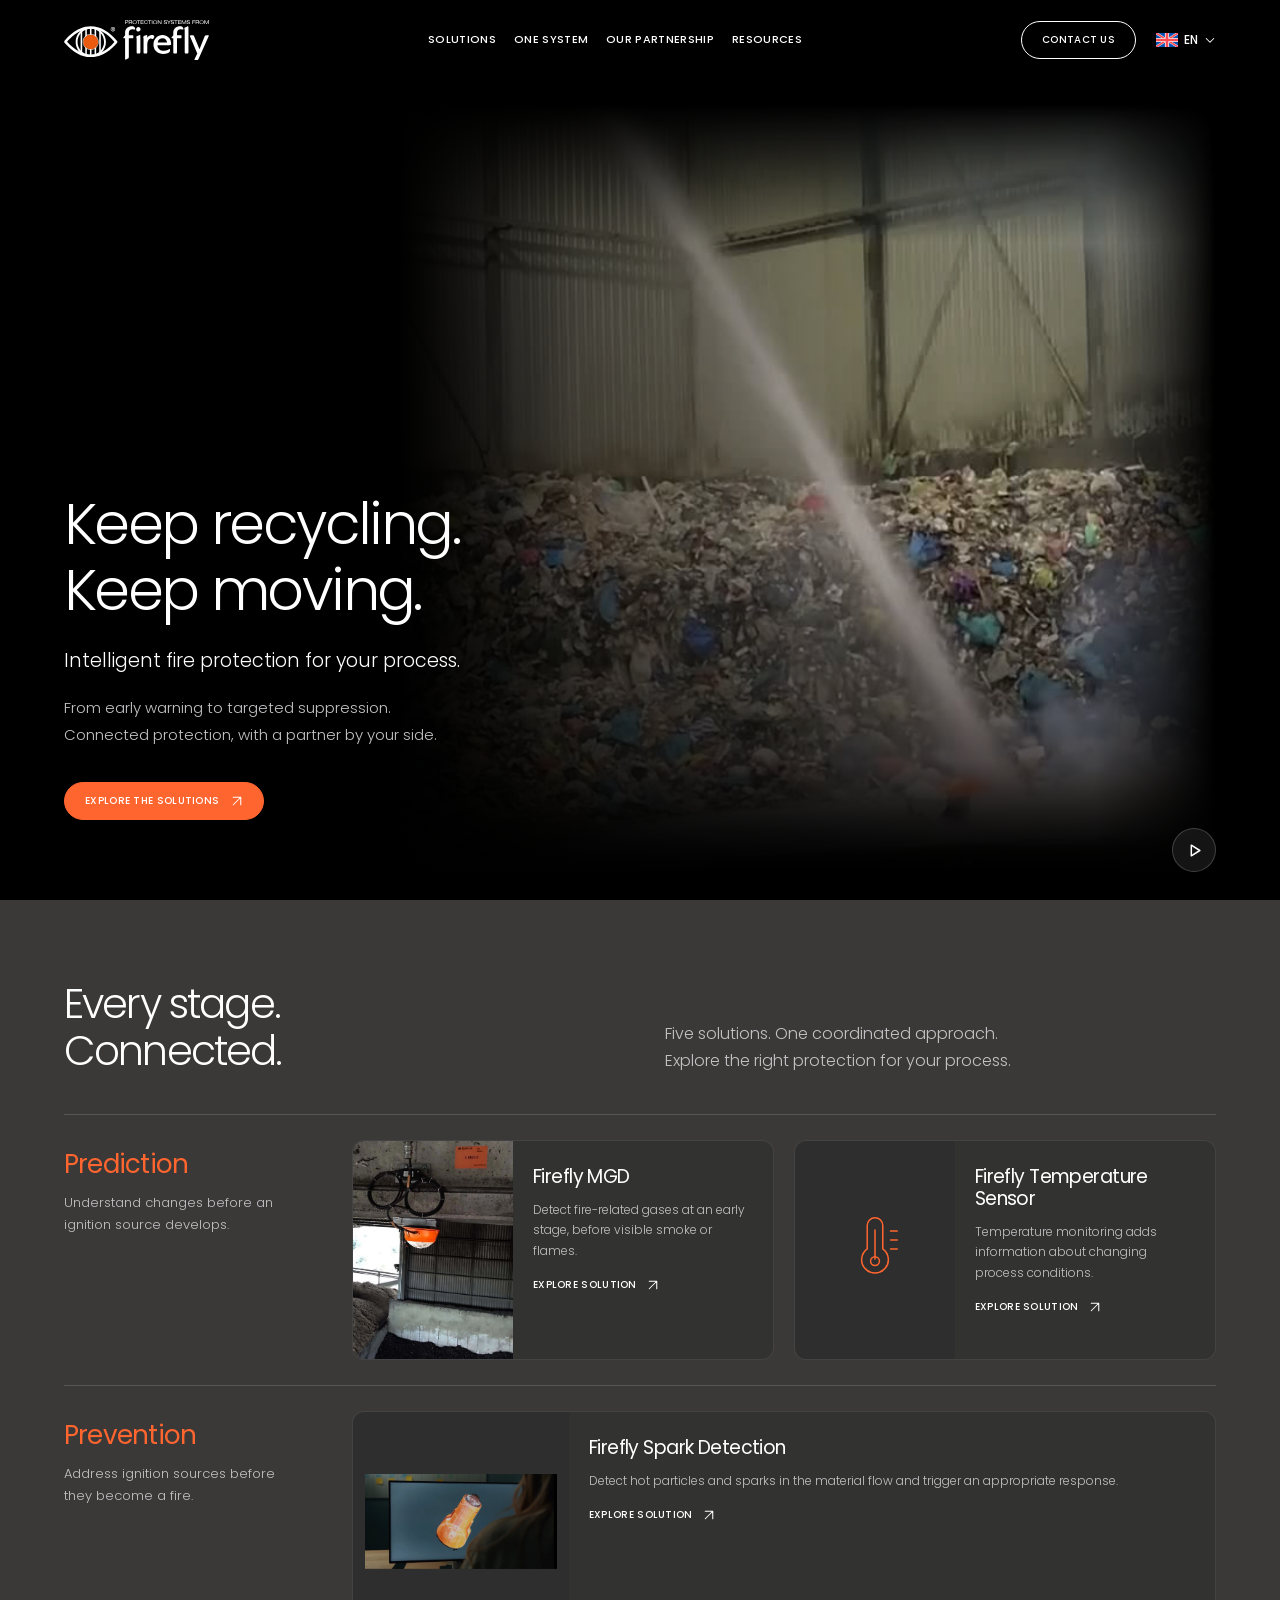
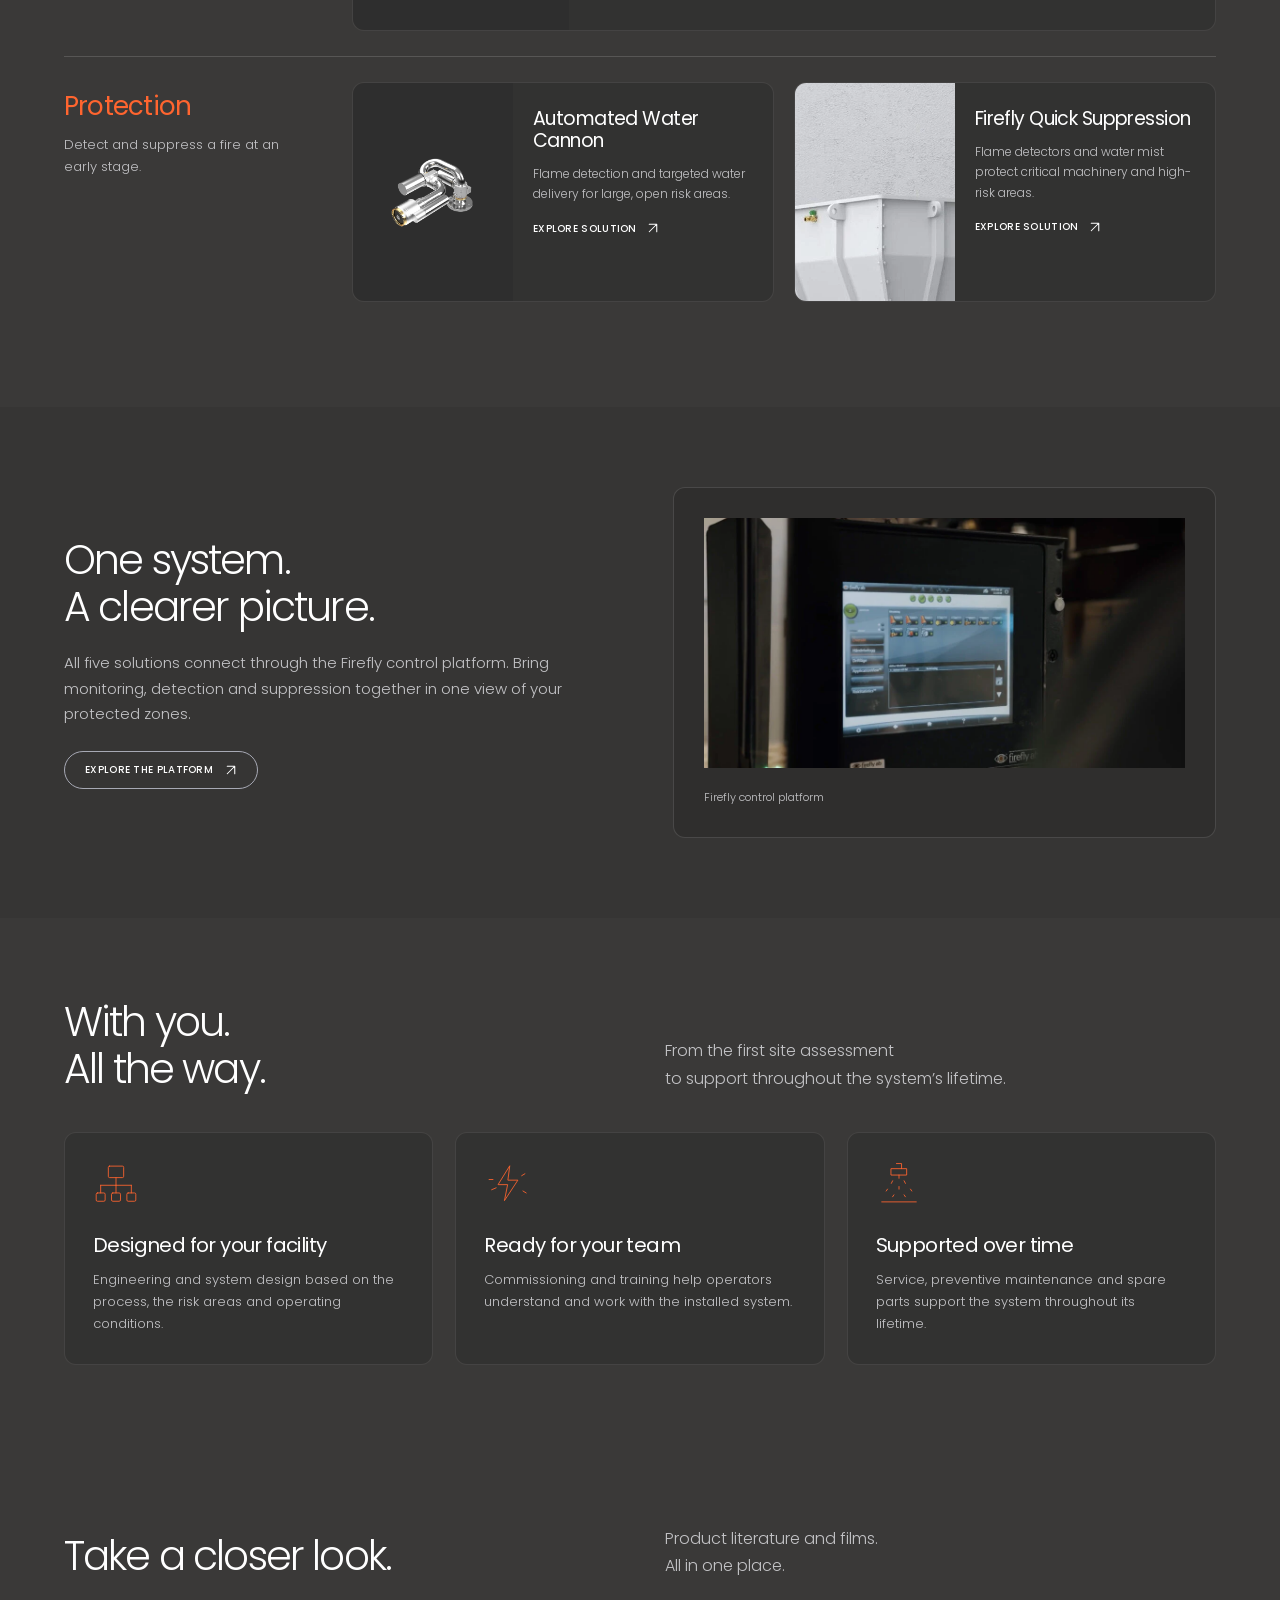
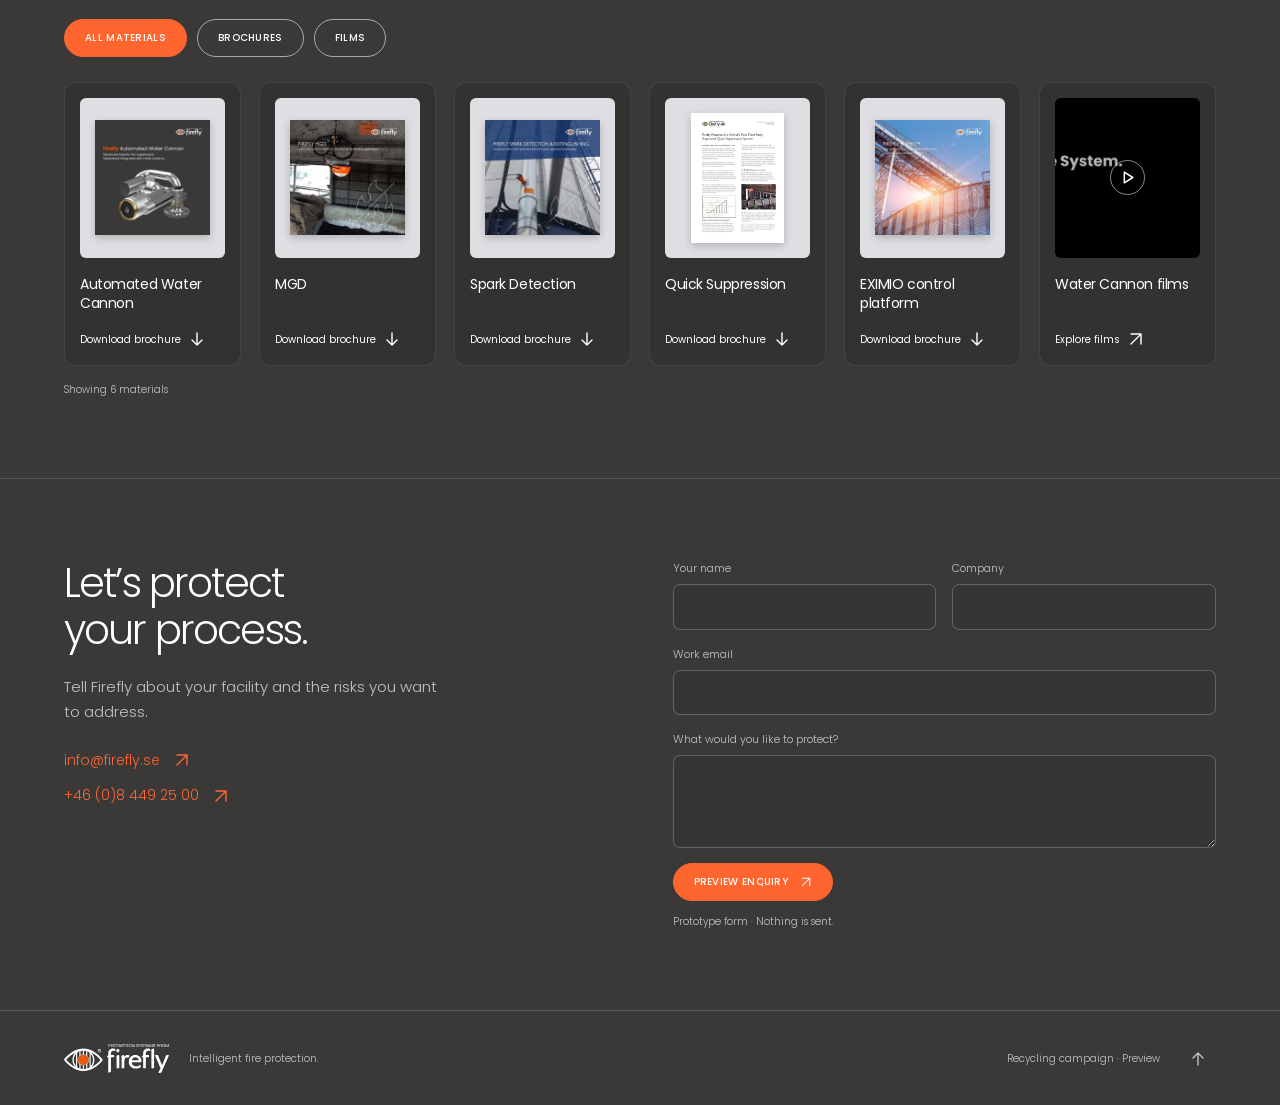
==== recycling/index.html @ 724b4b2e "Add 3D model exploration and recycling footage in campaign hero" ====
<!doctype html><html lang="en"><head><meta charset="utf-8"><meta name="viewport" content="width=device-width,initial-scale=1"><meta name="theme-color" content="#000000"><meta name="robots" content="noindex,nofollow"><meta name="description" content="Explore Firefly solutions for the recycling industry. Prediction, prevention, protection and support."><title>Fire protection for recycling — Firefly Recycling Preview</title><link rel="stylesheet" href="campaign.css?v=motion-3d-20261013"><script src="campaign.js?v=motion-3d-20261013" defer></script></head><body data-page="overview"><a class="skip-link" href="#main">Skip to content</a><header class="site-header"><a class="brand" href="index.html" aria-label="Firefly Recycling home"><img src="assets/logo.svg" alt="Firefly" width="145" height="40"></a><button class="menu-toggle" aria-label="Open menu" aria-expanded="false" aria-controls="navigation"><svg viewBox="0 0 24 24" aria-hidden="true"><path d="M3 8h18M3 16h18"/></svg></button><nav id="navigation" aria-label="Campaign navigation"><button class="menu-close" aria-label="Close menu"><svg viewBox="0 0 24 24" aria-hidden="true"><path d="m5 5 14 14M19 5 5 19"/></svg></button><div class="campaign-links"><a class="campaign-link" href="#solutions">Solutions</a><a class="campaign-link" href="#system">One system</a><a class="campaign-link" href="#partnership">Our partnership</a><a class="campaign-link" href="#resources">Resources</a></div><a class="nav-contact button secondary" href="#contact">Contact us</a></nav><details class="site-language"><summary aria-label="Language: English — prototype"><img src="assets/flag-en.svg" width="22" height="15" alt=""><span>EN</span><svg class="ui-icon" viewBox="0 0 16 16" aria-hidden="true"><path d="m3 6 5 5 5-5"/></svg></summary><div class="language-options" aria-label="Language options"><button type="button" data-language="en"><img src="assets/flag-en.svg" width="22" height="15" alt="">EN<span class="sr-only"> — English</span></button><button type="button" data-language="sv"><img src="assets/flag-sv.svg" width="22" height="15" alt="">SV<span class="sr-only"> — Svenska</span></button><button type="button" data-language="it"><img src="assets/flag-it.svg" width="22" height="15" alt="">IT<span class="sr-only"> — Italiano</span></button><button type="button" data-language="pt-br"><img src="assets/flag-pt-br.svg" width="22" height="15" alt="">PT-BR<span class="sr-only"> — Português</span></button><button type="button" data-language="es"><img src="assets/flag-es.svg" width="22" height="15" alt="">ES<span class="sr-only"> — Español</span></button><button type="button" data-language="pl"><img src="assets/flag-pl.png" width="22" height="15" alt="">PL<span class="sr-only"> — Polski</span></button><button type="button" data-language="us"><img src="assets/flag-us.png" width="22" height="15" alt="">EN-US<span class="sr-only"> — English (US)</span></button></div></details></header><main id="main"><section class="recycling-hero" id="top"><div class="hero-frame wrap"><video class="hero-industry" id="recycling-hero-video" src="assets/recycling-hero-loop.mp4" poster="assets/recycling-hero-loop-poster.jpg" muted playsinline loop autoplay preload="auto" aria-label="Water Cannon operating above indoor recycling material storage"></video><button id="recycling-hero-play" class="hero-film-control" aria-label="Pause hero film"><svg class="ui-icon" viewBox="0 0 16 16" aria-hidden="true"><path d="M5 3v10M11 3v10"/></svg></button><div class="hero-copy"><h1>Keep recycling.<br>Keep moving.</h1><p class="hero-byline">Intelligent fire protection for your process.</p><p class="hero-description">From early warning to targeted suppression.<br>Connected protection, with a partner by your side.</p><a href="#solutions" class="button primary">Explore the solutions <svg class="ui-icon" viewBox="0 0 16 16" aria-hidden="true"><path d="M3 13 13 3M3 3h10v10"/></svg></a></div></div></section><section id="solutions" class="wrap section-space"><div class="section-head"><h2>Every stage.<br>Connected.</h2><p>Five solutions. One coordinated approach.<br>Explore the right protection for your process.</p></div><section class="solution-group" id="prediction" aria-labelledby="heading-prediction"><div class="group-intro"><h3 id="heading-prediction">Prediction</h3><p>Understand changes before an ignition source develops.</p></div><div class="solution-track " tabindex="0" aria-label="Prediction solutions"><a class="solution-card " href="mgd.html"><div class="solution-visual "><img src="assets/mgd-installation.webp" alt="Firefly MGD installation from the official product brochure" loading="lazy"></div><div class="solution-copy"><h3>Firefly MGD</h3><p>Detect fire-related gases at an early stage, before visible smoke or flames.</p><span class="card-link">Explore solution <svg class="ui-icon" viewBox="0 0 16 16" aria-hidden="true"><path d="M3 13 13 3M3 3h10v10"/></svg></span></div></a><a class="solution-card " href="temperature-sensor.html"><div class="solution-visual concept-visual"><svg class="line-icon" viewBox="0 0 72 72" aria-hidden="true"><path d="M29 35V14a7 7 0 0 1 14 0v21a12 12 0 1 1-14 0Z"/><path d="M36 18v26m14-25h6m-6 8h6m-6 8h6"/><circle cx="36" cy="46" r="4"/></svg></div><div class="solution-copy"><h3>Firefly Temperature Sensor</h3><p>Temperature monitoring adds information about changing process conditions.</p><span class="card-link">Explore solution <svg class="ui-icon" viewBox="0 0 16 16" aria-hidden="true"><path d="M3 13 13 3M3 3h10v10"/></svg></span></div></a></div></section><section class="solution-group" id="prevention" aria-labelledby="heading-prevention"><div class="group-intro"><h3 id="heading-prevention">Prevention</h3><p>Address ignition sources before they become a fire.</p></div><div class="solution-track single-card" tabindex="0" aria-label="Prevention solutions"><a class="solution-card product-cutout" href="spark-detection.html"><div class="solution-visual "><img src="assets/spark-detector.webp" alt="Firefly infrared detection illustration" loading="lazy"></div><div class="solution-copy"><h3>Firefly Spark Detection</h3><p>Detect hot particles and sparks in the material flow and trigger an appropriate response.</p><span class="card-link">Explore solution <svg class="ui-icon" viewBox="0 0 16 16" aria-hidden="true"><path d="M3 13 13 3M3 3h10v10"/></svg></span></div></a></div></section><section class="solution-group" id="protection" aria-labelledby="heading-protection"><div class="group-intro"><h3 id="heading-protection">Protection</h3><p>Detect and suppress a fire at an early stage.</p></div><div class="solution-track " tabindex="0" aria-label="Protection solutions"><a class="solution-card product-cutout" href="water-cannon.html"><div class="solution-visual "><img src="assets/dn50.webp" alt="Firefly Automated Water Cannon DN50" loading="lazy"></div><div class="solution-copy"><h3>Automated Water Cannon</h3><p>Flame detection and targeted water delivery for large, open risk areas.</p><span class="card-link">Explore solution <svg class="ui-icon" viewBox="0 0 16 16" aria-hidden="true"><path d="M3 13 13 3M3 3h10v10"/></svg></span></div></a><a class="solution-card " href="quick-suppression.html"><div class="solution-visual "><img src="assets/quick-application.webp" alt="Firefly ShredderGuard application illustrating Quick Suppression" loading="lazy"></div><div class="solution-copy"><h3>Firefly Quick Suppression</h3><p>Flame detectors and water mist protect critical machinery and high-risk areas.</p><span class="card-link">Explore solution <svg class="ui-icon" viewBox="0 0 16 16" aria-hidden="true"><path d="M3 13 13 3M3 3h10v10"/></svg></span></div></a></div></section></section><section id="system" class="system-section section-space"><div class="wrap system-grid"><div><h2>One system.<br>A clearer picture.</h2><p>All five solutions connect through the Firefly control platform. Bring monitoring, detection and suppression together in one view of your protected zones.</p><a class="button secondary" href="assets/eximio-brochure.pdf" target="_blank" rel="noopener">Explore the platform <svg class="ui-icon" viewBox="0 0 16 16" aria-hidden="true"><path d="M3 13 13 3M3 3h10v10"/></svg></a></div><figure class="system-visual"><img src="assets/control-unit.webp" alt="Firefly control unit with screen showing protected zones" loading="lazy"><figcaption>Firefly control platform</figcaption></figure></div></section><section id="partnership" class="wrap section-space"><div class="section-head"><h2>With you.<br>All the way.</h2><p>From the first site assessment<br>to support throughout the system’s lifetime.</p></div><div class="partner-grid"><article><svg class="line-icon" viewBox="0 0 72 72" aria-hidden="true"><rect x="24" y="8" width="24" height="18" rx="2"/><path d="M36 26v12M12 38h48M12 38v12m24-12v12m24-12v12"/><rect x="5" y="50" width="14" height="13" rx="2"/><rect x="29" y="50" width="14" height="13" rx="2"/><rect x="53" y="50" width="14" height="13" rx="2"/></svg><h3>Designed for your facility</h3><p>Engineering and system design based on the process, the risk areas and operating conditions.</p></article><article><svg class="line-icon" viewBox="0 0 72 72" aria-hidden="true"><path d="m40 8-18 29h15l-5 25 21-32H38Z"/><path d="M8 29h6m-2 16 7-3m40-19 5-3m-3 27 5 3"/></svg><h3>Ready for your team</h3><p>Commissioning and training help operators understand and work with the installed system.</p></article><article><svg class="line-icon" viewBox="0 0 72 72" aria-hidden="true"><path d="M24 12h24v10H24Zm8-8h8v8m-4 10v5M16 47l2-3m8 12 2-3m8-9v-4m10 16-2-3m12-6-2-3M24 35l2-4m20 4-2-4"/><path d="M9 64h54"/></svg><h3>Supported over time</h3><p>Service, preventive maintenance and spare parts support the system throughout its lifetime.</p></article></div></section><section id="resources" class="wrap section-space"><div class="section-head"><h2>Take a closer look.</h2><p>Product literature and films.<br>All in one place.</p></div><div class="material-filters" role="group" aria-label="Filter materials"><button class="button secondary" data-resource-filter="all" aria-pressed="true">All materials</button><button class="button secondary" data-resource-filter="document" aria-pressed="false">Brochures</button><button class="button secondary" data-resource-filter="video" aria-pressed="false">Films</button></div><div class="material-grid"><article class="material-card" data-kind="document"><a class="material-document" href="assets/water-cannon-brochure.pdf" target="_blank" rel="noopener" aria-label="Open Automated Water Cannon brochure"><img src="assets/water-cannon-brochure-cover.webp" alt="Automated Water Cannon brochure cover" loading="lazy"></a><h3>Automated Water Cannon</h3><a href="assets/water-cannon-brochure.pdf" download class="text-link">Download brochure <svg class="ui-icon" viewBox="0 0 16 16" aria-hidden="true"><path d="M8 2v12m-5-5 5 5 5-5"/></svg></a></article><article class="material-card" data-kind="document"><a class="material-document" href="assets/mgd-brochure.pdf" target="_blank" rel="noopener" aria-label="Open MGD brochure"><img src="assets/mgd-brochure-cover.webp" alt="MGD brochure cover" loading="lazy"></a><h3>MGD</h3><a href="assets/mgd-brochure.pdf" download class="text-link">Download brochure <svg class="ui-icon" viewBox="0 0 16 16" aria-hidden="true"><path d="M8 2v12m-5-5 5 5 5-5"/></svg></a></article><article class="material-card" data-kind="document"><a class="material-document" href="assets/spark-detection-brochure.pdf" target="_blank" rel="noopener" aria-label="Open Spark Detection brochure"><img src="assets/spark-detection-brochure-cover.webp" alt="Spark Detection brochure cover" loading="lazy"></a><h3>Spark Detection</h3><a href="assets/spark-detection-brochure.pdf" download class="text-link">Download brochure <svg class="ui-icon" viewBox="0 0 16 16" aria-hidden="true"><path d="M8 2v12m-5-5 5 5 5-5"/></svg></a></article><article class="material-card" data-kind="document"><a class="material-document" href="assets/quick-suppression-brochure.pdf" target="_blank" rel="noopener" aria-label="Open Quick Suppression brochure"><img src="assets/quick-suppression-brochure-cover.webp" alt="Quick Suppression brochure cover" loading="lazy"></a><h3>Quick Suppression</h3><a href="assets/quick-suppression-brochure.pdf" download class="text-link">Download brochure <svg class="ui-icon" viewBox="0 0 16 16" aria-hidden="true"><path d="M8 2v12m-5-5 5 5 5-5"/></svg></a></article><article class="material-card" data-kind="document"><a class="material-document" href="assets/eximio-brochure.pdf" target="_blank" rel="noopener" aria-label="Open EXIMIO control platform brochure"><img src="assets/eximio-brochure-cover.webp" alt="EXIMIO control platform brochure cover" loading="lazy"></a><h3>EXIMIO control platform</h3><a href="assets/eximio-brochure.pdf" download class="text-link">Download brochure <svg class="ui-icon" viewBox="0 0 16 16" aria-hidden="true"><path d="M8 2v12m-5-5 5 5 5-5"/></svg></a></article><article class="material-card" data-kind="video"><a class="material-film" href="water-cannon.html#resources"><img src="assets/product-poster.jpg" alt="Water Cannon product film" loading="lazy"><span class="film-symbol"><svg class="ui-icon" viewBox="0 0 16 16" aria-hidden="true"><path d="m5 3 8 5-8 5Z"/></svg></span></a><h3>Water Cannon films</h3><a class="text-link" href="water-cannon.html#resources">Explore films <svg class="ui-icon" viewBox="0 0 16 16" aria-hidden="true"><path d="M3 13 13 3M3 3h10v10"/></svg></a></article></div><p class="resource-count" role="status">Showing 6 materials</p></section><section id="contact" class="contact wrap section-space"><div><h2>Let’s protect<br>your process.</h2><p>Tell Firefly about your facility and the risks you want to address.</p><a href="mailto:info@firefly.se" class="contact-link">info@firefly.se <svg class="ui-icon" viewBox="0 0 16 16" aria-hidden="true"><path d="M3 13 13 3M3 3h10v10"/></svg></a><a href="tel:+4684492500" class="contact-link">+46 (0)8 449 25 00 <svg class="ui-icon" viewBox="0 0 16 16" aria-hidden="true"><path d="M3 13 13 3M3 3h10v10"/></svg></a></div><form id="campaign-contact"><div class="form-pair"><label>Your name<input name="name" autocomplete="name" required></label><label>Company<input name="company" autocomplete="organization" required></label></div><label>Work email<input name="email" type="email" autocomplete="email" required></label><label>What would you like to protect?<textarea name="message" rows="3" required></textarea></label><button class="button primary" type="submit">Preview enquiry <svg class="ui-icon" viewBox="0 0 16 16" aria-hidden="true"><path d="M3 13 13 3M3 3h10v10"/></svg></button><small>Prototype form · Nothing is sent.</small><p id="enquiry-result" role="status" hidden></p></form></section></main><footer class="wrap"><a href="index.html" aria-label="Firefly Recycling home"><img src="assets/logo.svg" alt="Firefly" width="105" height="30"></a><p>Intelligent fire protection.</p><span>Recycling campaign · Preview</span><a href="#top" aria-label="Back to top"><svg class="ui-icon" viewBox="0 0 16 16" aria-hidden="true"><path d="M8 14V2m-5 5 5-5 5 5"/></svg></a></footer><div id="prototype-message" class="toast" role="status" hidden></div></body></html>
---- recycling/campaign.css ----
@font-face{font-family:Poppins;src:url(assets/poppins-light.woff2) format('woff2');font-weight:300;font-display:swap}@font-face{font-family:Poppins;src:url(assets/poppins.woff2) format('woff2');font-weight:400;font-display:swap}@font-face{font-family:Poppins;src:url(assets/poppins-medium.woff2) format('woff2');font-weight:500;font-display:swap}
:root{--bg:#3a3938;--ink:#fff;--muted:#c3c3c6;--orange:#ff652f;--line:#ffffff25;--pad:clamp(24px,5vw,96px);--header-height:80px;color-scheme:dark}*{box-sizing:border-box}html{scroll-behavior:smooth;scroll-padding-top:calc(var(--header-height) + 20px)}body{margin:0;background:var(--bg);color:var(--ink);font:300 15px/1.7 Poppins,Arial,sans-serif}img{display:block;max-width:100%;height:auto}button,input,textarea{font:inherit}button,a{-webkit-tap-highlight-color:transparent}button{cursor:pointer}a{color:inherit;text-decoration:none}button{color:inherit}h1,h2,h3,p{margin-top:0}h1,h2,h3{font-weight:300;letter-spacing:-.045em;line-height:1.15}h1{font-size:clamp(38px,4.5vw,74px);margin-bottom:24px}h2{font-size:clamp(30px,3.2vw,49px);margin-bottom:20px}h3{font-size:21px;font-weight:400;letter-spacing:-.03em}p{color:var(--muted);margin-bottom:24px}.wrap{max-width:1920px;padding-inline:var(--pad);margin-inline:auto}.section-space{padding-block:80px}.section-head{display:grid;grid-template-columns:1fr 1fr;gap:50px;align-items:end;margin-bottom:40px}.section-head h2{margin:0}.section-head>p{max-width:520px;margin:0;font-size:16px}.ui-icon{width:16px;height:16px;flex:none;fill:none;stroke:currentColor;stroke-width:1.4;stroke-linecap:round;stroke-linejoin:round;vertical-align:middle}.line-icon{width:46px;height:46px;fill:none;stroke:var(--orange);stroke-width:1.35;stroke-linecap:round;stroke-linejoin:round}.button{display:inline-flex;align-items:center;justify-content:center;gap:12px;height:38px;padding:12px 20px;border:1px solid #a7a9b4;border-radius:30px;font:500 10px/1 Poppins,sans-serif;letter-spacing:.03em;text-transform:uppercase;white-space:nowrap;background:transparent;transition:background .2s,border-color .2s}.primary{background:var(--orange);border-color:var(--orange);color:#fff}.button:hover,.button[aria-pressed=true]{background:var(--orange);border-color:var(--orange);color:white}.secondary:hover{background:#ffffff12;border-color:#fff}.button .ui-icon{width:12px;height:12px}.text-link{display:inline-flex;align-items:center;gap:12px;font-size:12px;font-weight:400}.text-link:hover,.back-link:hover{color:var(--orange)}a:focus-visible,button:focus-visible,input:focus-visible,textarea:focus-visible,summary:focus-visible,[tabindex]:focus-visible{outline:2px solid var(--orange);outline-offset:5px}.sr-only{position:absolute;width:1px;height:1px;overflow:hidden;clip-path:inset(50%)}[hidden]{display:none!important}.skip-link{position:fixed;top:-100px;left:20px;z-index:100;padding:12px;background:var(--orange);color:#000}.skip-link:focus{top:10px}
.site-header{position:sticky;top:0;z-index:50;display:flex;align-items:center;gap:20px;padding:20px var(--pad);min-height:80px;background:#000}.brand{flex:none}.brand img{width:145px;height:auto}.site-header nav{flex:1;display:grid;grid-template-columns:minmax(0,1fr) auto;align-items:center;gap:20px;min-width:0}.campaign-links{display:flex;align-items:center;justify-content:center;gap:clamp(16px,1.4vw,26px);min-width:0}.campaign-link{font:500 11px/1.4 Poppins,sans-serif;text-transform:uppercase;letter-spacing:.03em;white-space:nowrap}.campaign-link:hover,.campaign-link[aria-current]{color:var(--orange)}.nav-contact{border-color:white}.menu-toggle,.menu-close{display:none;width:44px;height:44px;padding:10px;border:0;background:transparent}.menu-toggle svg,.menu-close svg{width:24px;height:24px;fill:none;stroke:white;stroke-width:1.5}.menu-toggle{order:3}.site-language{position:relative;flex:none;order:4}.site-language summary{display:flex;align-items:center;gap:6px;list-style:none;font-size:12px;font-weight:500;cursor:pointer;min-height:40px}.site-language summary::-webkit-details-marker{display:none}.site-language summary>.ui-icon{width:12px;height:12px}.language-options{position:absolute;top:100%;right:0;background:#222;border:1px solid var(--line);border-radius:8px;padding:8px;min-width:140px;box-shadow:0 12px 25px #0005}.language-options button{width:100%;display:flex;align-items:center;gap:9px;border:0;background:none;padding:9px 10px;font:500 12px Poppins,sans-serif}.language-options button:hover{background:#ffffff15}.site-header.is-compact{min-height:72px;padding-block:16px}.is-compact .brand{margin-right:auto}.is-compact .menu-toggle{display:block}.is-compact nav{display:none}.is-compact nav.open{display:flex;position:fixed;inset:0;z-index:60;background:#000;padding:85px var(--pad) 35px;flex-direction:column;align-items:stretch;justify-content:center;overflow:auto}.is-compact .campaign-links{flex-direction:column;align-items:flex-start;gap:20px}.is-compact .campaign-link{font-size:clamp(24px,6vw,42px);font-weight:300;text-transform:none}.is-compact .nav-contact{align-self:flex-start;margin-top:25px}.is-compact nav.open .menu-close{display:block;position:absolute;top:15px;right:var(--pad)}.site-menu-open{overflow:hidden}
.recycling-hero{background:#000}.hero-frame{position:relative;min-height:calc(100svh - var(--header-height));display:flex;align-items:flex-end;padding-block:80px;isolation:isolate;overflow:hidden}.hero-industry{position:absolute;inset:24px var(--pad) 24px 31%;width:calc(69% - var(--pad));height:calc(100% - 48px);object-fit:cover;object-position:50% 45%;z-index:-2;opacity:.9;mask-image:linear-gradient(90deg,transparent 0%,#000 22%,#000 85%,transparent),linear-gradient(180deg,transparent,#000 18%,#000 85%,transparent);mask-composite:intersect}.hero-frame:after{content:'';position:absolute;inset:0;z-index:-1;background:linear-gradient(90deg,#000 0%,#000e 21%,#0007 48%,#0000 75%),linear-gradient(0deg,#000 0%,transparent 45%);pointer-events:none}.hero-copy{max-width:650px}.hero-byline{color:#fff;font-size:clamp(17px,1.5vw,23px);line-height:1.5;margin-bottom:18px}.hero-description{font-size:15px;max-width:440px;line-height:1.8}.hero-copy .button{margin-top:10px}
.solution-group{display:grid;grid-template-columns:minmax(160px,22%) minmax(0,1fr);gap:35px;padding-block:25px;border-top:1px solid var(--line)}.group-intro{padding-top:10px}.group-intro h3{font-size:26px;color:var(--orange);margin-bottom:12px}.group-intro p{font-size:13px;max-width:230px}.solution-track{display:grid;grid-template-columns:repeat(2,minmax(0,1fr));gap:20px;min-width:0}.solution-card{display:grid;grid-template-columns:38% minmax(0,1fr);background:#0000001f;border:1px solid #ffffff16;border-radius:12px;overflow:hidden;min-height:220px;transition:border-color .2s,background .2s}.solution-card:hover{background:#00000035;border-color:#ff652f88}.solution-card.is-highlighted{background:#00000035}.solution-visual{background:#00000012;display:flex;align-items:center;justify-content:center;overflow:hidden}.solution-visual>img{width:100%;height:100%;object-fit:cover}.product-cutout .solution-visual>img{object-fit:contain;padding:12px}.concept-visual .line-icon{width:80px;height:80px}.solution-copy{padding:25px 20px}.solution-copy h3{font-size:19px;margin-bottom:12px}.solution-copy>p{font-size:12px;line-height:1.7;margin-bottom:15px}.card-link{display:flex;align-items:center;gap:10px;font-size:10px;text-transform:uppercase;font-weight:500;letter-spacing:.03em}.card-link .ui-icon{width:12px;height:12px}.single-card .solution-card{grid-column:span 2;grid-template-columns:25% 1fr}.single-card .solution-copy>p{max-width:560px}.single-card .solution-visual>img{max-height:210px;object-fit:contain}
.system-section{background:#00000012}.system-grid{display:grid;grid-template-columns:1fr 1fr;gap:65px;align-items:center}.system-grid p{max-width:510px}.system-visual{margin:0;padding:30px;border:1px solid #ffffff20;border-radius:12px;background:#0000001f}.system-visual img{width:100%;max-height:280px;object-fit:contain}.system-visual figcaption{margin-top:20px;font-size:11px;color:var(--muted)}.partner-grid,.function-grid{display:grid;grid-template-columns:repeat(3,minmax(0,1fr));gap:22px}.partner-grid article,.function-grid article{padding:28px;background:#0000001f;border:1px solid #ffffff16;border-radius:12px}.partner-grid .line-icon,.function-grid .line-icon{margin-bottom:20px}.partner-grid h3,.function-grid h3{font-size:20px;margin-bottom:12px}.partner-grid p,.function-grid p{font-size:13px;margin:0}.material-filters{display:flex;gap:10px;flex-wrap:wrap;margin-bottom:25px}.material-grid{display:grid;grid-template-columns:repeat(6,minmax(0,1fr));gap:18px}.material-card{padding:15px;background:#0000001f;border:1px solid #ffffff16;border-radius:12px;min-width:0}.material-document{display:flex;align-items:center;justify-content:center;height:160px;background:#dedee3;border-radius:6px;padding:15px;overflow:hidden}.material-document img{max-height:100%;width:auto;box-shadow:0 3px 8px #0003;object-fit:contain}.material-card h3{font-size:14px;line-height:1.4;min-height:40px;margin:17px 0 10px}.material-card .text-link{font-size:10px;gap:8px}.material-film{position:relative;display:block;height:160px;border-radius:6px;overflow:hidden}.material-film img{height:100%;width:100%;object-fit:cover}.film-symbol{position:absolute;inset:0;display:flex;align-items:center;justify-content:center;background:#0004}.film-symbol .ui-icon{width:35px;height:35px;border:1px solid #fff8;border-radius:50%;padding:8px}.resource-count{font-size:10px;margin:15px 0 0}.contact{display:grid;grid-template-columns:1fr 1fr;gap:65px;border-top:1px solid var(--line)}.contact>div>p{max-width:380px}.contact-link{display:flex;align-items:center;gap:14px;font-size:14px;margin-top:12px;color:var(--orange)}form label{display:block;font-size:11px;color:var(--muted);margin-bottom:15px}input,textarea{display:block;width:100%;margin-top:6px;background:#00000010;border:1px solid #a7a9b466;border-radius:7px;color:white;padding:10px 12px;font-size:14px}textarea{resize:vertical}.form-pair{display:grid;grid-template-columns:1fr 1fr;gap:16px}form small{display:block;font-size:10px;color:var(--muted);margin-top:12px}#enquiry-result{margin-top:18px;padding:18px;background:#0003;border-radius:8px;white-space:pre-wrap;font-size:13px}footer{display:flex;align-items:center;gap:20px;padding-block:28px;border-top:1px solid var(--line);font-size:10px;color:var(--muted)}footer img{width:105px}footer p{margin:0}footer>span{margin-left:auto}footer>a:last-child{padding:10px}.toast{position:fixed;bottom:20px;left:20px;right:20px;max-width:500px;margin:auto;background:#171717;color:white;padding:20px;border:1px solid #777;border-radius:12px;z-index:100}
.detail-hero{background:#000}.detail-hero-grid{display:grid;grid-template-columns:1fr 1fr;gap:60px;align-items:center;min-height:calc(100svh - var(--header-height));padding-block:65px}.detail-heading h1{font-size:clamp(38px,4.6vw,70px);max-width:640px}.back-link{display:inline-flex;align-items:center;gap:10px;font-size:12px;color:var(--muted);margin-bottom:35px}.detail-product{position:relative;display:flex;align-items:center;justify-content:center;min-height:300px;overflow:hidden;border-radius:12px}.detail-product>img{width:100%;max-height:470px;object-fit:cover;border-radius:12px}.detail-product.product-cutout>img{object-fit:contain}.sensor-concept{display:flex;flex-direction:column;align-items:center;justify-content:center;width:100%;aspect-ratio:1.25;background:radial-gradient(ellipse at center,#ff652f12,transparent 68%);gap:30px;border:1px solid #ffffff18;border-radius:12px}.sensor-concept .line-icon{width:180px;height:180px;stroke-width:.9}.sensor-concept span{font-size:13px;color:var(--muted)}.application-section{display:grid;grid-template-columns:1fr 1fr;gap:60px;align-items:center}.application-photo{border-radius:12px;overflow:hidden}.application-photo img{width:100%;max-height:370px;object-fit:cover}.application-section h2{max-width:550px}.product-facts dl{margin:0;display:grid;grid-template-columns:repeat(2,minmax(0,1fr));column-gap:60px}.product-facts dl>div{border-top:1px solid var(--line);padding:18px 0;display:grid;grid-template-columns:40% 1fr;gap:15px;font-size:13px}.product-facts dt{color:var(--muted)}.product-facts dd{margin:0}.preview-note{margin-top:20px;font-size:12px}.sensor-material-note{padding-block:20px}.sensor-material-note p{font-size:13px}.related-links{display:grid;grid-template-columns:repeat(2,minmax(0,1fr));gap:0 40px;margin-block:30px}.related-links>a{display:flex;justify-content:space-between;align-items:center;gap:15px;padding:18px 0;border-top:1px solid var(--line);font-size:15px}.related-links>a:hover{color:var(--orange)}[data-page=product] .material-grid{grid-template-columns:repeat(2,minmax(0,300px))}
@media(max-width:1100px){.solution-card{grid-template-columns:1fr;min-height:0}.solution-visual{height:150px}.solution-copy{padding:20px}.single-card .solution-card{grid-template-columns:40% 1fr}.single-card .solution-visual{height:100%}.material-grid{grid-template-columns:repeat(3,minmax(0,1fr))}.material-document,.material-film{height:155px}.system-grid,.contact,.application-section{gap:35px}.section-head{gap:35px}}
@media(max-width:699px){:root{--pad:22px}.section-space{padding-block:52px}.section-head{grid-template-columns:1fr;gap:15px;margin-bottom:28px}.section-head>p{font-size:14px}.button{height:36px;font-size:9px;padding:11px 16px}.brand img{width:132px}.recycling-hero .hero-frame{min-height:700px;min-height:max(650px,calc(100svh - var(--header-height)));padding-block:60px}.hero-industry{inset:0 0 auto 0;width:100%;height:62%;object-position:55% center;opacity:.85;mask-image:linear-gradient(180deg,#000 40%,transparent 100%)}.hero-frame:after{background:linear-gradient(0deg,#000 0%,#000 32%,transparent 82%)}.hero-copy h1{font-size:45px}.hero-byline{font-size:18px}.hero-description{font-size:13px}.solution-group{grid-template-columns:1fr;gap:15px;padding-block:24px}.group-intro{padding:0}.group-intro h3{font-size:25px;margin-bottom:8px}.group-intro p{max-width:none;margin:0;font-size:13px}.solution-track{display:flex;gap:14px;overflow-x:auto;scroll-snap-type:x mandatory;scroll-padding-left:0;padding-block:2px 14px;scrollbar-width:thin;scrollbar-color:#ff652f #ffffff18}.solution-track::-webkit-scrollbar{height:3px}.solution-track::-webkit-scrollbar-thumb{background:#ff652f;border-radius:2px}.solution-card{display:block;flex:0 0 calc(100% - 24px);scroll-snap-align:start;min-width:0}.solution-visual{height:175px}.solution-copy>p{min-height:60px}.single-card .solution-card{display:block;flex-basis:100%}.single-card .solution-visual{height:175px}.single-card .solution-copy>p{min-height:0}.solution-copy h3{font-size:21px}.solution-copy>p{font-size:13px}.system-grid,.contact,.application-section{grid-template-columns:1fr;gap:28px}.system-visual{padding:20px}.partner-grid,.function-grid{grid-template-columns:1fr;gap:14px}.partner-grid article,.function-grid article{display:grid;grid-template-columns:42px 1fr;gap:0 20px;padding:24px}.partner-grid article .line-icon,.function-grid article .line-icon{grid-row:span 2;width:40px;height:40px;margin:0}.partner-grid h3,.function-grid h3{font-size:18px}.partner-grid p,.function-grid p{font-size:12px}.material-grid{grid-template-columns:repeat(2,minmax(0,1fr));gap:12px}.material-card{padding:12px}.material-document,.material-film{height:145px}.material-card h3{font-size:13px}.material-card .text-link{font-size:10px;gap:6px}.contact h2{font-size:38px}.form-pair{gap:12px}footer{gap:15px;flex-wrap:wrap;padding-block:22px}footer p{font-size:10px}footer>span{margin-left:0}footer>a:last-child{margin-left:auto}.detail-hero-grid{grid-template-columns:1fr;gap:25px;min-height:0;padding-block:32px 50px}.detail-heading h1{font-size:40px}.back-link{margin-bottom:28px;font-size:11px}.detail-product{min-height:0}.detail-product>img{max-height:290px}.sensor-concept{aspect-ratio:1.5}.sensor-concept .line-icon{width:120px;height:120px}.application-photo img{max-height:270px}.product-facts dl{grid-template-columns:1fr}.related-links{grid-template-columns:1fr}.related-links>a{font-size:14px}[data-page=product] .material-grid{grid-template-columns:repeat(2,minmax(0,1fr))}}
@media(prefers-reduced-motion:reduce){html{scroll-behavior:auto}*,*:before,*:after{transition:none!important;animation:none!important}.solution-track{scroll-behavior:auto}}
.hero-film-control{position:absolute;z-index:3;right:var(--pad);bottom:28px;display:flex;align-items:center;justify-content:center;width:44px;height:44px;border:1px solid #ffffff30;border-radius:50%;background:#202020a0;color:white}.hero-film-control .ui-icon{width:17px;height:17px}.hero-film-control:hover{background:#333}.hero-industry{pointer-events:none}.model-actions{display:flex;flex-wrap:wrap;gap:12px}.three-d-intro{padding-block:40px 24px}.three-d-intro .back-link{margin-bottom:24px}.three-d-intro h1{font-size:clamp(35px,4vw,58px);margin-bottom:12px}.three-d-intro>p{max-width:650px;font-size:15px}.three-d-exploration{padding-block:15px 55px}.three-d-grid{display:grid;grid-template-columns:minmax(0,1fr) 270px;gap:28px}.three-d-panel{position:relative;border:1px solid #ffffff22;border-radius:16px;background:radial-gradient(ellipse at center,#555453,#252524 70%);overflow:hidden;min-height:520px}model-viewer{display:block;width:100%;height:520px;--poster-color:transparent;--progress-bar-color:#ff652f;--progress-bar-height:3px;touch-action:pan-y}.three-d-loading{position:absolute;top:20px;left:24px;color:#eee;font-size:12px;pointer-events:none}.three-d-loading.failed{background:#111d;padding:15px;right:24px;border-radius:8px}.three-d-caption{position:absolute;bottom:18px;left:24px;font-size:11px;color:#ddd;pointer-events:none}.three-d-options{padding:25px;background:#0000001f;border:1px solid #ffffff16;border-radius:12px}.three-d-options h2{font-size:24px;letter-spacing:-.03em;margin-bottom:25px}.three-d-options h3{font-size:13px;color:var(--muted);margin:22px 0 12px}.three-d-options .button{width:100%;margin-bottom:10px}.three-d-options .button[aria-pressed=true]{background:var(--orange);border-color:var(--orange)}.three-d-note{font-size:11px;line-height:1.65;margin-top:20px}.three-d-links{display:flex;flex-wrap:wrap;gap:20px;margin-top:20px}.three-d-controls{display:flex;gap:10px;margin-top:16px;flex-wrap:wrap}.three-d-controls .button{min-width:150px}.three-d-notes{margin-top:35px;display:grid;grid-template-columns:repeat(3,minmax(0,1fr));gap:25px}.three-d-notes h3{font-size:17px}.three-d-notes p{font-size:12px}.three-d-model-title{font-size:20px;margin:18px 0 0}@media(max-width:699px){.hero-film-control{bottom:18px}.three-d-grid{grid-template-columns:1fr;gap:20px}.three-d-panel{min-height:340px}model-viewer{height:340px}.three-d-options{padding:22px}.three-d-options .button{width:auto}.three-d-options h2{margin-bottom:15px}.three-d-options h3{margin-top:15px}.three-d-note{margin-bottom:0}.three-d-controls .button{min-width:0}.three-d-notes{grid-template-columns:1fr;gap:15px}.three-d-intro{padding-top:28px}.three-d-caption{font-size:10px;left:18px}}
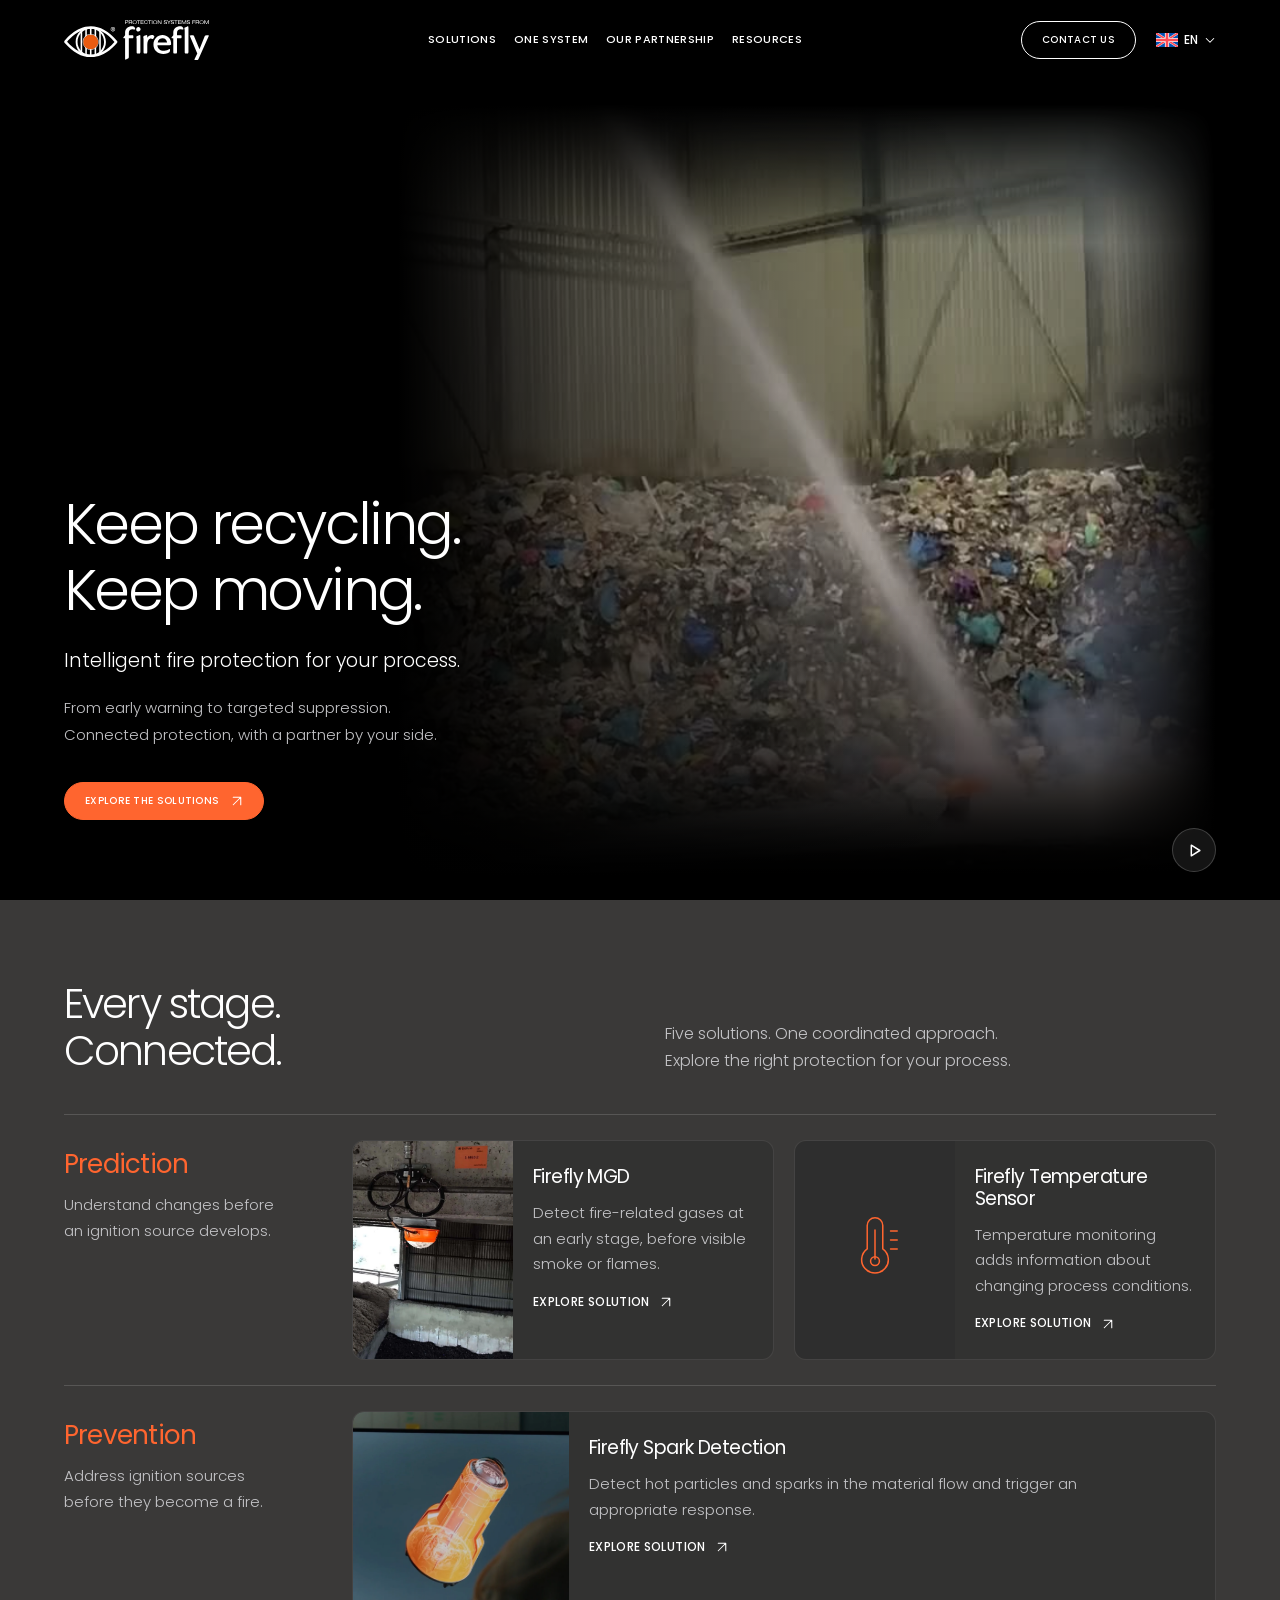
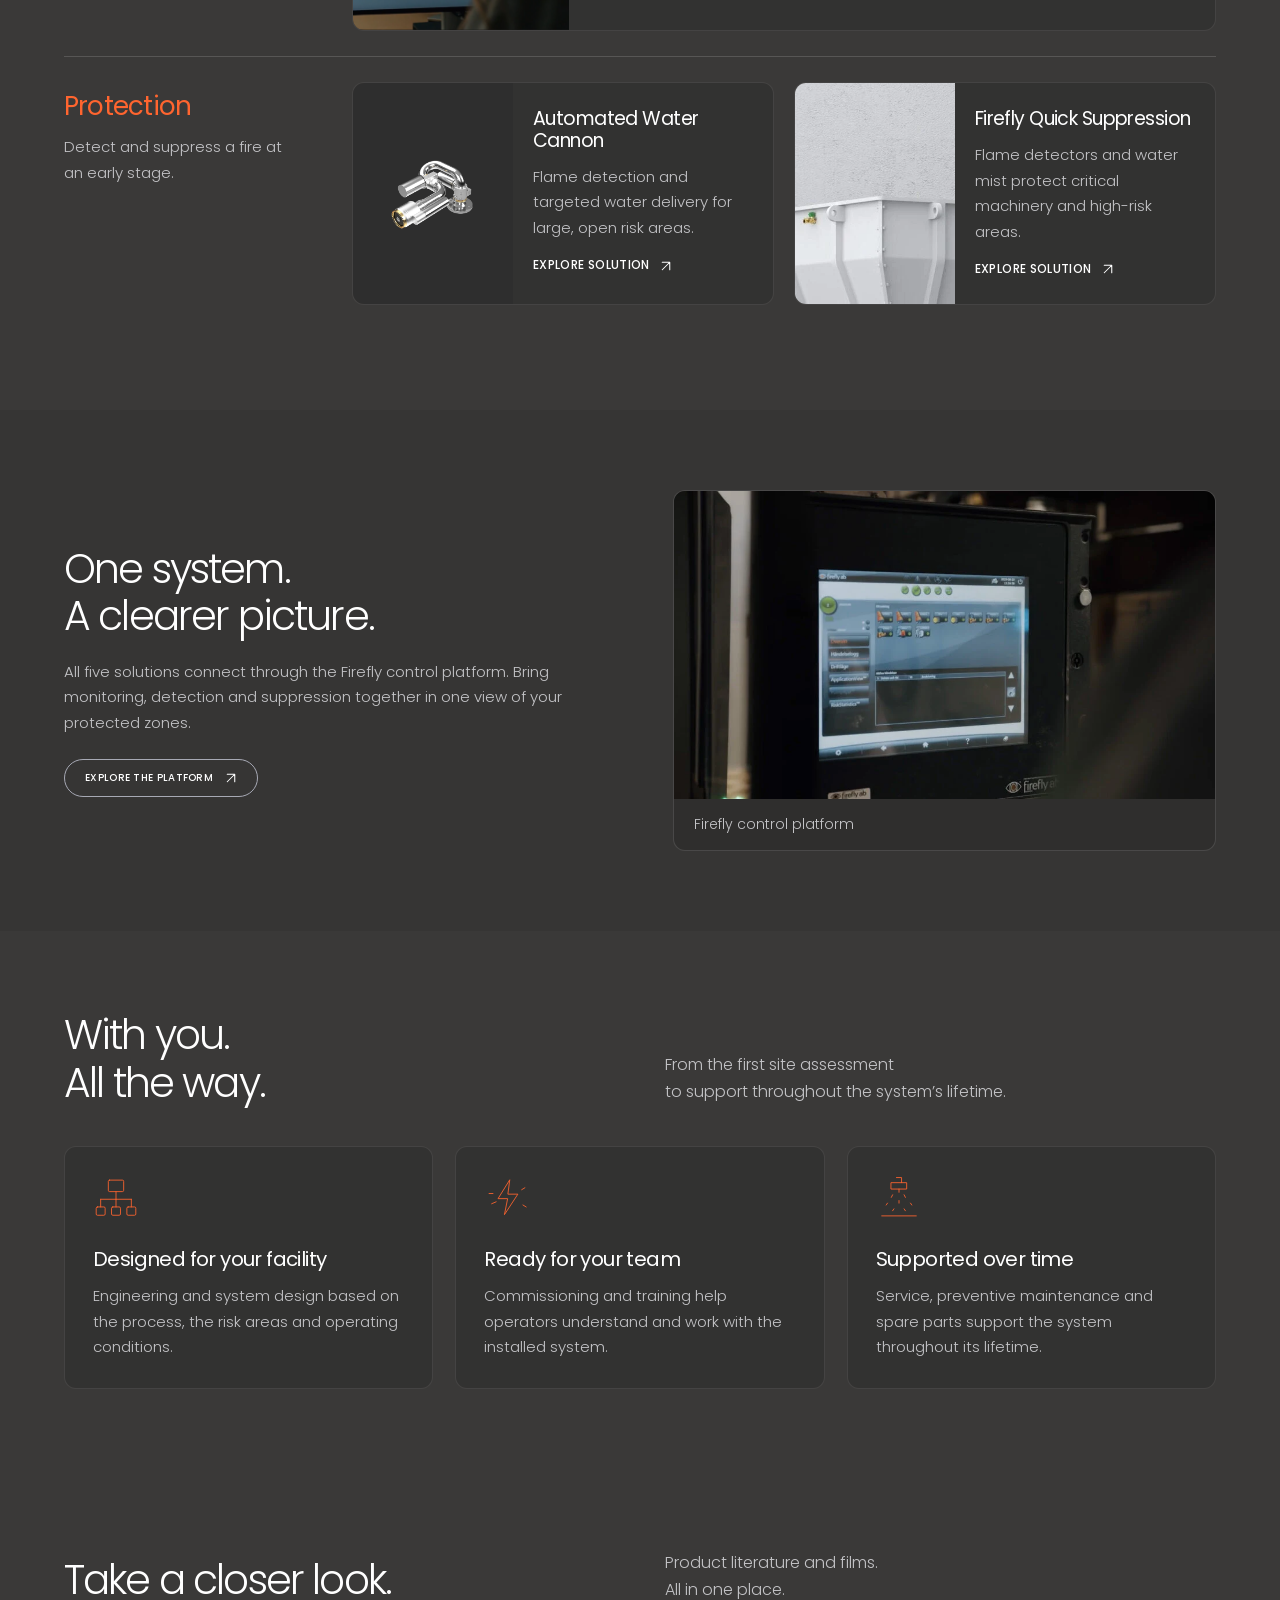
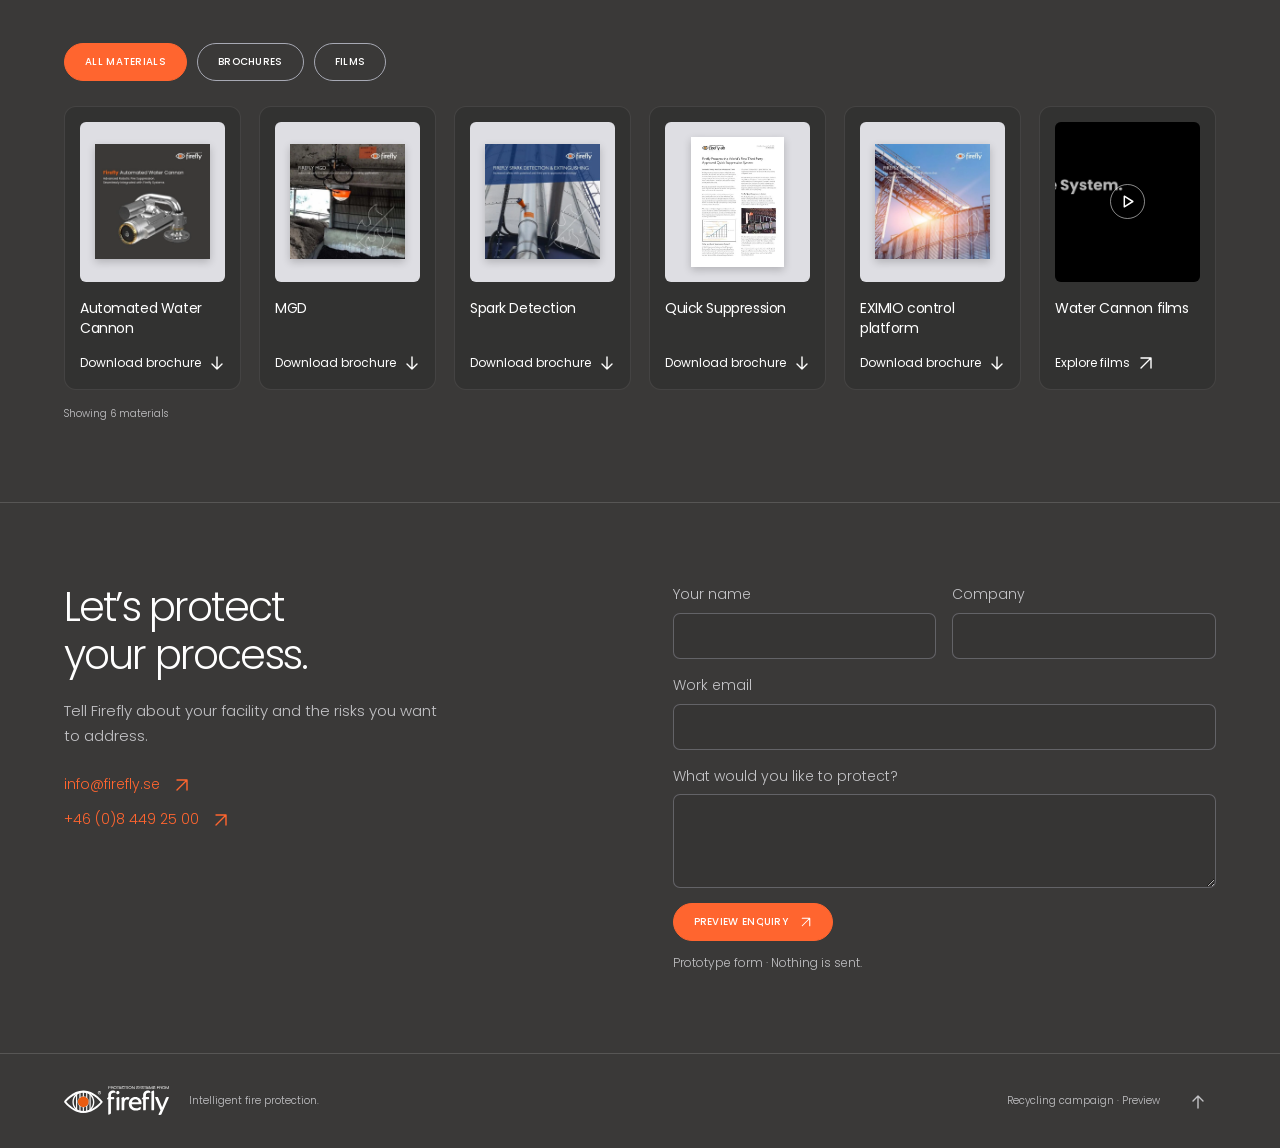
==== commit 33506c98: "Improve recycling text readability and fill media panels" ====
--- a/recycling/index.html
+++ b/recycling/index.html
@@ -1 +1 @@
-<!doctype html><html lang="en"><head><meta charset="utf-8"><meta name="viewport" content="width=device-width,initial-scale=1"><meta name="theme-color" content="#000000"><meta name="robots" content="noindex,nofollow"><meta name="description" content="Explore Firefly solutions for the recycling industry. Prediction, prevention, protection and support."><title>Fire protection for recycling — Firefly Recycling Preview</title><link rel="stylesheet" href="campaign.css?v=motion-3d-20261013"><script src="campaign.js?v=motion-3d-20261013" defer></script></head><body data-page="overview"><a class="skip-link" href="#main">Skip to content</a><header class="site-header"><a class="brand" href="index.html" aria-label="Firefly Recycling home"><img src="assets/logo.svg" alt="Firefly" width="145" height="40"></a><button class="menu-toggle" aria-label="Open menu" aria-expanded="false" aria-controls="navigation"><svg viewBox="0 0 24 24" aria-hidden="true"><path d="M3 8h18M3 16h18"/></svg></button><nav id="navigation" aria-label="Campaign navigation"><button class="menu-close" aria-label="Close menu"><svg viewBox="0 0 24 24" aria-hidden="true"><path d="m5 5 14 14M19 5 5 19"/></svg></button><div class="campaign-links"><a class="campaign-link" href="#solutions">Solutions</a><a class="campaign-link" href="#system">One system</a><a class="campaign-link" href="#partnership">Our partnership</a><a class="campaign-link" href="#resources">Resources</a></div><a class="nav-contact button secondary" href="#contact">Contact us</a></nav><details class="site-language"><summary aria-label="Language: English — prototype"><img src="assets/flag-en.svg" width="22" height="15" alt=""><span>EN</span><svg class="ui-icon" viewBox="0 0 16 16" aria-hidden="true"><path d="m3 6 5 5 5-5"/></svg></summary><div class="language-options" aria-label="Language options"><button type="button" data-language="en"><img src="assets/flag-en.svg" width="22" height="15" alt="">EN<span class="sr-only"> — English</span></button><button type="button" data-language="sv"><img src="assets/flag-sv.svg" width="22" height="15" alt="">SV<span class="sr-only"> — Svenska</span></button><button type="button" data-language="it"><img src="assets/flag-it.svg" width="22" height="15" alt="">IT<span class="sr-only"> — Italiano</span></button><button type="button" data-language="pt-br"><img src="assets/flag-pt-br.svg" width="22" height="15" alt="">PT-BR<span class="sr-only"> — Português</span></button><button type="button" data-language="es"><img src="assets/flag-es.svg" width="22" height="15" alt="">ES<span class="sr-only"> — Español</span></button><button type="button" data-language="pl"><img src="assets/flag-pl.png" width="22" height="15" alt="">PL<span class="sr-only"> — Polski</span></button><button type="button" data-language="us"><img src="assets/flag-us.png" width="22" height="15" alt="">EN-US<span class="sr-only"> — English (US)</span></button></div></details></header><main id="main"><section class="recycling-hero" id="top"><div class="hero-frame wrap"><video class="hero-industry" id="recycling-hero-video" src="assets/recycling-hero-loop.mp4" poster="assets/recycling-hero-loop-poster.jpg" muted playsinline loop autoplay preload="auto" aria-label="Water Cannon operating above indoor recycling material storage"></video><button id="recycling-hero-play" class="hero-film-control" aria-label="Pause hero film"><svg class="ui-icon" viewBox="0 0 16 16" aria-hidden="true"><path d="M5 3v10M11 3v10"/></svg></button><div class="hero-copy"><h1>Keep recycling.<br>Keep moving.</h1><p class="hero-byline">Intelligent fire protection for your process.</p><p class="hero-description">From early warning to targeted suppression.<br>Connected protection, with a partner by your side.</p><a href="#solutions" class="button primary">Explore the solutions <svg class="ui-icon" viewBox="0 0 16 16" aria-hidden="true"><path d="M3 13 13 3M3 3h10v10"/></svg></a></div></div></section><section id="solutions" class="wrap section-space"><div class="section-head"><h2>Every stage.<br>Connected.</h2><p>Five solutions. One coordinated approach.<br>Explore the right protection for your process.</p></div><section class="solution-group" id="prediction" aria-labelledby="heading-prediction"><div class="group-intro"><h3 id="heading-prediction">Prediction</h3><p>Understand changes before an ignition source develops.</p></div><div class="solution-track " tabindex="0" aria-label="Prediction solutions"><a class="solution-card " href="mgd.html"><div class="solution-visual "><img src="assets/mgd-installation.webp" alt="Firefly MGD installation from the official product brochure" loading="lazy"></div><div class="solution-copy"><h3>Firefly MGD</h3><p>Detect fire-related gases at an early stage, before visible smoke or flames.</p><span class="card-link">Explore solution <svg class="ui-icon" viewBox="0 0 16 16" aria-hidden="true"><path d="M3 13 13 3M3 3h10v10"/></svg></span></div></a><a class="solution-card " href="temperature-sensor.html"><div class="solution-visual concept-visual"><svg class="line-icon" viewBox="0 0 72 72" aria-hidden="true"><path d="M29 35V14a7 7 0 0 1 14 0v21a12 12 0 1 1-14 0Z"/><path d="M36 18v26m14-25h6m-6 8h6m-6 8h6"/><circle cx="36" cy="46" r="4"/></svg></div><div class="solution-copy"><h3>Firefly Temperature Sensor</h3><p>Temperature monitoring adds information about changing process conditions.</p><span class="card-link">Explore solution <svg class="ui-icon" viewBox="0 0 16 16" aria-hidden="true"><path d="M3 13 13 3M3 3h10v10"/></svg></span></div></a></div></section><section class="solution-group" id="prevention" aria-labelledby="heading-prevention"><div class="group-intro"><h3 id="heading-prevention">Prevention</h3><p>Address ignition sources before they become a fire.</p></div><div class="solution-track single-card" tabindex="0" aria-label="Prevention solutions"><a class="solution-card product-cutout" href="spark-detection.html"><div class="solution-visual "><img src="assets/spark-detector.webp" alt="Firefly infrared detection illustration" loading="lazy"></div><div class="solution-copy"><h3>Firefly Spark Detection</h3><p>Detect hot particles and sparks in the material flow and trigger an appropriate response.</p><span class="card-link">Explore solution <svg class="ui-icon" viewBox="0 0 16 16" aria-hidden="true"><path d="M3 13 13 3M3 3h10v10"/></svg></span></div></a></div></section><section class="solution-group" id="protection" aria-labelledby="heading-protection"><div class="group-intro"><h3 id="heading-protection">Protection</h3><p>Detect and suppress a fire at an early stage.</p></div><div class="solution-track " tabindex="0" aria-label="Protection solutions"><a class="solution-card product-cutout" href="water-cannon.html"><div class="solution-visual "><img src="assets/dn50.webp" alt="Firefly Automated Water Cannon DN50" loading="lazy"></div><div class="solution-copy"><h3>Automated Water Cannon</h3><p>Flame detection and targeted water delivery for large, open risk areas.</p><span class="card-link">Explore solution <svg class="ui-icon" viewBox="0 0 16 16" aria-hidden="true"><path d="M3 13 13 3M3 3h10v10"/></svg></span></div></a><a class="solution-card " href="quick-suppression.html"><div class="solution-visual "><img src="assets/quick-application.webp" alt="Firefly ShredderGuard application illustrating Quick Suppression" loading="lazy"></div><div class="solution-copy"><h3>Firefly Quick Suppression</h3><p>Flame detectors and water mist protect critical machinery and high-risk areas.</p><span class="card-link">Explore solution <svg class="ui-icon" viewBox="0 0 16 16" aria-hidden="true"><path d="M3 13 13 3M3 3h10v10"/></svg></span></div></a></div></section></section><section id="system" class="system-section section-space"><div class="wrap system-grid"><div><h2>One system.<br>A clearer picture.</h2><p>All five solutions connect through the Firefly control platform. Bring monitoring, detection and suppression together in one view of your protected zones.</p><a class="button secondary" href="assets/eximio-brochure.pdf" target="_blank" rel="noopener">Explore the platform <svg class="ui-icon" viewBox="0 0 16 16" aria-hidden="true"><path d="M3 13 13 3M3 3h10v10"/></svg></a></div><figure class="system-visual"><img src="assets/control-unit.webp" alt="Firefly control unit with screen showing protected zones" loading="lazy"><figcaption>Firefly control platform</figcaption></figure></div></section><section id="partnership" class="wrap section-space"><div class="section-head"><h2>With you.<br>All the way.</h2><p>From the first site assessment<br>to support throughout the system’s lifetime.</p></div><div class="partner-grid"><article><svg class="line-icon" viewBox="0 0 72 72" aria-hidden="true"><rect x="24" y="8" width="24" height="18" rx="2"/><path d="M36 26v12M12 38h48M12 38v12m24-12v12m24-12v12"/><rect x="5" y="50" width="14" height="13" rx="2"/><rect x="29" y="50" width="14" height="13" rx="2"/><rect x="53" y="50" width="14" height="13" rx="2"/></svg><h3>Designed for your facility</h3><p>Engineering and system design based on the process, the risk areas and operating conditions.</p></article><article><svg class="line-icon" viewBox="0 0 72 72" aria-hidden="true"><path d="m40 8-18 29h15l-5 25 21-32H38Z"/><path d="M8 29h6m-2 16 7-3m40-19 5-3m-3 27 5 3"/></svg><h3>Ready for your team</h3><p>Commissioning and training help operators understand and work with the installed system.</p></article><article><svg class="line-icon" viewBox="0 0 72 72" aria-hidden="true"><path d="M24 12h24v10H24Zm8-8h8v8m-4 10v5M16 47l2-3m8 12 2-3m8-9v-4m10 16-2-3m12-6-2-3M24 35l2-4m20 4-2-4"/><path d="M9 64h54"/></svg><h3>Supported over time</h3><p>Service, preventive maintenance and spare parts support the system throughout its lifetime.</p></article></div></section><section id="resources" class="wrap section-space"><div class="section-head"><h2>Take a closer look.</h2><p>Product literature and films.<br>All in one place.</p></div><div class="material-filters" role="group" aria-label="Filter materials"><button class="button secondary" data-resource-filter="all" aria-pressed="true">All materials</button><button class="button secondary" data-resource-filter="document" aria-pressed="false">Brochures</button><button class="button secondary" data-resource-filter="video" aria-pressed="false">Films</button></div><div class="material-grid"><article class="material-card" data-kind="document"><a class="material-document" href="assets/water-cannon-brochure.pdf" target="_blank" rel="noopener" aria-label="Open Automated Water Cannon brochure"><img src="assets/water-cannon-brochure-cover.webp" alt="Automated Water Cannon brochure cover" loading="lazy"></a><h3>Automated Water Cannon</h3><a href="assets/water-cannon-brochure.pdf" download class="text-link">Download brochure <svg class="ui-icon" viewBox="0 0 16 16" aria-hidden="true"><path d="M8 2v12m-5-5 5 5 5-5"/></svg></a></article><article class="material-card" data-kind="document"><a class="material-document" href="assets/mgd-brochure.pdf" target="_blank" rel="noopener" aria-label="Open MGD brochure"><img src="assets/mgd-brochure-cover.webp" alt="MGD brochure cover" loading="lazy"></a><h3>MGD</h3><a href="assets/mgd-brochure.pdf" download class="text-link">Download brochure <svg class="ui-icon" viewBox="0 0 16 16" aria-hidden="true"><path d="M8 2v12m-5-5 5 5 5-5"/></svg></a></article><article class="material-card" data-kind="document"><a class="material-document" href="assets/spark-detection-brochure.pdf" target="_blank" rel="noopener" aria-label="Open Spark Detection brochure"><img src="assets/spark-detection-brochure-cover.webp" alt="Spark Detection brochure cover" loading="lazy"></a><h3>Spark Detection</h3><a href="assets/spark-detection-brochure.pdf" download class="text-link">Download brochure <svg class="ui-icon" viewBox="0 0 16 16" aria-hidden="true"><path d="M8 2v12m-5-5 5 5 5-5"/></svg></a></article><article class="material-card" data-kind="document"><a class="material-document" href="assets/quick-suppression-brochure.pdf" target="_blank" rel="noopener" aria-label="Open Quick Suppression brochure"><img src="assets/quick-suppression-brochure-cover.webp" alt="Quick Suppression brochure cover" loading="lazy"></a><h3>Quick Suppression</h3><a href="assets/quick-suppression-brochure.pdf" download class="text-link">Download brochure <svg class="ui-icon" viewBox="0 0 16 16" aria-hidden="true"><path d="M8 2v12m-5-5 5 5 5-5"/></svg></a></article><article class="material-card" data-kind="document"><a class="material-document" href="assets/eximio-brochure.pdf" target="_blank" rel="noopener" aria-label="Open EXIMIO control platform brochure"><img src="assets/eximio-brochure-cover.webp" alt="EXIMIO control platform brochure cover" loading="lazy"></a><h3>EXIMIO control platform</h3><a href="assets/eximio-brochure.pdf" download class="text-link">Download brochure <svg class="ui-icon" viewBox="0 0 16 16" aria-hidden="true"><path d="M8 2v12m-5-5 5 5 5-5"/></svg></a></article><article class="material-card" data-kind="video"><a class="material-film" href="water-cannon.html#resources"><img src="assets/product-poster.jpg" alt="Water Cannon product film" loading="lazy"><span class="film-symbol"><svg class="ui-icon" viewBox="0 0 16 16" aria-hidden="true"><path d="m5 3 8 5-8 5Z"/></svg></span></a><h3>Water Cannon films</h3><a class="text-link" href="water-cannon.html#resources">Explore films <svg class="ui-icon" viewBox="0 0 16 16" aria-hidden="true"><path d="M3 13 13 3M3 3h10v10"/></svg></a></article></div><p class="resource-count" role="status">Showing 6 materials</p></section><section id="contact" class="contact wrap section-space"><div><h2>Let’s protect<br>your process.</h2><p>Tell Firefly about your facility and the risks you want to address.</p><a href="mailto:info@firefly.se" class="contact-link">info@firefly.se <svg class="ui-icon" viewBox="0 0 16 16" aria-hidden="true"><path d="M3 13 13 3M3 3h10v10"/></svg></a><a href="tel:+4684492500" class="contact-link">+46 (0)8 449 25 00 <svg class="ui-icon" viewBox="0 0 16 16" aria-hidden="true"><path d="M3 13 13 3M3 3h10v10"/></svg></a></div><form id="campaign-contact"><div class="form-pair"><label>Your name<input name="name" autocomplete="name" required></label><label>Company<input name="company" autocomplete="organization" required></label></div><label>Work email<input name="email" type="email" autocomplete="email" required></label><label>What would you like to protect?<textarea name="message" rows="3" required></textarea></label><button class="button primary" type="submit">Preview enquiry <svg class="ui-icon" viewBox="0 0 16 16" aria-hidden="true"><path d="M3 13 13 3M3 3h10v10"/></svg></button><small>Prototype form · Nothing is sent.</small><p id="enquiry-result" role="status" hidden></p></form></section></main><footer class="wrap"><a href="index.html" aria-label="Firefly Recycling home"><img src="assets/logo.svg" alt="Firefly" width="105" height="30"></a><p>Intelligent fire protection.</p><span>Recycling campaign · Preview</span><a href="#top" aria-label="Back to top"><svg class="ui-icon" viewBox="0 0 16 16" aria-hidden="true"><path d="M8 14V2m-5 5 5-5 5 5"/></svg></a></footer><div id="prototype-message" class="toast" role="status" hidden></div></body></html>+<!doctype html><html lang="en"><head><meta charset="utf-8"><meta name="viewport" content="width=device-width,initial-scale=1"><meta name="theme-color" content="#000000"><meta name="robots" content="noindex,nofollow"><meta name="description" content="Explore Firefly solutions for the recycling industry. Prediction, prevention, protection and support."><title>Fire protection for recycling — Firefly Recycling Preview</title><link rel="stylesheet" href="campaign.css?v=par-feedback-20261014"><script src="campaign.js?v=par-feedback-20261014" defer></script></head><body data-page="overview"><a class="skip-link" href="#main">Skip to content</a><header class="site-header"><a class="brand" href="index.html" aria-label="Firefly Recycling home"><img src="assets/logo.svg" alt="Firefly" width="145" height="40"></a><button class="menu-toggle" aria-label="Open menu" aria-expanded="false" aria-controls="navigation"><svg viewBox="0 0 24 24" aria-hidden="true"><path d="M3 8h18M3 16h18"/></svg></button><nav id="navigation" aria-label="Campaign navigation"><button class="menu-close" aria-label="Close menu"><svg viewBox="0 0 24 24" aria-hidden="true"><path d="m5 5 14 14M19 5 5 19"/></svg></button><div class="campaign-links"><a class="campaign-link" href="#solutions">Solutions</a><a class="campaign-link" href="#system">One system</a><a class="campaign-link" href="#partnership">Our partnership</a><a class="campaign-link" href="#resources">Resources</a></div><a class="nav-contact button secondary" href="#contact">Contact us</a></nav><details class="site-language"><summary aria-label="Language: English — prototype"><img src="assets/flag-en.svg" width="22" height="15" alt=""><span>EN</span><svg class="ui-icon" viewBox="0 0 16 16" aria-hidden="true"><path d="m3 6 5 5 5-5"/></svg></summary><div class="language-options" aria-label="Language options"><button type="button" data-language="en"><img src="assets/flag-en.svg" width="22" height="15" alt="">EN<span class="sr-only"> — English</span></button><button type="button" data-language="sv"><img src="assets/flag-sv.svg" width="22" height="15" alt="">SV<span class="sr-only"> — Svenska</span></button><button type="button" data-language="it"><img src="assets/flag-it.svg" width="22" height="15" alt="">IT<span class="sr-only"> — Italiano</span></button><button type="button" data-language="pt-br"><img src="assets/flag-pt-br.svg" width="22" height="15" alt="">PT-BR<span class="sr-only"> — Português</span></button><button type="button" data-language="es"><img src="assets/flag-es.svg" width="22" height="15" alt="">ES<span class="sr-only"> — Español</span></button><button type="button" data-language="pl"><img src="assets/flag-pl.png" width="22" height="15" alt="">PL<span class="sr-only"> — Polski</span></button><button type="button" data-language="us"><img src="assets/flag-us.png" width="22" height="15" alt="">EN-US<span class="sr-only"> — English (US)</span></button></div></details></header><main id="main"><section class="recycling-hero" id="top"><div class="hero-frame wrap"><video class="hero-industry" id="recycling-hero-video" src="assets/recycling-hero-loop.mp4" poster="assets/recycling-hero-loop-poster.jpg" muted playsinline loop autoplay preload="auto" aria-label="Water Cannon operating above indoor recycling material storage"></video><button id="recycling-hero-play" class="hero-film-control" aria-label="Pause hero film"><svg class="ui-icon" viewBox="0 0 16 16" aria-hidden="true"><path d="M5 3v10M11 3v10"/></svg></button><div class="hero-copy"><h1>Keep recycling.<br>Keep moving.</h1><p class="hero-byline">Intelligent fire protection for your process.</p><p class="hero-description">From early warning to targeted suppression.<br>Connected protection, with a partner by your side.</p><a href="#solutions" class="button primary">Explore the solutions <svg class="ui-icon" viewBox="0 0 16 16" aria-hidden="true"><path d="M3 13 13 3M3 3h10v10"/></svg></a></div></div></section><section id="solutions" class="wrap section-space"><div class="section-head"><h2>Every stage.<br>Connected.</h2><p>Five solutions. One coordinated approach.<br>Explore the right protection for your process.</p></div><section class="solution-group" id="prediction" aria-labelledby="heading-prediction"><div class="group-intro"><h3 id="heading-prediction">Prediction</h3><p>Understand changes before an ignition source develops.</p></div><div class="solution-track " tabindex="0" aria-label="Prediction solutions"><a class="solution-card " href="mgd.html"><div class="solution-visual "><img src="assets/mgd-installation.webp" alt="Firefly MGD installation from the official product brochure" loading="lazy"></div><div class="solution-copy"><h3>Firefly MGD</h3><p>Detect fire-related gases at an early stage, before visible smoke or flames.</p><span class="card-link">Explore solution <svg class="ui-icon" viewBox="0 0 16 16" aria-hidden="true"><path d="M3 13 13 3M3 3h10v10"/></svg></span></div></a><a class="solution-card " href="temperature-sensor.html"><div class="solution-visual concept-visual"><svg class="line-icon" viewBox="0 0 72 72" aria-hidden="true"><path d="M29 35V14a7 7 0 0 1 14 0v21a12 12 0 1 1-14 0Z"/><path d="M36 18v26m14-25h6m-6 8h6m-6 8h6"/><circle cx="36" cy="46" r="4"/></svg></div><div class="solution-copy"><h3>Firefly Temperature Sensor</h3><p>Temperature monitoring adds information about changing process conditions.</p><span class="card-link">Explore solution <svg class="ui-icon" viewBox="0 0 16 16" aria-hidden="true"><path d="M3 13 13 3M3 3h10v10"/></svg></span></div></a></div></section><section class="solution-group" id="prevention" aria-labelledby="heading-prevention"><div class="group-intro"><h3 id="heading-prevention">Prevention</h3><p>Address ignition sources before they become a fire.</p></div><div class="solution-track single-card" tabindex="0" aria-label="Prevention solutions"><a class="solution-card product-cutout" href="spark-detection.html"><div class="solution-visual "><img src="assets/spark-detector.webp" alt="Firefly infrared detection illustration" loading="lazy"></div><div class="solution-copy"><h3>Firefly Spark Detection</h3><p>Detect hot particles and sparks in the material flow and trigger an appropriate response.</p><span class="card-link">Explore solution <svg class="ui-icon" viewBox="0 0 16 16" aria-hidden="true"><path d="M3 13 13 3M3 3h10v10"/></svg></span></div></a></div></section><section class="solution-group" id="protection" aria-labelledby="heading-protection"><div class="group-intro"><h3 id="heading-protection">Protection</h3><p>Detect and suppress a fire at an early stage.</p></div><div class="solution-track " tabindex="0" aria-label="Protection solutions"><a class="solution-card product-cutout" href="water-cannon.html"><div class="solution-visual "><img src="assets/dn50.webp" alt="Firefly Automated Water Cannon DN50" loading="lazy"></div><div class="solution-copy"><h3>Automated Water Cannon</h3><p>Flame detection and targeted water delivery for large, open risk areas.</p><span class="card-link">Explore solution <svg class="ui-icon" viewBox="0 0 16 16" aria-hidden="true"><path d="M3 13 13 3M3 3h10v10"/></svg></span></div></a><a class="solution-card " href="quick-suppression.html"><div class="solution-visual "><img src="assets/quick-application.webp" alt="Firefly ShredderGuard application illustrating Quick Suppression" loading="lazy"></div><div class="solution-copy"><h3>Firefly Quick Suppression</h3><p>Flame detectors and water mist protect critical machinery and high-risk areas.</p><span class="card-link">Explore solution <svg class="ui-icon" viewBox="0 0 16 16" aria-hidden="true"><path d="M3 13 13 3M3 3h10v10"/></svg></span></div></a></div></section></section><section id="system" class="system-section section-space"><div class="wrap system-grid"><div><h2>One system.<br>A clearer picture.</h2><p>All five solutions connect through the Firefly control platform. Bring monitoring, detection and suppression together in one view of your protected zones.</p><a class="button secondary" href="assets/eximio-brochure.pdf" target="_blank" rel="noopener">Explore the platform <svg class="ui-icon" viewBox="0 0 16 16" aria-hidden="true"><path d="M3 13 13 3M3 3h10v10"/></svg></a></div><figure class="system-visual"><img src="assets/control-unit.webp" alt="Firefly control unit with screen showing protected zones" loading="lazy"><figcaption>Firefly control platform</figcaption></figure></div></section><section id="partnership" class="wrap section-space"><div class="section-head"><h2>With you.<br>All the way.</h2><p>From the first site assessment<br>to support throughout the system’s lifetime.</p></div><div class="partner-grid"><article><svg class="line-icon" viewBox="0 0 72 72" aria-hidden="true"><rect x="24" y="8" width="24" height="18" rx="2"/><path d="M36 26v12M12 38h48M12 38v12m24-12v12m24-12v12"/><rect x="5" y="50" width="14" height="13" rx="2"/><rect x="29" y="50" width="14" height="13" rx="2"/><rect x="53" y="50" width="14" height="13" rx="2"/></svg><h3>Designed for your facility</h3><p>Engineering and system design based on the process, the risk areas and operating conditions.</p></article><article><svg class="line-icon" viewBox="0 0 72 72" aria-hidden="true"><path d="m40 8-18 29h15l-5 25 21-32H38Z"/><path d="M8 29h6m-2 16 7-3m40-19 5-3m-3 27 5 3"/></svg><h3>Ready for your team</h3><p>Commissioning and training help operators understand and work with the installed system.</p></article><article><svg class="line-icon" viewBox="0 0 72 72" aria-hidden="true"><path d="M24 12h24v10H24Zm8-8h8v8m-4 10v5M16 47l2-3m8 12 2-3m8-9v-4m10 16-2-3m12-6-2-3M24 35l2-4m20 4-2-4"/><path d="M9 64h54"/></svg><h3>Supported over time</h3><p>Service, preventive maintenance and spare parts support the system throughout its lifetime.</p></article></div></section><section id="resources" class="wrap section-space"><div class="section-head"><h2>Take a closer look.</h2><p>Product literature and films.<br>All in one place.</p></div><div class="material-filters" role="group" aria-label="Filter materials"><button class="button secondary" data-resource-filter="all" aria-pressed="true">All materials</button><button class="button secondary" data-resource-filter="document" aria-pressed="false">Brochures</button><button class="button secondary" data-resource-filter="video" aria-pressed="false">Films</button></div><div class="material-grid"><article class="material-card" data-kind="document"><a class="material-document" href="assets/water-cannon-brochure.pdf" target="_blank" rel="noopener" aria-label="Open Automated Water Cannon brochure"><img src="assets/water-cannon-brochure-cover.webp" alt="Automated Water Cannon brochure cover" loading="lazy"></a><h3>Automated Water Cannon</h3><a href="assets/water-cannon-brochure.pdf" download class="text-link">Download brochure <svg class="ui-icon" viewBox="0 0 16 16" aria-hidden="true"><path d="M8 2v12m-5-5 5 5 5-5"/></svg></a></article><article class="material-card" data-kind="document"><a class="material-document" href="assets/mgd-brochure.pdf" target="_blank" rel="noopener" aria-label="Open MGD brochure"><img src="assets/mgd-brochure-cover.webp" alt="MGD brochure cover" loading="lazy"></a><h3>MGD</h3><a href="assets/mgd-brochure.pdf" download class="text-link">Download brochure <svg class="ui-icon" viewBox="0 0 16 16" aria-hidden="true"><path d="M8 2v12m-5-5 5 5 5-5"/></svg></a></article><article class="material-card" data-kind="document"><a class="material-document" href="assets/spark-detection-brochure.pdf" target="_blank" rel="noopener" aria-label="Open Spark Detection brochure"><img src="assets/spark-detection-brochure-cover.webp" alt="Spark Detection brochure cover" loading="lazy"></a><h3>Spark Detection</h3><a href="assets/spark-detection-brochure.pdf" download class="text-link">Download brochure <svg class="ui-icon" viewBox="0 0 16 16" aria-hidden="true"><path d="M8 2v12m-5-5 5 5 5-5"/></svg></a></article><article class="material-card" data-kind="document"><a class="material-document" href="assets/quick-suppression-brochure.pdf" target="_blank" rel="noopener" aria-label="Open Quick Suppression brochure"><img src="assets/quick-suppression-brochure-cover.webp" alt="Quick Suppression brochure cover" loading="lazy"></a><h3>Quick Suppression</h3><a href="assets/quick-suppression-brochure.pdf" download class="text-link">Download brochure <svg class="ui-icon" viewBox="0 0 16 16" aria-hidden="true"><path d="M8 2v12m-5-5 5 5 5-5"/></svg></a></article><article class="material-card" data-kind="document"><a class="material-document" href="assets/eximio-brochure.pdf" target="_blank" rel="noopener" aria-label="Open EXIMIO control platform brochure"><img src="assets/eximio-brochure-cover.webp" alt="EXIMIO control platform brochure cover" loading="lazy"></a><h3>EXIMIO control platform</h3><a href="assets/eximio-brochure.pdf" download class="text-link">Download brochure <svg class="ui-icon" viewBox="0 0 16 16" aria-hidden="true"><path d="M8 2v12m-5-5 5 5 5-5"/></svg></a></article><article class="material-card" data-kind="video"><a class="material-film" href="water-cannon.html#resources"><img src="assets/product-poster.jpg" alt="Water Cannon product film" loading="lazy"><span class="film-symbol"><svg class="ui-icon" viewBox="0 0 16 16" aria-hidden="true"><path d="m5 3 8 5-8 5Z"/></svg></span></a><h3>Water Cannon films</h3><a class="text-link" href="water-cannon.html#resources">Explore films <svg class="ui-icon" viewBox="0 0 16 16" aria-hidden="true"><path d="M3 13 13 3M3 3h10v10"/></svg></a></article></div><p class="resource-count" role="status">Showing 6 materials</p></section><section id="contact" class="contact wrap section-space"><div><h2>Let’s protect<br>your process.</h2><p>Tell Firefly about your facility and the risks you want to address.</p><a href="mailto:info@firefly.se" class="contact-link">info@firefly.se <svg class="ui-icon" viewBox="0 0 16 16" aria-hidden="true"><path d="M3 13 13 3M3 3h10v10"/></svg></a><a href="tel:+4684492500" class="contact-link">+46 (0)8 449 25 00 <svg class="ui-icon" viewBox="0 0 16 16" aria-hidden="true"><path d="M3 13 13 3M3 3h10v10"/></svg></a></div><form id="campaign-contact"><div class="form-pair"><label>Your name<input name="name" autocomplete="name" required></label><label>Company<input name="company" autocomplete="organization" required></label></div><label>Work email<input name="email" type="email" autocomplete="email" required></label><label>What would you like to protect?<textarea name="message" rows="3" required></textarea></label><button class="button primary" type="submit">Preview enquiry <svg class="ui-icon" viewBox="0 0 16 16" aria-hidden="true"><path d="M3 13 13 3M3 3h10v10"/></svg></button><small>Prototype form · Nothing is sent.</small><p id="enquiry-result" role="status" hidden></p></form></section></main><footer class="wrap"><a href="index.html" aria-label="Firefly Recycling home"><img src="assets/logo.svg" alt="Firefly" width="105" height="30"></a><p>Intelligent fire protection.</p><span>Recycling campaign · Preview</span><a href="#top" aria-label="Back to top"><svg class="ui-icon" viewBox="0 0 16 16" aria-hidden="true"><path d="M8 14V2m-5 5 5-5 5 5"/></svg></a></footer><div id="prototype-message" class="toast" role="status" hidden></div></body></html>
--- a/recycling/campaign.css
+++ b/recycling/campaign.css
@@ -1,11 +1,11 @@
 @font-face{font-family:Poppins;src:url(assets/poppins-light.woff2) format('woff2');font-weight:300;font-display:swap}@font-face{font-family:Poppins;src:url(assets/poppins.woff2) format('woff2');font-weight:400;font-display:swap}@font-face{font-family:Poppins;src:url(assets/poppins-medium.woff2) format('woff2');font-weight:500;font-display:swap}
-:root{--bg:#3a3938;--ink:#fff;--muted:#c3c3c6;--orange:#ff652f;--line:#ffffff25;--pad:clamp(24px,5vw,96px);--header-height:80px;color-scheme:dark}*{box-sizing:border-box}html{scroll-behavior:smooth;scroll-padding-top:calc(var(--header-height) + 20px)}body{margin:0;background:var(--bg);color:var(--ink);font:300 15px/1.7 Poppins,Arial,sans-serif}img{display:block;max-width:100%;height:auto}button,input,textarea{font:inherit}button,a{-webkit-tap-highlight-color:transparent}button{cursor:pointer}a{color:inherit;text-decoration:none}button{color:inherit}h1,h2,h3,p{margin-top:0}h1,h2,h3{font-weight:300;letter-spacing:-.045em;line-height:1.15}h1{font-size:clamp(38px,4.5vw,74px);margin-bottom:24px}h2{font-size:clamp(30px,3.2vw,49px);margin-bottom:20px}h3{font-size:21px;font-weight:400;letter-spacing:-.03em}p{color:var(--muted);margin-bottom:24px}.wrap{max-width:1920px;padding-inline:var(--pad);margin-inline:auto}.section-space{padding-block:80px}.section-head{display:grid;grid-template-columns:1fr 1fr;gap:50px;align-items:end;margin-bottom:40px}.section-head h2{margin:0}.section-head>p{max-width:520px;margin:0;font-size:16px}.ui-icon{width:16px;height:16px;flex:none;fill:none;stroke:currentColor;stroke-width:1.4;stroke-linecap:round;stroke-linejoin:round;vertical-align:middle}.line-icon{width:46px;height:46px;fill:none;stroke:var(--orange);stroke-width:1.35;stroke-linecap:round;stroke-linejoin:round}.button{display:inline-flex;align-items:center;justify-content:center;gap:12px;height:38px;padding:12px 20px;border:1px solid #a7a9b4;border-radius:30px;font:500 10px/1 Poppins,sans-serif;letter-spacing:.03em;text-transform:uppercase;white-space:nowrap;background:transparent;transition:background .2s,border-color .2s}.primary{background:var(--orange);border-color:var(--orange);color:#fff}.button:hover,.button[aria-pressed=true]{background:var(--orange);border-color:var(--orange);color:white}.secondary:hover{background:#ffffff12;border-color:#fff}.button .ui-icon{width:12px;height:12px}.text-link{display:inline-flex;align-items:center;gap:12px;font-size:12px;font-weight:400}.text-link:hover,.back-link:hover{color:var(--orange)}a:focus-visible,button:focus-visible,input:focus-visible,textarea:focus-visible,summary:focus-visible,[tabindex]:focus-visible{outline:2px solid var(--orange);outline-offset:5px}.sr-only{position:absolute;width:1px;height:1px;overflow:hidden;clip-path:inset(50%)}[hidden]{display:none!important}.skip-link{position:fixed;top:-100px;left:20px;z-index:100;padding:12px;background:var(--orange);color:#000}.skip-link:focus{top:10px}
+:root{--bg:#3a3938;--ink:#fff;--muted:#c3c3c6;--orange:#ff652f;--line:#ffffff25;--pad:clamp(24px,5vw,96px);--header-height:80px;color-scheme:dark}*{box-sizing:border-box}html{scroll-behavior:smooth;scroll-padding-top:calc(var(--header-height) + 20px)}body{margin:0;background:var(--bg);color:var(--ink);font:300 15px/1.7 Poppins,Arial,sans-serif}img{display:block;max-width:100%;height:auto}button,input,textarea{font:inherit}button,a{-webkit-tap-highlight-color:transparent}button{cursor:pointer}a{color:inherit;text-decoration:none}button{color:inherit}h1,h2,h3,p{margin-top:0}h1,h2,h3{font-weight:300;letter-spacing:-.045em;line-height:1.15}h1{font-size:clamp(38px,4.5vw,74px);margin-bottom:24px}h2{font-size:clamp(30px,3.2vw,49px);margin-bottom:20px}h3{font-size:21px;font-weight:400;letter-spacing:-.03em}p{color:var(--muted);margin-bottom:24px}.wrap{max-width:1920px;padding-inline:var(--pad);margin-inline:auto}.section-space{padding-block:80px}.section-head{display:grid;grid-template-columns:1fr 1fr;gap:50px;align-items:end;margin-bottom:40px}.section-head h2{margin:0}.section-head>p{max-width:520px;margin:0;font-size:16px}.ui-icon{width:16px;height:16px;flex:none;fill:none;stroke:currentColor;stroke-width:1.4;stroke-linecap:round;stroke-linejoin:round;vertical-align:middle}.line-icon{width:46px;height:46px;fill:none;stroke:var(--orange);stroke-width:1.35;stroke-linecap:round;stroke-linejoin:round}.button{display:inline-flex;align-items:center;justify-content:center;gap:12px;height:38px;padding:12px 20px;border:1px solid #a7a9b4;border-radius:30px;font:500 10px/1 Poppins,sans-serif;letter-spacing:.03em;text-transform:uppercase;white-space:nowrap;background:transparent;transition:background .2s,border-color .2s}.primary{background:var(--orange);border-color:var(--orange);color:#fff}.button:hover,.button[aria-pressed=true]{background:var(--orange);border-color:var(--orange);color:white}.secondary:hover{background:#ffffff12;border-color:#fff}.button .ui-icon{width:12px;height:12px}.text-link{display:inline-flex;align-items:center;gap:12px;font-size:14px;font-weight:400}.text-link:hover,.back-link:hover{color:var(--orange)}a:focus-visible,button:focus-visible,input:focus-visible,textarea:focus-visible,summary:focus-visible,[tabindex]:focus-visible{outline:2px solid var(--orange);outline-offset:5px}.sr-only{position:absolute;width:1px;height:1px;overflow:hidden;clip-path:inset(50%)}[hidden]{display:none!important}.skip-link{position:fixed;top:-100px;left:20px;z-index:100;padding:12px;background:var(--orange);color:#000}.skip-link:focus{top:10px}
 .site-header{position:sticky;top:0;z-index:50;display:flex;align-items:center;gap:20px;padding:20px var(--pad);min-height:80px;background:#000}.brand{flex:none}.brand img{width:145px;height:auto}.site-header nav{flex:1;display:grid;grid-template-columns:minmax(0,1fr) auto;align-items:center;gap:20px;min-width:0}.campaign-links{display:flex;align-items:center;justify-content:center;gap:clamp(16px,1.4vw,26px);min-width:0}.campaign-link{font:500 11px/1.4 Poppins,sans-serif;text-transform:uppercase;letter-spacing:.03em;white-space:nowrap}.campaign-link:hover,.campaign-link[aria-current]{color:var(--orange)}.nav-contact{border-color:white}.menu-toggle,.menu-close{display:none;width:44px;height:44px;padding:10px;border:0;background:transparent}.menu-toggle svg,.menu-close svg{width:24px;height:24px;fill:none;stroke:white;stroke-width:1.5}.menu-toggle{order:3}.site-language{position:relative;flex:none;order:4}.site-language summary{display:flex;align-items:center;gap:6px;list-style:none;font-size:12px;font-weight:500;cursor:pointer;min-height:40px}.site-language summary::-webkit-details-marker{display:none}.site-language summary>.ui-icon{width:12px;height:12px}.language-options{position:absolute;top:100%;right:0;background:#222;border:1px solid var(--line);border-radius:8px;padding:8px;min-width:140px;box-shadow:0 12px 25px #0005}.language-options button{width:100%;display:flex;align-items:center;gap:9px;border:0;background:none;padding:9px 10px;font:500 12px Poppins,sans-serif}.language-options button:hover{background:#ffffff15}.site-header.is-compact{min-height:72px;padding-block:16px}.is-compact .brand{margin-right:auto}.is-compact .menu-toggle{display:block}.is-compact nav{display:none}.is-compact nav.open{display:flex;position:fixed;inset:0;z-index:60;background:#000;padding:85px var(--pad) 35px;flex-direction:column;align-items:stretch;justify-content:center;overflow:auto}.is-compact .campaign-links{flex-direction:column;align-items:flex-start;gap:20px}.is-compact .campaign-link{font-size:clamp(24px,6vw,42px);font-weight:300;text-transform:none}.is-compact .nav-contact{align-self:flex-start;margin-top:25px}.is-compact nav.open .menu-close{display:block;position:absolute;top:15px;right:var(--pad)}.site-menu-open{overflow:hidden}
 .recycling-hero{background:#000}.hero-frame{position:relative;min-height:calc(100svh - var(--header-height));display:flex;align-items:flex-end;padding-block:80px;isolation:isolate;overflow:hidden}.hero-industry{position:absolute;inset:24px var(--pad) 24px 31%;width:calc(69% - var(--pad));height:calc(100% - 48px);object-fit:cover;object-position:50% 45%;z-index:-2;opacity:.9;mask-image:linear-gradient(90deg,transparent 0%,#000 22%,#000 85%,transparent),linear-gradient(180deg,transparent,#000 18%,#000 85%,transparent);mask-composite:intersect}.hero-frame:after{content:'';position:absolute;inset:0;z-index:-1;background:linear-gradient(90deg,#000 0%,#000e 21%,#0007 48%,#0000 75%),linear-gradient(0deg,#000 0%,transparent 45%);pointer-events:none}.hero-copy{max-width:650px}.hero-byline{color:#fff;font-size:clamp(17px,1.5vw,23px);line-height:1.5;margin-bottom:18px}.hero-description{font-size:15px;max-width:440px;line-height:1.8}.hero-copy .button{margin-top:10px}
-.solution-group{display:grid;grid-template-columns:minmax(160px,22%) minmax(0,1fr);gap:35px;padding-block:25px;border-top:1px solid var(--line)}.group-intro{padding-top:10px}.group-intro h3{font-size:26px;color:var(--orange);margin-bottom:12px}.group-intro p{font-size:13px;max-width:230px}.solution-track{display:grid;grid-template-columns:repeat(2,minmax(0,1fr));gap:20px;min-width:0}.solution-card{display:grid;grid-template-columns:38% minmax(0,1fr);background:#0000001f;border:1px solid #ffffff16;border-radius:12px;overflow:hidden;min-height:220px;transition:border-color .2s,background .2s}.solution-card:hover{background:#00000035;border-color:#ff652f88}.solution-card.is-highlighted{background:#00000035}.solution-visual{background:#00000012;display:flex;align-items:center;justify-content:center;overflow:hidden}.solution-visual>img{width:100%;height:100%;object-fit:cover}.product-cutout .solution-visual>img{object-fit:contain;padding:12px}.concept-visual .line-icon{width:80px;height:80px}.solution-copy{padding:25px 20px}.solution-copy h3{font-size:19px;margin-bottom:12px}.solution-copy>p{font-size:12px;line-height:1.7;margin-bottom:15px}.card-link{display:flex;align-items:center;gap:10px;font-size:10px;text-transform:uppercase;font-weight:500;letter-spacing:.03em}.card-link .ui-icon{width:12px;height:12px}.single-card .solution-card{grid-column:span 2;grid-template-columns:25% 1fr}.single-card .solution-copy>p{max-width:560px}.single-card .solution-visual>img{max-height:210px;object-fit:contain}
-.system-section{background:#00000012}.system-grid{display:grid;grid-template-columns:1fr 1fr;gap:65px;align-items:center}.system-grid p{max-width:510px}.system-visual{margin:0;padding:30px;border:1px solid #ffffff20;border-radius:12px;background:#0000001f}.system-visual img{width:100%;max-height:280px;object-fit:contain}.system-visual figcaption{margin-top:20px;font-size:11px;color:var(--muted)}.partner-grid,.function-grid{display:grid;grid-template-columns:repeat(3,minmax(0,1fr));gap:22px}.partner-grid article,.function-grid article{padding:28px;background:#0000001f;border:1px solid #ffffff16;border-radius:12px}.partner-grid .line-icon,.function-grid .line-icon{margin-bottom:20px}.partner-grid h3,.function-grid h3{font-size:20px;margin-bottom:12px}.partner-grid p,.function-grid p{font-size:13px;margin:0}.material-filters{display:flex;gap:10px;flex-wrap:wrap;margin-bottom:25px}.material-grid{display:grid;grid-template-columns:repeat(6,minmax(0,1fr));gap:18px}.material-card{padding:15px;background:#0000001f;border:1px solid #ffffff16;border-radius:12px;min-width:0}.material-document{display:flex;align-items:center;justify-content:center;height:160px;background:#dedee3;border-radius:6px;padding:15px;overflow:hidden}.material-document img{max-height:100%;width:auto;box-shadow:0 3px 8px #0003;object-fit:contain}.material-card h3{font-size:14px;line-height:1.4;min-height:40px;margin:17px 0 10px}.material-card .text-link{font-size:10px;gap:8px}.material-film{position:relative;display:block;height:160px;border-radius:6px;overflow:hidden}.material-film img{height:100%;width:100%;object-fit:cover}.film-symbol{position:absolute;inset:0;display:flex;align-items:center;justify-content:center;background:#0004}.film-symbol .ui-icon{width:35px;height:35px;border:1px solid #fff8;border-radius:50%;padding:8px}.resource-count{font-size:10px;margin:15px 0 0}.contact{display:grid;grid-template-columns:1fr 1fr;gap:65px;border-top:1px solid var(--line)}.contact>div>p{max-width:380px}.contact-link{display:flex;align-items:center;gap:14px;font-size:14px;margin-top:12px;color:var(--orange)}form label{display:block;font-size:11px;color:var(--muted);margin-bottom:15px}input,textarea{display:block;width:100%;margin-top:6px;background:#00000010;border:1px solid #a7a9b466;border-radius:7px;color:white;padding:10px 12px;font-size:14px}textarea{resize:vertical}.form-pair{display:grid;grid-template-columns:1fr 1fr;gap:16px}form small{display:block;font-size:10px;color:var(--muted);margin-top:12px}#enquiry-result{margin-top:18px;padding:18px;background:#0003;border-radius:8px;white-space:pre-wrap;font-size:13px}footer{display:flex;align-items:center;gap:20px;padding-block:28px;border-top:1px solid var(--line);font-size:10px;color:var(--muted)}footer img{width:105px}footer p{margin:0}footer>span{margin-left:auto}footer>a:last-child{padding:10px}.toast{position:fixed;bottom:20px;left:20px;right:20px;max-width:500px;margin:auto;background:#171717;color:white;padding:20px;border:1px solid #777;border-radius:12px;z-index:100}
-.detail-hero{background:#000}.detail-hero-grid{display:grid;grid-template-columns:1fr 1fr;gap:60px;align-items:center;min-height:calc(100svh - var(--header-height));padding-block:65px}.detail-heading h1{font-size:clamp(38px,4.6vw,70px);max-width:640px}.back-link{display:inline-flex;align-items:center;gap:10px;font-size:12px;color:var(--muted);margin-bottom:35px}.detail-product{position:relative;display:flex;align-items:center;justify-content:center;min-height:300px;overflow:hidden;border-radius:12px}.detail-product>img{width:100%;max-height:470px;object-fit:cover;border-radius:12px}.detail-product.product-cutout>img{object-fit:contain}.sensor-concept{display:flex;flex-direction:column;align-items:center;justify-content:center;width:100%;aspect-ratio:1.25;background:radial-gradient(ellipse at center,#ff652f12,transparent 68%);gap:30px;border:1px solid #ffffff18;border-radius:12px}.sensor-concept .line-icon{width:180px;height:180px;stroke-width:.9}.sensor-concept span{font-size:13px;color:var(--muted)}.application-section{display:grid;grid-template-columns:1fr 1fr;gap:60px;align-items:center}.application-photo{border-radius:12px;overflow:hidden}.application-photo img{width:100%;max-height:370px;object-fit:cover}.application-section h2{max-width:550px}.product-facts dl{margin:0;display:grid;grid-template-columns:repeat(2,minmax(0,1fr));column-gap:60px}.product-facts dl>div{border-top:1px solid var(--line);padding:18px 0;display:grid;grid-template-columns:40% 1fr;gap:15px;font-size:13px}.product-facts dt{color:var(--muted)}.product-facts dd{margin:0}.preview-note{margin-top:20px;font-size:12px}.sensor-material-note{padding-block:20px}.sensor-material-note p{font-size:13px}.related-links{display:grid;grid-template-columns:repeat(2,minmax(0,1fr));gap:0 40px;margin-block:30px}.related-links>a{display:flex;justify-content:space-between;align-items:center;gap:15px;padding:18px 0;border-top:1px solid var(--line);font-size:15px}.related-links>a:hover{color:var(--orange)}[data-page=product] .material-grid{grid-template-columns:repeat(2,minmax(0,300px))}
+.solution-group{display:grid;grid-template-columns:minmax(160px,22%) minmax(0,1fr);gap:35px;padding-block:25px;border-top:1px solid var(--line)}.group-intro{padding-top:10px}.group-intro h3{font-size:26px;color:var(--orange);margin-bottom:12px}.group-intro p{font-size:15px;max-width:230px}.solution-track{display:grid;grid-template-columns:repeat(2,minmax(0,1fr));gap:20px;min-width:0}.solution-card{display:grid;grid-template-columns:38% minmax(0,1fr);background:#0000001f;border:1px solid #ffffff16;border-radius:12px;overflow:hidden;min-height:220px;transition:border-color .2s,background .2s}.solution-card:hover{background:#00000035;border-color:#ff652f88}.solution-card.is-highlighted{background:#00000035}.solution-visual{background:#00000012;display:flex;align-items:center;justify-content:center;overflow:hidden}.solution-visual>img{width:100%;height:100%;object-fit:cover}.product-cutout .solution-visual>img{object-fit:contain;padding:12px}.concept-visual .line-icon{width:80px;height:80px}.solution-copy{padding:25px 20px}.solution-copy h3{font-size:19px;margin-bottom:12px}.solution-copy>p{font-size:15px;line-height:1.7;margin-bottom:15px}.card-link{display:flex;align-items:center;gap:10px;font-size:12px;text-transform:uppercase;font-weight:500;letter-spacing:.03em}.card-link .ui-icon{width:12px;height:12px}.single-card .solution-card{grid-column:span 2;grid-template-columns:25% 1fr}.single-card .solution-copy>p{max-width:560px}.single-card .solution-visual>img{max-height:none;object-fit:cover;padding:0}
+.system-section{background:#00000012}.system-grid{display:grid;grid-template-columns:1fr 1fr;gap:65px;align-items:center}.system-grid p{max-width:510px}.system-visual{margin:0;padding:0;overflow:hidden;border:1px solid #ffffff20;border-radius:12px;background:#0000001f}.system-visual img{width:100%;height:clamp(260px,24vw,430px);object-fit:cover;object-position:center}.system-visual figcaption{margin:0;padding:14px 20px;font-size:14px;color:var(--muted)}.partner-grid,.function-grid{display:grid;grid-template-columns:repeat(3,minmax(0,1fr));gap:22px}.partner-grid article,.function-grid article{padding:28px;background:#0000001f;border:1px solid #ffffff16;border-radius:12px}.partner-grid .line-icon,.function-grid .line-icon{margin-bottom:20px}.partner-grid h3,.function-grid h3{font-size:20px;margin-bottom:12px}.partner-grid p,.function-grid p{font-size:15px;margin:0}.material-filters{display:flex;gap:10px;flex-wrap:wrap;margin-bottom:25px}.material-grid{display:grid;grid-template-columns:repeat(6,minmax(0,1fr));gap:18px}.material-card{padding:15px;background:#0000001f;border:1px solid #ffffff16;border-radius:12px;min-width:0}.material-document{display:flex;align-items:center;justify-content:center;height:160px;background:#dedee3;border-radius:6px;padding:15px;overflow:hidden}.material-document img{max-height:100%;width:auto;box-shadow:0 3px 8px #0003;object-fit:contain}.material-card h3{font-size:14px;line-height:1.4;min-height:40px;margin:17px 0 10px}.material-card .text-link{font-size:12px;gap:8px}.material-film{position:relative;display:block;height:160px;border-radius:6px;overflow:hidden}.material-film img{height:100%;width:100%;object-fit:cover}.film-symbol{position:absolute;inset:0;display:flex;align-items:center;justify-content:center;background:#0004}.film-symbol .ui-icon{width:35px;height:35px;border:1px solid #fff8;border-radius:50%;padding:8px}.resource-count{font-size:10px;margin:15px 0 0}.contact{display:grid;grid-template-columns:1fr 1fr;gap:65px;border-top:1px solid var(--line)}.contact>div>p{max-width:380px}.contact-link{display:flex;align-items:center;gap:14px;font-size:14px;margin-top:12px;color:var(--orange)}form label{display:block;font-size:14px;color:var(--muted);margin-bottom:15px}input,textarea{display:block;width:100%;margin-top:6px;background:#00000010;border:1px solid #a7a9b466;border-radius:7px;color:white;padding:10px 12px;font-size:14px}textarea{resize:vertical}.form-pair{display:grid;grid-template-columns:1fr 1fr;gap:16px}form small{display:block;font-size:12px;color:var(--muted);margin-top:12px}#enquiry-result{margin-top:18px;padding:18px;background:#0003;border-radius:8px;white-space:pre-wrap;font-size:13px}footer{display:flex;align-items:center;gap:20px;padding-block:28px;border-top:1px solid var(--line);font-size:10px;color:var(--muted)}footer img{width:105px}footer p{margin:0}footer>span{margin-left:auto}footer>a:last-child{padding:10px}.toast{position:fixed;bottom:20px;left:20px;right:20px;max-width:500px;margin:auto;background:#171717;color:white;padding:20px;border:1px solid #777;border-radius:12px;z-index:100}
+.detail-hero{background:#000}.detail-hero-grid{display:grid;grid-template-columns:1fr 1fr;gap:60px;align-items:center;min-height:calc(100svh - var(--header-height));padding-block:65px}.detail-heading h1{font-size:clamp(38px,4.6vw,70px);max-width:640px}.back-link{display:inline-flex;align-items:center;gap:10px;font-size:12px;color:var(--muted);margin-bottom:35px}.detail-product{position:relative;display:flex;align-items:center;justify-content:center;min-height:300px;overflow:hidden;border-radius:12px}.detail-product>img{width:100%;max-height:470px;object-fit:cover;border-radius:12px}.detail-product.product-cutout>img{object-fit:contain}.sensor-concept{display:flex;flex-direction:column;align-items:center;justify-content:center;width:100%;aspect-ratio:1.25;background:radial-gradient(ellipse at center,#ff652f12,transparent 68%);gap:30px;border:1px solid #ffffff18;border-radius:12px}.sensor-concept .line-icon{width:180px;height:180px;stroke-width:.9}.sensor-concept span{font-size:13px;color:var(--muted)}.application-section{display:grid;grid-template-columns:1fr 1fr;gap:60px;align-items:center}.application-photo{border-radius:12px;overflow:hidden}.application-photo img{width:100%;max-height:370px;object-fit:cover}.application-section h2{max-width:550px}.product-facts dl{margin:0;display:grid;grid-template-columns:repeat(2,minmax(0,1fr));column-gap:60px}.product-facts dl>div{border-top:1px solid var(--line);padding:18px 0;display:grid;grid-template-columns:40% 1fr;gap:15px;font-size:15px}.product-facts dt{color:var(--muted)}.product-facts dd{margin:0}.preview-note{margin-top:20px;font-size:12px}.sensor-material-note{padding-block:20px}.sensor-material-note p{font-size:13px}.related-links{display:grid;grid-template-columns:repeat(2,minmax(0,1fr));gap:0 40px;margin-block:30px}.related-links>a{display:flex;justify-content:space-between;align-items:center;gap:15px;padding:18px 0;border-top:1px solid var(--line);font-size:15px}.related-links>a:hover{color:var(--orange)}[data-page=product] .material-grid{grid-template-columns:repeat(2,minmax(0,300px))}
 @media(max-width:1100px){.solution-card{grid-template-columns:1fr;min-height:0}.solution-visual{height:150px}.solution-copy{padding:20px}.single-card .solution-card{grid-template-columns:40% 1fr}.single-card .solution-visual{height:100%}.material-grid{grid-template-columns:repeat(3,minmax(0,1fr))}.material-document,.material-film{height:155px}.system-grid,.contact,.application-section{gap:35px}.section-head{gap:35px}}
-@media(max-width:699px){:root{--pad:22px}.section-space{padding-block:52px}.section-head{grid-template-columns:1fr;gap:15px;margin-bottom:28px}.section-head>p{font-size:14px}.button{height:36px;font-size:9px;padding:11px 16px}.brand img{width:132px}.recycling-hero .hero-frame{min-height:700px;min-height:max(650px,calc(100svh - var(--header-height)));padding-block:60px}.hero-industry{inset:0 0 auto 0;width:100%;height:62%;object-position:55% center;opacity:.85;mask-image:linear-gradient(180deg,#000 40%,transparent 100%)}.hero-frame:after{background:linear-gradient(0deg,#000 0%,#000 32%,transparent 82%)}.hero-copy h1{font-size:45px}.hero-byline{font-size:18px}.hero-description{font-size:13px}.solution-group{grid-template-columns:1fr;gap:15px;padding-block:24px}.group-intro{padding:0}.group-intro h3{font-size:25px;margin-bottom:8px}.group-intro p{max-width:none;margin:0;font-size:13px}.solution-track{display:flex;gap:14px;overflow-x:auto;scroll-snap-type:x mandatory;scroll-padding-left:0;padding-block:2px 14px;scrollbar-width:thin;scrollbar-color:#ff652f #ffffff18}.solution-track::-webkit-scrollbar{height:3px}.solution-track::-webkit-scrollbar-thumb{background:#ff652f;border-radius:2px}.solution-card{display:block;flex:0 0 calc(100% - 24px);scroll-snap-align:start;min-width:0}.solution-visual{height:175px}.solution-copy>p{min-height:60px}.single-card .solution-card{display:block;flex-basis:100%}.single-card .solution-visual{height:175px}.single-card .solution-copy>p{min-height:0}.solution-copy h3{font-size:21px}.solution-copy>p{font-size:13px}.system-grid,.contact,.application-section{grid-template-columns:1fr;gap:28px}.system-visual{padding:20px}.partner-grid,.function-grid{grid-template-columns:1fr;gap:14px}.partner-grid article,.function-grid article{display:grid;grid-template-columns:42px 1fr;gap:0 20px;padding:24px}.partner-grid article .line-icon,.function-grid article .line-icon{grid-row:span 2;width:40px;height:40px;margin:0}.partner-grid h3,.function-grid h3{font-size:18px}.partner-grid p,.function-grid p{font-size:12px}.material-grid{grid-template-columns:repeat(2,minmax(0,1fr));gap:12px}.material-card{padding:12px}.material-document,.material-film{height:145px}.material-card h3{font-size:13px}.material-card .text-link{font-size:10px;gap:6px}.contact h2{font-size:38px}.form-pair{gap:12px}footer{gap:15px;flex-wrap:wrap;padding-block:22px}footer p{font-size:10px}footer>span{margin-left:0}footer>a:last-child{margin-left:auto}.detail-hero-grid{grid-template-columns:1fr;gap:25px;min-height:0;padding-block:32px 50px}.detail-heading h1{font-size:40px}.back-link{margin-bottom:28px;font-size:11px}.detail-product{min-height:0}.detail-product>img{max-height:290px}.sensor-concept{aspect-ratio:1.5}.sensor-concept .line-icon{width:120px;height:120px}.application-photo img{max-height:270px}.product-facts dl{grid-template-columns:1fr}.related-links{grid-template-columns:1fr}.related-links>a{font-size:14px}[data-page=product] .material-grid{grid-template-columns:repeat(2,minmax(0,1fr))}}
+@media(max-width:699px){:root{--pad:22px}.section-space{padding-block:52px}.section-head{grid-template-columns:1fr;gap:15px;margin-bottom:28px}.section-head>p{font-size:14px}.button{height:36px;font-size:9px;padding:11px 16px}.brand img{width:132px}.recycling-hero .hero-frame{min-height:700px;min-height:max(650px,calc(100svh - var(--header-height)));padding-block:60px}.hero-industry{inset:0 0 auto 0;width:100%;height:62%;object-position:55% center;opacity:.85;mask-image:linear-gradient(180deg,#000 40%,transparent 100%)}.hero-frame:after{background:linear-gradient(0deg,#000 0%,#000 32%,transparent 82%)}.hero-copy h1{font-size:45px}.hero-byline{font-size:18px}.hero-description{font-size:15px}.solution-group{grid-template-columns:1fr;gap:15px;padding-block:24px}.group-intro{padding:0}.group-intro h3{font-size:25px;margin-bottom:8px}.group-intro p{max-width:none;margin:0;font-size:14px}.solution-track{display:flex;gap:14px;overflow-x:auto;scroll-snap-type:x mandatory;scroll-padding-left:0;padding-block:2px 14px;scrollbar-width:thin;scrollbar-color:#ff652f #ffffff18}.solution-track::-webkit-scrollbar{height:3px}.solution-track::-webkit-scrollbar-thumb{background:#ff652f;border-radius:2px}.solution-card{display:block;flex:0 0 calc(100% - 24px);scroll-snap-align:start;min-width:0}.solution-visual{height:175px}.solution-copy>p{min-height:60px}.single-card .solution-card{display:block;flex-basis:100%}.single-card .solution-visual{height:175px}.single-card .solution-copy>p{min-height:0}.solution-copy h3{font-size:21px}.solution-copy>p{font-size:15px}.system-grid,.contact,.application-section{grid-template-columns:1fr;gap:28px}.system-visual{padding:0}.partner-grid,.function-grid{grid-template-columns:1fr;gap:14px}.partner-grid article,.function-grid article{display:grid;grid-template-columns:42px 1fr;gap:0 20px;padding:24px}.partner-grid article .line-icon,.function-grid article .line-icon{grid-row:span 2;width:40px;height:40px;margin:0}.partner-grid h3,.function-grid h3{font-size:18px}.partner-grid p,.function-grid p{font-size:14px}.material-grid{grid-template-columns:repeat(2,minmax(0,1fr));gap:12px}.material-card{padding:12px}.material-document,.material-film{height:145px}.material-card h3{font-size:13px}.material-card .text-link{font-size:12px;gap:6px}.contact h2{font-size:38px}.form-pair{gap:12px}footer{gap:15px;flex-wrap:wrap;padding-block:22px}footer p{font-size:10px}footer>span{margin-left:0}footer>a:last-child{margin-left:auto}.detail-hero-grid{grid-template-columns:1fr;gap:25px;min-height:0;padding-block:32px 50px}.detail-heading h1{font-size:40px}.back-link{margin-bottom:28px;font-size:11px}.detail-product{min-height:0}.detail-product>img{max-height:290px}.sensor-concept{aspect-ratio:1.5}.sensor-concept .line-icon{width:120px;height:120px}.application-photo img{max-height:270px}.product-facts dl{grid-template-columns:1fr}.related-links{grid-template-columns:1fr}.related-links>a{font-size:14px}[data-page=product] .material-grid{grid-template-columns:repeat(2,minmax(0,1fr))}}
 @media(prefers-reduced-motion:reduce){html{scroll-behavior:auto}*,*:before,*:after{transition:none!important;animation:none!important}.solution-track{scroll-behavior:auto}}
 .hero-film-control{position:absolute;z-index:3;right:var(--pad);bottom:28px;display:flex;align-items:center;justify-content:center;width:44px;height:44px;border:1px solid #ffffff30;border-radius:50%;background:#202020a0;color:white}.hero-film-control .ui-icon{width:17px;height:17px}.hero-film-control:hover{background:#333}.hero-industry{pointer-events:none}.model-actions{display:flex;flex-wrap:wrap;gap:12px}.three-d-intro{padding-block:40px 24px}.three-d-intro .back-link{margin-bottom:24px}.three-d-intro h1{font-size:clamp(35px,4vw,58px);margin-bottom:12px}.three-d-intro>p{max-width:650px;font-size:15px}.three-d-exploration{padding-block:15px 55px}.three-d-grid{display:grid;grid-template-columns:minmax(0,1fr) 270px;gap:28px}.three-d-panel{position:relative;border:1px solid #ffffff22;border-radius:16px;background:radial-gradient(ellipse at center,#555453,#252524 70%);overflow:hidden;min-height:520px}model-viewer{display:block;width:100%;height:520px;--poster-color:transparent;--progress-bar-color:#ff652f;--progress-bar-height:3px;touch-action:pan-y}.three-d-loading{position:absolute;top:20px;left:24px;color:#eee;font-size:12px;pointer-events:none}.three-d-loading.failed{background:#111d;padding:15px;right:24px;border-radius:8px}.three-d-caption{position:absolute;bottom:18px;left:24px;font-size:11px;color:#ddd;pointer-events:none}.three-d-options{padding:25px;background:#0000001f;border:1px solid #ffffff16;border-radius:12px}.three-d-options h2{font-size:24px;letter-spacing:-.03em;margin-bottom:25px}.three-d-options h3{font-size:13px;color:var(--muted);margin:22px 0 12px}.three-d-options .button{width:100%;margin-bottom:10px}.three-d-options .button[aria-pressed=true]{background:var(--orange);border-color:var(--orange)}.three-d-note{font-size:11px;line-height:1.65;margin-top:20px}.three-d-links{display:flex;flex-wrap:wrap;gap:20px;margin-top:20px}.three-d-controls{display:flex;gap:10px;margin-top:16px;flex-wrap:wrap}.three-d-controls .button{min-width:150px}.three-d-notes{margin-top:35px;display:grid;grid-template-columns:repeat(3,minmax(0,1fr));gap:25px}.three-d-notes h3{font-size:17px}.three-d-notes p{font-size:12px}.three-d-model-title{font-size:20px;margin:18px 0 0}@media(max-width:699px){.hero-film-control{bottom:18px}.three-d-grid{grid-template-columns:1fr;gap:20px}.three-d-panel{min-height:340px}model-viewer{height:340px}.three-d-options{padding:22px}.three-d-options .button{width:auto}.three-d-options h2{margin-bottom:15px}.three-d-options h3{margin-top:15px}.three-d-note{margin-bottom:0}.three-d-controls .button{min-width:0}.three-d-notes{grid-template-columns:1fr;gap:15px}.three-d-intro{padding-top:28px}.three-d-caption{font-size:10px;left:18px}}
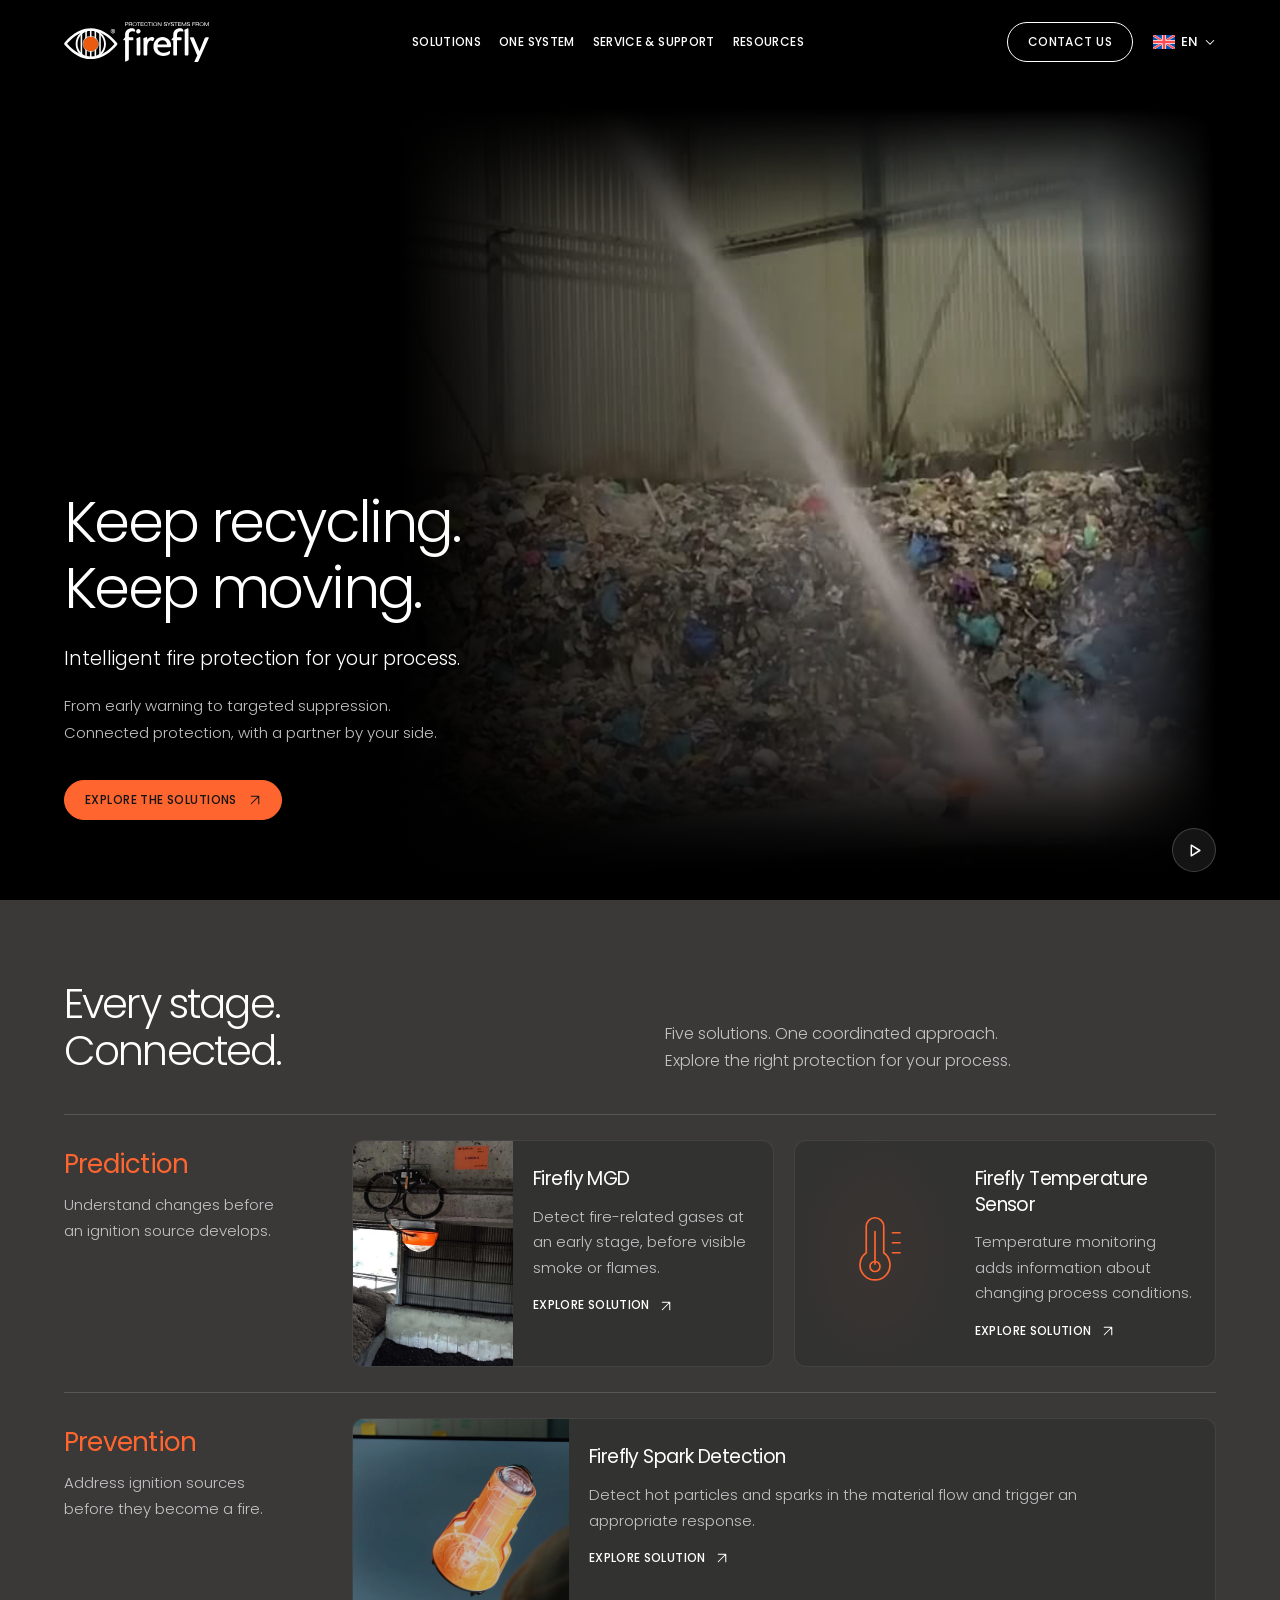
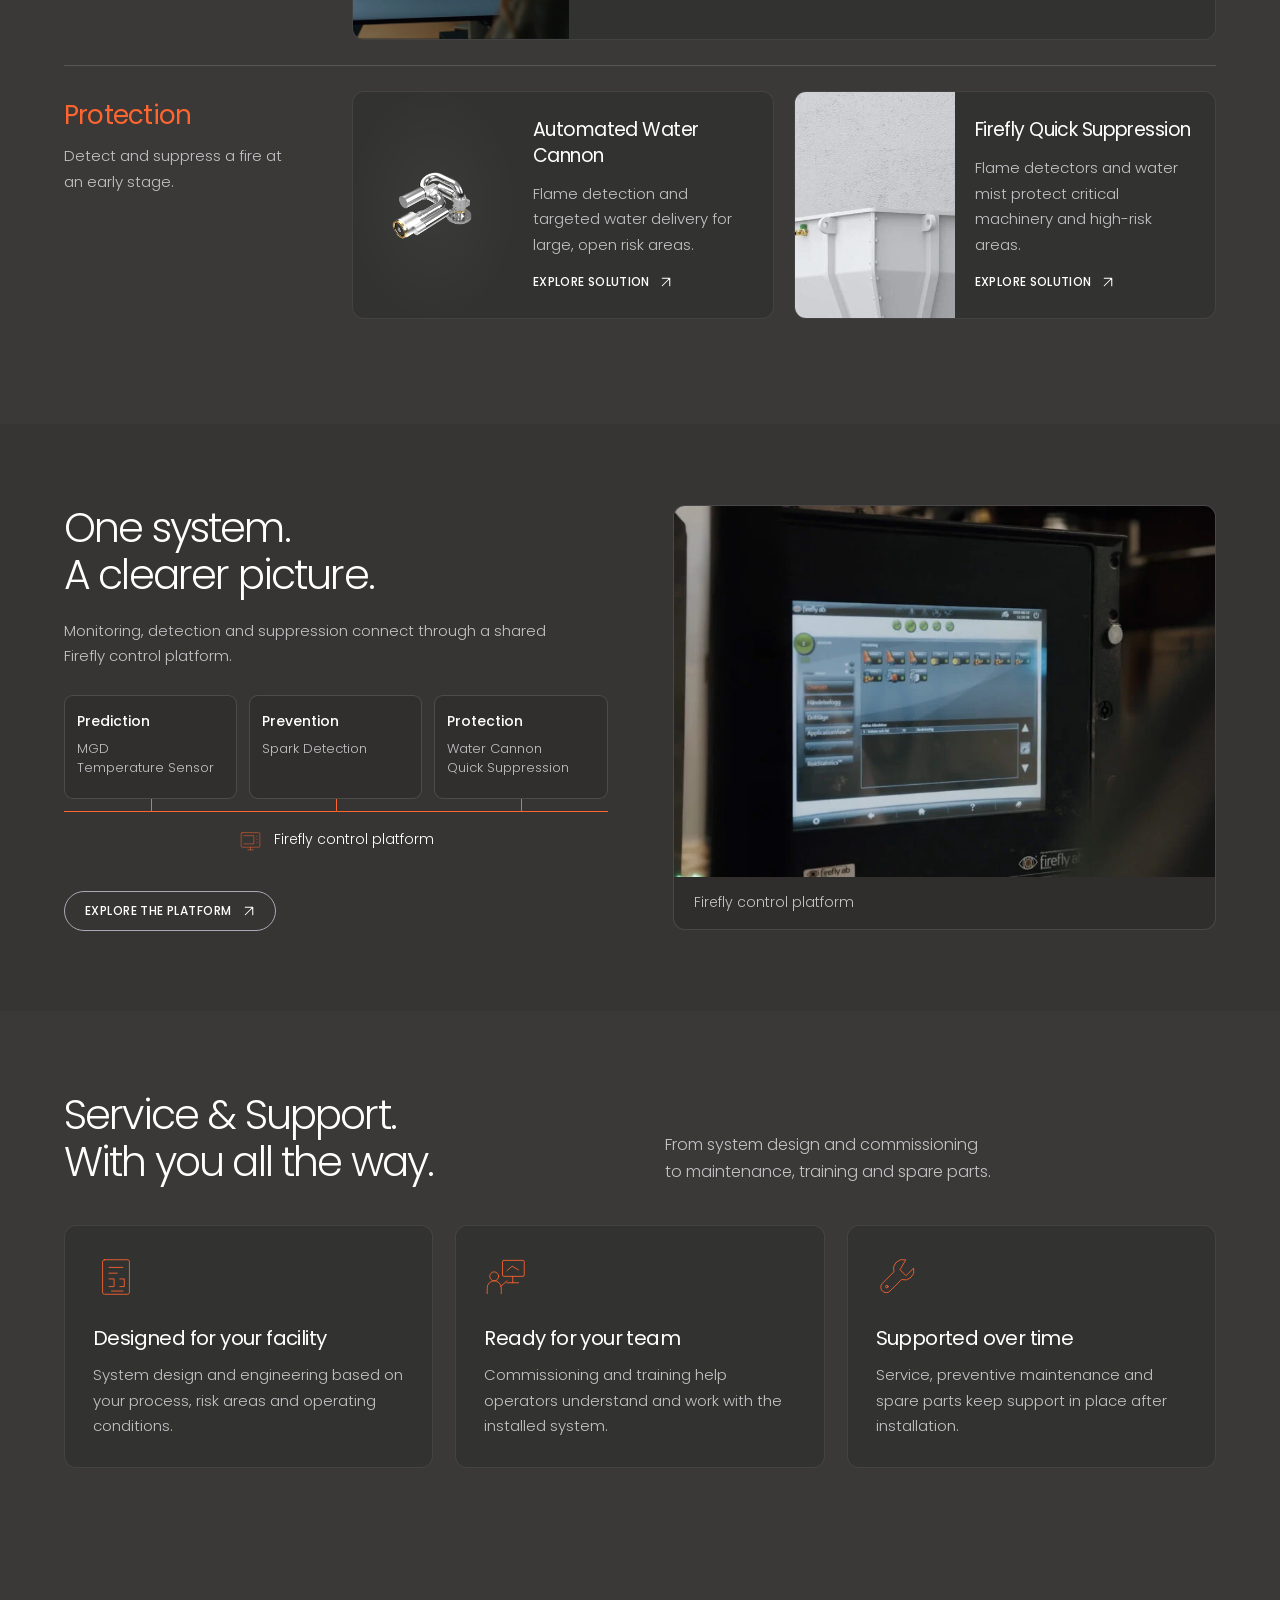
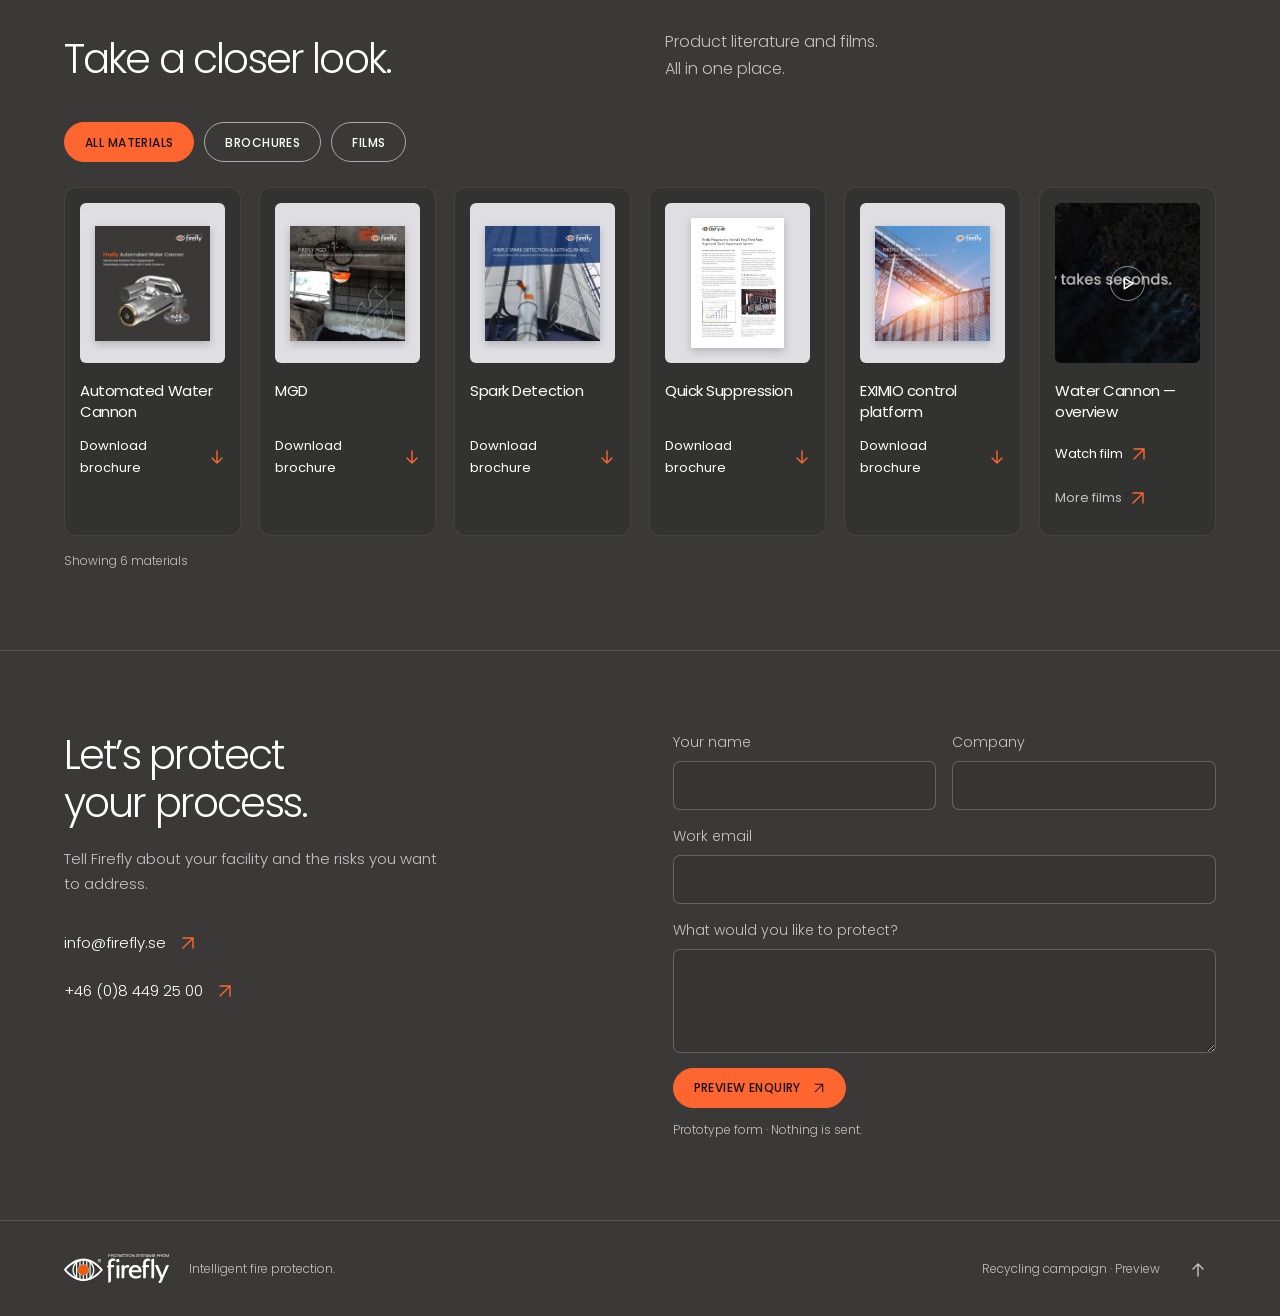
==== commit e4bc02e3: "Refine recycling readability, content hierarchy and media UX" ====
--- a/recycling/index.html
+++ b/recycling/index.html
@@ -1 +1 @@
-<!doctype html><html lang="en"><head><meta charset="utf-8"><meta name="viewport" content="width=device-width,initial-scale=1"><meta name="theme-color" content="#000000"><meta name="robots" content="noindex,nofollow"><meta name="description" content="Explore Firefly solutions for the recycling industry. Prediction, prevention, protection and support."><title>Fire protection for recycling — Firefly Recycling Preview</title><link rel="stylesheet" href="campaign.css?v=par-feedback-20261014"><script src="campaign.js?v=par-feedback-20261014" defer></script></head><body data-page="overview"><a class="skip-link" href="#main">Skip to content</a><header class="site-header"><a class="brand" href="index.html" aria-label="Firefly Recycling home"><img src="assets/logo.svg" alt="Firefly" width="145" height="40"></a><button class="menu-toggle" aria-label="Open menu" aria-expanded="false" aria-controls="navigation"><svg viewBox="0 0 24 24" aria-hidden="true"><path d="M3 8h18M3 16h18"/></svg></button><nav id="navigation" aria-label="Campaign navigation"><button class="menu-close" aria-label="Close menu"><svg viewBox="0 0 24 24" aria-hidden="true"><path d="m5 5 14 14M19 5 5 19"/></svg></button><div class="campaign-links"><a class="campaign-link" href="#solutions">Solutions</a><a class="campaign-link" href="#system">One system</a><a class="campaign-link" href="#partnership">Our partnership</a><a class="campaign-link" href="#resources">Resources</a></div><a class="nav-contact button secondary" href="#contact">Contact us</a></nav><details class="site-language"><summary aria-label="Language: English — prototype"><img src="assets/flag-en.svg" width="22" height="15" alt=""><span>EN</span><svg class="ui-icon" viewBox="0 0 16 16" aria-hidden="true"><path d="m3 6 5 5 5-5"/></svg></summary><div class="language-options" aria-label="Language options"><button type="button" data-language="en"><img src="assets/flag-en.svg" width="22" height="15" alt="">EN<span class="sr-only"> — English</span></button><button type="button" data-language="sv"><img src="assets/flag-sv.svg" width="22" height="15" alt="">SV<span class="sr-only"> — Svenska</span></button><button type="button" data-language="it"><img src="assets/flag-it.svg" width="22" height="15" alt="">IT<span class="sr-only"> — Italiano</span></button><button type="button" data-language="pt-br"><img src="assets/flag-pt-br.svg" width="22" height="15" alt="">PT-BR<span class="sr-only"> — Português</span></button><button type="button" data-language="es"><img src="assets/flag-es.svg" width="22" height="15" alt="">ES<span class="sr-only"> — Español</span></button><button type="button" data-language="pl"><img src="assets/flag-pl.png" width="22" height="15" alt="">PL<span class="sr-only"> — Polski</span></button><button type="button" data-language="us"><img src="assets/flag-us.png" width="22" height="15" alt="">EN-US<span class="sr-only"> — English (US)</span></button></div></details></header><main id="main"><section class="recycling-hero" id="top"><div class="hero-frame wrap"><video class="hero-industry" id="recycling-hero-video" src="assets/recycling-hero-loop.mp4" poster="assets/recycling-hero-loop-poster.jpg" muted playsinline loop autoplay preload="auto" aria-label="Water Cannon operating above indoor recycling material storage"></video><button id="recycling-hero-play" class="hero-film-control" aria-label="Pause hero film"><svg class="ui-icon" viewBox="0 0 16 16" aria-hidden="true"><path d="M5 3v10M11 3v10"/></svg></button><div class="hero-copy"><h1>Keep recycling.<br>Keep moving.</h1><p class="hero-byline">Intelligent fire protection for your process.</p><p class="hero-description">From early warning to targeted suppression.<br>Connected protection, with a partner by your side.</p><a href="#solutions" class="button primary">Explore the solutions <svg class="ui-icon" viewBox="0 0 16 16" aria-hidden="true"><path d="M3 13 13 3M3 3h10v10"/></svg></a></div></div></section><section id="solutions" class="wrap section-space"><div class="section-head"><h2>Every stage.<br>Connected.</h2><p>Five solutions. One coordinated approach.<br>Explore the right protection for your process.</p></div><section class="solution-group" id="prediction" aria-labelledby="heading-prediction"><div class="group-intro"><h3 id="heading-prediction">Prediction</h3><p>Understand changes before an ignition source develops.</p></div><div class="solution-track " tabindex="0" aria-label="Prediction solutions"><a class="solution-card " href="mgd.html"><div class="solution-visual "><img src="assets/mgd-installation.webp" alt="Firefly MGD installation from the official product brochure" loading="lazy"></div><div class="solution-copy"><h3>Firefly MGD</h3><p>Detect fire-related gases at an early stage, before visible smoke or flames.</p><span class="card-link">Explore solution <svg class="ui-icon" viewBox="0 0 16 16" aria-hidden="true"><path d="M3 13 13 3M3 3h10v10"/></svg></span></div></a><a class="solution-card " href="temperature-sensor.html"><div class="solution-visual concept-visual"><svg class="line-icon" viewBox="0 0 72 72" aria-hidden="true"><path d="M29 35V14a7 7 0 0 1 14 0v21a12 12 0 1 1-14 0Z"/><path d="M36 18v26m14-25h6m-6 8h6m-6 8h6"/><circle cx="36" cy="46" r="4"/></svg></div><div class="solution-copy"><h3>Firefly Temperature Sensor</h3><p>Temperature monitoring adds information about changing process conditions.</p><span class="card-link">Explore solution <svg class="ui-icon" viewBox="0 0 16 16" aria-hidden="true"><path d="M3 13 13 3M3 3h10v10"/></svg></span></div></a></div></section><section class="solution-group" id="prevention" aria-labelledby="heading-prevention"><div class="group-intro"><h3 id="heading-prevention">Prevention</h3><p>Address ignition sources before they become a fire.</p></div><div class="solution-track single-card" tabindex="0" aria-label="Prevention solutions"><a class="solution-card product-cutout" href="spark-detection.html"><div class="solution-visual "><img src="assets/spark-detector.webp" alt="Firefly infrared detection illustration" loading="lazy"></div><div class="solution-copy"><h3>Firefly Spark Detection</h3><p>Detect hot particles and sparks in the material flow and trigger an appropriate response.</p><span class="card-link">Explore solution <svg class="ui-icon" viewBox="0 0 16 16" aria-hidden="true"><path d="M3 13 13 3M3 3h10v10"/></svg></span></div></a></div></section><section class="solution-group" id="protection" aria-labelledby="heading-protection"><div class="group-intro"><h3 id="heading-protection">Protection</h3><p>Detect and suppress a fire at an early stage.</p></div><div class="solution-track " tabindex="0" aria-label="Protection solutions"><a class="solution-card product-cutout" href="water-cannon.html"><div class="solution-visual "><img src="assets/dn50.webp" alt="Firefly Automated Water Cannon DN50" loading="lazy"></div><div class="solution-copy"><h3>Automated Water Cannon</h3><p>Flame detection and targeted water delivery for large, open risk areas.</p><span class="card-link">Explore solution <svg class="ui-icon" viewBox="0 0 16 16" aria-hidden="true"><path d="M3 13 13 3M3 3h10v10"/></svg></span></div></a><a class="solution-card " href="quick-suppression.html"><div class="solution-visual "><img src="assets/quick-application.webp" alt="Firefly ShredderGuard application illustrating Quick Suppression" loading="lazy"></div><div class="solution-copy"><h3>Firefly Quick Suppression</h3><p>Flame detectors and water mist protect critical machinery and high-risk areas.</p><span class="card-link">Explore solution <svg class="ui-icon" viewBox="0 0 16 16" aria-hidden="true"><path d="M3 13 13 3M3 3h10v10"/></svg></span></div></a></div></section></section><section id="system" class="system-section section-space"><div class="wrap system-grid"><div><h2>One system.<br>A clearer picture.</h2><p>All five solutions connect through the Firefly control platform. Bring monitoring, detection and suppression together in one view of your protected zones.</p><a class="button secondary" href="assets/eximio-brochure.pdf" target="_blank" rel="noopener">Explore the platform <svg class="ui-icon" viewBox="0 0 16 16" aria-hidden="true"><path d="M3 13 13 3M3 3h10v10"/></svg></a></div><figure class="system-visual"><img src="assets/control-unit.webp" alt="Firefly control unit with screen showing protected zones" loading="lazy"><figcaption>Firefly control platform</figcaption></figure></div></section><section id="partnership" class="wrap section-space"><div class="section-head"><h2>With you.<br>All the way.</h2><p>From the first site assessment<br>to support throughout the system’s lifetime.</p></div><div class="partner-grid"><article><svg class="line-icon" viewBox="0 0 72 72" aria-hidden="true"><rect x="24" y="8" width="24" height="18" rx="2"/><path d="M36 26v12M12 38h48M12 38v12m24-12v12m24-12v12"/><rect x="5" y="50" width="14" height="13" rx="2"/><rect x="29" y="50" width="14" height="13" rx="2"/><rect x="53" y="50" width="14" height="13" rx="2"/></svg><h3>Designed for your facility</h3><p>Engineering and system design based on the process, the risk areas and operating conditions.</p></article><article><svg class="line-icon" viewBox="0 0 72 72" aria-hidden="true"><path d="m40 8-18 29h15l-5 25 21-32H38Z"/><path d="M8 29h6m-2 16 7-3m40-19 5-3m-3 27 5 3"/></svg><h3>Ready for your team</h3><p>Commissioning and training help operators understand and work with the installed system.</p></article><article><svg class="line-icon" viewBox="0 0 72 72" aria-hidden="true"><path d="M24 12h24v10H24Zm8-8h8v8m-4 10v5M16 47l2-3m8 12 2-3m8-9v-4m10 16-2-3m12-6-2-3M24 35l2-4m20 4-2-4"/><path d="M9 64h54"/></svg><h3>Supported over time</h3><p>Service, preventive maintenance and spare parts support the system throughout its lifetime.</p></article></div></section><section id="resources" class="wrap section-space"><div class="section-head"><h2>Take a closer look.</h2><p>Product literature and films.<br>All in one place.</p></div><div class="material-filters" role="group" aria-label="Filter materials"><button class="button secondary" data-resource-filter="all" aria-pressed="true">All materials</button><button class="button secondary" data-resource-filter="document" aria-pressed="false">Brochures</button><button class="button secondary" data-resource-filter="video" aria-pressed="false">Films</button></div><div class="material-grid"><article class="material-card" data-kind="document"><a class="material-document" href="assets/water-cannon-brochure.pdf" target="_blank" rel="noopener" aria-label="Open Automated Water Cannon brochure"><img src="assets/water-cannon-brochure-cover.webp" alt="Automated Water Cannon brochure cover" loading="lazy"></a><h3>Automated Water Cannon</h3><a href="assets/water-cannon-brochure.pdf" download class="text-link">Download brochure <svg class="ui-icon" viewBox="0 0 16 16" aria-hidden="true"><path d="M8 2v12m-5-5 5 5 5-5"/></svg></a></article><article class="material-card" data-kind="document"><a class="material-document" href="assets/mgd-brochure.pdf" target="_blank" rel="noopener" aria-label="Open MGD brochure"><img src="assets/mgd-brochure-cover.webp" alt="MGD brochure cover" loading="lazy"></a><h3>MGD</h3><a href="assets/mgd-brochure.pdf" download class="text-link">Download brochure <svg class="ui-icon" viewBox="0 0 16 16" aria-hidden="true"><path d="M8 2v12m-5-5 5 5 5-5"/></svg></a></article><article class="material-card" data-kind="document"><a class="material-document" href="assets/spark-detection-brochure.pdf" target="_blank" rel="noopener" aria-label="Open Spark Detection brochure"><img src="assets/spark-detection-brochure-cover.webp" alt="Spark Detection brochure cover" loading="lazy"></a><h3>Spark Detection</h3><a href="assets/spark-detection-brochure.pdf" download class="text-link">Download brochure <svg class="ui-icon" viewBox="0 0 16 16" aria-hidden="true"><path d="M8 2v12m-5-5 5 5 5-5"/></svg></a></article><article class="material-card" data-kind="document"><a class="material-document" href="assets/quick-suppression-brochure.pdf" target="_blank" rel="noopener" aria-label="Open Quick Suppression brochure"><img src="assets/quick-suppression-brochure-cover.webp" alt="Quick Suppression brochure cover" loading="lazy"></a><h3>Quick Suppression</h3><a href="assets/quick-suppression-brochure.pdf" download class="text-link">Download brochure <svg class="ui-icon" viewBox="0 0 16 16" aria-hidden="true"><path d="M8 2v12m-5-5 5 5 5-5"/></svg></a></article><article class="material-card" data-kind="document"><a class="material-document" href="assets/eximio-brochure.pdf" target="_blank" rel="noopener" aria-label="Open EXIMIO control platform brochure"><img src="assets/eximio-brochure-cover.webp" alt="EXIMIO control platform brochure cover" loading="lazy"></a><h3>EXIMIO control platform</h3><a href="assets/eximio-brochure.pdf" download class="text-link">Download brochure <svg class="ui-icon" viewBox="0 0 16 16" aria-hidden="true"><path d="M8 2v12m-5-5 5 5 5-5"/></svg></a></article><article class="material-card" data-kind="video"><a class="material-film" href="water-cannon.html#resources"><img src="assets/product-poster.jpg" alt="Water Cannon product film" loading="lazy"><span class="film-symbol"><svg class="ui-icon" viewBox="0 0 16 16" aria-hidden="true"><path d="m5 3 8 5-8 5Z"/></svg></span></a><h3>Water Cannon films</h3><a class="text-link" href="water-cannon.html#resources">Explore films <svg class="ui-icon" viewBox="0 0 16 16" aria-hidden="true"><path d="M3 13 13 3M3 3h10v10"/></svg></a></article></div><p class="resource-count" role="status">Showing 6 materials</p></section><section id="contact" class="contact wrap section-space"><div><h2>Let’s protect<br>your process.</h2><p>Tell Firefly about your facility and the risks you want to address.</p><a href="mailto:info@firefly.se" class="contact-link">info@firefly.se <svg class="ui-icon" viewBox="0 0 16 16" aria-hidden="true"><path d="M3 13 13 3M3 3h10v10"/></svg></a><a href="tel:+4684492500" class="contact-link">+46 (0)8 449 25 00 <svg class="ui-icon" viewBox="0 0 16 16" aria-hidden="true"><path d="M3 13 13 3M3 3h10v10"/></svg></a></div><form id="campaign-contact"><div class="form-pair"><label>Your name<input name="name" autocomplete="name" required></label><label>Company<input name="company" autocomplete="organization" required></label></div><label>Work email<input name="email" type="email" autocomplete="email" required></label><label>What would you like to protect?<textarea name="message" rows="3" required></textarea></label><button class="button primary" type="submit">Preview enquiry <svg class="ui-icon" viewBox="0 0 16 16" aria-hidden="true"><path d="M3 13 13 3M3 3h10v10"/></svg></button><small>Prototype form · Nothing is sent.</small><p id="enquiry-result" role="status" hidden></p></form></section></main><footer class="wrap"><a href="index.html" aria-label="Firefly Recycling home"><img src="assets/logo.svg" alt="Firefly" width="105" height="30"></a><p>Intelligent fire protection.</p><span>Recycling campaign · Preview</span><a href="#top" aria-label="Back to top"><svg class="ui-icon" viewBox="0 0 16 16" aria-hidden="true"><path d="M8 14V2m-5 5 5-5 5 5"/></svg></a></footer><div id="prototype-message" class="toast" role="status" hidden></div></body></html>+<!doctype html><html lang="en"><head><meta charset="utf-8"><meta name="viewport" content="width=device-width,initial-scale=1"><meta name="theme-color" content="#000000"><meta name="robots" content="noindex,nofollow"><meta name="description" content="Explore Firefly solutions for the recycling industry. Prediction, prevention, protection and support."><title>Fire protection for recycling — Firefly Recycling Preview</title><link rel="stylesheet" href="campaign.css?v=polish-20261014"><link rel="stylesheet" href="polish.css?v=polish-20261014"><script src="campaign.js?v=polish-20261014" defer></script></head><body data-page="overview"><a class="skip-link" href="#main">Skip to content</a><header class="site-header"><a class="brand" href="index.html" aria-label="Firefly Recycling home"><img src="assets/logo.svg" alt="Firefly" width="145" height="40"></a><button class="menu-toggle" aria-label="Open menu" aria-expanded="false" aria-controls="navigation"><svg viewBox="0 0 24 24" aria-hidden="true"><path d="M3 8h18M3 16h18"/></svg></button><nav id="navigation" aria-label="Campaign navigation"><button class="menu-close" aria-label="Close menu"><svg viewBox="0 0 24 24" aria-hidden="true"><path d="m5 5 14 14M19 5 5 19"/></svg></button><div class="campaign-links"><a class="campaign-link" href="#solutions">Solutions</a><a class="campaign-link" href="#system">One system</a><a class="campaign-link" href="#partnership">Service & Support</a><a class="campaign-link" href="#resources">Resources</a></div><a class="nav-contact button secondary" href="#contact">Contact us</a></nav><details class="site-language"><summary aria-label="Language: English — prototype"><img src="assets/flag-en.svg" width="22" height="15" alt=""><span>EN</span><svg class="ui-icon" viewBox="0 0 16 16" aria-hidden="true"><path d="m3 6 5 5 5-5"/></svg></summary><div class="language-options" aria-label="Language options"><button type="button" data-language="en"><img src="assets/flag-en.svg" width="22" height="15" alt="">EN<span class="sr-only"> — English</span></button><button type="button" data-language="sv"><img src="assets/flag-sv.svg" width="22" height="15" alt="">SV<span class="sr-only"> — Svenska</span></button><button type="button" data-language="it"><img src="assets/flag-it.svg" width="22" height="15" alt="">IT<span class="sr-only"> — Italiano</span></button><button type="button" data-language="pt-br"><img src="assets/flag-pt-br.svg" width="22" height="15" alt="">PT-BR<span class="sr-only"> — Português</span></button><button type="button" data-language="es"><img src="assets/flag-es.svg" width="22" height="15" alt="">ES<span class="sr-only"> — Español</span></button><button type="button" data-language="pl"><img src="assets/flag-pl.png" width="22" height="15" alt="">PL<span class="sr-only"> — Polski</span></button><button type="button" data-language="us"><img src="assets/flag-us.png" width="22" height="15" alt="">EN-US<span class="sr-only"> — English (US)</span></button></div></details></header><main id="main"><section class="recycling-hero" id="top"><div class="hero-frame wrap"><video class="hero-industry" id="recycling-hero-video" src="assets/recycling-hero-loop.mp4" poster="assets/recycling-hero-loop-poster.jpg" muted playsinline loop autoplay preload="auto" aria-label="Water Cannon operating above indoor recycling material storage"></video><button id="recycling-hero-play" class="hero-film-control" aria-label="Pause hero film"><svg class="ui-icon" viewBox="0 0 16 16" aria-hidden="true"><path d="M5 3v10M11 3v10"/></svg></button><div class="hero-copy"><h1>Keep recycling.<br>Keep moving.</h1><p class="hero-byline">Intelligent fire protection for your process.</p><p class="hero-description">From early warning to targeted suppression.<br>Connected protection, with a partner by your side.</p><a href="#solutions" class="button primary">Explore the solutions <svg class="ui-icon" viewBox="0 0 16 16" aria-hidden="true"><path d="M3 13 13 3M3 3h10v10"/></svg></a></div></div></section><section id="solutions" class="wrap section-space"><div class="section-head"><h2>Every stage.<br>Connected.</h2><p>Five solutions. One coordinated approach.<br>Explore the right protection for your process.</p></div><section class="solution-group" id="prediction" aria-labelledby="heading-prediction"><div class="group-intro"><h3 id="heading-prediction">Prediction</h3><p>Understand changes before an ignition source develops.</p></div><div class="solution-track " tabindex="0" aria-label="Prediction solutions"><a class="solution-card solution-mgd " href="mgd.html"><div class="solution-visual "><img src="assets/mgd-installation.webp" alt="Firefly MGD installation from the official product brochure" width="1196" height="1195" loading="lazy"></div><div class="solution-copy"><h3>Firefly MGD</h3><p>Detect fire-related gases at an early stage, before visible smoke or flames.</p><span class="card-link">Explore solution <svg class="ui-icon" viewBox="0 0 16 16" aria-hidden="true"><path d="M3 13 13 3M3 3h10v10"/></svg></span></div></a><a class="solution-card solution-temperature-sensor " href="temperature-sensor.html"><div class="solution-visual concept-visual"><svg class="line-icon" viewBox="0 0 72 72" aria-hidden="true"><path d="M29 35V14a7 7 0 0 1 14 0v21a12 12 0 1 1-14 0Z"/><path d="M36 18v26m14-25h6m-6 8h6m-6 8h6"/><circle cx="36" cy="46" r="4"/></svg></div><div class="solution-copy"><h3>Firefly Temperature Sensor</h3><p>Temperature monitoring adds information about changing process conditions.</p><span class="card-link">Explore solution <svg class="ui-icon" viewBox="0 0 16 16" aria-hidden="true"><path d="M3 13 13 3M3 3h10v10"/></svg></span></div></a></div></section><section class="solution-group" id="prevention" aria-labelledby="heading-prevention"><div class="group-intro"><h3 id="heading-prevention">Prevention</h3><p>Address ignition sources before they become a fire.</p></div><div class="solution-track single-card" tabindex="0" aria-label="Prevention solutions"><a class="solution-card solution-spark-detection " href="spark-detection.html"><div class="solution-visual "><img src="assets/spark-detector.webp" alt="Firefly infrared detection illustration" width="1920" height="953" loading="lazy"></div><div class="solution-copy"><h3>Firefly Spark Detection</h3><p>Detect hot particles and sparks in the material flow and trigger an appropriate response.</p><span class="card-link">Explore solution <svg class="ui-icon" viewBox="0 0 16 16" aria-hidden="true"><path d="M3 13 13 3M3 3h10v10"/></svg></span></div></a></div></section><section class="solution-group" id="protection" aria-labelledby="heading-protection"><div class="group-intro"><h3 id="heading-protection">Protection</h3><p>Detect and suppress a fire at an early stage.</p></div><div class="solution-track " tabindex="0" aria-label="Protection solutions"><a class="solution-card solution-water-cannon product-cutout" href="water-cannon.html"><div class="solution-visual "><img src="assets/dn50.webp" alt="Firefly Automated Water Cannon DN50" width="1900" height="1069" loading="lazy"></div><div class="solution-copy"><h3>Automated Water Cannon</h3><p>Flame detection and targeted water delivery for large, open risk areas.</p><span class="card-link">Explore solution <svg class="ui-icon" viewBox="0 0 16 16" aria-hidden="true"><path d="M3 13 13 3M3 3h10v10"/></svg></span></div></a><a class="solution-card solution-quick-suppression " href="quick-suppression.html"><div class="solution-visual "><img src="assets/quick-application.webp" alt="Firefly ShredderGuard application illustrating Quick Suppression" width="1024" height="423" loading="lazy"></div><div class="solution-copy"><h3>Firefly Quick Suppression</h3><p>Flame detectors and water mist protect critical machinery and high-risk areas.</p><span class="card-link">Explore solution <svg class="ui-icon" viewBox="0 0 16 16" aria-hidden="true"><path d="M3 13 13 3M3 3h10v10"/></svg></span></div></a></div></section></section><section id="system" class="system-section section-space"><div class="wrap system-grid"><div><h2>One system.<br>A clearer picture.</h2><p>Monitoring, detection and suppression connect through a shared Firefly control platform.</p><div class="system-map" aria-label="All five solutions share the Firefly control platform"><ul><li><strong>Prediction</strong><span>MGD<br>Temperature Sensor</span></li><li><strong>Prevention</strong><span>Spark Detection</span></li><li><strong>Protection</strong><span>Water Cannon<br>Quick Suppression</span></li></ul><p class="map-control"><svg class="line-icon" viewBox="0 0 72 72" aria-hidden="true"><rect x="11" y="15" width="50" height="39" rx="3"/><path d="M18 23h27v22H18m35-20h1m-1 8h1m-1 8h1M29 61h14m-7-7v7"/></svg>Firefly control platform</p></div><a class="button secondary" href="assets/eximio-brochure.pdf" target="_blank" rel="noopener">Explore the platform <svg class="ui-icon" viewBox="0 0 16 16" aria-hidden="true"><path d="M3 13 13 3M3 3h10v10"/></svg></a></div><figure class="system-visual"><img src="assets/control-unit.webp" alt="Firefly control unit with screen showing protected zones" width="1024" height="531" loading="lazy"><figcaption>Firefly control platform</figcaption></figure></div></section><section id="partnership" class="wrap section-space"><div class="section-head"><h2>Service &amp; Support.<br>With you all the way.</h2><p>From system design and commissioning<br>to maintenance, training and spare parts.</p></div><div class="partner-grid"><article><svg class="line-icon" viewBox="0 0 72 72" aria-hidden="true"><rect x="15" y="9" width="42" height="54" rx="3"/><path d="M25 21h22M25 30h13m-13 9h8v12h-8m17-12h7v12h-7m-13 7h18"/></svg><h3>Designed for your facility</h3><p>System design and engineering based on your process, risk areas and operating conditions.</p></article><article><svg class="line-icon" viewBox="0 0 72 72" aria-hidden="true"><rect x="29" y="10" width="34" height="25" rx="2"/><path d="m36 26 8-7 10 6M45 35v10m-9 0h18"/><circle cx="16" cy="35" r="7"/><path d="M5 62V53a11 11 0 0 1 22 0v9m-1-11 10-9"/></svg><h3>Ready for your team</h3><p>Commissioning and training help operators understand and work with the installed system.</p></article><article><svg class="line-icon" viewBox="0 0 72 72" aria-hidden="true"><path d="M46 9a15 15 0 0 0-18 19L10 46a8 8 0 1 0 12 12l18-18A15 15 0 0 0 59 22L47 34l-9-9Z"/><circle cx="17" cy="51" r="2"/></svg><h3>Supported over time</h3><p>Service, preventive maintenance and spare parts keep support in place after installation.</p></article></div></section><section id="resources" class="wrap section-space"><div class="section-head"><h2>Take a closer look.</h2><p>Product literature and films.<br>All in one place.</p></div><div class="material-filters" role="group" aria-label="Filter materials"><button class="button secondary" data-resource-filter="all" aria-pressed="true">All materials</button><button class="button secondary" data-resource-filter="document" aria-pressed="false">Brochures</button><button class="button secondary" data-resource-filter="video" aria-pressed="false">Films</button></div><div class="material-grid"><article class="material-card" data-kind="document"><a class="material-document" href="assets/water-cannon-brochure.pdf" target="_blank" rel="noopener" aria-label="Open Automated Water Cannon brochure"><img src="assets/water-cannon-brochure-cover.webp" alt="Automated Water Cannon brochure cover" width="500" height="500" loading="lazy"></a><h3>Automated Water Cannon</h3><a href="assets/water-cannon-brochure.pdf" download class="text-link">Download brochure <svg class="ui-icon" viewBox="0 0 16 16" aria-hidden="true"><path d="M8 2v12m-5-5 5 5 5-5"/></svg></a></article><article class="material-card" data-kind="document"><a class="material-document" href="assets/mgd-brochure.pdf" target="_blank" rel="noopener" aria-label="Open MGD brochure"><img src="assets/mgd-brochure-cover.webp" alt="MGD brochure cover" width="500" height="500" loading="lazy"></a><h3>MGD</h3><a href="assets/mgd-brochure.pdf" download class="text-link">Download brochure <svg class="ui-icon" viewBox="0 0 16 16" aria-hidden="true"><path d="M8 2v12m-5-5 5 5 5-5"/></svg></a></article><article class="material-card" data-kind="document"><a class="material-document" href="assets/spark-detection-brochure.pdf" target="_blank" rel="noopener" aria-label="Open Spark Detection brochure"><img src="assets/spark-detection-brochure-cover.webp" alt="Spark Detection brochure cover" width="500" height="500" loading="lazy"></a><h3>Spark Detection</h3><a href="assets/spark-detection-brochure.pdf" download class="text-link">Download brochure <svg class="ui-icon" viewBox="0 0 16 16" aria-hidden="true"><path d="M8 2v12m-5-5 5 5 5-5"/></svg></a></article><article class="material-card" data-kind="document"><a class="material-document" href="assets/quick-suppression-brochure.pdf" target="_blank" rel="noopener" aria-label="Open Quick Suppression brochure"><img src="assets/quick-suppression-brochure-cover.webp" alt="Quick Suppression brochure cover" width="354" height="500" loading="lazy"></a><h3>Quick Suppression</h3><a href="assets/quick-suppression-brochure.pdf" download class="text-link">Download brochure <svg class="ui-icon" viewBox="0 0 16 16" aria-hidden="true"><path d="M8 2v12m-5-5 5 5 5-5"/></svg></a></article><article class="material-card" data-kind="document"><a class="material-document" href="assets/eximio-brochure.pdf" target="_blank" rel="noopener" aria-label="Open EXIMIO control platform brochure"><img src="assets/eximio-brochure-cover.webp" alt="EXIMIO control platform brochure cover" width="500" height="500" loading="lazy"></a><h3>EXIMIO control platform</h3><a href="assets/eximio-brochure.pdf" download class="text-link">Download brochure <svg class="ui-icon" viewBox="0 0 16 16" aria-hidden="true"><path d="M8 2v12m-5-5 5 5 5-5"/></svg></a></article><article class="material-card" data-kind="video"><button type="button" class="material-film" data-resource-video="overview" aria-label="Play Water Cannon overview film"><img src="assets/overview-poster.jpg" alt="" width="1280" height="720" loading="lazy"><span class="film-symbol"><svg class="ui-icon" viewBox="0 0 16 16" aria-hidden="true"><path d="m5 3 8 5-8 5Z"/></svg></span></button><h3>Water Cannon — overview</h3><button type="button" class="text-link material-watch" data-resource-video="overview">Watch film <svg class="ui-icon" viewBox="0 0 16 16" aria-hidden="true"><path d="M3 13 13 3M3 3h10v10"/></svg></button><a class="text-link more-films" href="water-cannon.html#resources">More films <svg class="ui-icon" viewBox="0 0 16 16" aria-hidden="true"><path d="M3 13 13 3M3 3h10v10"/></svg></a></article></div><p class="resource-count" role="status">Showing 6 materials</p></section><section id="contact" class="contact wrap section-space"><div><h2>Let’s protect<br>your process.</h2><p>Tell Firefly about your facility and the risks you want to address.</p><a href="mailto:info@firefly.se" class="contact-link">info@firefly.se <svg class="ui-icon" viewBox="0 0 16 16" aria-hidden="true"><path d="M3 13 13 3M3 3h10v10"/></svg></a><a href="tel:+4684492500" class="contact-link">+46 (0)8 449 25 00 <svg class="ui-icon" viewBox="0 0 16 16" aria-hidden="true"><path d="M3 13 13 3M3 3h10v10"/></svg></a></div><form id="campaign-contact"><div class="form-pair"><label>Your name<input name="name" autocomplete="name" required></label><label>Company<input name="company" autocomplete="organization" required></label></div><label>Work email<input name="email" type="email" autocomplete="email" required></label><label>What would you like to protect?<textarea name="message" rows="3" required></textarea></label><button class="button primary" type="submit">Preview enquiry <svg class="ui-icon" viewBox="0 0 16 16" aria-hidden="true"><path d="M3 13 13 3M3 3h10v10"/></svg></button><small>Prototype form · Nothing is sent.</small><p id="enquiry-result" role="status" hidden></p></form></section></main><dialog id="campaign-video-dialog" class="campaign-film-dialog" aria-labelledby="campaign-video-title"><div class="campaign-dialog-head"><h2 id="campaign-video-title">Automated Water Cannon — overview</h2><button type="button" class="campaign-dialog-close" id="campaign-close-video" aria-label="Close film"><svg class="ui-icon" viewBox="0 0 16 16" aria-hidden="true"><path d="m3 3 10 10M13 3 3 13"/></svg></button></div><video id="campaign-video-player" controls muted playsinline preload="none" poster="assets/overview-poster.jpg"></video><p id="campaign-video-error" role="status" hidden>Unable to play the film here. You can open the video file below.</p><div class="campaign-dialog-foot"><a class="text-link" id="campaign-video-fallback" href="assets/overview.mp4" target="_blank" rel="noopener">Open video file <svg class="ui-icon" viewBox="0 0 16 16" aria-hidden="true"><path d="M3 13 13 3M3 3h10v10"/></svg></a><a class="text-link" href="water-cannon.html#resources">All Water Cannon films <svg class="ui-icon" viewBox="0 0 16 16" aria-hidden="true"><path d="M3 13 13 3M3 3h10v10"/></svg></a></div></dialog><footer class="wrap"><a href="index.html" aria-label="Firefly Recycling home"><img src="assets/logo.svg" alt="Firefly" width="105" height="30"></a><p>Intelligent fire protection.</p><span>Recycling campaign · Preview</span><a href="#top" aria-label="Back to top"><svg class="ui-icon" viewBox="0 0 16 16" aria-hidden="true"><path d="M8 14V2m-5 5 5-5 5 5"/></svg></a></footer><div id="prototype-message" class="toast" role="status" hidden></div></body></html>
--- a/recycling/polish.css
+++ b/recycling/polish.css
@@ -0,0 +1,114 @@
+/* Shared finish for the campaign and its independent Water Cannon copy. */
+:root{--action-ink:#141414;--campaign-button-height:40px;--campaign-button-font:12px;--campaign-button-y:11px;--campaign-button-x:20px}
+.button{position:relative;height:40px;min-height:40px;padding:11px 20px;font-size:12px;line-height:1.1;letter-spacing:.035em}
+.button:after{content:"";position:absolute;inset:-2px 0;border-radius:inherit}
+.button.primary,.button[aria-pressed=true],.button:hover{color:var(--action-ink)}
+.button.secondary:hover{color:#fff;background:#ffffff12;border-color:#fff}
+.button.secondary[aria-pressed=true],.button.secondary[aria-pressed=true]:hover{color:var(--action-ink);background:#ff652f;border-color:#ff652f}
+.site-header{padding-inline:max(var(--pad),calc((100% - 1920px)/2 + var(--pad)))}
+.campaign-link{font-size:12px;min-height:36px;display:flex;align-items:center}
+.site-language summary{min-height:44px;font-size:13px}
+.language-options button{min-height:44px;font-size:13px}
+.text-link,.back-link{font-size:14px;min-height:44px}
+.text-link:hover,.back-link:hover,.related-links>a:hover{color:#fff;text-decoration:underline;text-underline-offset:4px}
+.text-link .ui-icon,.contact-link .ui-icon{color:#ff652f}
+.contact-link{color:#fff;min-height:44px;margin-top:4px;font-size:15px}
+.contact-link:hover{text-decoration:underline;text-underline-offset:4px}
+input,textarea{font-size:16px}
+.resource-count,footer,footer p,.preview-note,.three-d-note,.three-d-caption,.three-d-notes p{font-size:12px;line-height:1.6}
+.solution-copy h3{line-height:1.35}
+.solution-visual{position:relative;min-height:220px}
+.solution-visual>img{position:absolute;inset:0;width:100%;height:100%;object-fit:cover}
+.solution-mgd .solution-visual>img{object-position:52% 40%}
+.solution-water-cannon .solution-visual{background:radial-gradient(ellipse at center,#ffffff0b,transparent 75%)}
+.solution-water-cannon .solution-visual>img{padding:14px;object-fit:contain}
+.solution-quick-suppression .solution-visual>img{object-position:52% 64%}
+.solution-spark-detection .solution-visual>img{object-position:38% center}
+.concept-visual{background:radial-gradient(ellipse at center,#ff652f0c,transparent 75%)}
+.concept-visual .line-icon{width:90px;height:90px}
+.detail-product{aspect-ratio:1.35;min-height:0;background:#00000012}
+.detail-product>img{height:100%;width:100%;max-height:none;object-fit:cover}
+.detail-product.product-cutout>img{object-fit:cover}
+[data-product=mgd] .detail-product>img{object-position:center 35%}
+[data-product=spark-detection] .detail-product>img{object-position:38% center}
+[data-product=quick-suppression] .detail-product>img{object-position:center 65%}
+.sensor-concept{height:100%;aspect-ratio:auto}
+.application-photo{aspect-ratio:1.55;background:#0000001f}
+.application-photo img{width:100%;height:100%;max-height:none;object-fit:cover}
+.detail-facts{margin:28px 0 22px}
+.detail-facts>div{display:grid;grid-template-columns:minmax(100px,35%) minmax(0,1fr);gap:18px;padding:13px 0;border-top:1px solid #ffffff25;font-size:14px;line-height:1.6}
+.detail-facts dt{color:#c3c3c6}.detail-facts dd{margin:0}
+.application-section{padding-top:30px}
+.sensor-overview{max-width:760px;padding-block:4px 20px}
+.sensor-overview p{font-size:16px;line-height:1.8}
+.sensor-overview .preview-note{font-size:14px;padding:20px 24px;margin:28px 0;background:#0000001f;border:1px solid #ffffff16;border-radius:12px}
+.system-map{margin:26px 0 22px}
+.system-map ul{display:grid;grid-template-columns:repeat(3,minmax(0,1fr));gap:12px;padding:0;margin:0;list-style:none}
+.system-map li{position:relative;padding:15px 12px 20px;border:1px solid #ffffff22;border-radius:9px;background:#0000001a;font-size:13px;line-height:1.5;min-width:0}
+.system-map strong{display:block;font-size:14px;font-weight:500;color:#fff;margin-bottom:7px}
+.system-map li span{color:#c3c3c6}
+.system-map li:after{content:"";position:absolute;bottom:-13px;left:50%;height:12px;width:1px;background:#ff652f}
+.system-map .map-control{position:relative;display:flex;justify-content:center;align-items:center;gap:10px;margin:12px 0 0;padding:15px 10px;border-top:1px solid #ff652f;color:#fff;font-size:14px;max-width:none}
+.map-control .line-icon{width:27px;height:27px}
+.system-grid .system-visual img{height:clamp(330px,29vw,480px)}
+.material-watch{border:0;background:transparent;padding:0;color:#fff;text-align:left;cursor:pointer}
+.material-watch:hover{text-decoration:underline;text-underline-offset:4px}
+button.material-film{width:100%;padding:0;border:0;background:#000;color:#fff;cursor:pointer}
+.material-card .material-watch,.material-card .more-films{font-size:13px;min-height:44px}
+.material-card .more-films{color:#c3c3c6;display:flex}
+.material-card .text-link{font-size:13px;min-height:44px}
+.material-card h3{font-size:15px;min-height:42px}
+.campaign-film-dialog{width:min(1080px,calc(100% - 32px));max-height:calc(100dvh - 32px);padding:0;background:#141414;color:#fff;border:1px solid #ffffff30;border-radius:14px;overflow:auto}
+.campaign-film-dialog::backdrop{background:#000b;backdrop-filter:blur(6px)}
+.campaign-dialog-head{display:flex;align-items:center;justify-content:space-between;gap:20px;padding:14px 20px}
+.campaign-dialog-head h2{font-size:20px;letter-spacing:-.025em;line-height:1.4;margin:0}
+.campaign-dialog-close{width:44px;height:44px;flex:none;border:0;border-radius:50%;background:#ffffff12;color:white;display:grid;place-items:center}
+.campaign-dialog-close .ui-icon{width:20px;height:20px}
+.campaign-film-dialog video{display:block;width:100%;aspect-ratio:16/9;background:#000;max-height:70dvh}
+.campaign-film-dialog p{padding:0 20px;font-size:14px}
+.campaign-dialog-foot{padding:14px 20px;display:flex;justify-content:space-between;align-items:center;gap:15px;flex-wrap:wrap}
+.campaign-dialog-foot .text-link{font-size:14px}
+.three-d-options h3{font-size:14px}.three-d-options .button{font-size:12px}
+.wc-copy{--pad:clamp(24px,5vw,96px)}
+.wc-copy[data-theme=charcoal] .site-header{padding-inline:max(var(--pad),calc((100% - 1920px)/2 + var(--pad)))}
+.wc-copy[data-theme=charcoal] .site-header.is-compact{padding-inline:var(--pad)}
+.wc-copy .site-header .campaign-link{font-size:12px}
+.wc-copy[data-theme=charcoal] .site-header .nav-contact{font-size:12px}
+.wc-copy[data-theme=charcoal] .button.primary,.wc-copy[data-theme=charcoal] .filters [aria-pressed=true],.wc-copy[data-theme=charcoal] .filters [aria-pressed=true] span,.wc-copy[data-theme=charcoal] .application-tabs [aria-pressed=true],.wc-copy[data-theme=charcoal] .model-switch [aria-selected=true]{background:#ff652f;color:#141414}
+.wc-copy[data-theme=charcoal] .button.primary:hover,.wc-copy[data-theme=charcoal] .button.secondary:hover{background:#ff652f;color:#141414;border-color:#ff652f}
+.wc-copy[data-theme=charcoal] .site-header .nav-contact:hover,.wc-copy[data-theme=charcoal] .site-header.is-compact nav.open .nav-contact{color:#141414!important}
+.wc-copy[data-theme=charcoal] .step-list [aria-selected=true] strong,.wc-copy[data-theme=charcoal] .step-list [aria-selected=true]>span{color:#fff}
+.wc-copy[data-theme=charcoal] .step-list [aria-selected=true]{border-color:#ff652f}
+.wc-copy .contact-link{color:#fff}.wc-copy .wc-campaign-return{font-size:14px;min-height:44px}
+.wc-copy .contact input,.wc-copy .contact textarea{font-size:16px}
+.wc-copy .model-switch button{position:relative}.wc-copy .model-switch button:after{content:"";position:absolute;inset:-6px 0}
+.wc-copy .filters button{position:relative}.wc-copy .filters button:after{content:"";position:absolute;inset:-2px 0}
+.wc-copy .text-button{min-height:44px;font-size:13px}
+.wc-copy .form-note,.wc-copy .resource-meta,.wc-copy .spec-note{font-size:12px}
+.wc-copy .contact label{font-size:14px}
+.wc-copy .step-list small{font-size:13px}
+.wc-copy .how-foot,.wc-copy .visual-note,.wc-copy footer p{font-size:12px}
+@media(max-width:1100px){.solution-visual{height:180px;min-height:180px}.single-card .solution-visual{height:100%;min-height:220px}.system-map ul{gap:8px}.system-map li{padding-inline:10px}}
+@media(max-width:699px){
+ :root{--campaign-button-height:38px;--campaign-button-font:12px;--campaign-button-y:10px;--campaign-button-x:16px}
+ .button{height:38px;min-height:38px;padding:10px 16px;font-size:12px}.button:after{inset:-3px 0}
+ .site-header.is-compact{gap:12px}.site-language summary{font-size:13px}
+ .solution-visual,.single-card .solution-visual{height:190px;min-height:190px}
+ .solution-copy>p{min-height:0}.solution-copy{padding:22px}
+ .detail-product{aspect-ratio:1.45}.detail-product>img{max-height:none}
+ .sensor-concept{aspect-ratio:auto}.sensor-concept span{font-size:14px}
+ .back-link{font-size:14px;margin-bottom:20px}.detail-hero-grid{padding-bottom:36px}
+ .application-photo{aspect-ratio:1.45}.application-photo img{max-height:none}
+ .application-section{padding-top:6px}.detail-facts{margin-top:22px}
+ .detail-facts>div{grid-template-columns:35% 1fr;gap:14px}
+ .system-map ul{grid-template-columns:1fr;gap:0;border-left:1px solid #ff652f;margin-left:10px;padding-left:18px}
+ .system-map li{padding:12px 16px;margin-bottom:10px;display:grid;grid-template-columns:95px minmax(0,1fr);gap:8px;font-size:14px}
+ .system-map strong{margin:0}.system-map li:after{bottom:auto;top:22px;left:-19px;width:18px;height:1px}
+ .system-map .map-control{justify-content:flex-start;border-top:0;margin:0 0 0 10px;border-left:1px solid #ff652f;padding:12px 0 12px 18px}
+ .system-grid .system-visual img{height:280px}
+ .campaign-dialog-head{padding:10px 12px}.campaign-dialog-head h2{font-size:17px}
+ .campaign-dialog-foot{padding:12px}.campaign-film-dialog{width:calc(100% - 20px)}
+ .three-d-caption{font-size:12px}.three-d-options .button{font-size:12px}
+ .wc-copy{--pad:22px}.wc-copy .cinema-summary .actions{gap:12px}
+ .wc-copy .filters button:after{inset:-3px 0}
+}
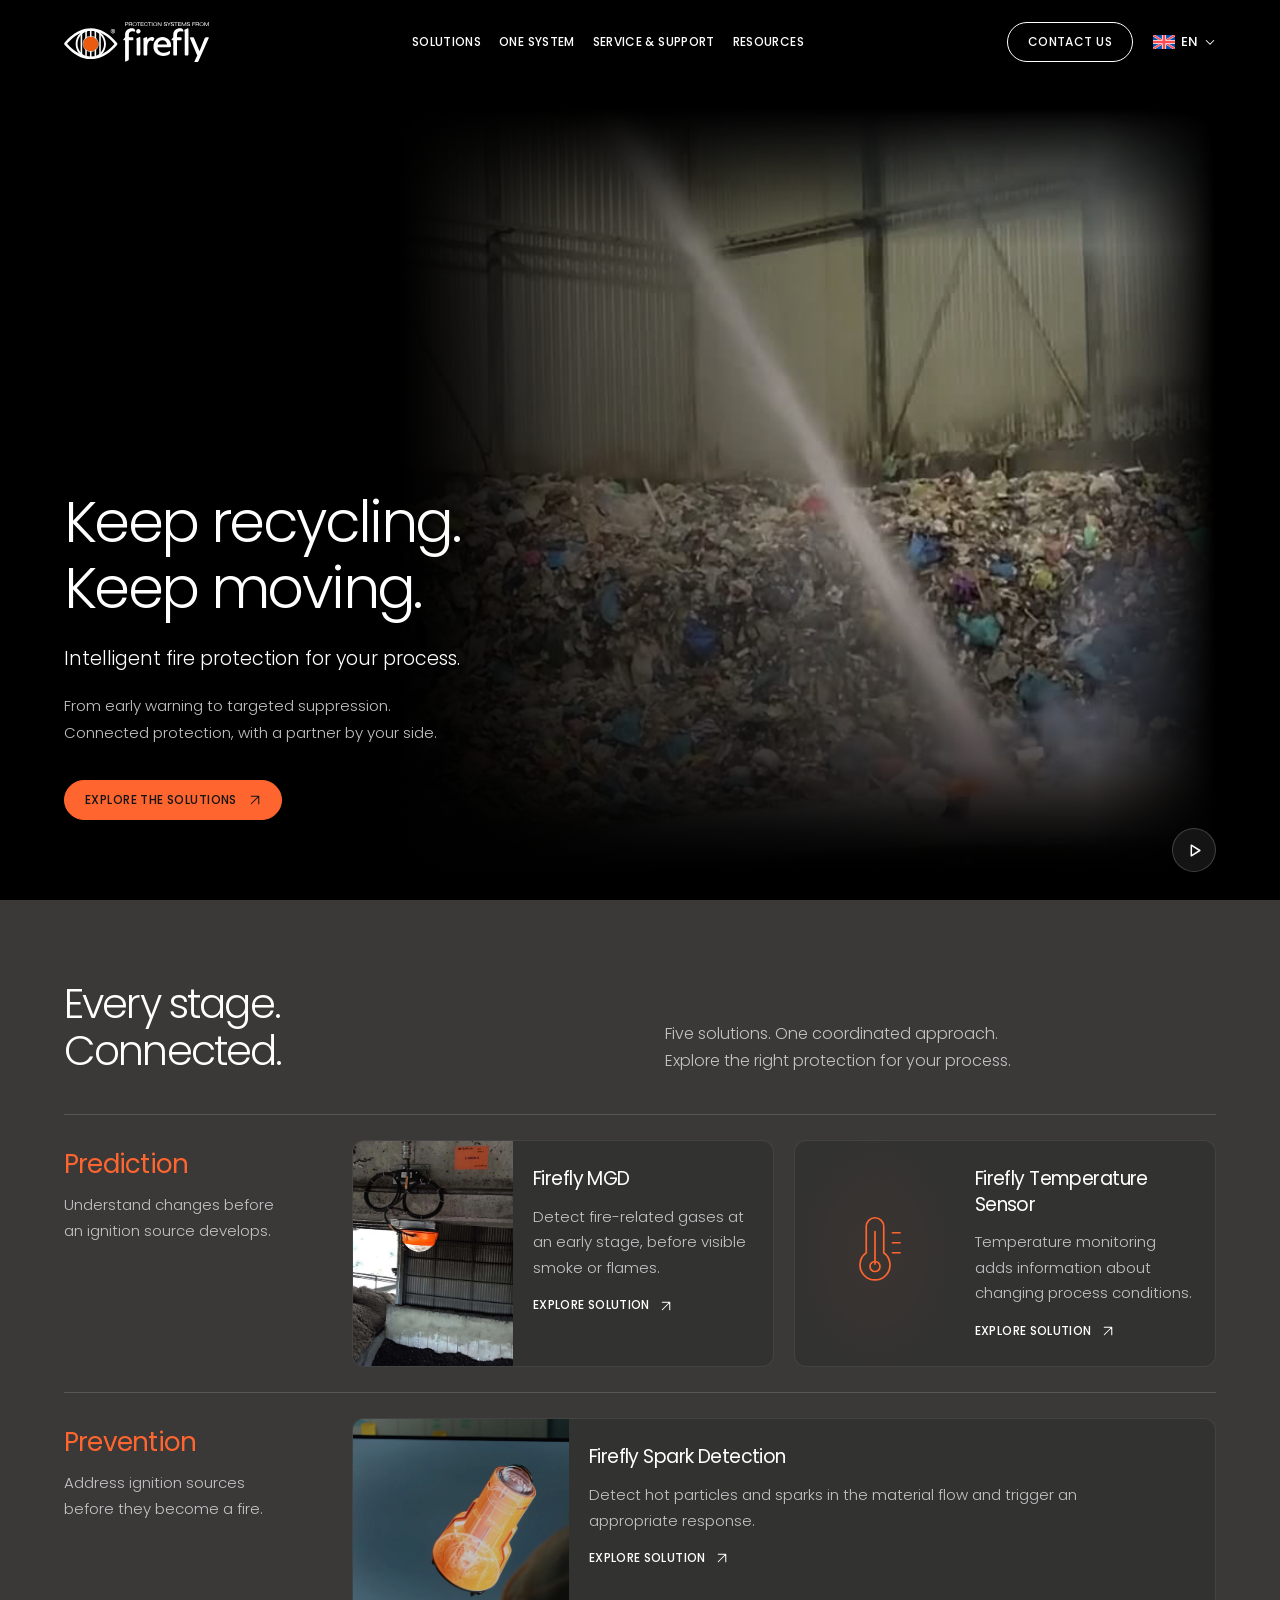
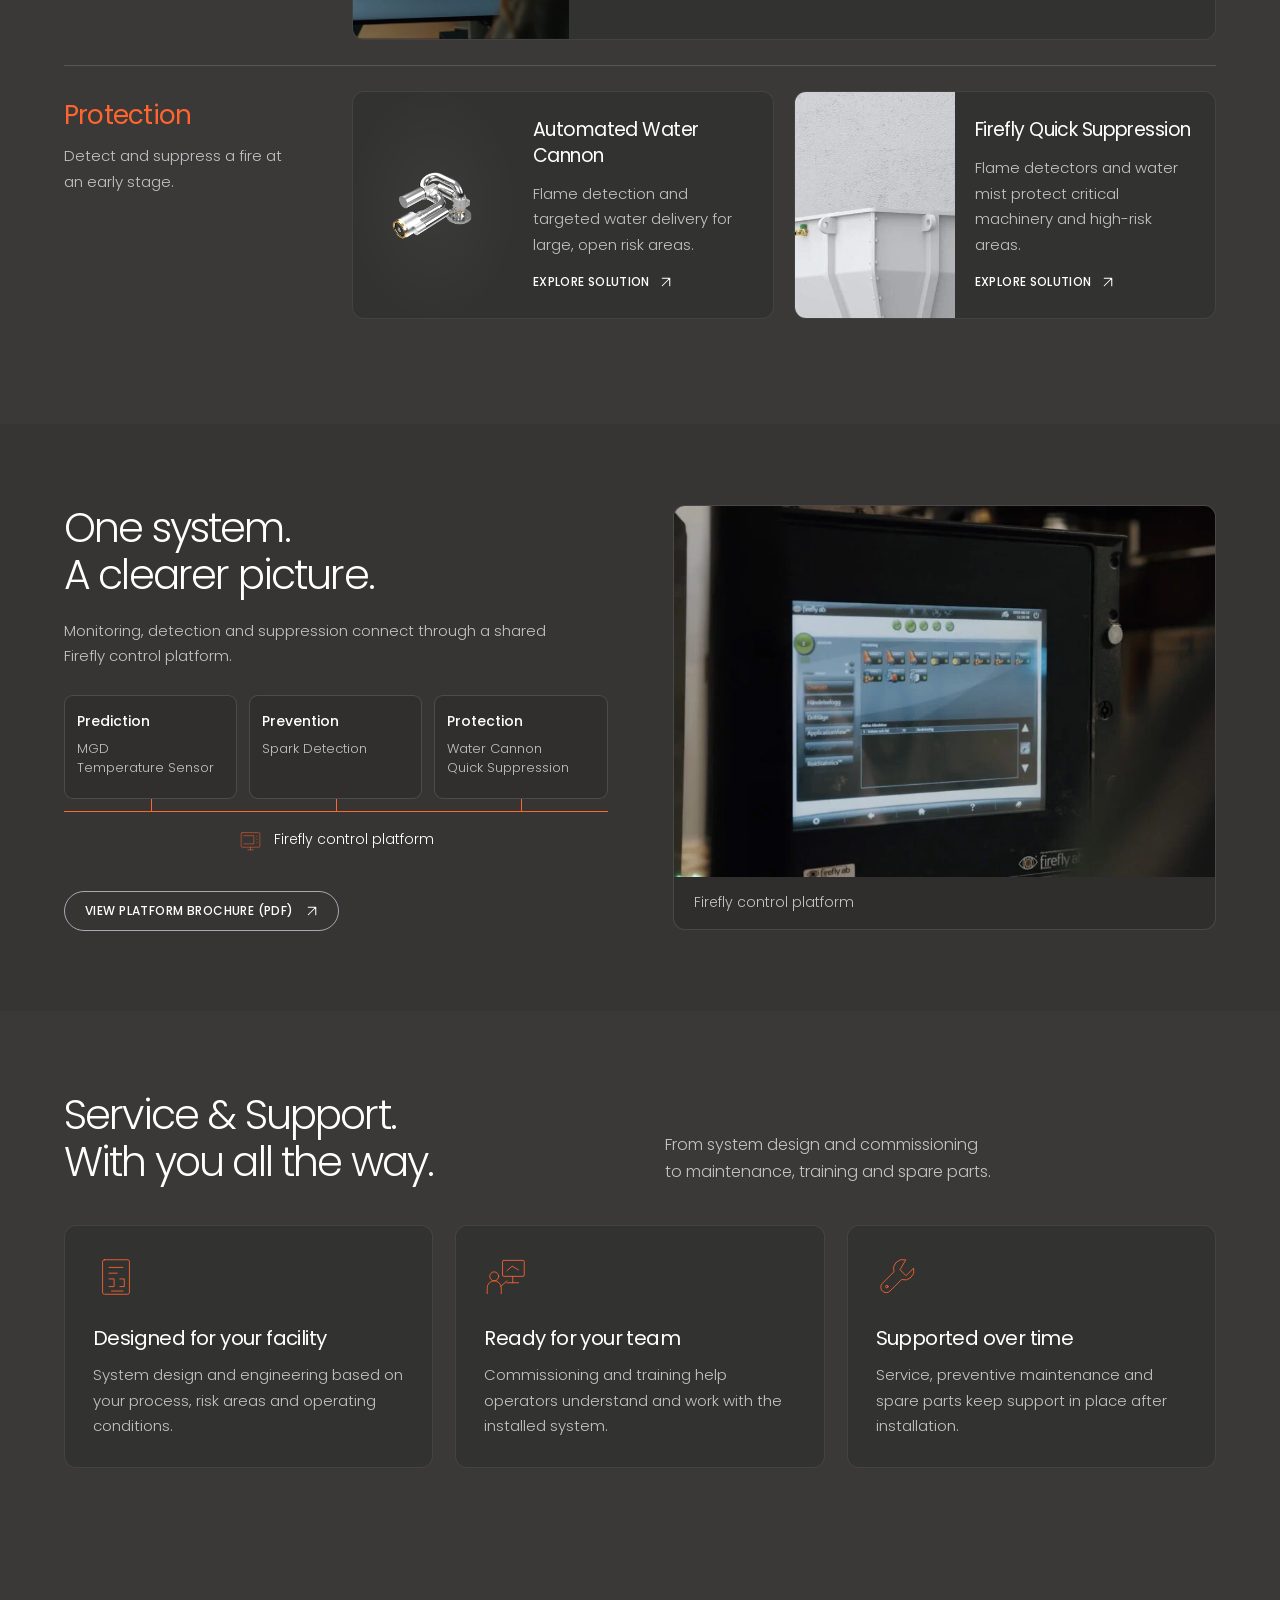
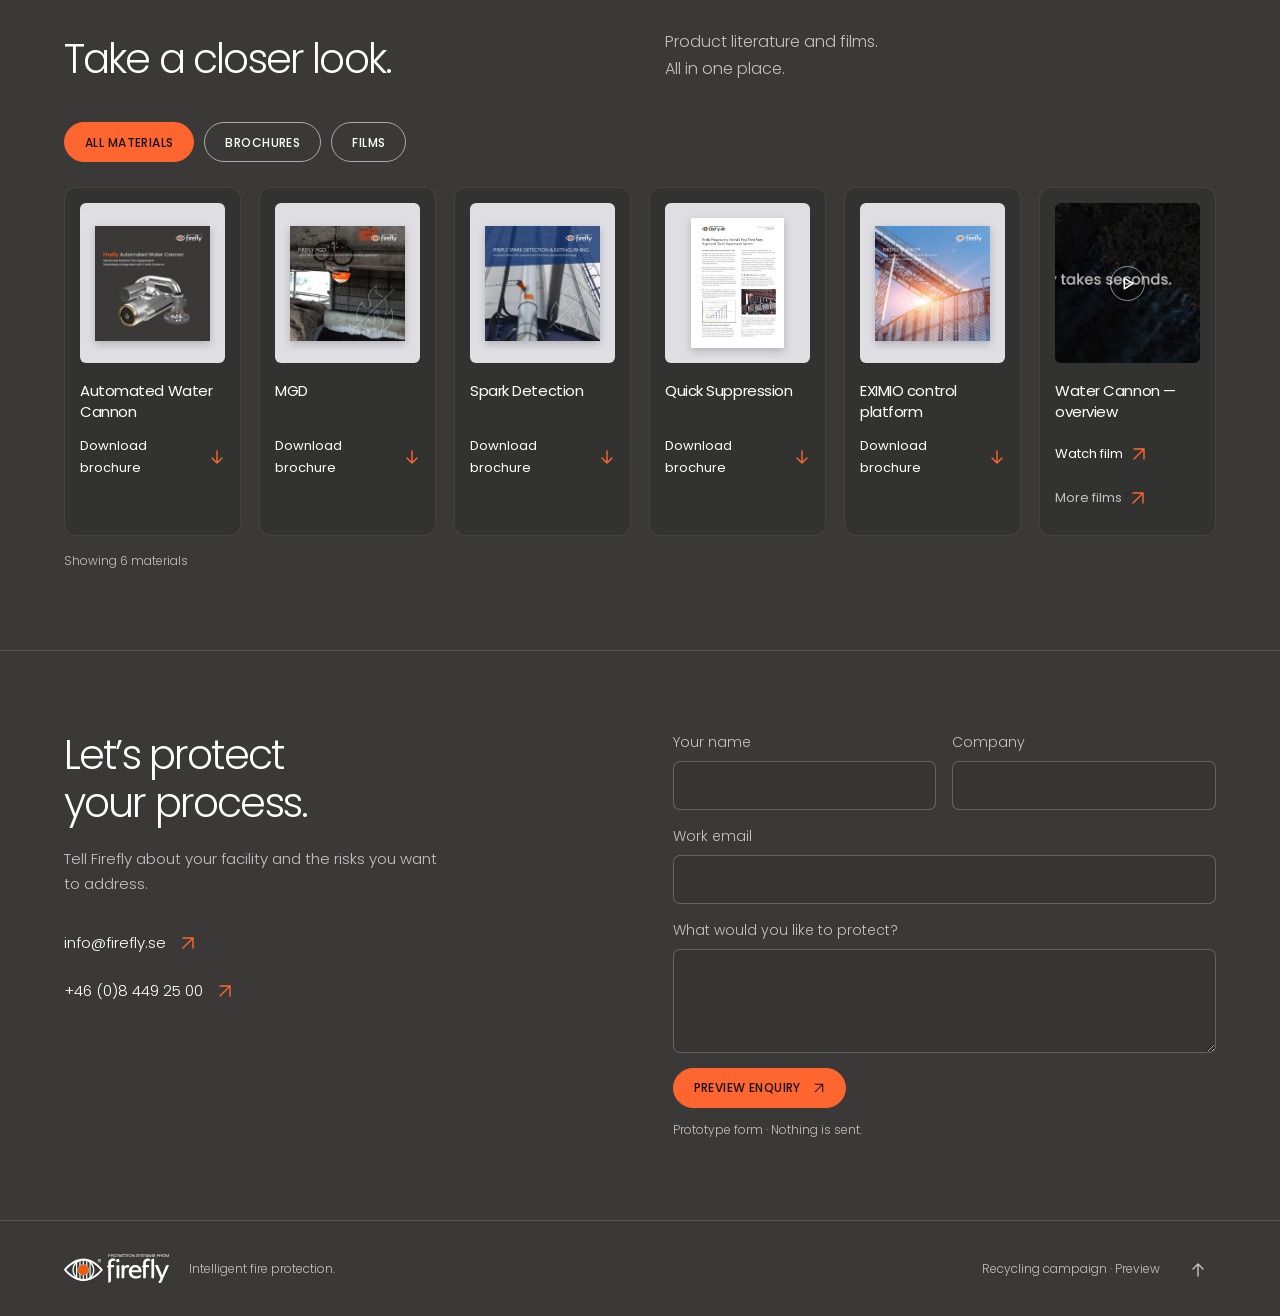
==== commit c7e48fce: "Clarify platform brochure link label" ====
--- a/recycling/index.html
+++ b/recycling/index.html
@@ -1 +1 @@
-<!doctype html><html lang="en"><head><meta charset="utf-8"><meta name="viewport" content="width=device-width,initial-scale=1"><meta name="theme-color" content="#000000"><meta name="robots" content="noindex,nofollow"><meta name="description" content="Explore Firefly solutions for the recycling industry. Prediction, prevention, protection and support."><title>Fire protection for recycling — Firefly Recycling Preview</title><link rel="stylesheet" href="campaign.css?v=polish-20261014"><link rel="stylesheet" href="polish.css?v=polish-20261014"><script src="campaign.js?v=polish-20261014" defer></script></head><body data-page="overview"><a class="skip-link" href="#main">Skip to content</a><header class="site-header"><a class="brand" href="index.html" aria-label="Firefly Recycling home"><img src="assets/logo.svg" alt="Firefly" width="145" height="40"></a><button class="menu-toggle" aria-label="Open menu" aria-expanded="false" aria-controls="navigation"><svg viewBox="0 0 24 24" aria-hidden="true"><path d="M3 8h18M3 16h18"/></svg></button><nav id="navigation" aria-label="Campaign navigation"><button class="menu-close" aria-label="Close menu"><svg viewBox="0 0 24 24" aria-hidden="true"><path d="m5 5 14 14M19 5 5 19"/></svg></button><div class="campaign-links"><a class="campaign-link" href="#solutions">Solutions</a><a class="campaign-link" href="#system">One system</a><a class="campaign-link" href="#partnership">Service & Support</a><a class="campaign-link" href="#resources">Resources</a></div><a class="nav-contact button secondary" href="#contact">Contact us</a></nav><details class="site-language"><summary aria-label="Language: English — prototype"><img src="assets/flag-en.svg" width="22" height="15" alt=""><span>EN</span><svg class="ui-icon" viewBox="0 0 16 16" aria-hidden="true"><path d="m3 6 5 5 5-5"/></svg></summary><div class="language-options" aria-label="Language options"><button type="button" data-language="en"><img src="assets/flag-en.svg" width="22" height="15" alt="">EN<span class="sr-only"> — English</span></button><button type="button" data-language="sv"><img src="assets/flag-sv.svg" width="22" height="15" alt="">SV<span class="sr-only"> — Svenska</span></button><button type="button" data-language="it"><img src="assets/flag-it.svg" width="22" height="15" alt="">IT<span class="sr-only"> — Italiano</span></button><button type="button" data-language="pt-br"><img src="assets/flag-pt-br.svg" width="22" height="15" alt="">PT-BR<span class="sr-only"> — Português</span></button><button type="button" data-language="es"><img src="assets/flag-es.svg" width="22" height="15" alt="">ES<span class="sr-only"> — Español</span></button><button type="button" data-language="pl"><img src="assets/flag-pl.png" width="22" height="15" alt="">PL<span class="sr-only"> — Polski</span></button><button type="button" data-language="us"><img src="assets/flag-us.png" width="22" height="15" alt="">EN-US<span class="sr-only"> — English (US)</span></button></div></details></header><main id="main"><section class="recycling-hero" id="top"><div class="hero-frame wrap"><video class="hero-industry" id="recycling-hero-video" src="assets/recycling-hero-loop.mp4" poster="assets/recycling-hero-loop-poster.jpg" muted playsinline loop autoplay preload="auto" aria-label="Water Cannon operating above indoor recycling material storage"></video><button id="recycling-hero-play" class="hero-film-control" aria-label="Pause hero film"><svg class="ui-icon" viewBox="0 0 16 16" aria-hidden="true"><path d="M5 3v10M11 3v10"/></svg></button><div class="hero-copy"><h1>Keep recycling.<br>Keep moving.</h1><p class="hero-byline">Intelligent fire protection for your process.</p><p class="hero-description">From early warning to targeted suppression.<br>Connected protection, with a partner by your side.</p><a href="#solutions" class="button primary">Explore the solutions <svg class="ui-icon" viewBox="0 0 16 16" aria-hidden="true"><path d="M3 13 13 3M3 3h10v10"/></svg></a></div></div></section><section id="solutions" class="wrap section-space"><div class="section-head"><h2>Every stage.<br>Connected.</h2><p>Five solutions. One coordinated approach.<br>Explore the right protection for your process.</p></div><section class="solution-group" id="prediction" aria-labelledby="heading-prediction"><div class="group-intro"><h3 id="heading-prediction">Prediction</h3><p>Understand changes before an ignition source develops.</p></div><div class="solution-track " tabindex="0" aria-label="Prediction solutions"><a class="solution-card solution-mgd " href="mgd.html"><div class="solution-visual "><img src="assets/mgd-installation.webp" alt="Firefly MGD installation from the official product brochure" width="1196" height="1195" loading="lazy"></div><div class="solution-copy"><h3>Firefly MGD</h3><p>Detect fire-related gases at an early stage, before visible smoke or flames.</p><span class="card-link">Explore solution <svg class="ui-icon" viewBox="0 0 16 16" aria-hidden="true"><path d="M3 13 13 3M3 3h10v10"/></svg></span></div></a><a class="solution-card solution-temperature-sensor " href="temperature-sensor.html"><div class="solution-visual concept-visual"><svg class="line-icon" viewBox="0 0 72 72" aria-hidden="true"><path d="M29 35V14a7 7 0 0 1 14 0v21a12 12 0 1 1-14 0Z"/><path d="M36 18v26m14-25h6m-6 8h6m-6 8h6"/><circle cx="36" cy="46" r="4"/></svg></div><div class="solution-copy"><h3>Firefly Temperature Sensor</h3><p>Temperature monitoring adds information about changing process conditions.</p><span class="card-link">Explore solution <svg class="ui-icon" viewBox="0 0 16 16" aria-hidden="true"><path d="M3 13 13 3M3 3h10v10"/></svg></span></div></a></div></section><section class="solution-group" id="prevention" aria-labelledby="heading-prevention"><div class="group-intro"><h3 id="heading-prevention">Prevention</h3><p>Address ignition sources before they become a fire.</p></div><div class="solution-track single-card" tabindex="0" aria-label="Prevention solutions"><a class="solution-card solution-spark-detection " href="spark-detection.html"><div class="solution-visual "><img src="assets/spark-detector.webp" alt="Firefly infrared detection illustration" width="1920" height="953" loading="lazy"></div><div class="solution-copy"><h3>Firefly Spark Detection</h3><p>Detect hot particles and sparks in the material flow and trigger an appropriate response.</p><span class="card-link">Explore solution <svg class="ui-icon" viewBox="0 0 16 16" aria-hidden="true"><path d="M3 13 13 3M3 3h10v10"/></svg></span></div></a></div></section><section class="solution-group" id="protection" aria-labelledby="heading-protection"><div class="group-intro"><h3 id="heading-protection">Protection</h3><p>Detect and suppress a fire at an early stage.</p></div><div class="solution-track " tabindex="0" aria-label="Protection solutions"><a class="solution-card solution-water-cannon product-cutout" href="water-cannon.html"><div class="solution-visual "><img src="assets/dn50.webp" alt="Firefly Automated Water Cannon DN50" width="1900" height="1069" loading="lazy"></div><div class="solution-copy"><h3>Automated Water Cannon</h3><p>Flame detection and targeted water delivery for large, open risk areas.</p><span class="card-link">Explore solution <svg class="ui-icon" viewBox="0 0 16 16" aria-hidden="true"><path d="M3 13 13 3M3 3h10v10"/></svg></span></div></a><a class="solution-card solution-quick-suppression " href="quick-suppression.html"><div class="solution-visual "><img src="assets/quick-application.webp" alt="Firefly ShredderGuard application illustrating Quick Suppression" width="1024" height="423" loading="lazy"></div><div class="solution-copy"><h3>Firefly Quick Suppression</h3><p>Flame detectors and water mist protect critical machinery and high-risk areas.</p><span class="card-link">Explore solution <svg class="ui-icon" viewBox="0 0 16 16" aria-hidden="true"><path d="M3 13 13 3M3 3h10v10"/></svg></span></div></a></div></section></section><section id="system" class="system-section section-space"><div class="wrap system-grid"><div><h2>One system.<br>A clearer picture.</h2><p>Monitoring, detection and suppression connect through a shared Firefly control platform.</p><div class="system-map" aria-label="All five solutions share the Firefly control platform"><ul><li><strong>Prediction</strong><span>MGD<br>Temperature Sensor</span></li><li><strong>Prevention</strong><span>Spark Detection</span></li><li><strong>Protection</strong><span>Water Cannon<br>Quick Suppression</span></li></ul><p class="map-control"><svg class="line-icon" viewBox="0 0 72 72" aria-hidden="true"><rect x="11" y="15" width="50" height="39" rx="3"/><path d="M18 23h27v22H18m35-20h1m-1 8h1m-1 8h1M29 61h14m-7-7v7"/></svg>Firefly control platform</p></div><a class="button secondary" href="assets/eximio-brochure.pdf" target="_blank" rel="noopener">Explore the platform <svg class="ui-icon" viewBox="0 0 16 16" aria-hidden="true"><path d="M3 13 13 3M3 3h10v10"/></svg></a></div><figure class="system-visual"><img src="assets/control-unit.webp" alt="Firefly control unit with screen showing protected zones" width="1024" height="531" loading="lazy"><figcaption>Firefly control platform</figcaption></figure></div></section><section id="partnership" class="wrap section-space"><div class="section-head"><h2>Service &amp; Support.<br>With you all the way.</h2><p>From system design and commissioning<br>to maintenance, training and spare parts.</p></div><div class="partner-grid"><article><svg class="line-icon" viewBox="0 0 72 72" aria-hidden="true"><rect x="15" y="9" width="42" height="54" rx="3"/><path d="M25 21h22M25 30h13m-13 9h8v12h-8m17-12h7v12h-7m-13 7h18"/></svg><h3>Designed for your facility</h3><p>System design and engineering based on your process, risk areas and operating conditions.</p></article><article><svg class="line-icon" viewBox="0 0 72 72" aria-hidden="true"><rect x="29" y="10" width="34" height="25" rx="2"/><path d="m36 26 8-7 10 6M45 35v10m-9 0h18"/><circle cx="16" cy="35" r="7"/><path d="M5 62V53a11 11 0 0 1 22 0v9m-1-11 10-9"/></svg><h3>Ready for your team</h3><p>Commissioning and training help operators understand and work with the installed system.</p></article><article><svg class="line-icon" viewBox="0 0 72 72" aria-hidden="true"><path d="M46 9a15 15 0 0 0-18 19L10 46a8 8 0 1 0 12 12l18-18A15 15 0 0 0 59 22L47 34l-9-9Z"/><circle cx="17" cy="51" r="2"/></svg><h3>Supported over time</h3><p>Service, preventive maintenance and spare parts keep support in place after installation.</p></article></div></section><section id="resources" class="wrap section-space"><div class="section-head"><h2>Take a closer look.</h2><p>Product literature and films.<br>All in one place.</p></div><div class="material-filters" role="group" aria-label="Filter materials"><button class="button secondary" data-resource-filter="all" aria-pressed="true">All materials</button><button class="button secondary" data-resource-filter="document" aria-pressed="false">Brochures</button><button class="button secondary" data-resource-filter="video" aria-pressed="false">Films</button></div><div class="material-grid"><article class="material-card" data-kind="document"><a class="material-document" href="assets/water-cannon-brochure.pdf" target="_blank" rel="noopener" aria-label="Open Automated Water Cannon brochure"><img src="assets/water-cannon-brochure-cover.webp" alt="Automated Water Cannon brochure cover" width="500" height="500" loading="lazy"></a><h3>Automated Water Cannon</h3><a href="assets/water-cannon-brochure.pdf" download class="text-link">Download brochure <svg class="ui-icon" viewBox="0 0 16 16" aria-hidden="true"><path d="M8 2v12m-5-5 5 5 5-5"/></svg></a></article><article class="material-card" data-kind="document"><a class="material-document" href="assets/mgd-brochure.pdf" target="_blank" rel="noopener" aria-label="Open MGD brochure"><img src="assets/mgd-brochure-cover.webp" alt="MGD brochure cover" width="500" height="500" loading="lazy"></a><h3>MGD</h3><a href="assets/mgd-brochure.pdf" download class="text-link">Download brochure <svg class="ui-icon" viewBox="0 0 16 16" aria-hidden="true"><path d="M8 2v12m-5-5 5 5 5-5"/></svg></a></article><article class="material-card" data-kind="document"><a class="material-document" href="assets/spark-detection-brochure.pdf" target="_blank" rel="noopener" aria-label="Open Spark Detection brochure"><img src="assets/spark-detection-brochure-cover.webp" alt="Spark Detection brochure cover" width="500" height="500" loading="lazy"></a><h3>Spark Detection</h3><a href="assets/spark-detection-brochure.pdf" download class="text-link">Download brochure <svg class="ui-icon" viewBox="0 0 16 16" aria-hidden="true"><path d="M8 2v12m-5-5 5 5 5-5"/></svg></a></article><article class="material-card" data-kind="document"><a class="material-document" href="assets/quick-suppression-brochure.pdf" target="_blank" rel="noopener" aria-label="Open Quick Suppression brochure"><img src="assets/quick-suppression-brochure-cover.webp" alt="Quick Suppression brochure cover" width="354" height="500" loading="lazy"></a><h3>Quick Suppression</h3><a href="assets/quick-suppression-brochure.pdf" download class="text-link">Download brochure <svg class="ui-icon" viewBox="0 0 16 16" aria-hidden="true"><path d="M8 2v12m-5-5 5 5 5-5"/></svg></a></article><article class="material-card" data-kind="document"><a class="material-document" href="assets/eximio-brochure.pdf" target="_blank" rel="noopener" aria-label="Open EXIMIO control platform brochure"><img src="assets/eximio-brochure-cover.webp" alt="EXIMIO control platform brochure cover" width="500" height="500" loading="lazy"></a><h3>EXIMIO control platform</h3><a href="assets/eximio-brochure.pdf" download class="text-link">Download brochure <svg class="ui-icon" viewBox="0 0 16 16" aria-hidden="true"><path d="M8 2v12m-5-5 5 5 5-5"/></svg></a></article><article class="material-card" data-kind="video"><button type="button" class="material-film" data-resource-video="overview" aria-label="Play Water Cannon overview film"><img src="assets/overview-poster.jpg" alt="" width="1280" height="720" loading="lazy"><span class="film-symbol"><svg class="ui-icon" viewBox="0 0 16 16" aria-hidden="true"><path d="m5 3 8 5-8 5Z"/></svg></span></button><h3>Water Cannon — overview</h3><button type="button" class="text-link material-watch" data-resource-video="overview">Watch film <svg class="ui-icon" viewBox="0 0 16 16" aria-hidden="true"><path d="M3 13 13 3M3 3h10v10"/></svg></button><a class="text-link more-films" href="water-cannon.html#resources">More films <svg class="ui-icon" viewBox="0 0 16 16" aria-hidden="true"><path d="M3 13 13 3M3 3h10v10"/></svg></a></article></div><p class="resource-count" role="status">Showing 6 materials</p></section><section id="contact" class="contact wrap section-space"><div><h2>Let’s protect<br>your process.</h2><p>Tell Firefly about your facility and the risks you want to address.</p><a href="mailto:info@firefly.se" class="contact-link">info@firefly.se <svg class="ui-icon" viewBox="0 0 16 16" aria-hidden="true"><path d="M3 13 13 3M3 3h10v10"/></svg></a><a href="tel:+4684492500" class="contact-link">+46 (0)8 449 25 00 <svg class="ui-icon" viewBox="0 0 16 16" aria-hidden="true"><path d="M3 13 13 3M3 3h10v10"/></svg></a></div><form id="campaign-contact"><div class="form-pair"><label>Your name<input name="name" autocomplete="name" required></label><label>Company<input name="company" autocomplete="organization" required></label></div><label>Work email<input name="email" type="email" autocomplete="email" required></label><label>What would you like to protect?<textarea name="message" rows="3" required></textarea></label><button class="button primary" type="submit">Preview enquiry <svg class="ui-icon" viewBox="0 0 16 16" aria-hidden="true"><path d="M3 13 13 3M3 3h10v10"/></svg></button><small>Prototype form · Nothing is sent.</small><p id="enquiry-result" role="status" hidden></p></form></section></main><dialog id="campaign-video-dialog" class="campaign-film-dialog" aria-labelledby="campaign-video-title"><div class="campaign-dialog-head"><h2 id="campaign-video-title">Automated Water Cannon — overview</h2><button type="button" class="campaign-dialog-close" id="campaign-close-video" aria-label="Close film"><svg class="ui-icon" viewBox="0 0 16 16" aria-hidden="true"><path d="m3 3 10 10M13 3 3 13"/></svg></button></div><video id="campaign-video-player" controls muted playsinline preload="none" poster="assets/overview-poster.jpg"></video><p id="campaign-video-error" role="status" hidden>Unable to play the film here. You can open the video file below.</p><div class="campaign-dialog-foot"><a class="text-link" id="campaign-video-fallback" href="assets/overview.mp4" target="_blank" rel="noopener">Open video file <svg class="ui-icon" viewBox="0 0 16 16" aria-hidden="true"><path d="M3 13 13 3M3 3h10v10"/></svg></a><a class="text-link" href="water-cannon.html#resources">All Water Cannon films <svg class="ui-icon" viewBox="0 0 16 16" aria-hidden="true"><path d="M3 13 13 3M3 3h10v10"/></svg></a></div></dialog><footer class="wrap"><a href="index.html" aria-label="Firefly Recycling home"><img src="assets/logo.svg" alt="Firefly" width="105" height="30"></a><p>Intelligent fire protection.</p><span>Recycling campaign · Preview</span><a href="#top" aria-label="Back to top"><svg class="ui-icon" viewBox="0 0 16 16" aria-hidden="true"><path d="M8 14V2m-5 5 5-5 5 5"/></svg></a></footer><div id="prototype-message" class="toast" role="status" hidden></div></body></html>+<!doctype html><html lang="en"><head><meta charset="utf-8"><meta name="viewport" content="width=device-width,initial-scale=1"><meta name="theme-color" content="#000000"><meta name="robots" content="noindex,nofollow"><meta name="description" content="Explore Firefly solutions for the recycling industry. Prediction, prevention, protection and support."><title>Fire protection for recycling — Firefly Recycling Preview</title><link rel="stylesheet" href="campaign.css?v=polish-20261014"><link rel="stylesheet" href="polish.css?v=polish-20261014"><script src="campaign.js?v=polish-20261014" defer></script></head><body data-page="overview"><a class="skip-link" href="#main">Skip to content</a><header class="site-header"><a class="brand" href="index.html" aria-label="Firefly Recycling home"><img src="assets/logo.svg" alt="Firefly" width="145" height="40"></a><button class="menu-toggle" aria-label="Open menu" aria-expanded="false" aria-controls="navigation"><svg viewBox="0 0 24 24" aria-hidden="true"><path d="M3 8h18M3 16h18"/></svg></button><nav id="navigation" aria-label="Campaign navigation"><button class="menu-close" aria-label="Close menu"><svg viewBox="0 0 24 24" aria-hidden="true"><path d="m5 5 14 14M19 5 5 19"/></svg></button><div class="campaign-links"><a class="campaign-link" href="#solutions">Solutions</a><a class="campaign-link" href="#system">One system</a><a class="campaign-link" href="#partnership">Service & Support</a><a class="campaign-link" href="#resources">Resources</a></div><a class="nav-contact button secondary" href="#contact">Contact us</a></nav><details class="site-language"><summary aria-label="Language: English — prototype"><img src="assets/flag-en.svg" width="22" height="15" alt=""><span>EN</span><svg class="ui-icon" viewBox="0 0 16 16" aria-hidden="true"><path d="m3 6 5 5 5-5"/></svg></summary><div class="language-options" aria-label="Language options"><button type="button" data-language="en"><img src="assets/flag-en.svg" width="22" height="15" alt="">EN<span class="sr-only"> — English</span></button><button type="button" data-language="sv"><img src="assets/flag-sv.svg" width="22" height="15" alt="">SV<span class="sr-only"> — Svenska</span></button><button type="button" data-language="it"><img src="assets/flag-it.svg" width="22" height="15" alt="">IT<span class="sr-only"> — Italiano</span></button><button type="button" data-language="pt-br"><img src="assets/flag-pt-br.svg" width="22" height="15" alt="">PT-BR<span class="sr-only"> — Português</span></button><button type="button" data-language="es"><img src="assets/flag-es.svg" width="22" height="15" alt="">ES<span class="sr-only"> — Español</span></button><button type="button" data-language="pl"><img src="assets/flag-pl.png" width="22" height="15" alt="">PL<span class="sr-only"> — Polski</span></button><button type="button" data-language="us"><img src="assets/flag-us.png" width="22" height="15" alt="">EN-US<span class="sr-only"> — English (US)</span></button></div></details></header><main id="main"><section class="recycling-hero" id="top"><div class="hero-frame wrap"><video class="hero-industry" id="recycling-hero-video" src="assets/recycling-hero-loop.mp4" poster="assets/recycling-hero-loop-poster.jpg" muted playsinline loop autoplay preload="auto" aria-label="Water Cannon operating above indoor recycling material storage"></video><button id="recycling-hero-play" class="hero-film-control" aria-label="Pause hero film"><svg class="ui-icon" viewBox="0 0 16 16" aria-hidden="true"><path d="M5 3v10M11 3v10"/></svg></button><div class="hero-copy"><h1>Keep recycling.<br>Keep moving.</h1><p class="hero-byline">Intelligent fire protection for your process.</p><p class="hero-description">From early warning to targeted suppression.<br>Connected protection, with a partner by your side.</p><a href="#solutions" class="button primary">Explore the solutions <svg class="ui-icon" viewBox="0 0 16 16" aria-hidden="true"><path d="M3 13 13 3M3 3h10v10"/></svg></a></div></div></section><section id="solutions" class="wrap section-space"><div class="section-head"><h2>Every stage.<br>Connected.</h2><p>Five solutions. One coordinated approach.<br>Explore the right protection for your process.</p></div><section class="solution-group" id="prediction" aria-labelledby="heading-prediction"><div class="group-intro"><h3 id="heading-prediction">Prediction</h3><p>Understand changes before an ignition source develops.</p></div><div class="solution-track " tabindex="0" aria-label="Prediction solutions"><a class="solution-card solution-mgd " href="mgd.html"><div class="solution-visual "><img src="assets/mgd-installation.webp" alt="Firefly MGD installation from the official product brochure" width="1196" height="1195" loading="lazy"></div><div class="solution-copy"><h3>Firefly MGD</h3><p>Detect fire-related gases at an early stage, before visible smoke or flames.</p><span class="card-link">Explore solution <svg class="ui-icon" viewBox="0 0 16 16" aria-hidden="true"><path d="M3 13 13 3M3 3h10v10"/></svg></span></div></a><a class="solution-card solution-temperature-sensor " href="temperature-sensor.html"><div class="solution-visual concept-visual"><svg class="line-icon" viewBox="0 0 72 72" aria-hidden="true"><path d="M29 35V14a7 7 0 0 1 14 0v21a12 12 0 1 1-14 0Z"/><path d="M36 18v26m14-25h6m-6 8h6m-6 8h6"/><circle cx="36" cy="46" r="4"/></svg></div><div class="solution-copy"><h3>Firefly Temperature Sensor</h3><p>Temperature monitoring adds information about changing process conditions.</p><span class="card-link">Explore solution <svg class="ui-icon" viewBox="0 0 16 16" aria-hidden="true"><path d="M3 13 13 3M3 3h10v10"/></svg></span></div></a></div></section><section class="solution-group" id="prevention" aria-labelledby="heading-prevention"><div class="group-intro"><h3 id="heading-prevention">Prevention</h3><p>Address ignition sources before they become a fire.</p></div><div class="solution-track single-card" tabindex="0" aria-label="Prevention solutions"><a class="solution-card solution-spark-detection " href="spark-detection.html"><div class="solution-visual "><img src="assets/spark-detector.webp" alt="Firefly infrared detection illustration" width="1920" height="953" loading="lazy"></div><div class="solution-copy"><h3>Firefly Spark Detection</h3><p>Detect hot particles and sparks in the material flow and trigger an appropriate response.</p><span class="card-link">Explore solution <svg class="ui-icon" viewBox="0 0 16 16" aria-hidden="true"><path d="M3 13 13 3M3 3h10v10"/></svg></span></div></a></div></section><section class="solution-group" id="protection" aria-labelledby="heading-protection"><div class="group-intro"><h3 id="heading-protection">Protection</h3><p>Detect and suppress a fire at an early stage.</p></div><div class="solution-track " tabindex="0" aria-label="Protection solutions"><a class="solution-card solution-water-cannon product-cutout" href="water-cannon.html"><div class="solution-visual "><img src="assets/dn50.webp" alt="Firefly Automated Water Cannon DN50" width="1900" height="1069" loading="lazy"></div><div class="solution-copy"><h3>Automated Water Cannon</h3><p>Flame detection and targeted water delivery for large, open risk areas.</p><span class="card-link">Explore solution <svg class="ui-icon" viewBox="0 0 16 16" aria-hidden="true"><path d="M3 13 13 3M3 3h10v10"/></svg></span></div></a><a class="solution-card solution-quick-suppression " href="quick-suppression.html"><div class="solution-visual "><img src="assets/quick-application.webp" alt="Firefly ShredderGuard application illustrating Quick Suppression" width="1024" height="423" loading="lazy"></div><div class="solution-copy"><h3>Firefly Quick Suppression</h3><p>Flame detectors and water mist protect critical machinery and high-risk areas.</p><span class="card-link">Explore solution <svg class="ui-icon" viewBox="0 0 16 16" aria-hidden="true"><path d="M3 13 13 3M3 3h10v10"/></svg></span></div></a></div></section></section><section id="system" class="system-section section-space"><div class="wrap system-grid"><div><h2>One system.<br>A clearer picture.</h2><p>Monitoring, detection and suppression connect through a shared Firefly control platform.</p><div class="system-map" aria-label="All five solutions share the Firefly control platform"><ul><li><strong>Prediction</strong><span>MGD<br>Temperature Sensor</span></li><li><strong>Prevention</strong><span>Spark Detection</span></li><li><strong>Protection</strong><span>Water Cannon<br>Quick Suppression</span></li></ul><p class="map-control"><svg class="line-icon" viewBox="0 0 72 72" aria-hidden="true"><rect x="11" y="15" width="50" height="39" rx="3"/><path d="M18 23h27v22H18m35-20h1m-1 8h1m-1 8h1M29 61h14m-7-7v7"/></svg>Firefly control platform</p></div><a class="button secondary" href="assets/eximio-brochure.pdf" target="_blank" rel="noopener">View platform brochure (PDF) <svg class="ui-icon" viewBox="0 0 16 16" aria-hidden="true"><path d="M3 13 13 3M3 3h10v10"/></svg></a></div><figure class="system-visual"><img src="assets/control-unit.webp" alt="Firefly control unit with screen showing protected zones" width="1024" height="531" loading="lazy"><figcaption>Firefly control platform</figcaption></figure></div></section><section id="partnership" class="wrap section-space"><div class="section-head"><h2>Service &amp; Support.<br>With you all the way.</h2><p>From system design and commissioning<br>to maintenance, training and spare parts.</p></div><div class="partner-grid"><article><svg class="line-icon" viewBox="0 0 72 72" aria-hidden="true"><rect x="15" y="9" width="42" height="54" rx="3"/><path d="M25 21h22M25 30h13m-13 9h8v12h-8m17-12h7v12h-7m-13 7h18"/></svg><h3>Designed for your facility</h3><p>System design and engineering based on your process, risk areas and operating conditions.</p></article><article><svg class="line-icon" viewBox="0 0 72 72" aria-hidden="true"><rect x="29" y="10" width="34" height="25" rx="2"/><path d="m36 26 8-7 10 6M45 35v10m-9 0h18"/><circle cx="16" cy="35" r="7"/><path d="M5 62V53a11 11 0 0 1 22 0v9m-1-11 10-9"/></svg><h3>Ready for your team</h3><p>Commissioning and training help operators understand and work with the installed system.</p></article><article><svg class="line-icon" viewBox="0 0 72 72" aria-hidden="true"><path d="M46 9a15 15 0 0 0-18 19L10 46a8 8 0 1 0 12 12l18-18A15 15 0 0 0 59 22L47 34l-9-9Z"/><circle cx="17" cy="51" r="2"/></svg><h3>Supported over time</h3><p>Service, preventive maintenance and spare parts keep support in place after installation.</p></article></div></section><section id="resources" class="wrap section-space"><div class="section-head"><h2>Take a closer look.</h2><p>Product literature and films.<br>All in one place.</p></div><div class="material-filters" role="group" aria-label="Filter materials"><button class="button secondary" data-resource-filter="all" aria-pressed="true">All materials</button><button class="button secondary" data-resource-filter="document" aria-pressed="false">Brochures</button><button class="button secondary" data-resource-filter="video" aria-pressed="false">Films</button></div><div class="material-grid"><article class="material-card" data-kind="document"><a class="material-document" href="assets/water-cannon-brochure.pdf" target="_blank" rel="noopener" aria-label="Open Automated Water Cannon brochure"><img src="assets/water-cannon-brochure-cover.webp" alt="Automated Water Cannon brochure cover" width="500" height="500" loading="lazy"></a><h3>Automated Water Cannon</h3><a href="assets/water-cannon-brochure.pdf" download class="text-link">Download brochure <svg class="ui-icon" viewBox="0 0 16 16" aria-hidden="true"><path d="M8 2v12m-5-5 5 5 5-5"/></svg></a></article><article class="material-card" data-kind="document"><a class="material-document" href="assets/mgd-brochure.pdf" target="_blank" rel="noopener" aria-label="Open MGD brochure"><img src="assets/mgd-brochure-cover.webp" alt="MGD brochure cover" width="500" height="500" loading="lazy"></a><h3>MGD</h3><a href="assets/mgd-brochure.pdf" download class="text-link">Download brochure <svg class="ui-icon" viewBox="0 0 16 16" aria-hidden="true"><path d="M8 2v12m-5-5 5 5 5-5"/></svg></a></article><article class="material-card" data-kind="document"><a class="material-document" href="assets/spark-detection-brochure.pdf" target="_blank" rel="noopener" aria-label="Open Spark Detection brochure"><img src="assets/spark-detection-brochure-cover.webp" alt="Spark Detection brochure cover" width="500" height="500" loading="lazy"></a><h3>Spark Detection</h3><a href="assets/spark-detection-brochure.pdf" download class="text-link">Download brochure <svg class="ui-icon" viewBox="0 0 16 16" aria-hidden="true"><path d="M8 2v12m-5-5 5 5 5-5"/></svg></a></article><article class="material-card" data-kind="document"><a class="material-document" href="assets/quick-suppression-brochure.pdf" target="_blank" rel="noopener" aria-label="Open Quick Suppression brochure"><img src="assets/quick-suppression-brochure-cover.webp" alt="Quick Suppression brochure cover" width="354" height="500" loading="lazy"></a><h3>Quick Suppression</h3><a href="assets/quick-suppression-brochure.pdf" download class="text-link">Download brochure <svg class="ui-icon" viewBox="0 0 16 16" aria-hidden="true"><path d="M8 2v12m-5-5 5 5 5-5"/></svg></a></article><article class="material-card" data-kind="document"><a class="material-document" href="assets/eximio-brochure.pdf" target="_blank" rel="noopener" aria-label="Open EXIMIO control platform brochure"><img src="assets/eximio-brochure-cover.webp" alt="EXIMIO control platform brochure cover" width="500" height="500" loading="lazy"></a><h3>EXIMIO control platform</h3><a href="assets/eximio-brochure.pdf" download class="text-link">Download brochure <svg class="ui-icon" viewBox="0 0 16 16" aria-hidden="true"><path d="M8 2v12m-5-5 5 5 5-5"/></svg></a></article><article class="material-card" data-kind="video"><button type="button" class="material-film" data-resource-video="overview" aria-label="Play Water Cannon overview film"><img src="assets/overview-poster.jpg" alt="" width="1280" height="720" loading="lazy"><span class="film-symbol"><svg class="ui-icon" viewBox="0 0 16 16" aria-hidden="true"><path d="m5 3 8 5-8 5Z"/></svg></span></button><h3>Water Cannon — overview</h3><button type="button" class="text-link material-watch" data-resource-video="overview">Watch film <svg class="ui-icon" viewBox="0 0 16 16" aria-hidden="true"><path d="M3 13 13 3M3 3h10v10"/></svg></button><a class="text-link more-films" href="water-cannon.html#resources">More films <svg class="ui-icon" viewBox="0 0 16 16" aria-hidden="true"><path d="M3 13 13 3M3 3h10v10"/></svg></a></article></div><p class="resource-count" role="status">Showing 6 materials</p></section><section id="contact" class="contact wrap section-space"><div><h2>Let’s protect<br>your process.</h2><p>Tell Firefly about your facility and the risks you want to address.</p><a href="mailto:info@firefly.se" class="contact-link">info@firefly.se <svg class="ui-icon" viewBox="0 0 16 16" aria-hidden="true"><path d="M3 13 13 3M3 3h10v10"/></svg></a><a href="tel:+4684492500" class="contact-link">+46 (0)8 449 25 00 <svg class="ui-icon" viewBox="0 0 16 16" aria-hidden="true"><path d="M3 13 13 3M3 3h10v10"/></svg></a></div><form id="campaign-contact"><div class="form-pair"><label>Your name<input name="name" autocomplete="name" required></label><label>Company<input name="company" autocomplete="organization" required></label></div><label>Work email<input name="email" type="email" autocomplete="email" required></label><label>What would you like to protect?<textarea name="message" rows="3" required></textarea></label><button class="button primary" type="submit">Preview enquiry <svg class="ui-icon" viewBox="0 0 16 16" aria-hidden="true"><path d="M3 13 13 3M3 3h10v10"/></svg></button><small>Prototype form · Nothing is sent.</small><p id="enquiry-result" role="status" hidden></p></form></section></main><dialog id="campaign-video-dialog" class="campaign-film-dialog" aria-labelledby="campaign-video-title"><div class="campaign-dialog-head"><h2 id="campaign-video-title">Automated Water Cannon — overview</h2><button type="button" class="campaign-dialog-close" id="campaign-close-video" aria-label="Close film"><svg class="ui-icon" viewBox="0 0 16 16" aria-hidden="true"><path d="m3 3 10 10M13 3 3 13"/></svg></button></div><video id="campaign-video-player" controls muted playsinline preload="none" poster="assets/overview-poster.jpg"></video><p id="campaign-video-error" role="status" hidden>Unable to play the film here. You can open the video file below.</p><div class="campaign-dialog-foot"><a class="text-link" id="campaign-video-fallback" href="assets/overview.mp4" target="_blank" rel="noopener">Open video file <svg class="ui-icon" viewBox="0 0 16 16" aria-hidden="true"><path d="M3 13 13 3M3 3h10v10"/></svg></a><a class="text-link" href="water-cannon.html#resources">All Water Cannon films <svg class="ui-icon" viewBox="0 0 16 16" aria-hidden="true"><path d="M3 13 13 3M3 3h10v10"/></svg></a></div></dialog><footer class="wrap"><a href="index.html" aria-label="Firefly Recycling home"><img src="assets/logo.svg" alt="Firefly" width="105" height="30"></a><p>Intelligent fire protection.</p><span>Recycling campaign · Preview</span><a href="#top" aria-label="Back to top"><svg class="ui-icon" viewBox="0 0 16 16" aria-hidden="true"><path d="M8 14V2m-5 5 5-5 5 5"/></svg></a></footer><div id="prototype-message" class="toast" role="status" hidden></div></body></html>
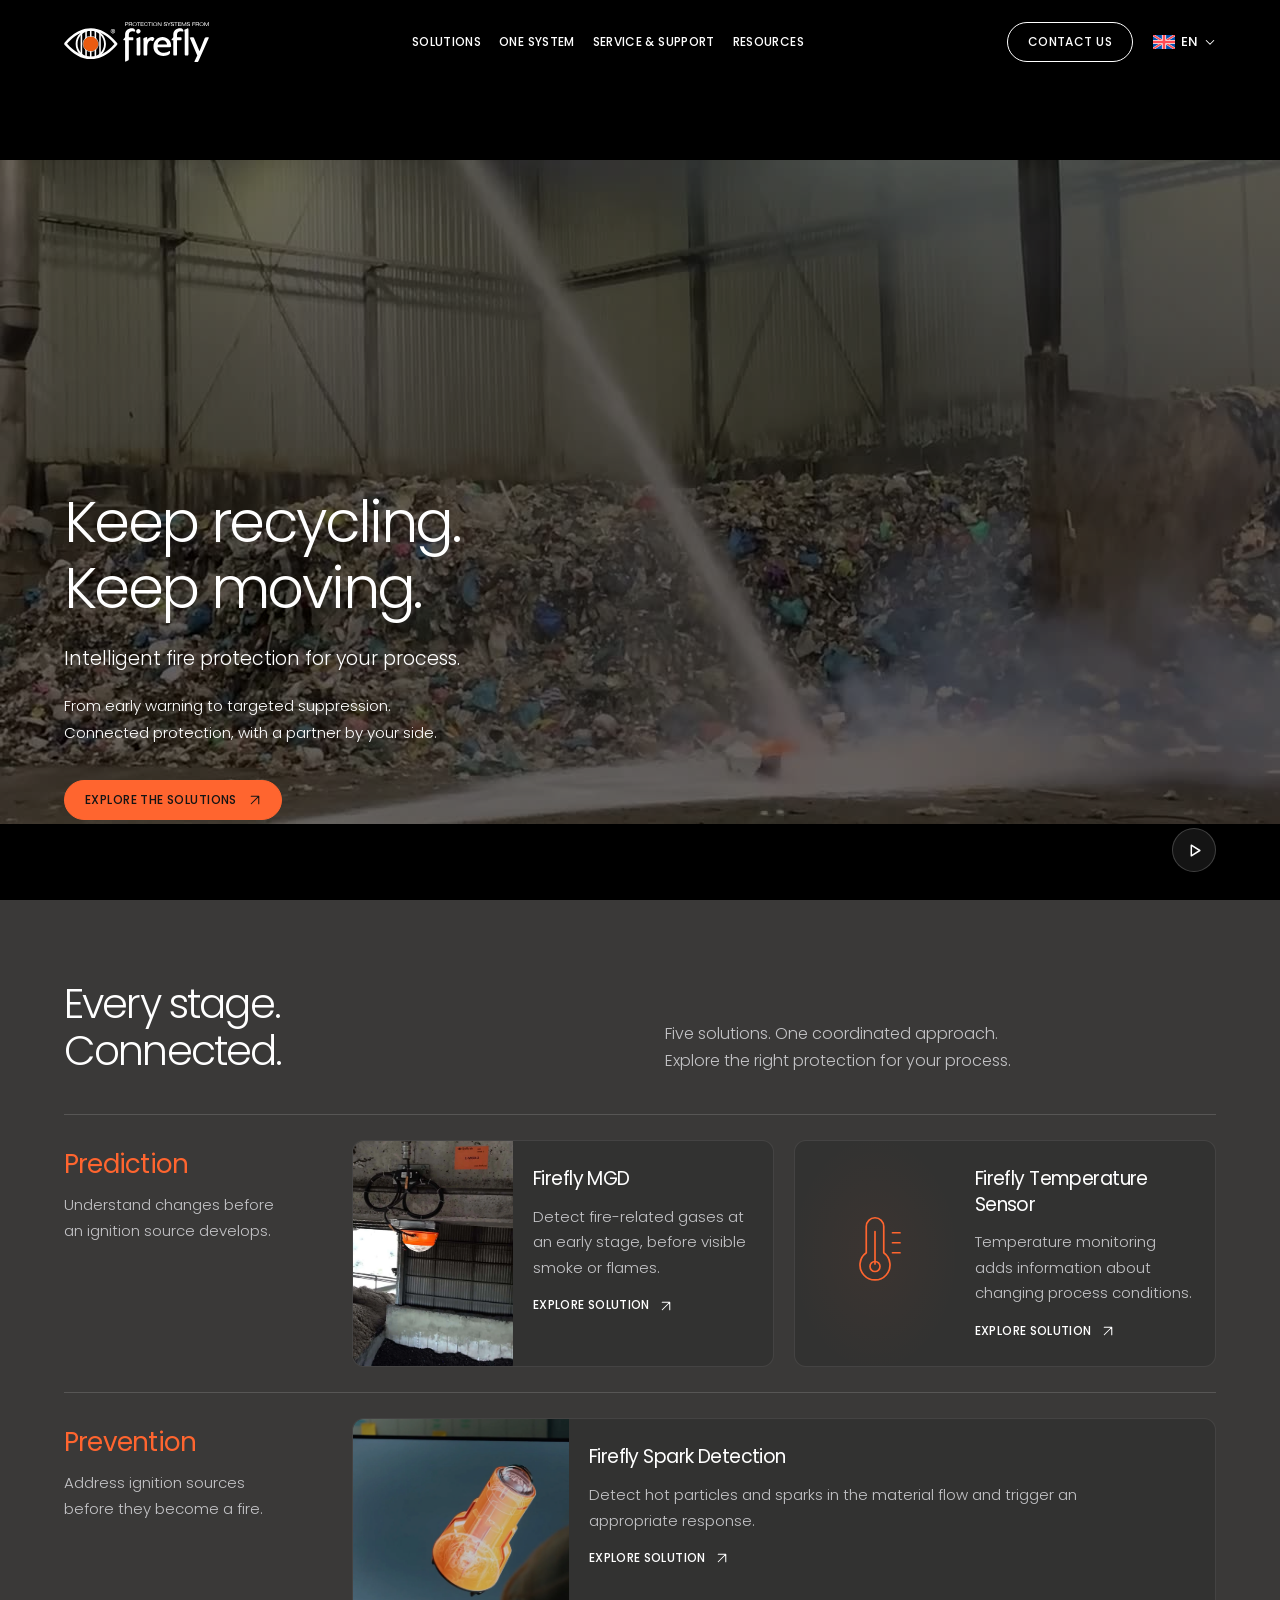
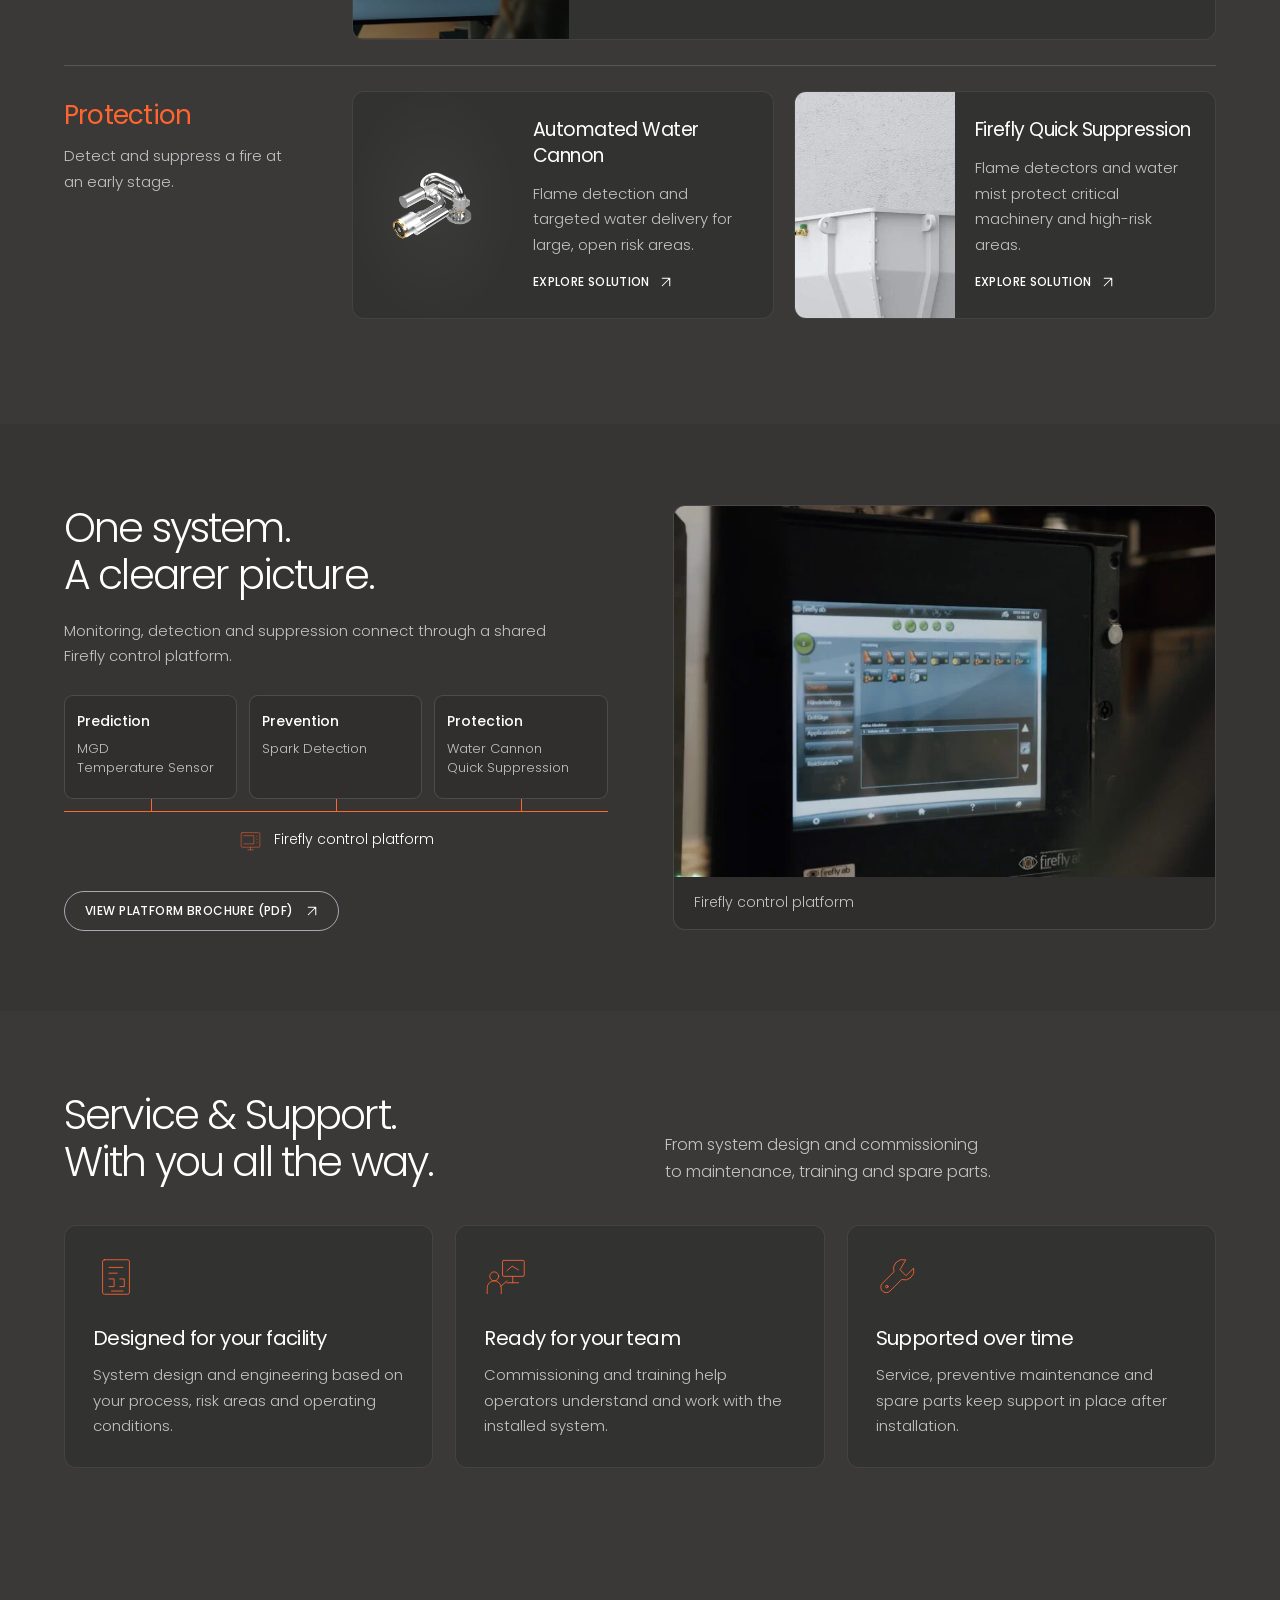
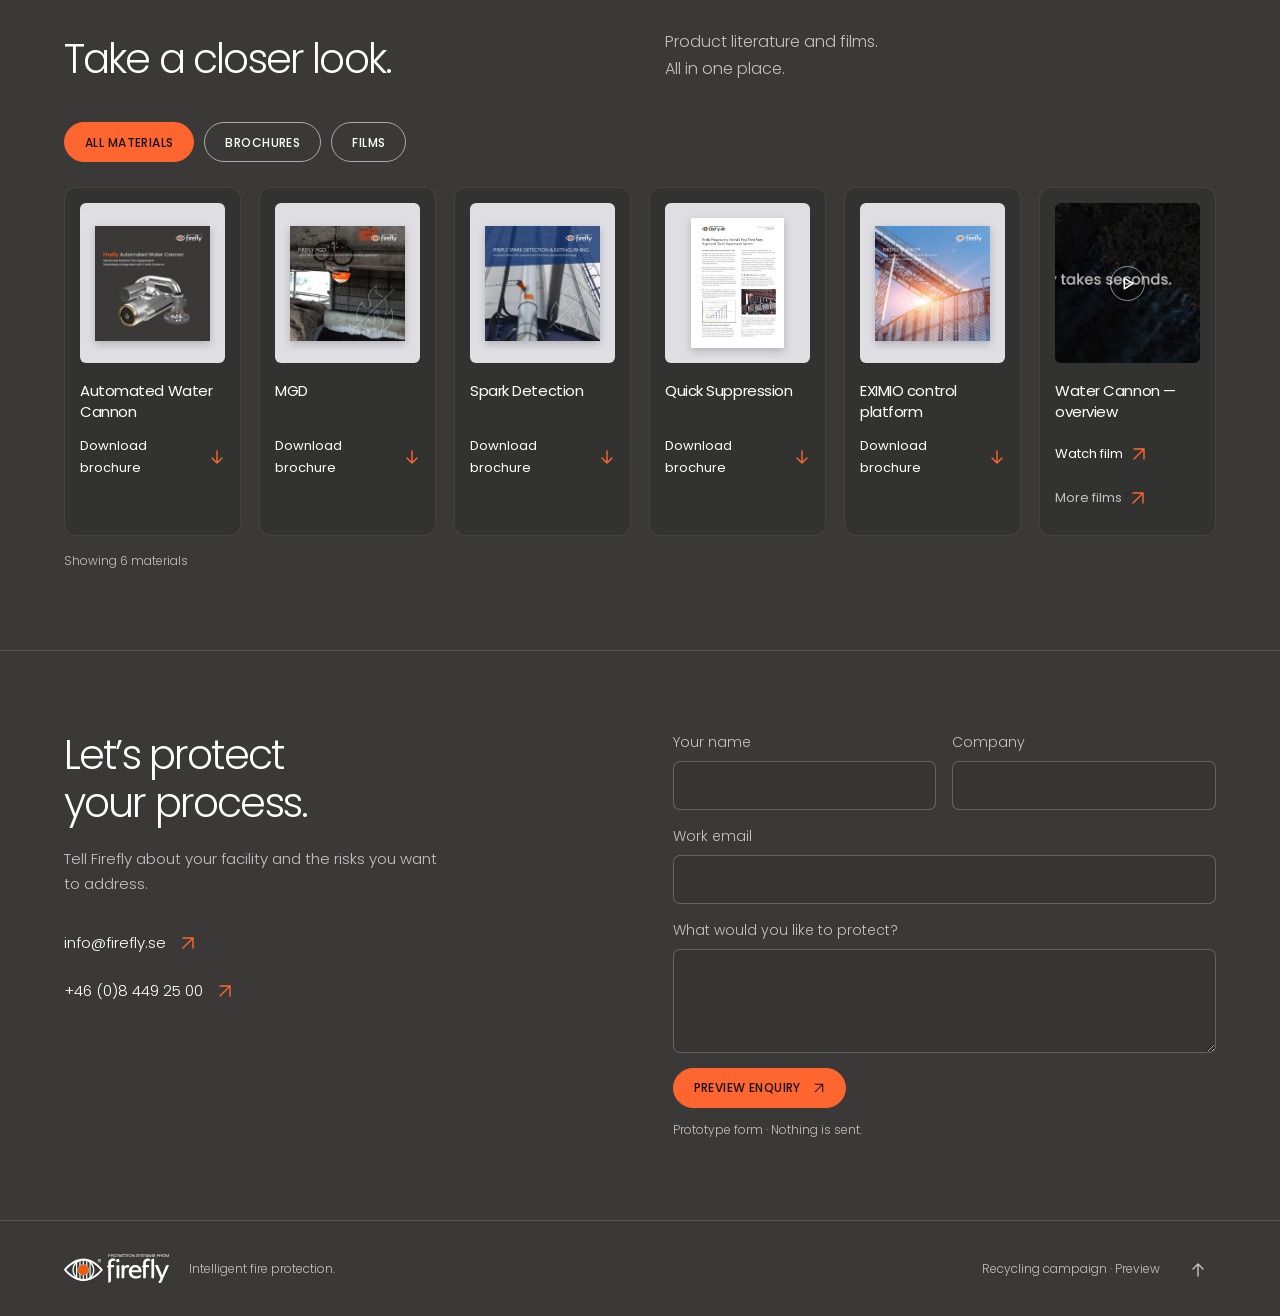
==== commit 9a06ae34: "Show the full recycling hero video with uniform darkening" ====
--- a/recycling/index.html
+++ b/recycling/index.html
@@ -1 +1 @@
-<!doctype html><html lang="en"><head><meta charset="utf-8"><meta name="viewport" content="width=device-width,initial-scale=1"><meta name="theme-color" content="#000000"><meta name="robots" content="noindex,nofollow"><meta name="description" content="Explore Firefly solutions for the recycling industry. Prediction, prevention, protection and support."><title>Fire protection for recycling — Firefly Recycling Preview</title><link rel="stylesheet" href="campaign.css?v=polish-20261014"><link rel="stylesheet" href="polish.css?v=polish-20261014"><script src="campaign.js?v=polish-20261014" defer></script></head><body data-page="overview"><a class="skip-link" href="#main">Skip to content</a><header class="site-header"><a class="brand" href="index.html" aria-label="Firefly Recycling home"><img src="assets/logo.svg" alt="Firefly" width="145" height="40"></a><button class="menu-toggle" aria-label="Open menu" aria-expanded="false" aria-controls="navigation"><svg viewBox="0 0 24 24" aria-hidden="true"><path d="M3 8h18M3 16h18"/></svg></button><nav id="navigation" aria-label="Campaign navigation"><button class="menu-close" aria-label="Close menu"><svg viewBox="0 0 24 24" aria-hidden="true"><path d="m5 5 14 14M19 5 5 19"/></svg></button><div class="campaign-links"><a class="campaign-link" href="#solutions">Solutions</a><a class="campaign-link" href="#system">One system</a><a class="campaign-link" href="#partnership">Service & Support</a><a class="campaign-link" href="#resources">Resources</a></div><a class="nav-contact button secondary" href="#contact">Contact us</a></nav><details class="site-language"><summary aria-label="Language: English — prototype"><img src="assets/flag-en.svg" width="22" height="15" alt=""><span>EN</span><svg class="ui-icon" viewBox="0 0 16 16" aria-hidden="true"><path d="m3 6 5 5 5-5"/></svg></summary><div class="language-options" aria-label="Language options"><button type="button" data-language="en"><img src="assets/flag-en.svg" width="22" height="15" alt="">EN<span class="sr-only"> — English</span></button><button type="button" data-language="sv"><img src="assets/flag-sv.svg" width="22" height="15" alt="">SV<span class="sr-only"> — Svenska</span></button><button type="button" data-language="it"><img src="assets/flag-it.svg" width="22" height="15" alt="">IT<span class="sr-only"> — Italiano</span></button><button type="button" data-language="pt-br"><img src="assets/flag-pt-br.svg" width="22" height="15" alt="">PT-BR<span class="sr-only"> — Português</span></button><button type="button" data-language="es"><img src="assets/flag-es.svg" width="22" height="15" alt="">ES<span class="sr-only"> — Español</span></button><button type="button" data-language="pl"><img src="assets/flag-pl.png" width="22" height="15" alt="">PL<span class="sr-only"> — Polski</span></button><button type="button" data-language="us"><img src="assets/flag-us.png" width="22" height="15" alt="">EN-US<span class="sr-only"> — English (US)</span></button></div></details></header><main id="main"><section class="recycling-hero" id="top"><div class="hero-frame wrap"><video class="hero-industry" id="recycling-hero-video" src="assets/recycling-hero-loop.mp4" poster="assets/recycling-hero-loop-poster.jpg" muted playsinline loop autoplay preload="auto" aria-label="Water Cannon operating above indoor recycling material storage"></video><button id="recycling-hero-play" class="hero-film-control" aria-label="Pause hero film"><svg class="ui-icon" viewBox="0 0 16 16" aria-hidden="true"><path d="M5 3v10M11 3v10"/></svg></button><div class="hero-copy"><h1>Keep recycling.<br>Keep moving.</h1><p class="hero-byline">Intelligent fire protection for your process.</p><p class="hero-description">From early warning to targeted suppression.<br>Connected protection, with a partner by your side.</p><a href="#solutions" class="button primary">Explore the solutions <svg class="ui-icon" viewBox="0 0 16 16" aria-hidden="true"><path d="M3 13 13 3M3 3h10v10"/></svg></a></div></div></section><section id="solutions" class="wrap section-space"><div class="section-head"><h2>Every stage.<br>Connected.</h2><p>Five solutions. One coordinated approach.<br>Explore the right protection for your process.</p></div><section class="solution-group" id="prediction" aria-labelledby="heading-prediction"><div class="group-intro"><h3 id="heading-prediction">Prediction</h3><p>Understand changes before an ignition source develops.</p></div><div class="solution-track " tabindex="0" aria-label="Prediction solutions"><a class="solution-card solution-mgd " href="mgd.html"><div class="solution-visual "><img src="assets/mgd-installation.webp" alt="Firefly MGD installation from the official product brochure" width="1196" height="1195" loading="lazy"></div><div class="solution-copy"><h3>Firefly MGD</h3><p>Detect fire-related gases at an early stage, before visible smoke or flames.</p><span class="card-link">Explore solution <svg class="ui-icon" viewBox="0 0 16 16" aria-hidden="true"><path d="M3 13 13 3M3 3h10v10"/></svg></span></div></a><a class="solution-card solution-temperature-sensor " href="temperature-sensor.html"><div class="solution-visual concept-visual"><svg class="line-icon" viewBox="0 0 72 72" aria-hidden="true"><path d="M29 35V14a7 7 0 0 1 14 0v21a12 12 0 1 1-14 0Z"/><path d="M36 18v26m14-25h6m-6 8h6m-6 8h6"/><circle cx="36" cy="46" r="4"/></svg></div><div class="solution-copy"><h3>Firefly Temperature Sensor</h3><p>Temperature monitoring adds information about changing process conditions.</p><span class="card-link">Explore solution <svg class="ui-icon" viewBox="0 0 16 16" aria-hidden="true"><path d="M3 13 13 3M3 3h10v10"/></svg></span></div></a></div></section><section class="solution-group" id="prevention" aria-labelledby="heading-prevention"><div class="group-intro"><h3 id="heading-prevention">Prevention</h3><p>Address ignition sources before they become a fire.</p></div><div class="solution-track single-card" tabindex="0" aria-label="Prevention solutions"><a class="solution-card solution-spark-detection " href="spark-detection.html"><div class="solution-visual "><img src="assets/spark-detector.webp" alt="Firefly infrared detection illustration" width="1920" height="953" loading="lazy"></div><div class="solution-copy"><h3>Firefly Spark Detection</h3><p>Detect hot particles and sparks in the material flow and trigger an appropriate response.</p><span class="card-link">Explore solution <svg class="ui-icon" viewBox="0 0 16 16" aria-hidden="true"><path d="M3 13 13 3M3 3h10v10"/></svg></span></div></a></div></section><section class="solution-group" id="protection" aria-labelledby="heading-protection"><div class="group-intro"><h3 id="heading-protection">Protection</h3><p>Detect and suppress a fire at an early stage.</p></div><div class="solution-track " tabindex="0" aria-label="Protection solutions"><a class="solution-card solution-water-cannon product-cutout" href="water-cannon.html"><div class="solution-visual "><img src="assets/dn50.webp" alt="Firefly Automated Water Cannon DN50" width="1900" height="1069" loading="lazy"></div><div class="solution-copy"><h3>Automated Water Cannon</h3><p>Flame detection and targeted water delivery for large, open risk areas.</p><span class="card-link">Explore solution <svg class="ui-icon" viewBox="0 0 16 16" aria-hidden="true"><path d="M3 13 13 3M3 3h10v10"/></svg></span></div></a><a class="solution-card solution-quick-suppression " href="quick-suppression.html"><div class="solution-visual "><img src="assets/quick-application.webp" alt="Firefly ShredderGuard application illustrating Quick Suppression" width="1024" height="423" loading="lazy"></div><div class="solution-copy"><h3>Firefly Quick Suppression</h3><p>Flame detectors and water mist protect critical machinery and high-risk areas.</p><span class="card-link">Explore solution <svg class="ui-icon" viewBox="0 0 16 16" aria-hidden="true"><path d="M3 13 13 3M3 3h10v10"/></svg></span></div></a></div></section></section><section id="system" class="system-section section-space"><div class="wrap system-grid"><div><h2>One system.<br>A clearer picture.</h2><p>Monitoring, detection and suppression connect through a shared Firefly control platform.</p><div class="system-map" aria-label="All five solutions share the Firefly control platform"><ul><li><strong>Prediction</strong><span>MGD<br>Temperature Sensor</span></li><li><strong>Prevention</strong><span>Spark Detection</span></li><li><strong>Protection</strong><span>Water Cannon<br>Quick Suppression</span></li></ul><p class="map-control"><svg class="line-icon" viewBox="0 0 72 72" aria-hidden="true"><rect x="11" y="15" width="50" height="39" rx="3"/><path d="M18 23h27v22H18m35-20h1m-1 8h1m-1 8h1M29 61h14m-7-7v7"/></svg>Firefly control platform</p></div><a class="button secondary" href="assets/eximio-brochure.pdf" target="_blank" rel="noopener">View platform brochure (PDF) <svg class="ui-icon" viewBox="0 0 16 16" aria-hidden="true"><path d="M3 13 13 3M3 3h10v10"/></svg></a></div><figure class="system-visual"><img src="assets/control-unit.webp" alt="Firefly control unit with screen showing protected zones" width="1024" height="531" loading="lazy"><figcaption>Firefly control platform</figcaption></figure></div></section><section id="partnership" class="wrap section-space"><div class="section-head"><h2>Service &amp; Support.<br>With you all the way.</h2><p>From system design and commissioning<br>to maintenance, training and spare parts.</p></div><div class="partner-grid"><article><svg class="line-icon" viewBox="0 0 72 72" aria-hidden="true"><rect x="15" y="9" width="42" height="54" rx="3"/><path d="M25 21h22M25 30h13m-13 9h8v12h-8m17-12h7v12h-7m-13 7h18"/></svg><h3>Designed for your facility</h3><p>System design and engineering based on your process, risk areas and operating conditions.</p></article><article><svg class="line-icon" viewBox="0 0 72 72" aria-hidden="true"><rect x="29" y="10" width="34" height="25" rx="2"/><path d="m36 26 8-7 10 6M45 35v10m-9 0h18"/><circle cx="16" cy="35" r="7"/><path d="M5 62V53a11 11 0 0 1 22 0v9m-1-11 10-9"/></svg><h3>Ready for your team</h3><p>Commissioning and training help operators understand and work with the installed system.</p></article><article><svg class="line-icon" viewBox="0 0 72 72" aria-hidden="true"><path d="M46 9a15 15 0 0 0-18 19L10 46a8 8 0 1 0 12 12l18-18A15 15 0 0 0 59 22L47 34l-9-9Z"/><circle cx="17" cy="51" r="2"/></svg><h3>Supported over time</h3><p>Service, preventive maintenance and spare parts keep support in place after installation.</p></article></div></section><section id="resources" class="wrap section-space"><div class="section-head"><h2>Take a closer look.</h2><p>Product literature and films.<br>All in one place.</p></div><div class="material-filters" role="group" aria-label="Filter materials"><button class="button secondary" data-resource-filter="all" aria-pressed="true">All materials</button><button class="button secondary" data-resource-filter="document" aria-pressed="false">Brochures</button><button class="button secondary" data-resource-filter="video" aria-pressed="false">Films</button></div><div class="material-grid"><article class="material-card" data-kind="document"><a class="material-document" href="assets/water-cannon-brochure.pdf" target="_blank" rel="noopener" aria-label="Open Automated Water Cannon brochure"><img src="assets/water-cannon-brochure-cover.webp" alt="Automated Water Cannon brochure cover" width="500" height="500" loading="lazy"></a><h3>Automated Water Cannon</h3><a href="assets/water-cannon-brochure.pdf" download class="text-link">Download brochure <svg class="ui-icon" viewBox="0 0 16 16" aria-hidden="true"><path d="M8 2v12m-5-5 5 5 5-5"/></svg></a></article><article class="material-card" data-kind="document"><a class="material-document" href="assets/mgd-brochure.pdf" target="_blank" rel="noopener" aria-label="Open MGD brochure"><img src="assets/mgd-brochure-cover.webp" alt="MGD brochure cover" width="500" height="500" loading="lazy"></a><h3>MGD</h3><a href="assets/mgd-brochure.pdf" download class="text-link">Download brochure <svg class="ui-icon" viewBox="0 0 16 16" aria-hidden="true"><path d="M8 2v12m-5-5 5 5 5-5"/></svg></a></article><article class="material-card" data-kind="document"><a class="material-document" href="assets/spark-detection-brochure.pdf" target="_blank" rel="noopener" aria-label="Open Spark Detection brochure"><img src="assets/spark-detection-brochure-cover.webp" alt="Spark Detection brochure cover" width="500" height="500" loading="lazy"></a><h3>Spark Detection</h3><a href="assets/spark-detection-brochure.pdf" download class="text-link">Download brochure <svg class="ui-icon" viewBox="0 0 16 16" aria-hidden="true"><path d="M8 2v12m-5-5 5 5 5-5"/></svg></a></article><article class="material-card" data-kind="document"><a class="material-document" href="assets/quick-suppression-brochure.pdf" target="_blank" rel="noopener" aria-label="Open Quick Suppression brochure"><img src="assets/quick-suppression-brochure-cover.webp" alt="Quick Suppression brochure cover" width="354" height="500" loading="lazy"></a><h3>Quick Suppression</h3><a href="assets/quick-suppression-brochure.pdf" download class="text-link">Download brochure <svg class="ui-icon" viewBox="0 0 16 16" aria-hidden="true"><path d="M8 2v12m-5-5 5 5 5-5"/></svg></a></article><article class="material-card" data-kind="document"><a class="material-document" href="assets/eximio-brochure.pdf" target="_blank" rel="noopener" aria-label="Open EXIMIO control platform brochure"><img src="assets/eximio-brochure-cover.webp" alt="EXIMIO control platform brochure cover" width="500" height="500" loading="lazy"></a><h3>EXIMIO control platform</h3><a href="assets/eximio-brochure.pdf" download class="text-link">Download brochure <svg class="ui-icon" viewBox="0 0 16 16" aria-hidden="true"><path d="M8 2v12m-5-5 5 5 5-5"/></svg></a></article><article class="material-card" data-kind="video"><button type="button" class="material-film" data-resource-video="overview" aria-label="Play Water Cannon overview film"><img src="assets/overview-poster.jpg" alt="" width="1280" height="720" loading="lazy"><span class="film-symbol"><svg class="ui-icon" viewBox="0 0 16 16" aria-hidden="true"><path d="m5 3 8 5-8 5Z"/></svg></span></button><h3>Water Cannon — overview</h3><button type="button" class="text-link material-watch" data-resource-video="overview">Watch film <svg class="ui-icon" viewBox="0 0 16 16" aria-hidden="true"><path d="M3 13 13 3M3 3h10v10"/></svg></button><a class="text-link more-films" href="water-cannon.html#resources">More films <svg class="ui-icon" viewBox="0 0 16 16" aria-hidden="true"><path d="M3 13 13 3M3 3h10v10"/></svg></a></article></div><p class="resource-count" role="status">Showing 6 materials</p></section><section id="contact" class="contact wrap section-space"><div><h2>Let’s protect<br>your process.</h2><p>Tell Firefly about your facility and the risks you want to address.</p><a href="mailto:info@firefly.se" class="contact-link">info@firefly.se <svg class="ui-icon" viewBox="0 0 16 16" aria-hidden="true"><path d="M3 13 13 3M3 3h10v10"/></svg></a><a href="tel:+4684492500" class="contact-link">+46 (0)8 449 25 00 <svg class="ui-icon" viewBox="0 0 16 16" aria-hidden="true"><path d="M3 13 13 3M3 3h10v10"/></svg></a></div><form id="campaign-contact"><div class="form-pair"><label>Your name<input name="name" autocomplete="name" required></label><label>Company<input name="company" autocomplete="organization" required></label></div><label>Work email<input name="email" type="email" autocomplete="email" required></label><label>What would you like to protect?<textarea name="message" rows="3" required></textarea></label><button class="button primary" type="submit">Preview enquiry <svg class="ui-icon" viewBox="0 0 16 16" aria-hidden="true"><path d="M3 13 13 3M3 3h10v10"/></svg></button><small>Prototype form · Nothing is sent.</small><p id="enquiry-result" role="status" hidden></p></form></section></main><dialog id="campaign-video-dialog" class="campaign-film-dialog" aria-labelledby="campaign-video-title"><div class="campaign-dialog-head"><h2 id="campaign-video-title">Automated Water Cannon — overview</h2><button type="button" class="campaign-dialog-close" id="campaign-close-video" aria-label="Close film"><svg class="ui-icon" viewBox="0 0 16 16" aria-hidden="true"><path d="m3 3 10 10M13 3 3 13"/></svg></button></div><video id="campaign-video-player" controls muted playsinline preload="none" poster="assets/overview-poster.jpg"></video><p id="campaign-video-error" role="status" hidden>Unable to play the film here. You can open the video file below.</p><div class="campaign-dialog-foot"><a class="text-link" id="campaign-video-fallback" href="assets/overview.mp4" target="_blank" rel="noopener">Open video file <svg class="ui-icon" viewBox="0 0 16 16" aria-hidden="true"><path d="M3 13 13 3M3 3h10v10"/></svg></a><a class="text-link" href="water-cannon.html#resources">All Water Cannon films <svg class="ui-icon" viewBox="0 0 16 16" aria-hidden="true"><path d="M3 13 13 3M3 3h10v10"/></svg></a></div></dialog><footer class="wrap"><a href="index.html" aria-label="Firefly Recycling home"><img src="assets/logo.svg" alt="Firefly" width="105" height="30"></a><p>Intelligent fire protection.</p><span>Recycling campaign · Preview</span><a href="#top" aria-label="Back to top"><svg class="ui-icon" viewBox="0 0 16 16" aria-hidden="true"><path d="M8 14V2m-5 5 5-5 5 5"/></svg></a></footer><div id="prototype-message" class="toast" role="status" hidden></div></body></html>+<!doctype html><html lang="en"><head><meta charset="utf-8"><meta name="viewport" content="width=device-width,initial-scale=1"><meta name="theme-color" content="#000000"><meta name="robots" content="noindex,nofollow"><meta name="description" content="Explore Firefly solutions for the recycling industry. Prediction, prevention, protection and support."><title>Fire protection for recycling — Firefly Recycling Preview</title><link rel="stylesheet" href="campaign.css?v=polish-20261014"><link rel="stylesheet" href="polish.css?v=hero-full-20261015"><script src="campaign.js?v=polish-20261014" defer></script></head><body data-page="overview"><a class="skip-link" href="#main">Skip to content</a><header class="site-header"><a class="brand" href="index.html" aria-label="Firefly Recycling home"><img src="assets/logo.svg" alt="Firefly" width="145" height="40"></a><button class="menu-toggle" aria-label="Open menu" aria-expanded="false" aria-controls="navigation"><svg viewBox="0 0 24 24" aria-hidden="true"><path d="M3 8h18M3 16h18"/></svg></button><nav id="navigation" aria-label="Campaign navigation"><button class="menu-close" aria-label="Close menu"><svg viewBox="0 0 24 24" aria-hidden="true"><path d="m5 5 14 14M19 5 5 19"/></svg></button><div class="campaign-links"><a class="campaign-link" href="#solutions">Solutions</a><a class="campaign-link" href="#system">One system</a><a class="campaign-link" href="#partnership">Service & Support</a><a class="campaign-link" href="#resources">Resources</a></div><a class="nav-contact button secondary" href="#contact">Contact us</a></nav><details class="site-language"><summary aria-label="Language: English — prototype"><img src="assets/flag-en.svg" width="22" height="15" alt=""><span>EN</span><svg class="ui-icon" viewBox="0 0 16 16" aria-hidden="true"><path d="m3 6 5 5 5-5"/></svg></summary><div class="language-options" aria-label="Language options"><button type="button" data-language="en"><img src="assets/flag-en.svg" width="22" height="15" alt="">EN<span class="sr-only"> — English</span></button><button type="button" data-language="sv"><img src="assets/flag-sv.svg" width="22" height="15" alt="">SV<span class="sr-only"> — Svenska</span></button><button type="button" data-language="it"><img src="assets/flag-it.svg" width="22" height="15" alt="">IT<span class="sr-only"> — Italiano</span></button><button type="button" data-language="pt-br"><img src="assets/flag-pt-br.svg" width="22" height="15" alt="">PT-BR<span class="sr-only"> — Português</span></button><button type="button" data-language="es"><img src="assets/flag-es.svg" width="22" height="15" alt="">ES<span class="sr-only"> — Español</span></button><button type="button" data-language="pl"><img src="assets/flag-pl.png" width="22" height="15" alt="">PL<span class="sr-only"> — Polski</span></button><button type="button" data-language="us"><img src="assets/flag-us.png" width="22" height="15" alt="">EN-US<span class="sr-only"> — English (US)</span></button></div></details></header><main id="main"><section class="recycling-hero" id="top"><div class="hero-frame wrap"><video class="hero-industry" id="recycling-hero-video" src="assets/recycling-hero-loop.mp4" poster="assets/recycling-hero-loop-poster.jpg" muted playsinline loop autoplay preload="auto" aria-label="Water Cannon operating above indoor recycling material storage"></video><button id="recycling-hero-play" class="hero-film-control" aria-label="Pause hero film"><svg class="ui-icon" viewBox="0 0 16 16" aria-hidden="true"><path d="M5 3v10M11 3v10"/></svg></button><div class="hero-copy"><h1>Keep recycling.<br>Keep moving.</h1><p class="hero-byline">Intelligent fire protection for your process.</p><p class="hero-description">From early warning to targeted suppression.<br>Connected protection, with a partner by your side.</p><a href="#solutions" class="button primary">Explore the solutions <svg class="ui-icon" viewBox="0 0 16 16" aria-hidden="true"><path d="M3 13 13 3M3 3h10v10"/></svg></a></div></div></section><section id="solutions" class="wrap section-space"><div class="section-head"><h2>Every stage.<br>Connected.</h2><p>Five solutions. One coordinated approach.<br>Explore the right protection for your process.</p></div><section class="solution-group" id="prediction" aria-labelledby="heading-prediction"><div class="group-intro"><h3 id="heading-prediction">Prediction</h3><p>Understand changes before an ignition source develops.</p></div><div class="solution-track " tabindex="0" aria-label="Prediction solutions"><a class="solution-card solution-mgd " href="mgd.html"><div class="solution-visual "><img src="assets/mgd-installation.webp" alt="Firefly MGD installation from the official product brochure" width="1196" height="1195" loading="lazy"></div><div class="solution-copy"><h3>Firefly MGD</h3><p>Detect fire-related gases at an early stage, before visible smoke or flames.</p><span class="card-link">Explore solution <svg class="ui-icon" viewBox="0 0 16 16" aria-hidden="true"><path d="M3 13 13 3M3 3h10v10"/></svg></span></div></a><a class="solution-card solution-temperature-sensor " href="temperature-sensor.html"><div class="solution-visual concept-visual"><svg class="line-icon" viewBox="0 0 72 72" aria-hidden="true"><path d="M29 35V14a7 7 0 0 1 14 0v21a12 12 0 1 1-14 0Z"/><path d="M36 18v26m14-25h6m-6 8h6m-6 8h6"/><circle cx="36" cy="46" r="4"/></svg></div><div class="solution-copy"><h3>Firefly Temperature Sensor</h3><p>Temperature monitoring adds information about changing process conditions.</p><span class="card-link">Explore solution <svg class="ui-icon" viewBox="0 0 16 16" aria-hidden="true"><path d="M3 13 13 3M3 3h10v10"/></svg></span></div></a></div></section><section class="solution-group" id="prevention" aria-labelledby="heading-prevention"><div class="group-intro"><h3 id="heading-prevention">Prevention</h3><p>Address ignition sources before they become a fire.</p></div><div class="solution-track single-card" tabindex="0" aria-label="Prevention solutions"><a class="solution-card solution-spark-detection " href="spark-detection.html"><div class="solution-visual "><img src="assets/spark-detector.webp" alt="Firefly infrared detection illustration" width="1920" height="953" loading="lazy"></div><div class="solution-copy"><h3>Firefly Spark Detection</h3><p>Detect hot particles and sparks in the material flow and trigger an appropriate response.</p><span class="card-link">Explore solution <svg class="ui-icon" viewBox="0 0 16 16" aria-hidden="true"><path d="M3 13 13 3M3 3h10v10"/></svg></span></div></a></div></section><section class="solution-group" id="protection" aria-labelledby="heading-protection"><div class="group-intro"><h3 id="heading-protection">Protection</h3><p>Detect and suppress a fire at an early stage.</p></div><div class="solution-track " tabindex="0" aria-label="Protection solutions"><a class="solution-card solution-water-cannon product-cutout" href="water-cannon.html"><div class="solution-visual "><img src="assets/dn50.webp" alt="Firefly Automated Water Cannon DN50" width="1900" height="1069" loading="lazy"></div><div class="solution-copy"><h3>Automated Water Cannon</h3><p>Flame detection and targeted water delivery for large, open risk areas.</p><span class="card-link">Explore solution <svg class="ui-icon" viewBox="0 0 16 16" aria-hidden="true"><path d="M3 13 13 3M3 3h10v10"/></svg></span></div></a><a class="solution-card solution-quick-suppression " href="quick-suppression.html"><div class="solution-visual "><img src="assets/quick-application.webp" alt="Firefly ShredderGuard application illustrating Quick Suppression" width="1024" height="423" loading="lazy"></div><div class="solution-copy"><h3>Firefly Quick Suppression</h3><p>Flame detectors and water mist protect critical machinery and high-risk areas.</p><span class="card-link">Explore solution <svg class="ui-icon" viewBox="0 0 16 16" aria-hidden="true"><path d="M3 13 13 3M3 3h10v10"/></svg></span></div></a></div></section></section><section id="system" class="system-section section-space"><div class="wrap system-grid"><div><h2>One system.<br>A clearer picture.</h2><p>Monitoring, detection and suppression connect through a shared Firefly control platform.</p><div class="system-map" aria-label="All five solutions share the Firefly control platform"><ul><li><strong>Prediction</strong><span>MGD<br>Temperature Sensor</span></li><li><strong>Prevention</strong><span>Spark Detection</span></li><li><strong>Protection</strong><span>Water Cannon<br>Quick Suppression</span></li></ul><p class="map-control"><svg class="line-icon" viewBox="0 0 72 72" aria-hidden="true"><rect x="11" y="15" width="50" height="39" rx="3"/><path d="M18 23h27v22H18m35-20h1m-1 8h1m-1 8h1M29 61h14m-7-7v7"/></svg>Firefly control platform</p></div><a class="button secondary" href="assets/eximio-brochure.pdf" target="_blank" rel="noopener">View platform brochure (PDF) <svg class="ui-icon" viewBox="0 0 16 16" aria-hidden="true"><path d="M3 13 13 3M3 3h10v10"/></svg></a></div><figure class="system-visual"><img src="assets/control-unit.webp" alt="Firefly control unit with screen showing protected zones" width="1024" height="531" loading="lazy"><figcaption>Firefly control platform</figcaption></figure></div></section><section id="partnership" class="wrap section-space"><div class="section-head"><h2>Service &amp; Support.<br>With you all the way.</h2><p>From system design and commissioning<br>to maintenance, training and spare parts.</p></div><div class="partner-grid"><article><svg class="line-icon" viewBox="0 0 72 72" aria-hidden="true"><rect x="15" y="9" width="42" height="54" rx="3"/><path d="M25 21h22M25 30h13m-13 9h8v12h-8m17-12h7v12h-7m-13 7h18"/></svg><h3>Designed for your facility</h3><p>System design and engineering based on your process, risk areas and operating conditions.</p></article><article><svg class="line-icon" viewBox="0 0 72 72" aria-hidden="true"><rect x="29" y="10" width="34" height="25" rx="2"/><path d="m36 26 8-7 10 6M45 35v10m-9 0h18"/><circle cx="16" cy="35" r="7"/><path d="M5 62V53a11 11 0 0 1 22 0v9m-1-11 10-9"/></svg><h3>Ready for your team</h3><p>Commissioning and training help operators understand and work with the installed system.</p></article><article><svg class="line-icon" viewBox="0 0 72 72" aria-hidden="true"><path d="M46 9a15 15 0 0 0-18 19L10 46a8 8 0 1 0 12 12l18-18A15 15 0 0 0 59 22L47 34l-9-9Z"/><circle cx="17" cy="51" r="2"/></svg><h3>Supported over time</h3><p>Service, preventive maintenance and spare parts keep support in place after installation.</p></article></div></section><section id="resources" class="wrap section-space"><div class="section-head"><h2>Take a closer look.</h2><p>Product literature and films.<br>All in one place.</p></div><div class="material-filters" role="group" aria-label="Filter materials"><button class="button secondary" data-resource-filter="all" aria-pressed="true">All materials</button><button class="button secondary" data-resource-filter="document" aria-pressed="false">Brochures</button><button class="button secondary" data-resource-filter="video" aria-pressed="false">Films</button></div><div class="material-grid"><article class="material-card" data-kind="document"><a class="material-document" href="assets/water-cannon-brochure.pdf" target="_blank" rel="noopener" aria-label="Open Automated Water Cannon brochure"><img src="assets/water-cannon-brochure-cover.webp" alt="Automated Water Cannon brochure cover" width="500" height="500" loading="lazy"></a><h3>Automated Water Cannon</h3><a href="assets/water-cannon-brochure.pdf" download class="text-link">Download brochure <svg class="ui-icon" viewBox="0 0 16 16" aria-hidden="true"><path d="M8 2v12m-5-5 5 5 5-5"/></svg></a></article><article class="material-card" data-kind="document"><a class="material-document" href="assets/mgd-brochure.pdf" target="_blank" rel="noopener" aria-label="Open MGD brochure"><img src="assets/mgd-brochure-cover.webp" alt="MGD brochure cover" width="500" height="500" loading="lazy"></a><h3>MGD</h3><a href="assets/mgd-brochure.pdf" download class="text-link">Download brochure <svg class="ui-icon" viewBox="0 0 16 16" aria-hidden="true"><path d="M8 2v12m-5-5 5 5 5-5"/></svg></a></article><article class="material-card" data-kind="document"><a class="material-document" href="assets/spark-detection-brochure.pdf" target="_blank" rel="noopener" aria-label="Open Spark Detection brochure"><img src="assets/spark-detection-brochure-cover.webp" alt="Spark Detection brochure cover" width="500" height="500" loading="lazy"></a><h3>Spark Detection</h3><a href="assets/spark-detection-brochure.pdf" download class="text-link">Download brochure <svg class="ui-icon" viewBox="0 0 16 16" aria-hidden="true"><path d="M8 2v12m-5-5 5 5 5-5"/></svg></a></article><article class="material-card" data-kind="document"><a class="material-document" href="assets/quick-suppression-brochure.pdf" target="_blank" rel="noopener" aria-label="Open Quick Suppression brochure"><img src="assets/quick-suppression-brochure-cover.webp" alt="Quick Suppression brochure cover" width="354" height="500" loading="lazy"></a><h3>Quick Suppression</h3><a href="assets/quick-suppression-brochure.pdf" download class="text-link">Download brochure <svg class="ui-icon" viewBox="0 0 16 16" aria-hidden="true"><path d="M8 2v12m-5-5 5 5 5-5"/></svg></a></article><article class="material-card" data-kind="document"><a class="material-document" href="assets/eximio-brochure.pdf" target="_blank" rel="noopener" aria-label="Open EXIMIO control platform brochure"><img src="assets/eximio-brochure-cover.webp" alt="EXIMIO control platform brochure cover" width="500" height="500" loading="lazy"></a><h3>EXIMIO control platform</h3><a href="assets/eximio-brochure.pdf" download class="text-link">Download brochure <svg class="ui-icon" viewBox="0 0 16 16" aria-hidden="true"><path d="M8 2v12m-5-5 5 5 5-5"/></svg></a></article><article class="material-card" data-kind="video"><button type="button" class="material-film" data-resource-video="overview" aria-label="Play Water Cannon overview film"><img src="assets/overview-poster.jpg" alt="" width="1280" height="720" loading="lazy"><span class="film-symbol"><svg class="ui-icon" viewBox="0 0 16 16" aria-hidden="true"><path d="m5 3 8 5-8 5Z"/></svg></span></button><h3>Water Cannon — overview</h3><button type="button" class="text-link material-watch" data-resource-video="overview">Watch film <svg class="ui-icon" viewBox="0 0 16 16" aria-hidden="true"><path d="M3 13 13 3M3 3h10v10"/></svg></button><a class="text-link more-films" href="water-cannon.html#resources">More films <svg class="ui-icon" viewBox="0 0 16 16" aria-hidden="true"><path d="M3 13 13 3M3 3h10v10"/></svg></a></article></div><p class="resource-count" role="status">Showing 6 materials</p></section><section id="contact" class="contact wrap section-space"><div><h2>Let’s protect<br>your process.</h2><p>Tell Firefly about your facility and the risks you want to address.</p><a href="mailto:info@firefly.se" class="contact-link">info@firefly.se <svg class="ui-icon" viewBox="0 0 16 16" aria-hidden="true"><path d="M3 13 13 3M3 3h10v10"/></svg></a><a href="tel:+4684492500" class="contact-link">+46 (0)8 449 25 00 <svg class="ui-icon" viewBox="0 0 16 16" aria-hidden="true"><path d="M3 13 13 3M3 3h10v10"/></svg></a></div><form id="campaign-contact"><div class="form-pair"><label>Your name<input name="name" autocomplete="name" required></label><label>Company<input name="company" autocomplete="organization" required></label></div><label>Work email<input name="email" type="email" autocomplete="email" required></label><label>What would you like to protect?<textarea name="message" rows="3" required></textarea></label><button class="button primary" type="submit">Preview enquiry <svg class="ui-icon" viewBox="0 0 16 16" aria-hidden="true"><path d="M3 13 13 3M3 3h10v10"/></svg></button><small>Prototype form · Nothing is sent.</small><p id="enquiry-result" role="status" hidden></p></form></section></main><dialog id="campaign-video-dialog" class="campaign-film-dialog" aria-labelledby="campaign-video-title"><div class="campaign-dialog-head"><h2 id="campaign-video-title">Automated Water Cannon — overview</h2><button type="button" class="campaign-dialog-close" id="campaign-close-video" aria-label="Close film"><svg class="ui-icon" viewBox="0 0 16 16" aria-hidden="true"><path d="m3 3 10 10M13 3 3 13"/></svg></button></div><video id="campaign-video-player" controls muted playsinline preload="none" poster="assets/overview-poster.jpg"></video><p id="campaign-video-error" role="status" hidden>Unable to play the film here. You can open the video file below.</p><div class="campaign-dialog-foot"><a class="text-link" id="campaign-video-fallback" href="assets/overview.mp4" target="_blank" rel="noopener">Open video file <svg class="ui-icon" viewBox="0 0 16 16" aria-hidden="true"><path d="M3 13 13 3M3 3h10v10"/></svg></a><a class="text-link" href="water-cannon.html#resources">All Water Cannon films <svg class="ui-icon" viewBox="0 0 16 16" aria-hidden="true"><path d="M3 13 13 3M3 3h10v10"/></svg></a></div></dialog><footer class="wrap"><a href="index.html" aria-label="Firefly Recycling home"><img src="assets/logo.svg" alt="Firefly" width="105" height="30"></a><p>Intelligent fire protection.</p><span>Recycling campaign · Preview</span><a href="#top" aria-label="Back to top"><svg class="ui-icon" viewBox="0 0 16 16" aria-hidden="true"><path d="M8 14V2m-5 5 5-5 5 5"/></svg></a></footer><div id="prototype-message" class="toast" role="status" hidden></div></body></html>
--- a/recycling/polish.css
+++ b/recycling/polish.css
@@ -112,3 +112,13 @@
  .wc-copy{--pad:22px}.wc-copy .cinema-summary .actions{gap:12px}
  .wc-copy .filters button:after{inset:-3px 0}
 }
+
+/* Recycling footage keeps its full frame, with a uniform contrast layer. */
+.recycling-hero .hero-industry{inset:0;width:100%;height:100%;object-fit:contain;object-position:center;opacity:1;mask:none;-webkit-mask:none;filter:none}
+.recycling-hero .hero-frame:after{background:rgba(0,0,0,.58)}
+.recycling-hero .hero-description{color:#fff}
+@media(max-width:699px){
+ .recycling-hero .hero-frame{flex-direction:column;align-items:stretch;justify-content:flex-start;min-height:calc(100svh - var(--header-height));padding-top:calc(51.875vw + 36px);padding-bottom:52px}
+ .recycling-hero .hero-industry{object-position:center top}
+ .recycling-hero .hero-film-control{top:calc(51.875vw - 58px);bottom:auto}
+}
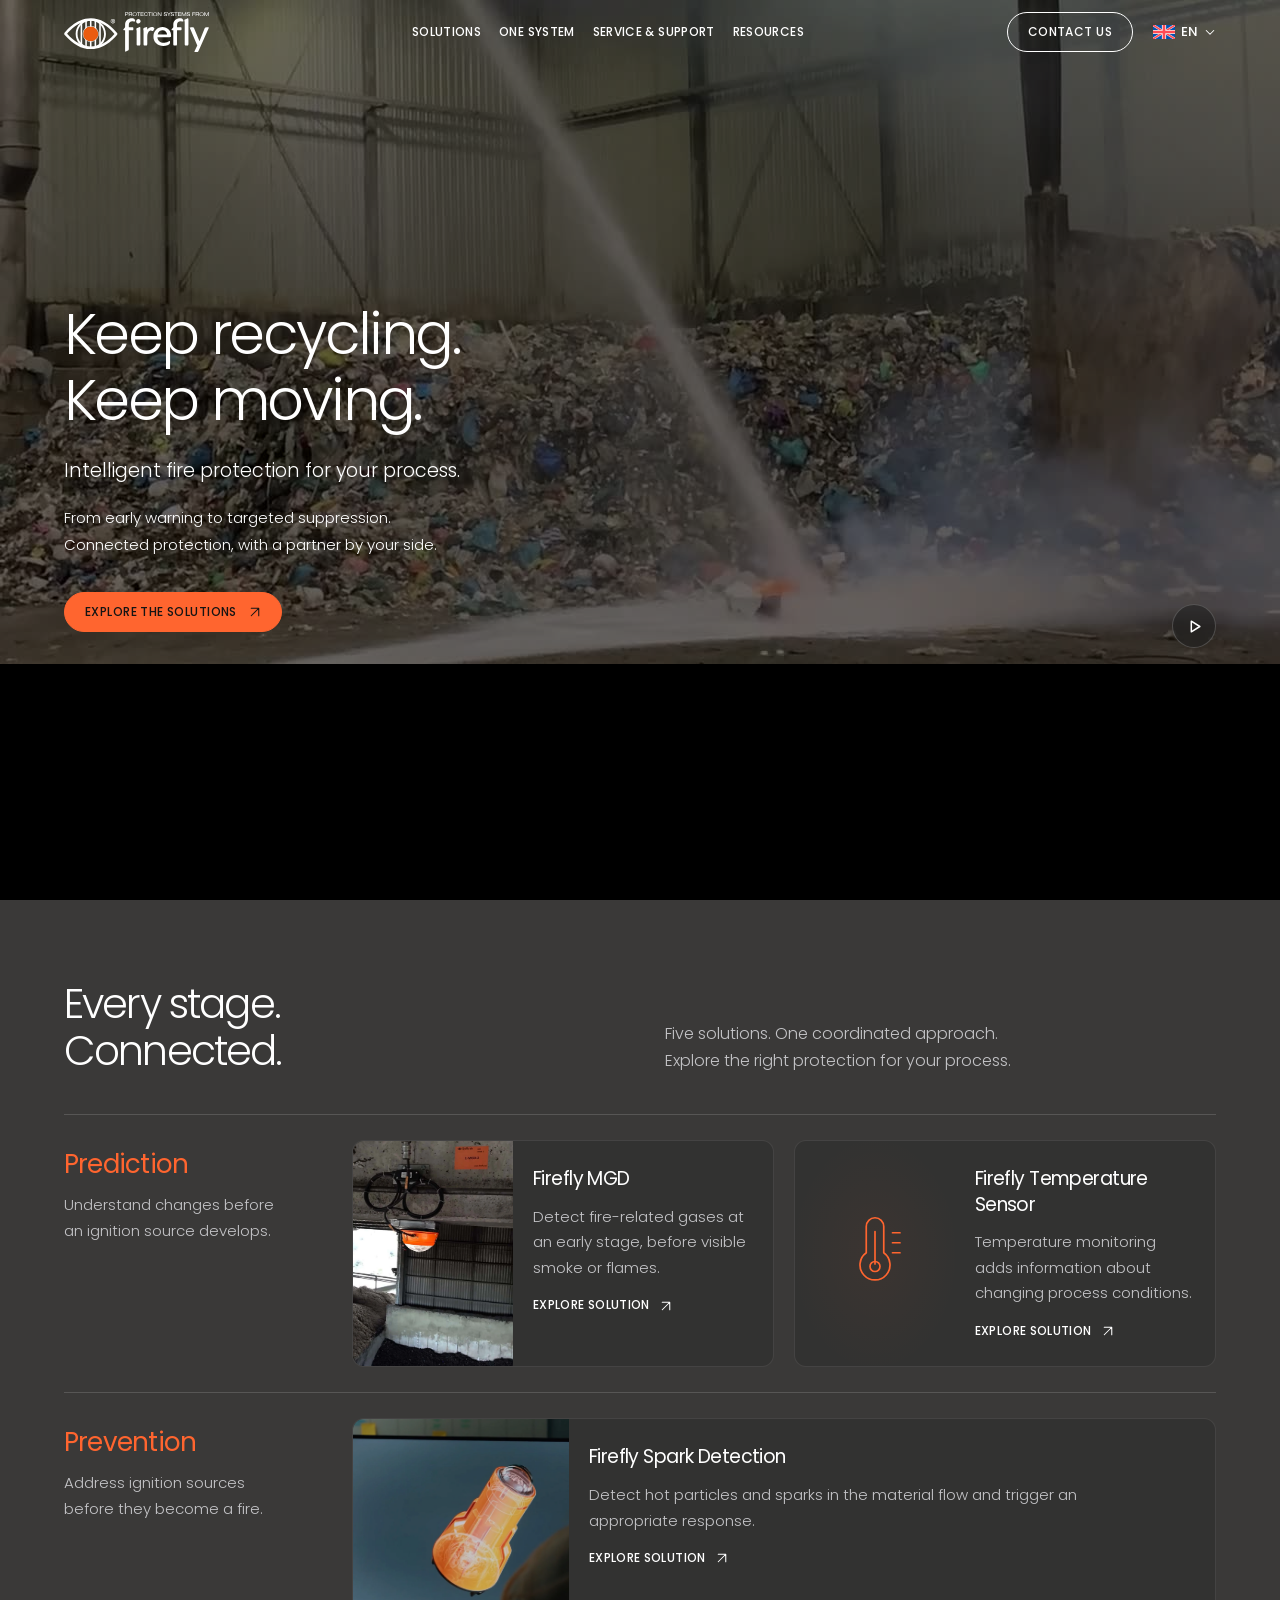
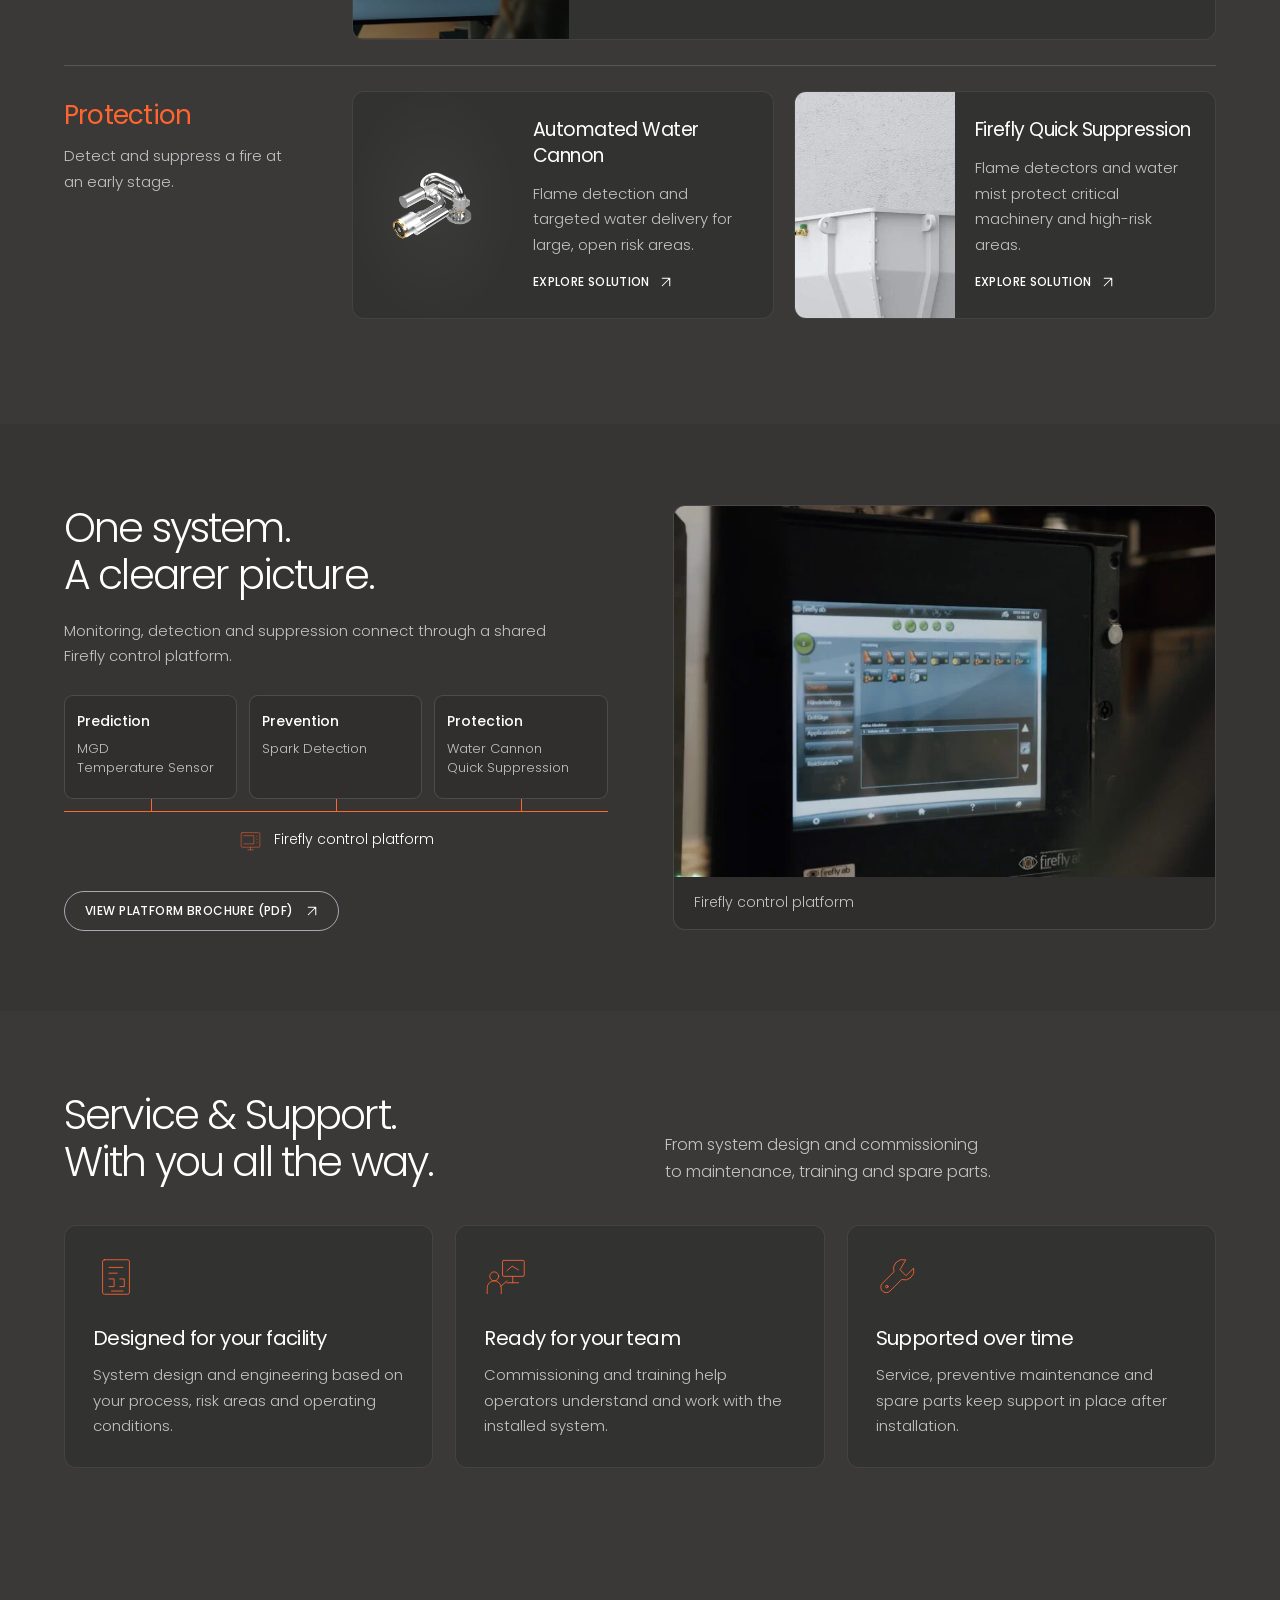
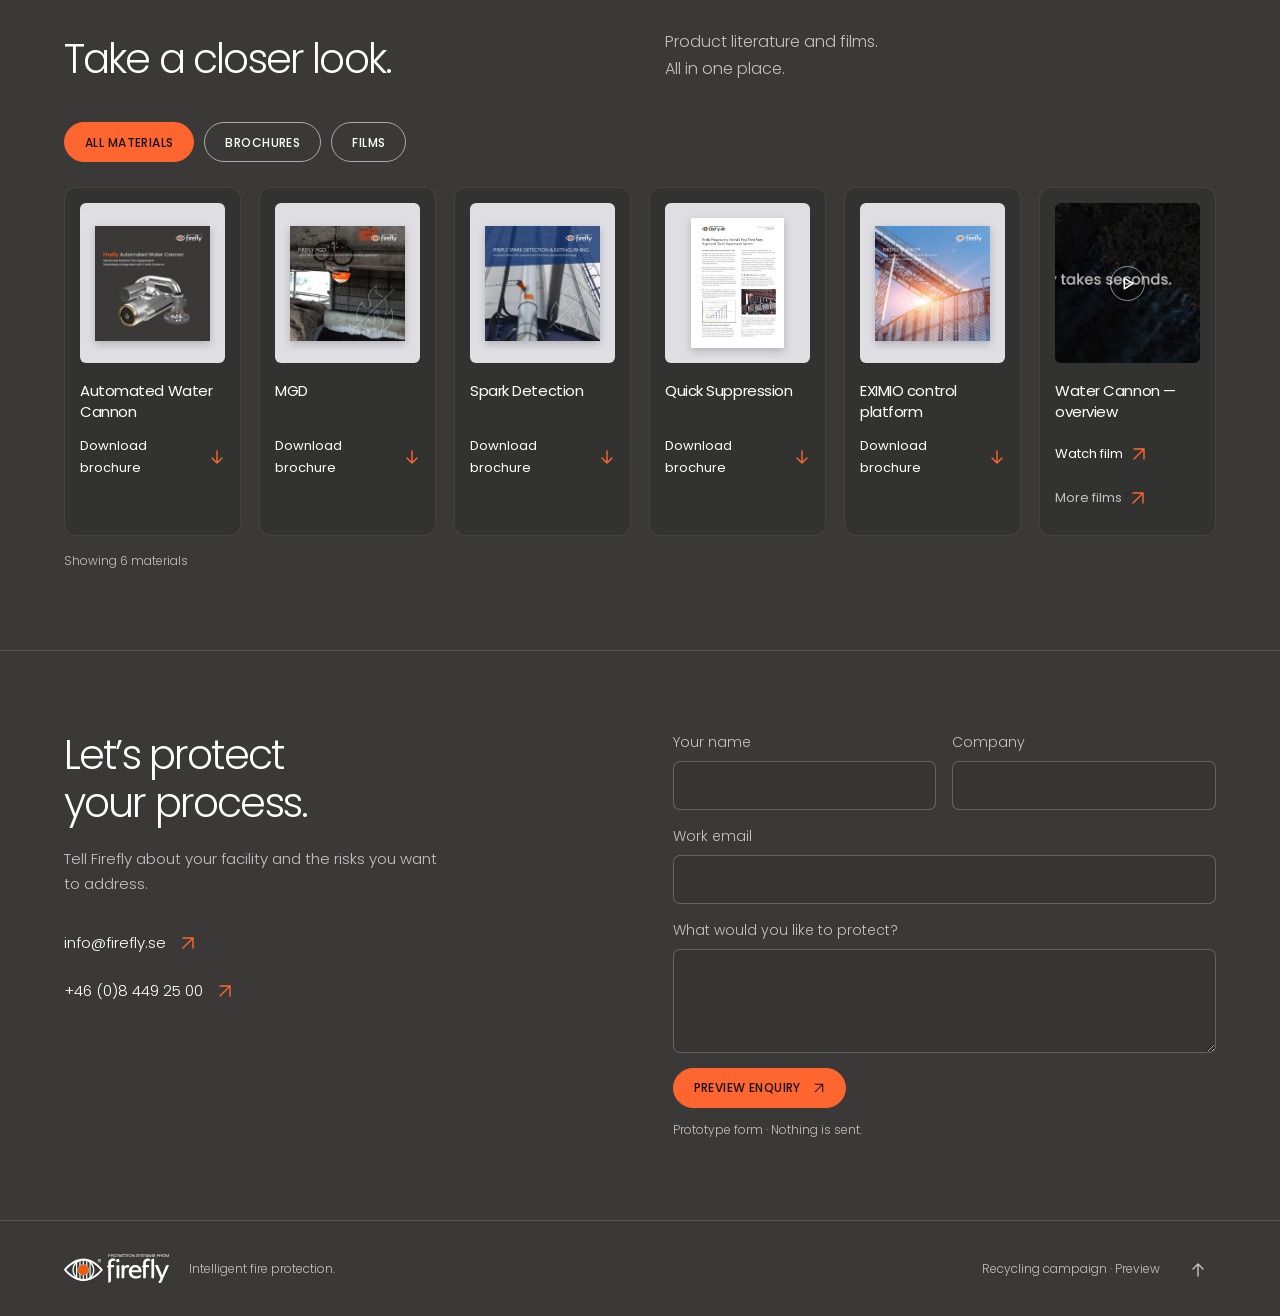
==== commit 32ac8f41: "Place compact recycling navigation over hero video" ====
--- a/recycling/index.html
+++ b/recycling/index.html
@@ -1 +1 @@
-<!doctype html><html lang="en"><head><meta charset="utf-8"><meta name="viewport" content="width=device-width,initial-scale=1"><meta name="theme-color" content="#000000"><meta name="robots" content="noindex,nofollow"><meta name="description" content="Explore Firefly solutions for the recycling industry. Prediction, prevention, protection and support."><title>Fire protection for recycling — Firefly Recycling Preview</title><link rel="stylesheet" href="campaign.css?v=polish-20261014"><link rel="stylesheet" href="polish.css?v=hero-full-20261015"><script src="campaign.js?v=polish-20261014" defer></script></head><body data-page="overview"><a class="skip-link" href="#main">Skip to content</a><header class="site-header"><a class="brand" href="index.html" aria-label="Firefly Recycling home"><img src="assets/logo.svg" alt="Firefly" width="145" height="40"></a><button class="menu-toggle" aria-label="Open menu" aria-expanded="false" aria-controls="navigation"><svg viewBox="0 0 24 24" aria-hidden="true"><path d="M3 8h18M3 16h18"/></svg></button><nav id="navigation" aria-label="Campaign navigation"><button class="menu-close" aria-label="Close menu"><svg viewBox="0 0 24 24" aria-hidden="true"><path d="m5 5 14 14M19 5 5 19"/></svg></button><div class="campaign-links"><a class="campaign-link" href="#solutions">Solutions</a><a class="campaign-link" href="#system">One system</a><a class="campaign-link" href="#partnership">Service & Support</a><a class="campaign-link" href="#resources">Resources</a></div><a class="nav-contact button secondary" href="#contact">Contact us</a></nav><details class="site-language"><summary aria-label="Language: English — prototype"><img src="assets/flag-en.svg" width="22" height="15" alt=""><span>EN</span><svg class="ui-icon" viewBox="0 0 16 16" aria-hidden="true"><path d="m3 6 5 5 5-5"/></svg></summary><div class="language-options" aria-label="Language options"><button type="button" data-language="en"><img src="assets/flag-en.svg" width="22" height="15" alt="">EN<span class="sr-only"> — English</span></button><button type="button" data-language="sv"><img src="assets/flag-sv.svg" width="22" height="15" alt="">SV<span class="sr-only"> — Svenska</span></button><button type="button" data-language="it"><img src="assets/flag-it.svg" width="22" height="15" alt="">IT<span class="sr-only"> — Italiano</span></button><button type="button" data-language="pt-br"><img src="assets/flag-pt-br.svg" width="22" height="15" alt="">PT-BR<span class="sr-only"> — Português</span></button><button type="button" data-language="es"><img src="assets/flag-es.svg" width="22" height="15" alt="">ES<span class="sr-only"> — Español</span></button><button type="button" data-language="pl"><img src="assets/flag-pl.png" width="22" height="15" alt="">PL<span class="sr-only"> — Polski</span></button><button type="button" data-language="us"><img src="assets/flag-us.png" width="22" height="15" alt="">EN-US<span class="sr-only"> — English (US)</span></button></div></details></header><main id="main"><section class="recycling-hero" id="top"><div class="hero-frame wrap"><video class="hero-industry" id="recycling-hero-video" src="assets/recycling-hero-loop.mp4" poster="assets/recycling-hero-loop-poster.jpg" muted playsinline loop autoplay preload="auto" aria-label="Water Cannon operating above indoor recycling material storage"></video><button id="recycling-hero-play" class="hero-film-control" aria-label="Pause hero film"><svg class="ui-icon" viewBox="0 0 16 16" aria-hidden="true"><path d="M5 3v10M11 3v10"/></svg></button><div class="hero-copy"><h1>Keep recycling.<br>Keep moving.</h1><p class="hero-byline">Intelligent fire protection for your process.</p><p class="hero-description">From early warning to targeted suppression.<br>Connected protection, with a partner by your side.</p><a href="#solutions" class="button primary">Explore the solutions <svg class="ui-icon" viewBox="0 0 16 16" aria-hidden="true"><path d="M3 13 13 3M3 3h10v10"/></svg></a></div></div></section><section id="solutions" class="wrap section-space"><div class="section-head"><h2>Every stage.<br>Connected.</h2><p>Five solutions. One coordinated approach.<br>Explore the right protection for your process.</p></div><section class="solution-group" id="prediction" aria-labelledby="heading-prediction"><div class="group-intro"><h3 id="heading-prediction">Prediction</h3><p>Understand changes before an ignition source develops.</p></div><div class="solution-track " tabindex="0" aria-label="Prediction solutions"><a class="solution-card solution-mgd " href="mgd.html"><div class="solution-visual "><img src="assets/mgd-installation.webp" alt="Firefly MGD installation from the official product brochure" width="1196" height="1195" loading="lazy"></div><div class="solution-copy"><h3>Firefly MGD</h3><p>Detect fire-related gases at an early stage, before visible smoke or flames.</p><span class="card-link">Explore solution <svg class="ui-icon" viewBox="0 0 16 16" aria-hidden="true"><path d="M3 13 13 3M3 3h10v10"/></svg></span></div></a><a class="solution-card solution-temperature-sensor " href="temperature-sensor.html"><div class="solution-visual concept-visual"><svg class="line-icon" viewBox="0 0 72 72" aria-hidden="true"><path d="M29 35V14a7 7 0 0 1 14 0v21a12 12 0 1 1-14 0Z"/><path d="M36 18v26m14-25h6m-6 8h6m-6 8h6"/><circle cx="36" cy="46" r="4"/></svg></div><div class="solution-copy"><h3>Firefly Temperature Sensor</h3><p>Temperature monitoring adds information about changing process conditions.</p><span class="card-link">Explore solution <svg class="ui-icon" viewBox="0 0 16 16" aria-hidden="true"><path d="M3 13 13 3M3 3h10v10"/></svg></span></div></a></div></section><section class="solution-group" id="prevention" aria-labelledby="heading-prevention"><div class="group-intro"><h3 id="heading-prevention">Prevention</h3><p>Address ignition sources before they become a fire.</p></div><div class="solution-track single-card" tabindex="0" aria-label="Prevention solutions"><a class="solution-card solution-spark-detection " href="spark-detection.html"><div class="solution-visual "><img src="assets/spark-detector.webp" alt="Firefly infrared detection illustration" width="1920" height="953" loading="lazy"></div><div class="solution-copy"><h3>Firefly Spark Detection</h3><p>Detect hot particles and sparks in the material flow and trigger an appropriate response.</p><span class="card-link">Explore solution <svg class="ui-icon" viewBox="0 0 16 16" aria-hidden="true"><path d="M3 13 13 3M3 3h10v10"/></svg></span></div></a></div></section><section class="solution-group" id="protection" aria-labelledby="heading-protection"><div class="group-intro"><h3 id="heading-protection">Protection</h3><p>Detect and suppress a fire at an early stage.</p></div><div class="solution-track " tabindex="0" aria-label="Protection solutions"><a class="solution-card solution-water-cannon product-cutout" href="water-cannon.html"><div class="solution-visual "><img src="assets/dn50.webp" alt="Firefly Automated Water Cannon DN50" width="1900" height="1069" loading="lazy"></div><div class="solution-copy"><h3>Automated Water Cannon</h3><p>Flame detection and targeted water delivery for large, open risk areas.</p><span class="card-link">Explore solution <svg class="ui-icon" viewBox="0 0 16 16" aria-hidden="true"><path d="M3 13 13 3M3 3h10v10"/></svg></span></div></a><a class="solution-card solution-quick-suppression " href="quick-suppression.html"><div class="solution-visual "><img src="assets/quick-application.webp" alt="Firefly ShredderGuard application illustrating Quick Suppression" width="1024" height="423" loading="lazy"></div><div class="solution-copy"><h3>Firefly Quick Suppression</h3><p>Flame detectors and water mist protect critical machinery and high-risk areas.</p><span class="card-link">Explore solution <svg class="ui-icon" viewBox="0 0 16 16" aria-hidden="true"><path d="M3 13 13 3M3 3h10v10"/></svg></span></div></a></div></section></section><section id="system" class="system-section section-space"><div class="wrap system-grid"><div><h2>One system.<br>A clearer picture.</h2><p>Monitoring, detection and suppression connect through a shared Firefly control platform.</p><div class="system-map" aria-label="All five solutions share the Firefly control platform"><ul><li><strong>Prediction</strong><span>MGD<br>Temperature Sensor</span></li><li><strong>Prevention</strong><span>Spark Detection</span></li><li><strong>Protection</strong><span>Water Cannon<br>Quick Suppression</span></li></ul><p class="map-control"><svg class="line-icon" viewBox="0 0 72 72" aria-hidden="true"><rect x="11" y="15" width="50" height="39" rx="3"/><path d="M18 23h27v22H18m35-20h1m-1 8h1m-1 8h1M29 61h14m-7-7v7"/></svg>Firefly control platform</p></div><a class="button secondary" href="assets/eximio-brochure.pdf" target="_blank" rel="noopener">View platform brochure (PDF) <svg class="ui-icon" viewBox="0 0 16 16" aria-hidden="true"><path d="M3 13 13 3M3 3h10v10"/></svg></a></div><figure class="system-visual"><img src="assets/control-unit.webp" alt="Firefly control unit with screen showing protected zones" width="1024" height="531" loading="lazy"><figcaption>Firefly control platform</figcaption></figure></div></section><section id="partnership" class="wrap section-space"><div class="section-head"><h2>Service &amp; Support.<br>With you all the way.</h2><p>From system design and commissioning<br>to maintenance, training and spare parts.</p></div><div class="partner-grid"><article><svg class="line-icon" viewBox="0 0 72 72" aria-hidden="true"><rect x="15" y="9" width="42" height="54" rx="3"/><path d="M25 21h22M25 30h13m-13 9h8v12h-8m17-12h7v12h-7m-13 7h18"/></svg><h3>Designed for your facility</h3><p>System design and engineering based on your process, risk areas and operating conditions.</p></article><article><svg class="line-icon" viewBox="0 0 72 72" aria-hidden="true"><rect x="29" y="10" width="34" height="25" rx="2"/><path d="m36 26 8-7 10 6M45 35v10m-9 0h18"/><circle cx="16" cy="35" r="7"/><path d="M5 62V53a11 11 0 0 1 22 0v9m-1-11 10-9"/></svg><h3>Ready for your team</h3><p>Commissioning and training help operators understand and work with the installed system.</p></article><article><svg class="line-icon" viewBox="0 0 72 72" aria-hidden="true"><path d="M46 9a15 15 0 0 0-18 19L10 46a8 8 0 1 0 12 12l18-18A15 15 0 0 0 59 22L47 34l-9-9Z"/><circle cx="17" cy="51" r="2"/></svg><h3>Supported over time</h3><p>Service, preventive maintenance and spare parts keep support in place after installation.</p></article></div></section><section id="resources" class="wrap section-space"><div class="section-head"><h2>Take a closer look.</h2><p>Product literature and films.<br>All in one place.</p></div><div class="material-filters" role="group" aria-label="Filter materials"><button class="button secondary" data-resource-filter="all" aria-pressed="true">All materials</button><button class="button secondary" data-resource-filter="document" aria-pressed="false">Brochures</button><button class="button secondary" data-resource-filter="video" aria-pressed="false">Films</button></div><div class="material-grid"><article class="material-card" data-kind="document"><a class="material-document" href="assets/water-cannon-brochure.pdf" target="_blank" rel="noopener" aria-label="Open Automated Water Cannon brochure"><img src="assets/water-cannon-brochure-cover.webp" alt="Automated Water Cannon brochure cover" width="500" height="500" loading="lazy"></a><h3>Automated Water Cannon</h3><a href="assets/water-cannon-brochure.pdf" download class="text-link">Download brochure <svg class="ui-icon" viewBox="0 0 16 16" aria-hidden="true"><path d="M8 2v12m-5-5 5 5 5-5"/></svg></a></article><article class="material-card" data-kind="document"><a class="material-document" href="assets/mgd-brochure.pdf" target="_blank" rel="noopener" aria-label="Open MGD brochure"><img src="assets/mgd-brochure-cover.webp" alt="MGD brochure cover" width="500" height="500" loading="lazy"></a><h3>MGD</h3><a href="assets/mgd-brochure.pdf" download class="text-link">Download brochure <svg class="ui-icon" viewBox="0 0 16 16" aria-hidden="true"><path d="M8 2v12m-5-5 5 5 5-5"/></svg></a></article><article class="material-card" data-kind="document"><a class="material-document" href="assets/spark-detection-brochure.pdf" target="_blank" rel="noopener" aria-label="Open Spark Detection brochure"><img src="assets/spark-detection-brochure-cover.webp" alt="Spark Detection brochure cover" width="500" height="500" loading="lazy"></a><h3>Spark Detection</h3><a href="assets/spark-detection-brochure.pdf" download class="text-link">Download brochure <svg class="ui-icon" viewBox="0 0 16 16" aria-hidden="true"><path d="M8 2v12m-5-5 5 5 5-5"/></svg></a></article><article class="material-card" data-kind="document"><a class="material-document" href="assets/quick-suppression-brochure.pdf" target="_blank" rel="noopener" aria-label="Open Quick Suppression brochure"><img src="assets/quick-suppression-brochure-cover.webp" alt="Quick Suppression brochure cover" width="354" height="500" loading="lazy"></a><h3>Quick Suppression</h3><a href="assets/quick-suppression-brochure.pdf" download class="text-link">Download brochure <svg class="ui-icon" viewBox="0 0 16 16" aria-hidden="true"><path d="M8 2v12m-5-5 5 5 5-5"/></svg></a></article><article class="material-card" data-kind="document"><a class="material-document" href="assets/eximio-brochure.pdf" target="_blank" rel="noopener" aria-label="Open EXIMIO control platform brochure"><img src="assets/eximio-brochure-cover.webp" alt="EXIMIO control platform brochure cover" width="500" height="500" loading="lazy"></a><h3>EXIMIO control platform</h3><a href="assets/eximio-brochure.pdf" download class="text-link">Download brochure <svg class="ui-icon" viewBox="0 0 16 16" aria-hidden="true"><path d="M8 2v12m-5-5 5 5 5-5"/></svg></a></article><article class="material-card" data-kind="video"><button type="button" class="material-film" data-resource-video="overview" aria-label="Play Water Cannon overview film"><img src="assets/overview-poster.jpg" alt="" width="1280" height="720" loading="lazy"><span class="film-symbol"><svg class="ui-icon" viewBox="0 0 16 16" aria-hidden="true"><path d="m5 3 8 5-8 5Z"/></svg></span></button><h3>Water Cannon — overview</h3><button type="button" class="text-link material-watch" data-resource-video="overview">Watch film <svg class="ui-icon" viewBox="0 0 16 16" aria-hidden="true"><path d="M3 13 13 3M3 3h10v10"/></svg></button><a class="text-link more-films" href="water-cannon.html#resources">More films <svg class="ui-icon" viewBox="0 0 16 16" aria-hidden="true"><path d="M3 13 13 3M3 3h10v10"/></svg></a></article></div><p class="resource-count" role="status">Showing 6 materials</p></section><section id="contact" class="contact wrap section-space"><div><h2>Let’s protect<br>your process.</h2><p>Tell Firefly about your facility and the risks you want to address.</p><a href="mailto:info@firefly.se" class="contact-link">info@firefly.se <svg class="ui-icon" viewBox="0 0 16 16" aria-hidden="true"><path d="M3 13 13 3M3 3h10v10"/></svg></a><a href="tel:+4684492500" class="contact-link">+46 (0)8 449 25 00 <svg class="ui-icon" viewBox="0 0 16 16" aria-hidden="true"><path d="M3 13 13 3M3 3h10v10"/></svg></a></div><form id="campaign-contact"><div class="form-pair"><label>Your name<input name="name" autocomplete="name" required></label><label>Company<input name="company" autocomplete="organization" required></label></div><label>Work email<input name="email" type="email" autocomplete="email" required></label><label>What would you like to protect?<textarea name="message" rows="3" required></textarea></label><button class="button primary" type="submit">Preview enquiry <svg class="ui-icon" viewBox="0 0 16 16" aria-hidden="true"><path d="M3 13 13 3M3 3h10v10"/></svg></button><small>Prototype form · Nothing is sent.</small><p id="enquiry-result" role="status" hidden></p></form></section></main><dialog id="campaign-video-dialog" class="campaign-film-dialog" aria-labelledby="campaign-video-title"><div class="campaign-dialog-head"><h2 id="campaign-video-title">Automated Water Cannon — overview</h2><button type="button" class="campaign-dialog-close" id="campaign-close-video" aria-label="Close film"><svg class="ui-icon" viewBox="0 0 16 16" aria-hidden="true"><path d="m3 3 10 10M13 3 3 13"/></svg></button></div><video id="campaign-video-player" controls muted playsinline preload="none" poster="assets/overview-poster.jpg"></video><p id="campaign-video-error" role="status" hidden>Unable to play the film here. You can open the video file below.</p><div class="campaign-dialog-foot"><a class="text-link" id="campaign-video-fallback" href="assets/overview.mp4" target="_blank" rel="noopener">Open video file <svg class="ui-icon" viewBox="0 0 16 16" aria-hidden="true"><path d="M3 13 13 3M3 3h10v10"/></svg></a><a class="text-link" href="water-cannon.html#resources">All Water Cannon films <svg class="ui-icon" viewBox="0 0 16 16" aria-hidden="true"><path d="M3 13 13 3M3 3h10v10"/></svg></a></div></dialog><footer class="wrap"><a href="index.html" aria-label="Firefly Recycling home"><img src="assets/logo.svg" alt="Firefly" width="105" height="30"></a><p>Intelligent fire protection.</p><span>Recycling campaign · Preview</span><a href="#top" aria-label="Back to top"><svg class="ui-icon" viewBox="0 0 16 16" aria-hidden="true"><path d="M8 14V2m-5 5 5-5 5 5"/></svg></a></footer><div id="prototype-message" class="toast" role="status" hidden></div></body></html>+<!doctype html><html lang="en"><head><meta charset="utf-8"><meta name="viewport" content="width=device-width,initial-scale=1"><meta name="theme-color" content="#000000"><meta name="robots" content="noindex,nofollow"><meta name="description" content="Explore Firefly solutions for the recycling industry. Prediction, prevention, protection and support."><title>Fire protection for recycling — Firefly Recycling Preview</title><link rel="stylesheet" href="campaign.css?v=polish-20261014"><link rel="stylesheet" href="polish.css?v=nav-overlay-20261015"><script src="campaign.js?v=nav-overlay-20261015" defer></script></head><body data-page="overview"><a class="skip-link" href="#main">Skip to content</a><header class="site-header"><a class="brand" href="index.html" aria-label="Firefly Recycling home"><img src="assets/logo.svg" alt="Firefly" width="145" height="40"></a><button class="menu-toggle" aria-label="Open menu" aria-expanded="false" aria-controls="navigation"><svg viewBox="0 0 24 24" aria-hidden="true"><path d="M3 8h18M3 16h18"/></svg></button><nav id="navigation" aria-label="Campaign navigation"><button class="menu-close" aria-label="Close menu"><svg viewBox="0 0 24 24" aria-hidden="true"><path d="m5 5 14 14M19 5 5 19"/></svg></button><div class="campaign-links"><a class="campaign-link" href="#solutions">Solutions</a><a class="campaign-link" href="#system">One system</a><a class="campaign-link" href="#partnership">Service & Support</a><a class="campaign-link" href="#resources">Resources</a></div><a class="nav-contact button secondary" href="#contact">Contact us</a></nav><details class="site-language"><summary aria-label="Language: English — prototype"><img src="assets/flag-en.svg" width="22" height="15" alt=""><span>EN</span><svg class="ui-icon" viewBox="0 0 16 16" aria-hidden="true"><path d="m3 6 5 5 5-5"/></svg></summary><div class="language-options" aria-label="Language options"><button type="button" data-language="en"><img src="assets/flag-en.svg" width="22" height="15" alt="">EN<span class="sr-only"> — English</span></button><button type="button" data-language="sv"><img src="assets/flag-sv.svg" width="22" height="15" alt="">SV<span class="sr-only"> — Svenska</span></button><button type="button" data-language="it"><img src="assets/flag-it.svg" width="22" height="15" alt="">IT<span class="sr-only"> — Italiano</span></button><button type="button" data-language="pt-br"><img src="assets/flag-pt-br.svg" width="22" height="15" alt="">PT-BR<span class="sr-only"> — Português</span></button><button type="button" data-language="es"><img src="assets/flag-es.svg" width="22" height="15" alt="">ES<span class="sr-only"> — Español</span></button><button type="button" data-language="pl"><img src="assets/flag-pl.png" width="22" height="15" alt="">PL<span class="sr-only"> — Polski</span></button><button type="button" data-language="us"><img src="assets/flag-us.png" width="22" height="15" alt="">EN-US<span class="sr-only"> — English (US)</span></button></div></details></header><main id="main"><section class="recycling-hero" id="top"><div class="hero-frame wrap"><video class="hero-industry" id="recycling-hero-video" src="assets/recycling-hero-loop.mp4" poster="assets/recycling-hero-loop-poster.jpg" muted playsinline loop autoplay preload="auto" aria-label="Water Cannon operating above indoor recycling material storage"></video><button id="recycling-hero-play" class="hero-film-control" aria-label="Pause hero film"><svg class="ui-icon" viewBox="0 0 16 16" aria-hidden="true"><path d="M5 3v10M11 3v10"/></svg></button><div class="hero-copy"><h1>Keep recycling.<br>Keep moving.</h1><p class="hero-byline">Intelligent fire protection for your process.</p><p class="hero-description">From early warning to targeted suppression.<br>Connected protection, with a partner by your side.</p><a href="#solutions" class="button primary">Explore the solutions <svg class="ui-icon" viewBox="0 0 16 16" aria-hidden="true"><path d="M3 13 13 3M3 3h10v10"/></svg></a></div></div></section><section id="solutions" class="wrap section-space"><div class="section-head"><h2>Every stage.<br>Connected.</h2><p>Five solutions. One coordinated approach.<br>Explore the right protection for your process.</p></div><section class="solution-group" id="prediction" aria-labelledby="heading-prediction"><div class="group-intro"><h3 id="heading-prediction">Prediction</h3><p>Understand changes before an ignition source develops.</p></div><div class="solution-track " tabindex="0" aria-label="Prediction solutions"><a class="solution-card solution-mgd " href="mgd.html"><div class="solution-visual "><img src="assets/mgd-installation.webp" alt="Firefly MGD installation from the official product brochure" width="1196" height="1195" loading="lazy"></div><div class="solution-copy"><h3>Firefly MGD</h3><p>Detect fire-related gases at an early stage, before visible smoke or flames.</p><span class="card-link">Explore solution <svg class="ui-icon" viewBox="0 0 16 16" aria-hidden="true"><path d="M3 13 13 3M3 3h10v10"/></svg></span></div></a><a class="solution-card solution-temperature-sensor " href="temperature-sensor.html"><div class="solution-visual concept-visual"><svg class="line-icon" viewBox="0 0 72 72" aria-hidden="true"><path d="M29 35V14a7 7 0 0 1 14 0v21a12 12 0 1 1-14 0Z"/><path d="M36 18v26m14-25h6m-6 8h6m-6 8h6"/><circle cx="36" cy="46" r="4"/></svg></div><div class="solution-copy"><h3>Firefly Temperature Sensor</h3><p>Temperature monitoring adds information about changing process conditions.</p><span class="card-link">Explore solution <svg class="ui-icon" viewBox="0 0 16 16" aria-hidden="true"><path d="M3 13 13 3M3 3h10v10"/></svg></span></div></a></div></section><section class="solution-group" id="prevention" aria-labelledby="heading-prevention"><div class="group-intro"><h3 id="heading-prevention">Prevention</h3><p>Address ignition sources before they become a fire.</p></div><div class="solution-track single-card" tabindex="0" aria-label="Prevention solutions"><a class="solution-card solution-spark-detection " href="spark-detection.html"><div class="solution-visual "><img src="assets/spark-detector.webp" alt="Firefly infrared detection illustration" width="1920" height="953" loading="lazy"></div><div class="solution-copy"><h3>Firefly Spark Detection</h3><p>Detect hot particles and sparks in the material flow and trigger an appropriate response.</p><span class="card-link">Explore solution <svg class="ui-icon" viewBox="0 0 16 16" aria-hidden="true"><path d="M3 13 13 3M3 3h10v10"/></svg></span></div></a></div></section><section class="solution-group" id="protection" aria-labelledby="heading-protection"><div class="group-intro"><h3 id="heading-protection">Protection</h3><p>Detect and suppress a fire at an early stage.</p></div><div class="solution-track " tabindex="0" aria-label="Protection solutions"><a class="solution-card solution-water-cannon product-cutout" href="water-cannon.html"><div class="solution-visual "><img src="assets/dn50.webp" alt="Firefly Automated Water Cannon DN50" width="1900" height="1069" loading="lazy"></div><div class="solution-copy"><h3>Automated Water Cannon</h3><p>Flame detection and targeted water delivery for large, open risk areas.</p><span class="card-link">Explore solution <svg class="ui-icon" viewBox="0 0 16 16" aria-hidden="true"><path d="M3 13 13 3M3 3h10v10"/></svg></span></div></a><a class="solution-card solution-quick-suppression " href="quick-suppression.html"><div class="solution-visual "><img src="assets/quick-application.webp" alt="Firefly ShredderGuard application illustrating Quick Suppression" width="1024" height="423" loading="lazy"></div><div class="solution-copy"><h3>Firefly Quick Suppression</h3><p>Flame detectors and water mist protect critical machinery and high-risk areas.</p><span class="card-link">Explore solution <svg class="ui-icon" viewBox="0 0 16 16" aria-hidden="true"><path d="M3 13 13 3M3 3h10v10"/></svg></span></div></a></div></section></section><section id="system" class="system-section section-space"><div class="wrap system-grid"><div><h2>One system.<br>A clearer picture.</h2><p>Monitoring, detection and suppression connect through a shared Firefly control platform.</p><div class="system-map" aria-label="All five solutions share the Firefly control platform"><ul><li><strong>Prediction</strong><span>MGD<br>Temperature Sensor</span></li><li><strong>Prevention</strong><span>Spark Detection</span></li><li><strong>Protection</strong><span>Water Cannon<br>Quick Suppression</span></li></ul><p class="map-control"><svg class="line-icon" viewBox="0 0 72 72" aria-hidden="true"><rect x="11" y="15" width="50" height="39" rx="3"/><path d="M18 23h27v22H18m35-20h1m-1 8h1m-1 8h1M29 61h14m-7-7v7"/></svg>Firefly control platform</p></div><a class="button secondary" href="assets/eximio-brochure.pdf" target="_blank" rel="noopener">View platform brochure (PDF) <svg class="ui-icon" viewBox="0 0 16 16" aria-hidden="true"><path d="M3 13 13 3M3 3h10v10"/></svg></a></div><figure class="system-visual"><img src="assets/control-unit.webp" alt="Firefly control unit with screen showing protected zones" width="1024" height="531" loading="lazy"><figcaption>Firefly control platform</figcaption></figure></div></section><section id="partnership" class="wrap section-space"><div class="section-head"><h2>Service &amp; Support.<br>With you all the way.</h2><p>From system design and commissioning<br>to maintenance, training and spare parts.</p></div><div class="partner-grid"><article><svg class="line-icon" viewBox="0 0 72 72" aria-hidden="true"><rect x="15" y="9" width="42" height="54" rx="3"/><path d="M25 21h22M25 30h13m-13 9h8v12h-8m17-12h7v12h-7m-13 7h18"/></svg><h3>Designed for your facility</h3><p>System design and engineering based on your process, risk areas and operating conditions.</p></article><article><svg class="line-icon" viewBox="0 0 72 72" aria-hidden="true"><rect x="29" y="10" width="34" height="25" rx="2"/><path d="m36 26 8-7 10 6M45 35v10m-9 0h18"/><circle cx="16" cy="35" r="7"/><path d="M5 62V53a11 11 0 0 1 22 0v9m-1-11 10-9"/></svg><h3>Ready for your team</h3><p>Commissioning and training help operators understand and work with the installed system.</p></article><article><svg class="line-icon" viewBox="0 0 72 72" aria-hidden="true"><path d="M46 9a15 15 0 0 0-18 19L10 46a8 8 0 1 0 12 12l18-18A15 15 0 0 0 59 22L47 34l-9-9Z"/><circle cx="17" cy="51" r="2"/></svg><h3>Supported over time</h3><p>Service, preventive maintenance and spare parts keep support in place after installation.</p></article></div></section><section id="resources" class="wrap section-space"><div class="section-head"><h2>Take a closer look.</h2><p>Product literature and films.<br>All in one place.</p></div><div class="material-filters" role="group" aria-label="Filter materials"><button class="button secondary" data-resource-filter="all" aria-pressed="true">All materials</button><button class="button secondary" data-resource-filter="document" aria-pressed="false">Brochures</button><button class="button secondary" data-resource-filter="video" aria-pressed="false">Films</button></div><div class="material-grid"><article class="material-card" data-kind="document"><a class="material-document" href="assets/water-cannon-brochure.pdf" target="_blank" rel="noopener" aria-label="Open Automated Water Cannon brochure"><img src="assets/water-cannon-brochure-cover.webp" alt="Automated Water Cannon brochure cover" width="500" height="500" loading="lazy"></a><h3>Automated Water Cannon</h3><a href="assets/water-cannon-brochure.pdf" download class="text-link">Download brochure <svg class="ui-icon" viewBox="0 0 16 16" aria-hidden="true"><path d="M8 2v12m-5-5 5 5 5-5"/></svg></a></article><article class="material-card" data-kind="document"><a class="material-document" href="assets/mgd-brochure.pdf" target="_blank" rel="noopener" aria-label="Open MGD brochure"><img src="assets/mgd-brochure-cover.webp" alt="MGD brochure cover" width="500" height="500" loading="lazy"></a><h3>MGD</h3><a href="assets/mgd-brochure.pdf" download class="text-link">Download brochure <svg class="ui-icon" viewBox="0 0 16 16" aria-hidden="true"><path d="M8 2v12m-5-5 5 5 5-5"/></svg></a></article><article class="material-card" data-kind="document"><a class="material-document" href="assets/spark-detection-brochure.pdf" target="_blank" rel="noopener" aria-label="Open Spark Detection brochure"><img src="assets/spark-detection-brochure-cover.webp" alt="Spark Detection brochure cover" width="500" height="500" loading="lazy"></a><h3>Spark Detection</h3><a href="assets/spark-detection-brochure.pdf" download class="text-link">Download brochure <svg class="ui-icon" viewBox="0 0 16 16" aria-hidden="true"><path d="M8 2v12m-5-5 5 5 5-5"/></svg></a></article><article class="material-card" data-kind="document"><a class="material-document" href="assets/quick-suppression-brochure.pdf" target="_blank" rel="noopener" aria-label="Open Quick Suppression brochure"><img src="assets/quick-suppression-brochure-cover.webp" alt="Quick Suppression brochure cover" width="354" height="500" loading="lazy"></a><h3>Quick Suppression</h3><a href="assets/quick-suppression-brochure.pdf" download class="text-link">Download brochure <svg class="ui-icon" viewBox="0 0 16 16" aria-hidden="true"><path d="M8 2v12m-5-5 5 5 5-5"/></svg></a></article><article class="material-card" data-kind="document"><a class="material-document" href="assets/eximio-brochure.pdf" target="_blank" rel="noopener" aria-label="Open EXIMIO control platform brochure"><img src="assets/eximio-brochure-cover.webp" alt="EXIMIO control platform brochure cover" width="500" height="500" loading="lazy"></a><h3>EXIMIO control platform</h3><a href="assets/eximio-brochure.pdf" download class="text-link">Download brochure <svg class="ui-icon" viewBox="0 0 16 16" aria-hidden="true"><path d="M8 2v12m-5-5 5 5 5-5"/></svg></a></article><article class="material-card" data-kind="video"><button type="button" class="material-film" data-resource-video="overview" aria-label="Play Water Cannon overview film"><img src="assets/overview-poster.jpg" alt="" width="1280" height="720" loading="lazy"><span class="film-symbol"><svg class="ui-icon" viewBox="0 0 16 16" aria-hidden="true"><path d="m5 3 8 5-8 5Z"/></svg></span></button><h3>Water Cannon — overview</h3><button type="button" class="text-link material-watch" data-resource-video="overview">Watch film <svg class="ui-icon" viewBox="0 0 16 16" aria-hidden="true"><path d="M3 13 13 3M3 3h10v10"/></svg></button><a class="text-link more-films" href="water-cannon.html#resources">More films <svg class="ui-icon" viewBox="0 0 16 16" aria-hidden="true"><path d="M3 13 13 3M3 3h10v10"/></svg></a></article></div><p class="resource-count" role="status">Showing 6 materials</p></section><section id="contact" class="contact wrap section-space"><div><h2>Let’s protect<br>your process.</h2><p>Tell Firefly about your facility and the risks you want to address.</p><a href="mailto:info@firefly.se" class="contact-link">info@firefly.se <svg class="ui-icon" viewBox="0 0 16 16" aria-hidden="true"><path d="M3 13 13 3M3 3h10v10"/></svg></a><a href="tel:+4684492500" class="contact-link">+46 (0)8 449 25 00 <svg class="ui-icon" viewBox="0 0 16 16" aria-hidden="true"><path d="M3 13 13 3M3 3h10v10"/></svg></a></div><form id="campaign-contact"><div class="form-pair"><label>Your name<input name="name" autocomplete="name" required></label><label>Company<input name="company" autocomplete="organization" required></label></div><label>Work email<input name="email" type="email" autocomplete="email" required></label><label>What would you like to protect?<textarea name="message" rows="3" required></textarea></label><button class="button primary" type="submit">Preview enquiry <svg class="ui-icon" viewBox="0 0 16 16" aria-hidden="true"><path d="M3 13 13 3M3 3h10v10"/></svg></button><small>Prototype form · Nothing is sent.</small><p id="enquiry-result" role="status" hidden></p></form></section></main><dialog id="campaign-video-dialog" class="campaign-film-dialog" aria-labelledby="campaign-video-title"><div class="campaign-dialog-head"><h2 id="campaign-video-title">Automated Water Cannon — overview</h2><button type="button" class="campaign-dialog-close" id="campaign-close-video" aria-label="Close film"><svg class="ui-icon" viewBox="0 0 16 16" aria-hidden="true"><path d="m3 3 10 10M13 3 3 13"/></svg></button></div><video id="campaign-video-player" controls muted playsinline preload="none" poster="assets/overview-poster.jpg"></video><p id="campaign-video-error" role="status" hidden>Unable to play the film here. You can open the video file below.</p><div class="campaign-dialog-foot"><a class="text-link" id="campaign-video-fallback" href="assets/overview.mp4" target="_blank" rel="noopener">Open video file <svg class="ui-icon" viewBox="0 0 16 16" aria-hidden="true"><path d="M3 13 13 3M3 3h10v10"/></svg></a><a class="text-link" href="water-cannon.html#resources">All Water Cannon films <svg class="ui-icon" viewBox="0 0 16 16" aria-hidden="true"><path d="M3 13 13 3M3 3h10v10"/></svg></a></div></dialog><footer class="wrap"><a href="index.html" aria-label="Firefly Recycling home"><img src="assets/logo.svg" alt="Firefly" width="105" height="30"></a><p>Intelligent fire protection.</p><span>Recycling campaign · Preview</span><a href="#top" aria-label="Back to top"><svg class="ui-icon" viewBox="0 0 16 16" aria-hidden="true"><path d="M8 14V2m-5 5 5-5 5 5"/></svg></a></footer><div id="prototype-message" class="toast" role="status" hidden></div></body></html>
--- a/recycling/polish.css
+++ b/recycling/polish.css
@@ -122,3 +122,21 @@
  .recycling-hero .hero-industry{object-position:center top}
  .recycling-hero .hero-film-control{top:calc(51.875vw - 58px);bottom:auto}
 }
+
+/* A compact navigation layer sits on the Recycling footage. */
+body[data-page=overview] .site-header{position:fixed;inset:0 0 auto;min-height:64px;padding-block:10px;background:transparent;transition:background .2s}
+body[data-page=overview] .site-header.is-compact{min-height:64px;padding-block:10px}
+body[data-page=overview] .site-header.has-scrolled{background:rgba(0,0,0,.94)}
+body[data-page=overview] .recycling-hero .hero-frame{min-height:100svh;padding-top:calc(var(--header-height) + 32px)}
+body[data-page=overview] .recycling-hero .hero-industry{object-position:center top}
+@media(max-width:699px){body[data-page=overview] .recycling-hero .hero-frame{padding-top:calc(51.875vw + 36px)}}
+
+@media(min-width:700px){
+ body[data-page=overview] .recycling-hero .hero-copy{margin-bottom:max(0px,calc(100svh - min(51.875vw,996px) - 48px))}
+ body[data-page=overview] .recycling-hero .hero-film-control{top:min(calc(min(51.875vw,996px) - 60px),calc(100svh - 72px));bottom:auto}
+}
+@media(min-width:700px) and (max-width:899px){
+ body[data-page=overview] .recycling-hero .hero-frame{flex-direction:column;align-items:stretch;justify-content:flex-start;padding-top:calc(51.875vw + 36px);padding-bottom:52px}
+ body[data-page=overview] .recycling-hero .hero-copy{margin-bottom:0}
+ body[data-page=overview] .recycling-hero .hero-film-control{top:calc(51.875vw - 58px);bottom:auto}
+}
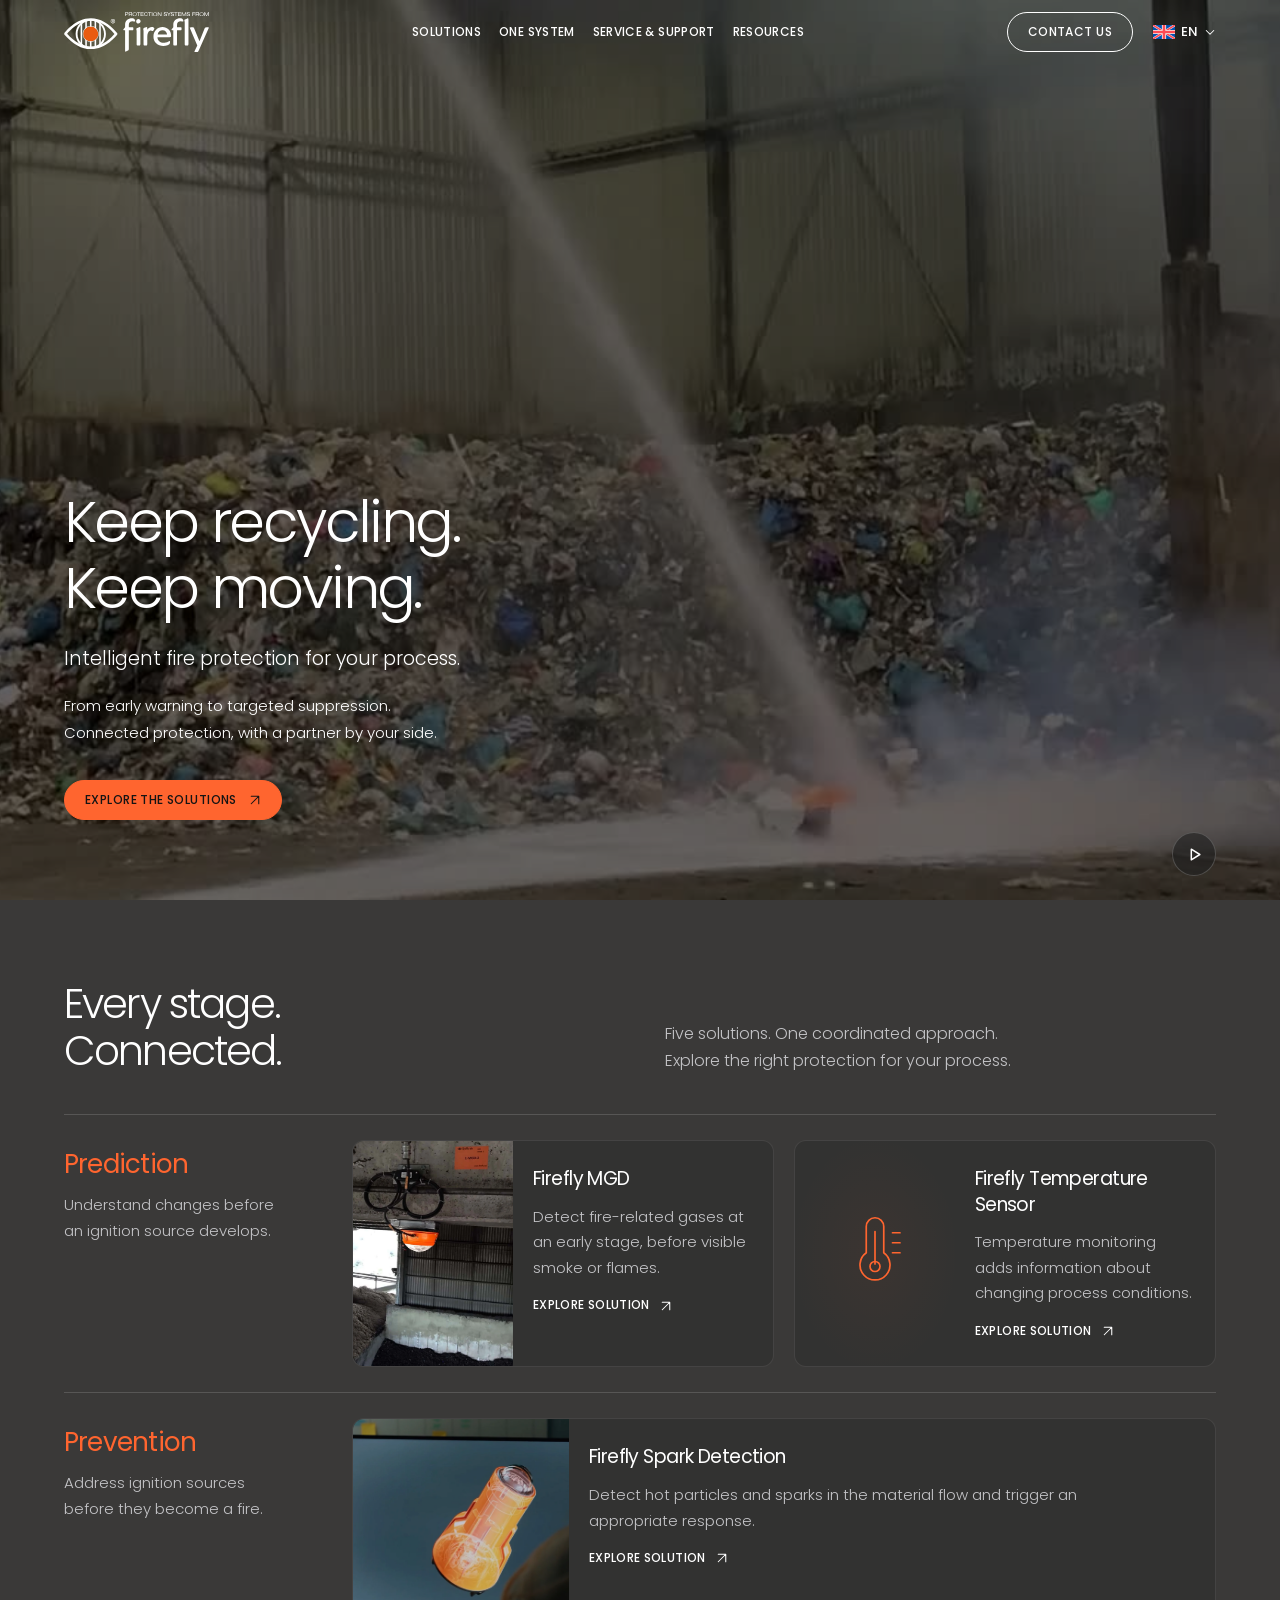
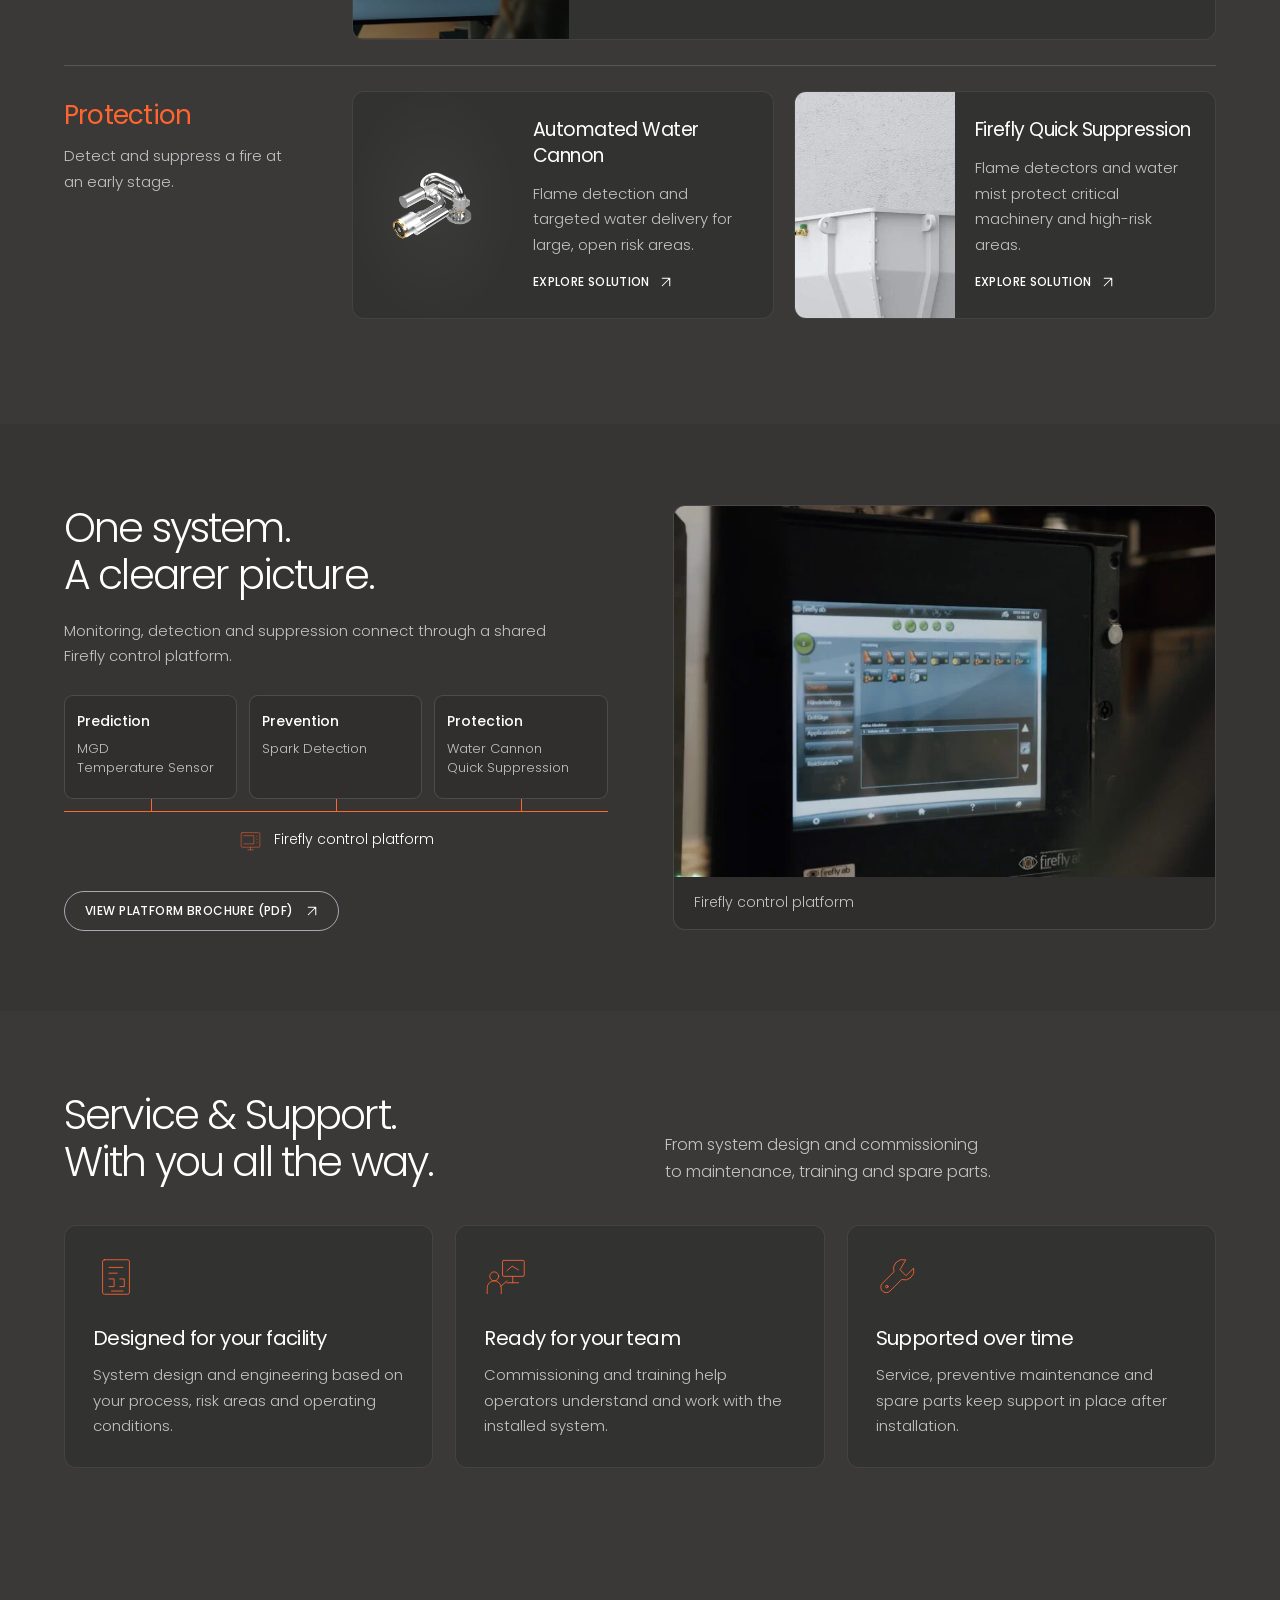
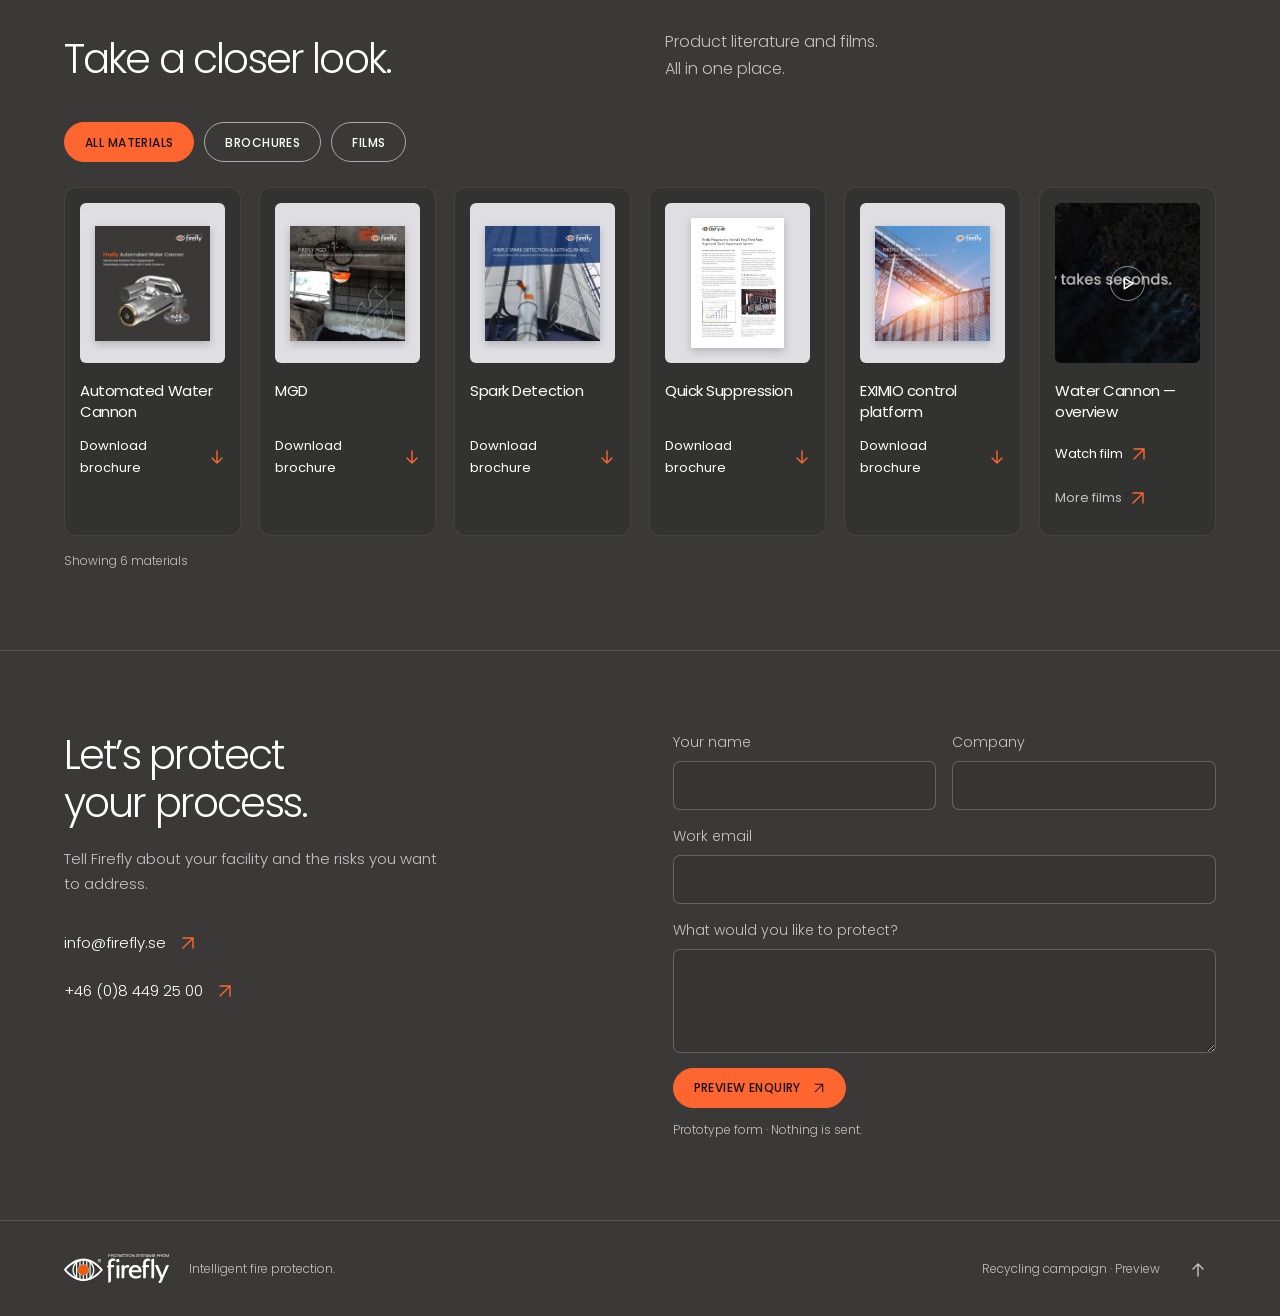
==== commit 2fb13d01: "Fill recycling hero viewport with video" ====
--- a/recycling/index.html
+++ b/recycling/index.html
@@ -1 +1 @@
-<!doctype html><html lang="en"><head><meta charset="utf-8"><meta name="viewport" content="width=device-width,initial-scale=1"><meta name="theme-color" content="#000000"><meta name="robots" content="noindex,nofollow"><meta name="description" content="Explore Firefly solutions for the recycling industry. Prediction, prevention, protection and support."><title>Fire protection for recycling — Firefly Recycling Preview</title><link rel="stylesheet" href="campaign.css?v=polish-20261014"><link rel="stylesheet" href="polish.css?v=nav-overlay-20261015"><script src="campaign.js?v=nav-overlay-20261015" defer></script></head><body data-page="overview"><a class="skip-link" href="#main">Skip to content</a><header class="site-header"><a class="brand" href="index.html" aria-label="Firefly Recycling home"><img src="assets/logo.svg" alt="Firefly" width="145" height="40"></a><button class="menu-toggle" aria-label="Open menu" aria-expanded="false" aria-controls="navigation"><svg viewBox="0 0 24 24" aria-hidden="true"><path d="M3 8h18M3 16h18"/></svg></button><nav id="navigation" aria-label="Campaign navigation"><button class="menu-close" aria-label="Close menu"><svg viewBox="0 0 24 24" aria-hidden="true"><path d="m5 5 14 14M19 5 5 19"/></svg></button><div class="campaign-links"><a class="campaign-link" href="#solutions">Solutions</a><a class="campaign-link" href="#system">One system</a><a class="campaign-link" href="#partnership">Service & Support</a><a class="campaign-link" href="#resources">Resources</a></div><a class="nav-contact button secondary" href="#contact">Contact us</a></nav><details class="site-language"><summary aria-label="Language: English — prototype"><img src="assets/flag-en.svg" width="22" height="15" alt=""><span>EN</span><svg class="ui-icon" viewBox="0 0 16 16" aria-hidden="true"><path d="m3 6 5 5 5-5"/></svg></summary><div class="language-options" aria-label="Language options"><button type="button" data-language="en"><img src="assets/flag-en.svg" width="22" height="15" alt="">EN<span class="sr-only"> — English</span></button><button type="button" data-language="sv"><img src="assets/flag-sv.svg" width="22" height="15" alt="">SV<span class="sr-only"> — Svenska</span></button><button type="button" data-language="it"><img src="assets/flag-it.svg" width="22" height="15" alt="">IT<span class="sr-only"> — Italiano</span></button><button type="button" data-language="pt-br"><img src="assets/flag-pt-br.svg" width="22" height="15" alt="">PT-BR<span class="sr-only"> — Português</span></button><button type="button" data-language="es"><img src="assets/flag-es.svg" width="22" height="15" alt="">ES<span class="sr-only"> — Español</span></button><button type="button" data-language="pl"><img src="assets/flag-pl.png" width="22" height="15" alt="">PL<span class="sr-only"> — Polski</span></button><button type="button" data-language="us"><img src="assets/flag-us.png" width="22" height="15" alt="">EN-US<span class="sr-only"> — English (US)</span></button></div></details></header><main id="main"><section class="recycling-hero" id="top"><div class="hero-frame wrap"><video class="hero-industry" id="recycling-hero-video" src="assets/recycling-hero-loop.mp4" poster="assets/recycling-hero-loop-poster.jpg" muted playsinline loop autoplay preload="auto" aria-label="Water Cannon operating above indoor recycling material storage"></video><button id="recycling-hero-play" class="hero-film-control" aria-label="Pause hero film"><svg class="ui-icon" viewBox="0 0 16 16" aria-hidden="true"><path d="M5 3v10M11 3v10"/></svg></button><div class="hero-copy"><h1>Keep recycling.<br>Keep moving.</h1><p class="hero-byline">Intelligent fire protection for your process.</p><p class="hero-description">From early warning to targeted suppression.<br>Connected protection, with a partner by your side.</p><a href="#solutions" class="button primary">Explore the solutions <svg class="ui-icon" viewBox="0 0 16 16" aria-hidden="true"><path d="M3 13 13 3M3 3h10v10"/></svg></a></div></div></section><section id="solutions" class="wrap section-space"><div class="section-head"><h2>Every stage.<br>Connected.</h2><p>Five solutions. One coordinated approach.<br>Explore the right protection for your process.</p></div><section class="solution-group" id="prediction" aria-labelledby="heading-prediction"><div class="group-intro"><h3 id="heading-prediction">Prediction</h3><p>Understand changes before an ignition source develops.</p></div><div class="solution-track " tabindex="0" aria-label="Prediction solutions"><a class="solution-card solution-mgd " href="mgd.html"><div class="solution-visual "><img src="assets/mgd-installation.webp" alt="Firefly MGD installation from the official product brochure" width="1196" height="1195" loading="lazy"></div><div class="solution-copy"><h3>Firefly MGD</h3><p>Detect fire-related gases at an early stage, before visible smoke or flames.</p><span class="card-link">Explore solution <svg class="ui-icon" viewBox="0 0 16 16" aria-hidden="true"><path d="M3 13 13 3M3 3h10v10"/></svg></span></div></a><a class="solution-card solution-temperature-sensor " href="temperature-sensor.html"><div class="solution-visual concept-visual"><svg class="line-icon" viewBox="0 0 72 72" aria-hidden="true"><path d="M29 35V14a7 7 0 0 1 14 0v21a12 12 0 1 1-14 0Z"/><path d="M36 18v26m14-25h6m-6 8h6m-6 8h6"/><circle cx="36" cy="46" r="4"/></svg></div><div class="solution-copy"><h3>Firefly Temperature Sensor</h3><p>Temperature monitoring adds information about changing process conditions.</p><span class="card-link">Explore solution <svg class="ui-icon" viewBox="0 0 16 16" aria-hidden="true"><path d="M3 13 13 3M3 3h10v10"/></svg></span></div></a></div></section><section class="solution-group" id="prevention" aria-labelledby="heading-prevention"><div class="group-intro"><h3 id="heading-prevention">Prevention</h3><p>Address ignition sources before they become a fire.</p></div><div class="solution-track single-card" tabindex="0" aria-label="Prevention solutions"><a class="solution-card solution-spark-detection " href="spark-detection.html"><div class="solution-visual "><img src="assets/spark-detector.webp" alt="Firefly infrared detection illustration" width="1920" height="953" loading="lazy"></div><div class="solution-copy"><h3>Firefly Spark Detection</h3><p>Detect hot particles and sparks in the material flow and trigger an appropriate response.</p><span class="card-link">Explore solution <svg class="ui-icon" viewBox="0 0 16 16" aria-hidden="true"><path d="M3 13 13 3M3 3h10v10"/></svg></span></div></a></div></section><section class="solution-group" id="protection" aria-labelledby="heading-protection"><div class="group-intro"><h3 id="heading-protection">Protection</h3><p>Detect and suppress a fire at an early stage.</p></div><div class="solution-track " tabindex="0" aria-label="Protection solutions"><a class="solution-card solution-water-cannon product-cutout" href="water-cannon.html"><div class="solution-visual "><img src="assets/dn50.webp" alt="Firefly Automated Water Cannon DN50" width="1900" height="1069" loading="lazy"></div><div class="solution-copy"><h3>Automated Water Cannon</h3><p>Flame detection and targeted water delivery for large, open risk areas.</p><span class="card-link">Explore solution <svg class="ui-icon" viewBox="0 0 16 16" aria-hidden="true"><path d="M3 13 13 3M3 3h10v10"/></svg></span></div></a><a class="solution-card solution-quick-suppression " href="quick-suppression.html"><div class="solution-visual "><img src="assets/quick-application.webp" alt="Firefly ShredderGuard application illustrating Quick Suppression" width="1024" height="423" loading="lazy"></div><div class="solution-copy"><h3>Firefly Quick Suppression</h3><p>Flame detectors and water mist protect critical machinery and high-risk areas.</p><span class="card-link">Explore solution <svg class="ui-icon" viewBox="0 0 16 16" aria-hidden="true"><path d="M3 13 13 3M3 3h10v10"/></svg></span></div></a></div></section></section><section id="system" class="system-section section-space"><div class="wrap system-grid"><div><h2>One system.<br>A clearer picture.</h2><p>Monitoring, detection and suppression connect through a shared Firefly control platform.</p><div class="system-map" aria-label="All five solutions share the Firefly control platform"><ul><li><strong>Prediction</strong><span>MGD<br>Temperature Sensor</span></li><li><strong>Prevention</strong><span>Spark Detection</span></li><li><strong>Protection</strong><span>Water Cannon<br>Quick Suppression</span></li></ul><p class="map-control"><svg class="line-icon" viewBox="0 0 72 72" aria-hidden="true"><rect x="11" y="15" width="50" height="39" rx="3"/><path d="M18 23h27v22H18m35-20h1m-1 8h1m-1 8h1M29 61h14m-7-7v7"/></svg>Firefly control platform</p></div><a class="button secondary" href="assets/eximio-brochure.pdf" target="_blank" rel="noopener">View platform brochure (PDF) <svg class="ui-icon" viewBox="0 0 16 16" aria-hidden="true"><path d="M3 13 13 3M3 3h10v10"/></svg></a></div><figure class="system-visual"><img src="assets/control-unit.webp" alt="Firefly control unit with screen showing protected zones" width="1024" height="531" loading="lazy"><figcaption>Firefly control platform</figcaption></figure></div></section><section id="partnership" class="wrap section-space"><div class="section-head"><h2>Service &amp; Support.<br>With you all the way.</h2><p>From system design and commissioning<br>to maintenance, training and spare parts.</p></div><div class="partner-grid"><article><svg class="line-icon" viewBox="0 0 72 72" aria-hidden="true"><rect x="15" y="9" width="42" height="54" rx="3"/><path d="M25 21h22M25 30h13m-13 9h8v12h-8m17-12h7v12h-7m-13 7h18"/></svg><h3>Designed for your facility</h3><p>System design and engineering based on your process, risk areas and operating conditions.</p></article><article><svg class="line-icon" viewBox="0 0 72 72" aria-hidden="true"><rect x="29" y="10" width="34" height="25" rx="2"/><path d="m36 26 8-7 10 6M45 35v10m-9 0h18"/><circle cx="16" cy="35" r="7"/><path d="M5 62V53a11 11 0 0 1 22 0v9m-1-11 10-9"/></svg><h3>Ready for your team</h3><p>Commissioning and training help operators understand and work with the installed system.</p></article><article><svg class="line-icon" viewBox="0 0 72 72" aria-hidden="true"><path d="M46 9a15 15 0 0 0-18 19L10 46a8 8 0 1 0 12 12l18-18A15 15 0 0 0 59 22L47 34l-9-9Z"/><circle cx="17" cy="51" r="2"/></svg><h3>Supported over time</h3><p>Service, preventive maintenance and spare parts keep support in place after installation.</p></article></div></section><section id="resources" class="wrap section-space"><div class="section-head"><h2>Take a closer look.</h2><p>Product literature and films.<br>All in one place.</p></div><div class="material-filters" role="group" aria-label="Filter materials"><button class="button secondary" data-resource-filter="all" aria-pressed="true">All materials</button><button class="button secondary" data-resource-filter="document" aria-pressed="false">Brochures</button><button class="button secondary" data-resource-filter="video" aria-pressed="false">Films</button></div><div class="material-grid"><article class="material-card" data-kind="document"><a class="material-document" href="assets/water-cannon-brochure.pdf" target="_blank" rel="noopener" aria-label="Open Automated Water Cannon brochure"><img src="assets/water-cannon-brochure-cover.webp" alt="Automated Water Cannon brochure cover" width="500" height="500" loading="lazy"></a><h3>Automated Water Cannon</h3><a href="assets/water-cannon-brochure.pdf" download class="text-link">Download brochure <svg class="ui-icon" viewBox="0 0 16 16" aria-hidden="true"><path d="M8 2v12m-5-5 5 5 5-5"/></svg></a></article><article class="material-card" data-kind="document"><a class="material-document" href="assets/mgd-brochure.pdf" target="_blank" rel="noopener" aria-label="Open MGD brochure"><img src="assets/mgd-brochure-cover.webp" alt="MGD brochure cover" width="500" height="500" loading="lazy"></a><h3>MGD</h3><a href="assets/mgd-brochure.pdf" download class="text-link">Download brochure <svg class="ui-icon" viewBox="0 0 16 16" aria-hidden="true"><path d="M8 2v12m-5-5 5 5 5-5"/></svg></a></article><article class="material-card" data-kind="document"><a class="material-document" href="assets/spark-detection-brochure.pdf" target="_blank" rel="noopener" aria-label="Open Spark Detection brochure"><img src="assets/spark-detection-brochure-cover.webp" alt="Spark Detection brochure cover" width="500" height="500" loading="lazy"></a><h3>Spark Detection</h3><a href="assets/spark-detection-brochure.pdf" download class="text-link">Download brochure <svg class="ui-icon" viewBox="0 0 16 16" aria-hidden="true"><path d="M8 2v12m-5-5 5 5 5-5"/></svg></a></article><article class="material-card" data-kind="document"><a class="material-document" href="assets/quick-suppression-brochure.pdf" target="_blank" rel="noopener" aria-label="Open Quick Suppression brochure"><img src="assets/quick-suppression-brochure-cover.webp" alt="Quick Suppression brochure cover" width="354" height="500" loading="lazy"></a><h3>Quick Suppression</h3><a href="assets/quick-suppression-brochure.pdf" download class="text-link">Download brochure <svg class="ui-icon" viewBox="0 0 16 16" aria-hidden="true"><path d="M8 2v12m-5-5 5 5 5-5"/></svg></a></article><article class="material-card" data-kind="document"><a class="material-document" href="assets/eximio-brochure.pdf" target="_blank" rel="noopener" aria-label="Open EXIMIO control platform brochure"><img src="assets/eximio-brochure-cover.webp" alt="EXIMIO control platform brochure cover" width="500" height="500" loading="lazy"></a><h3>EXIMIO control platform</h3><a href="assets/eximio-brochure.pdf" download class="text-link">Download brochure <svg class="ui-icon" viewBox="0 0 16 16" aria-hidden="true"><path d="M8 2v12m-5-5 5 5 5-5"/></svg></a></article><article class="material-card" data-kind="video"><button type="button" class="material-film" data-resource-video="overview" aria-label="Play Water Cannon overview film"><img src="assets/overview-poster.jpg" alt="" width="1280" height="720" loading="lazy"><span class="film-symbol"><svg class="ui-icon" viewBox="0 0 16 16" aria-hidden="true"><path d="m5 3 8 5-8 5Z"/></svg></span></button><h3>Water Cannon — overview</h3><button type="button" class="text-link material-watch" data-resource-video="overview">Watch film <svg class="ui-icon" viewBox="0 0 16 16" aria-hidden="true"><path d="M3 13 13 3M3 3h10v10"/></svg></button><a class="text-link more-films" href="water-cannon.html#resources">More films <svg class="ui-icon" viewBox="0 0 16 16" aria-hidden="true"><path d="M3 13 13 3M3 3h10v10"/></svg></a></article></div><p class="resource-count" role="status">Showing 6 materials</p></section><section id="contact" class="contact wrap section-space"><div><h2>Let’s protect<br>your process.</h2><p>Tell Firefly about your facility and the risks you want to address.</p><a href="mailto:info@firefly.se" class="contact-link">info@firefly.se <svg class="ui-icon" viewBox="0 0 16 16" aria-hidden="true"><path d="M3 13 13 3M3 3h10v10"/></svg></a><a href="tel:+4684492500" class="contact-link">+46 (0)8 449 25 00 <svg class="ui-icon" viewBox="0 0 16 16" aria-hidden="true"><path d="M3 13 13 3M3 3h10v10"/></svg></a></div><form id="campaign-contact"><div class="form-pair"><label>Your name<input name="name" autocomplete="name" required></label><label>Company<input name="company" autocomplete="organization" required></label></div><label>Work email<input name="email" type="email" autocomplete="email" required></label><label>What would you like to protect?<textarea name="message" rows="3" required></textarea></label><button class="button primary" type="submit">Preview enquiry <svg class="ui-icon" viewBox="0 0 16 16" aria-hidden="true"><path d="M3 13 13 3M3 3h10v10"/></svg></button><small>Prototype form · Nothing is sent.</small><p id="enquiry-result" role="status" hidden></p></form></section></main><dialog id="campaign-video-dialog" class="campaign-film-dialog" aria-labelledby="campaign-video-title"><div class="campaign-dialog-head"><h2 id="campaign-video-title">Automated Water Cannon — overview</h2><button type="button" class="campaign-dialog-close" id="campaign-close-video" aria-label="Close film"><svg class="ui-icon" viewBox="0 0 16 16" aria-hidden="true"><path d="m3 3 10 10M13 3 3 13"/></svg></button></div><video id="campaign-video-player" controls muted playsinline preload="none" poster="assets/overview-poster.jpg"></video><p id="campaign-video-error" role="status" hidden>Unable to play the film here. You can open the video file below.</p><div class="campaign-dialog-foot"><a class="text-link" id="campaign-video-fallback" href="assets/overview.mp4" target="_blank" rel="noopener">Open video file <svg class="ui-icon" viewBox="0 0 16 16" aria-hidden="true"><path d="M3 13 13 3M3 3h10v10"/></svg></a><a class="text-link" href="water-cannon.html#resources">All Water Cannon films <svg class="ui-icon" viewBox="0 0 16 16" aria-hidden="true"><path d="M3 13 13 3M3 3h10v10"/></svg></a></div></dialog><footer class="wrap"><a href="index.html" aria-label="Firefly Recycling home"><img src="assets/logo.svg" alt="Firefly" width="105" height="30"></a><p>Intelligent fire protection.</p><span>Recycling campaign · Preview</span><a href="#top" aria-label="Back to top"><svg class="ui-icon" viewBox="0 0 16 16" aria-hidden="true"><path d="M8 14V2m-5 5 5-5 5 5"/></svg></a></footer><div id="prototype-message" class="toast" role="status" hidden></div></body></html>+<!doctype html><html lang="en"><head><meta charset="utf-8"><meta name="viewport" content="width=device-width,initial-scale=1"><meta name="theme-color" content="#000000"><meta name="robots" content="noindex,nofollow"><meta name="description" content="Explore Firefly solutions for the recycling industry. Prediction, prevention, protection and support."><title>Fire protection for recycling — Firefly Recycling Preview</title><link rel="stylesheet" href="campaign.css?v=polish-20261014"><link rel="stylesheet" href="polish.css?v=hero-cover-20261015"><script src="campaign.js?v=hero-cover-20261015" defer></script></head><body data-page="overview"><a class="skip-link" href="#main">Skip to content</a><header class="site-header"><a class="brand" href="index.html" aria-label="Firefly Recycling home"><img src="assets/logo.svg" alt="Firefly" width="145" height="40"></a><button class="menu-toggle" aria-label="Open menu" aria-expanded="false" aria-controls="navigation"><svg viewBox="0 0 24 24" aria-hidden="true"><path d="M3 8h18M3 16h18"/></svg></button><nav id="navigation" aria-label="Campaign navigation"><button class="menu-close" aria-label="Close menu"><svg viewBox="0 0 24 24" aria-hidden="true"><path d="m5 5 14 14M19 5 5 19"/></svg></button><div class="campaign-links"><a class="campaign-link" href="#solutions">Solutions</a><a class="campaign-link" href="#system">One system</a><a class="campaign-link" href="#partnership">Service & Support</a><a class="campaign-link" href="#resources">Resources</a></div><a class="nav-contact button secondary" href="#contact">Contact us</a></nav><details class="site-language"><summary aria-label="Language: English — prototype"><img src="assets/flag-en.svg" width="22" height="15" alt=""><span>EN</span><svg class="ui-icon" viewBox="0 0 16 16" aria-hidden="true"><path d="m3 6 5 5 5-5"/></svg></summary><div class="language-options" aria-label="Language options"><button type="button" data-language="en"><img src="assets/flag-en.svg" width="22" height="15" alt="">EN<span class="sr-only"> — English</span></button><button type="button" data-language="sv"><img src="assets/flag-sv.svg" width="22" height="15" alt="">SV<span class="sr-only"> — Svenska</span></button><button type="button" data-language="it"><img src="assets/flag-it.svg" width="22" height="15" alt="">IT<span class="sr-only"> — Italiano</span></button><button type="button" data-language="pt-br"><img src="assets/flag-pt-br.svg" width="22" height="15" alt="">PT-BR<span class="sr-only"> — Português</span></button><button type="button" data-language="es"><img src="assets/flag-es.svg" width="22" height="15" alt="">ES<span class="sr-only"> — Español</span></button><button type="button" data-language="pl"><img src="assets/flag-pl.png" width="22" height="15" alt="">PL<span class="sr-only"> — Polski</span></button><button type="button" data-language="us"><img src="assets/flag-us.png" width="22" height="15" alt="">EN-US<span class="sr-only"> — English (US)</span></button></div></details></header><main id="main"><section class="recycling-hero" id="top"><div class="hero-frame wrap"><video class="hero-industry" id="recycling-hero-video" src="assets/recycling-hero-loop.mp4" poster="assets/recycling-hero-loop-poster.jpg" muted playsinline loop autoplay preload="auto" aria-label="Water Cannon operating above indoor recycling material storage"></video><button id="recycling-hero-play" class="hero-film-control" aria-label="Pause hero film"><svg class="ui-icon" viewBox="0 0 16 16" aria-hidden="true"><path d="M5 3v10M11 3v10"/></svg></button><div class="hero-copy"><h1>Keep recycling.<br>Keep moving.</h1><p class="hero-byline">Intelligent fire protection for your process.</p><p class="hero-description">From early warning to targeted suppression.<br>Connected protection, with a partner by your side.</p><a href="#solutions" class="button primary">Explore the solutions <svg class="ui-icon" viewBox="0 0 16 16" aria-hidden="true"><path d="M3 13 13 3M3 3h10v10"/></svg></a></div></div></section><section id="solutions" class="wrap section-space"><div class="section-head"><h2>Every stage.<br>Connected.</h2><p>Five solutions. One coordinated approach.<br>Explore the right protection for your process.</p></div><section class="solution-group" id="prediction" aria-labelledby="heading-prediction"><div class="group-intro"><h3 id="heading-prediction">Prediction</h3><p>Understand changes before an ignition source develops.</p></div><div class="solution-track " tabindex="0" aria-label="Prediction solutions"><a class="solution-card solution-mgd " href="mgd.html"><div class="solution-visual "><img src="assets/mgd-installation.webp" alt="Firefly MGD installation from the official product brochure" width="1196" height="1195" loading="lazy"></div><div class="solution-copy"><h3>Firefly MGD</h3><p>Detect fire-related gases at an early stage, before visible smoke or flames.</p><span class="card-link">Explore solution <svg class="ui-icon" viewBox="0 0 16 16" aria-hidden="true"><path d="M3 13 13 3M3 3h10v10"/></svg></span></div></a><a class="solution-card solution-temperature-sensor " href="temperature-sensor.html"><div class="solution-visual concept-visual"><svg class="line-icon" viewBox="0 0 72 72" aria-hidden="true"><path d="M29 35V14a7 7 0 0 1 14 0v21a12 12 0 1 1-14 0Z"/><path d="M36 18v26m14-25h6m-6 8h6m-6 8h6"/><circle cx="36" cy="46" r="4"/></svg></div><div class="solution-copy"><h3>Firefly Temperature Sensor</h3><p>Temperature monitoring adds information about changing process conditions.</p><span class="card-link">Explore solution <svg class="ui-icon" viewBox="0 0 16 16" aria-hidden="true"><path d="M3 13 13 3M3 3h10v10"/></svg></span></div></a></div></section><section class="solution-group" id="prevention" aria-labelledby="heading-prevention"><div class="group-intro"><h3 id="heading-prevention">Prevention</h3><p>Address ignition sources before they become a fire.</p></div><div class="solution-track single-card" tabindex="0" aria-label="Prevention solutions"><a class="solution-card solution-spark-detection " href="spark-detection.html"><div class="solution-visual "><img src="assets/spark-detector.webp" alt="Firefly infrared detection illustration" width="1920" height="953" loading="lazy"></div><div class="solution-copy"><h3>Firefly Spark Detection</h3><p>Detect hot particles and sparks in the material flow and trigger an appropriate response.</p><span class="card-link">Explore solution <svg class="ui-icon" viewBox="0 0 16 16" aria-hidden="true"><path d="M3 13 13 3M3 3h10v10"/></svg></span></div></a></div></section><section class="solution-group" id="protection" aria-labelledby="heading-protection"><div class="group-intro"><h3 id="heading-protection">Protection</h3><p>Detect and suppress a fire at an early stage.</p></div><div class="solution-track " tabindex="0" aria-label="Protection solutions"><a class="solution-card solution-water-cannon product-cutout" href="water-cannon.html"><div class="solution-visual "><img src="assets/dn50.webp" alt="Firefly Automated Water Cannon DN50" width="1900" height="1069" loading="lazy"></div><div class="solution-copy"><h3>Automated Water Cannon</h3><p>Flame detection and targeted water delivery for large, open risk areas.</p><span class="card-link">Explore solution <svg class="ui-icon" viewBox="0 0 16 16" aria-hidden="true"><path d="M3 13 13 3M3 3h10v10"/></svg></span></div></a><a class="solution-card solution-quick-suppression " href="quick-suppression.html"><div class="solution-visual "><img src="assets/quick-application.webp" alt="Firefly ShredderGuard application illustrating Quick Suppression" width="1024" height="423" loading="lazy"></div><div class="solution-copy"><h3>Firefly Quick Suppression</h3><p>Flame detectors and water mist protect critical machinery and high-risk areas.</p><span class="card-link">Explore solution <svg class="ui-icon" viewBox="0 0 16 16" aria-hidden="true"><path d="M3 13 13 3M3 3h10v10"/></svg></span></div></a></div></section></section><section id="system" class="system-section section-space"><div class="wrap system-grid"><div><h2>One system.<br>A clearer picture.</h2><p>Monitoring, detection and suppression connect through a shared Firefly control platform.</p><div class="system-map" aria-label="All five solutions share the Firefly control platform"><ul><li><strong>Prediction</strong><span>MGD<br>Temperature Sensor</span></li><li><strong>Prevention</strong><span>Spark Detection</span></li><li><strong>Protection</strong><span>Water Cannon<br>Quick Suppression</span></li></ul><p class="map-control"><svg class="line-icon" viewBox="0 0 72 72" aria-hidden="true"><rect x="11" y="15" width="50" height="39" rx="3"/><path d="M18 23h27v22H18m35-20h1m-1 8h1m-1 8h1M29 61h14m-7-7v7"/></svg>Firefly control platform</p></div><a class="button secondary" href="assets/eximio-brochure.pdf" target="_blank" rel="noopener">View platform brochure (PDF) <svg class="ui-icon" viewBox="0 0 16 16" aria-hidden="true"><path d="M3 13 13 3M3 3h10v10"/></svg></a></div><figure class="system-visual"><img src="assets/control-unit.webp" alt="Firefly control unit with screen showing protected zones" width="1024" height="531" loading="lazy"><figcaption>Firefly control platform</figcaption></figure></div></section><section id="partnership" class="wrap section-space"><div class="section-head"><h2>Service &amp; Support.<br>With you all the way.</h2><p>From system design and commissioning<br>to maintenance, training and spare parts.</p></div><div class="partner-grid"><article><svg class="line-icon" viewBox="0 0 72 72" aria-hidden="true"><rect x="15" y="9" width="42" height="54" rx="3"/><path d="M25 21h22M25 30h13m-13 9h8v12h-8m17-12h7v12h-7m-13 7h18"/></svg><h3>Designed for your facility</h3><p>System design and engineering based on your process, risk areas and operating conditions.</p></article><article><svg class="line-icon" viewBox="0 0 72 72" aria-hidden="true"><rect x="29" y="10" width="34" height="25" rx="2"/><path d="m36 26 8-7 10 6M45 35v10m-9 0h18"/><circle cx="16" cy="35" r="7"/><path d="M5 62V53a11 11 0 0 1 22 0v9m-1-11 10-9"/></svg><h3>Ready for your team</h3><p>Commissioning and training help operators understand and work with the installed system.</p></article><article><svg class="line-icon" viewBox="0 0 72 72" aria-hidden="true"><path d="M46 9a15 15 0 0 0-18 19L10 46a8 8 0 1 0 12 12l18-18A15 15 0 0 0 59 22L47 34l-9-9Z"/><circle cx="17" cy="51" r="2"/></svg><h3>Supported over time</h3><p>Service, preventive maintenance and spare parts keep support in place after installation.</p></article></div></section><section id="resources" class="wrap section-space"><div class="section-head"><h2>Take a closer look.</h2><p>Product literature and films.<br>All in one place.</p></div><div class="material-filters" role="group" aria-label="Filter materials"><button class="button secondary" data-resource-filter="all" aria-pressed="true">All materials</button><button class="button secondary" data-resource-filter="document" aria-pressed="false">Brochures</button><button class="button secondary" data-resource-filter="video" aria-pressed="false">Films</button></div><div class="material-grid"><article class="material-card" data-kind="document"><a class="material-document" href="assets/water-cannon-brochure.pdf" target="_blank" rel="noopener" aria-label="Open Automated Water Cannon brochure"><img src="assets/water-cannon-brochure-cover.webp" alt="Automated Water Cannon brochure cover" width="500" height="500" loading="lazy"></a><h3>Automated Water Cannon</h3><a href="assets/water-cannon-brochure.pdf" download class="text-link">Download brochure <svg class="ui-icon" viewBox="0 0 16 16" aria-hidden="true"><path d="M8 2v12m-5-5 5 5 5-5"/></svg></a></article><article class="material-card" data-kind="document"><a class="material-document" href="assets/mgd-brochure.pdf" target="_blank" rel="noopener" aria-label="Open MGD brochure"><img src="assets/mgd-brochure-cover.webp" alt="MGD brochure cover" width="500" height="500" loading="lazy"></a><h3>MGD</h3><a href="assets/mgd-brochure.pdf" download class="text-link">Download brochure <svg class="ui-icon" viewBox="0 0 16 16" aria-hidden="true"><path d="M8 2v12m-5-5 5 5 5-5"/></svg></a></article><article class="material-card" data-kind="document"><a class="material-document" href="assets/spark-detection-brochure.pdf" target="_blank" rel="noopener" aria-label="Open Spark Detection brochure"><img src="assets/spark-detection-brochure-cover.webp" alt="Spark Detection brochure cover" width="500" height="500" loading="lazy"></a><h3>Spark Detection</h3><a href="assets/spark-detection-brochure.pdf" download class="text-link">Download brochure <svg class="ui-icon" viewBox="0 0 16 16" aria-hidden="true"><path d="M8 2v12m-5-5 5 5 5-5"/></svg></a></article><article class="material-card" data-kind="document"><a class="material-document" href="assets/quick-suppression-brochure.pdf" target="_blank" rel="noopener" aria-label="Open Quick Suppression brochure"><img src="assets/quick-suppression-brochure-cover.webp" alt="Quick Suppression brochure cover" width="354" height="500" loading="lazy"></a><h3>Quick Suppression</h3><a href="assets/quick-suppression-brochure.pdf" download class="text-link">Download brochure <svg class="ui-icon" viewBox="0 0 16 16" aria-hidden="true"><path d="M8 2v12m-5-5 5 5 5-5"/></svg></a></article><article class="material-card" data-kind="document"><a class="material-document" href="assets/eximio-brochure.pdf" target="_blank" rel="noopener" aria-label="Open EXIMIO control platform brochure"><img src="assets/eximio-brochure-cover.webp" alt="EXIMIO control platform brochure cover" width="500" height="500" loading="lazy"></a><h3>EXIMIO control platform</h3><a href="assets/eximio-brochure.pdf" download class="text-link">Download brochure <svg class="ui-icon" viewBox="0 0 16 16" aria-hidden="true"><path d="M8 2v12m-5-5 5 5 5-5"/></svg></a></article><article class="material-card" data-kind="video"><button type="button" class="material-film" data-resource-video="overview" aria-label="Play Water Cannon overview film"><img src="assets/overview-poster.jpg" alt="" width="1280" height="720" loading="lazy"><span class="film-symbol"><svg class="ui-icon" viewBox="0 0 16 16" aria-hidden="true"><path d="m5 3 8 5-8 5Z"/></svg></span></button><h3>Water Cannon — overview</h3><button type="button" class="text-link material-watch" data-resource-video="overview">Watch film <svg class="ui-icon" viewBox="0 0 16 16" aria-hidden="true"><path d="M3 13 13 3M3 3h10v10"/></svg></button><a class="text-link more-films" href="water-cannon.html#resources">More films <svg class="ui-icon" viewBox="0 0 16 16" aria-hidden="true"><path d="M3 13 13 3M3 3h10v10"/></svg></a></article></div><p class="resource-count" role="status">Showing 6 materials</p></section><section id="contact" class="contact wrap section-space"><div><h2>Let’s protect<br>your process.</h2><p>Tell Firefly about your facility and the risks you want to address.</p><a href="mailto:info@firefly.se" class="contact-link">info@firefly.se <svg class="ui-icon" viewBox="0 0 16 16" aria-hidden="true"><path d="M3 13 13 3M3 3h10v10"/></svg></a><a href="tel:+4684492500" class="contact-link">+46 (0)8 449 25 00 <svg class="ui-icon" viewBox="0 0 16 16" aria-hidden="true"><path d="M3 13 13 3M3 3h10v10"/></svg></a></div><form id="campaign-contact"><div class="form-pair"><label>Your name<input name="name" autocomplete="name" required></label><label>Company<input name="company" autocomplete="organization" required></label></div><label>Work email<input name="email" type="email" autocomplete="email" required></label><label>What would you like to protect?<textarea name="message" rows="3" required></textarea></label><button class="button primary" type="submit">Preview enquiry <svg class="ui-icon" viewBox="0 0 16 16" aria-hidden="true"><path d="M3 13 13 3M3 3h10v10"/></svg></button><small>Prototype form · Nothing is sent.</small><p id="enquiry-result" role="status" hidden></p></form></section></main><dialog id="campaign-video-dialog" class="campaign-film-dialog" aria-labelledby="campaign-video-title"><div class="campaign-dialog-head"><h2 id="campaign-video-title">Automated Water Cannon — overview</h2><button type="button" class="campaign-dialog-close" id="campaign-close-video" aria-label="Close film"><svg class="ui-icon" viewBox="0 0 16 16" aria-hidden="true"><path d="m3 3 10 10M13 3 3 13"/></svg></button></div><video id="campaign-video-player" controls muted playsinline preload="none" poster="assets/overview-poster.jpg"></video><p id="campaign-video-error" role="status" hidden>Unable to play the film here. You can open the video file below.</p><div class="campaign-dialog-foot"><a class="text-link" id="campaign-video-fallback" href="assets/overview.mp4" target="_blank" rel="noopener">Open video file <svg class="ui-icon" viewBox="0 0 16 16" aria-hidden="true"><path d="M3 13 13 3M3 3h10v10"/></svg></a><a class="text-link" href="water-cannon.html#resources">All Water Cannon films <svg class="ui-icon" viewBox="0 0 16 16" aria-hidden="true"><path d="M3 13 13 3M3 3h10v10"/></svg></a></div></dialog><footer class="wrap"><a href="index.html" aria-label="Firefly Recycling home"><img src="assets/logo.svg" alt="Firefly" width="105" height="30"></a><p>Intelligent fire protection.</p><span>Recycling campaign · Preview</span><a href="#top" aria-label="Back to top"><svg class="ui-icon" viewBox="0 0 16 16" aria-hidden="true"><path d="M8 14V2m-5 5 5-5 5 5"/></svg></a></footer><div id="prototype-message" class="toast" role="status" hidden></div></body></html>
--- a/recycling/polish.css
+++ b/recycling/polish.css
@@ -113,30 +113,25 @@
  .wc-copy .filters button:after{inset:-3px 0}
 }
 
-/* Recycling footage keeps its full frame, with a uniform contrast layer. */
-.recycling-hero .hero-industry{inset:0;width:100%;height:100%;object-fit:contain;object-position:center;opacity:1;mask:none;-webkit-mask:none;filter:none}
+/* Recycling footage fills the viewport behind copy and navigation. */
+.recycling-hero .hero-industry{inset:0;width:100%;height:100%;object-fit:cover;object-position:center;opacity:1;mask:none;-webkit-mask:none;filter:none}
 .recycling-hero .hero-frame:after{background:rgba(0,0,0,.58)}
 .recycling-hero .hero-description{color:#fff}
-@media(max-width:699px){
- .recycling-hero .hero-frame{flex-direction:column;align-items:stretch;justify-content:flex-start;min-height:calc(100svh - var(--header-height));padding-top:calc(51.875vw + 36px);padding-bottom:52px}
- .recycling-hero .hero-industry{object-position:center top}
- .recycling-hero .hero-film-control{top:calc(51.875vw - 58px);bottom:auto}
-}
 
 /* A compact navigation layer sits on the Recycling footage. */
 body[data-page=overview] .site-header{position:fixed;inset:0 0 auto;min-height:64px;padding-block:10px;background:transparent;transition:background .2s}
 body[data-page=overview] .site-header.is-compact{min-height:64px;padding-block:10px}
 body[data-page=overview] .site-header.has-scrolled{background:rgba(0,0,0,.94)}
-body[data-page=overview] .recycling-hero .hero-frame{min-height:100svh;padding-top:calc(var(--header-height) + 32px)}
-body[data-page=overview] .recycling-hero .hero-industry{object-position:center top}
-@media(max-width:699px){body[data-page=overview] .recycling-hero .hero-frame{padding-top:calc(51.875vw + 36px)}}
-
-@media(min-width:700px){
- body[data-page=overview] .recycling-hero .hero-copy{margin-bottom:max(0px,calc(100svh - min(51.875vw,996px) - 48px))}
- body[data-page=overview] .recycling-hero .hero-film-control{top:min(calc(min(51.875vw,996px) - 60px),calc(100svh - 72px));bottom:auto}
+body[data-page=overview] .recycling-hero .hero-frame{max-width:none;min-height:100svh;flex-direction:row;align-items:flex-end;justify-content:flex-start;padding-top:calc(var(--header-height) + 32px);padding-bottom:80px;padding-inline:max(var(--pad),calc((100% - 1920px)/2 + var(--pad)))}
+body[data-page=overview] .recycling-hero .hero-copy{margin-bottom:0}
+body[data-page=overview] .recycling-hero .hero-film-control{top:auto;bottom:24px;right:max(var(--pad),calc((100% - 1920px)/2 + var(--pad)))}
+@media(max-width:699px){
+ body[data-page=overview] .recycling-hero .hero-frame{padding-bottom:88px}
 }
-@media(min-width:700px) and (max-width:899px){
- body[data-page=overview] .recycling-hero .hero-frame{flex-direction:column;align-items:stretch;justify-content:flex-start;padding-top:calc(51.875vw + 36px);padding-bottom:52px}
- body[data-page=overview] .recycling-hero .hero-copy{margin-bottom:0}
- body[data-page=overview] .recycling-hero .hero-film-control{top:calc(51.875vw - 58px);bottom:auto}
+@media(max-height:650px){
+ body[data-page=overview] .recycling-hero .hero-frame{padding-top:88px;padding-bottom:64px}
+ body[data-page=overview] .recycling-hero h1{font-size:clamp(32px,4.5vw,52px);margin-bottom:16px}
+ body[data-page=overview] .recycling-hero .hero-byline{font-size:17px;margin-bottom:12px}
+ body[data-page=overview] .recycling-hero .hero-description{margin-bottom:16px}
+ body[data-page=overview] .recycling-hero .hero-film-control{bottom:12px}
 }
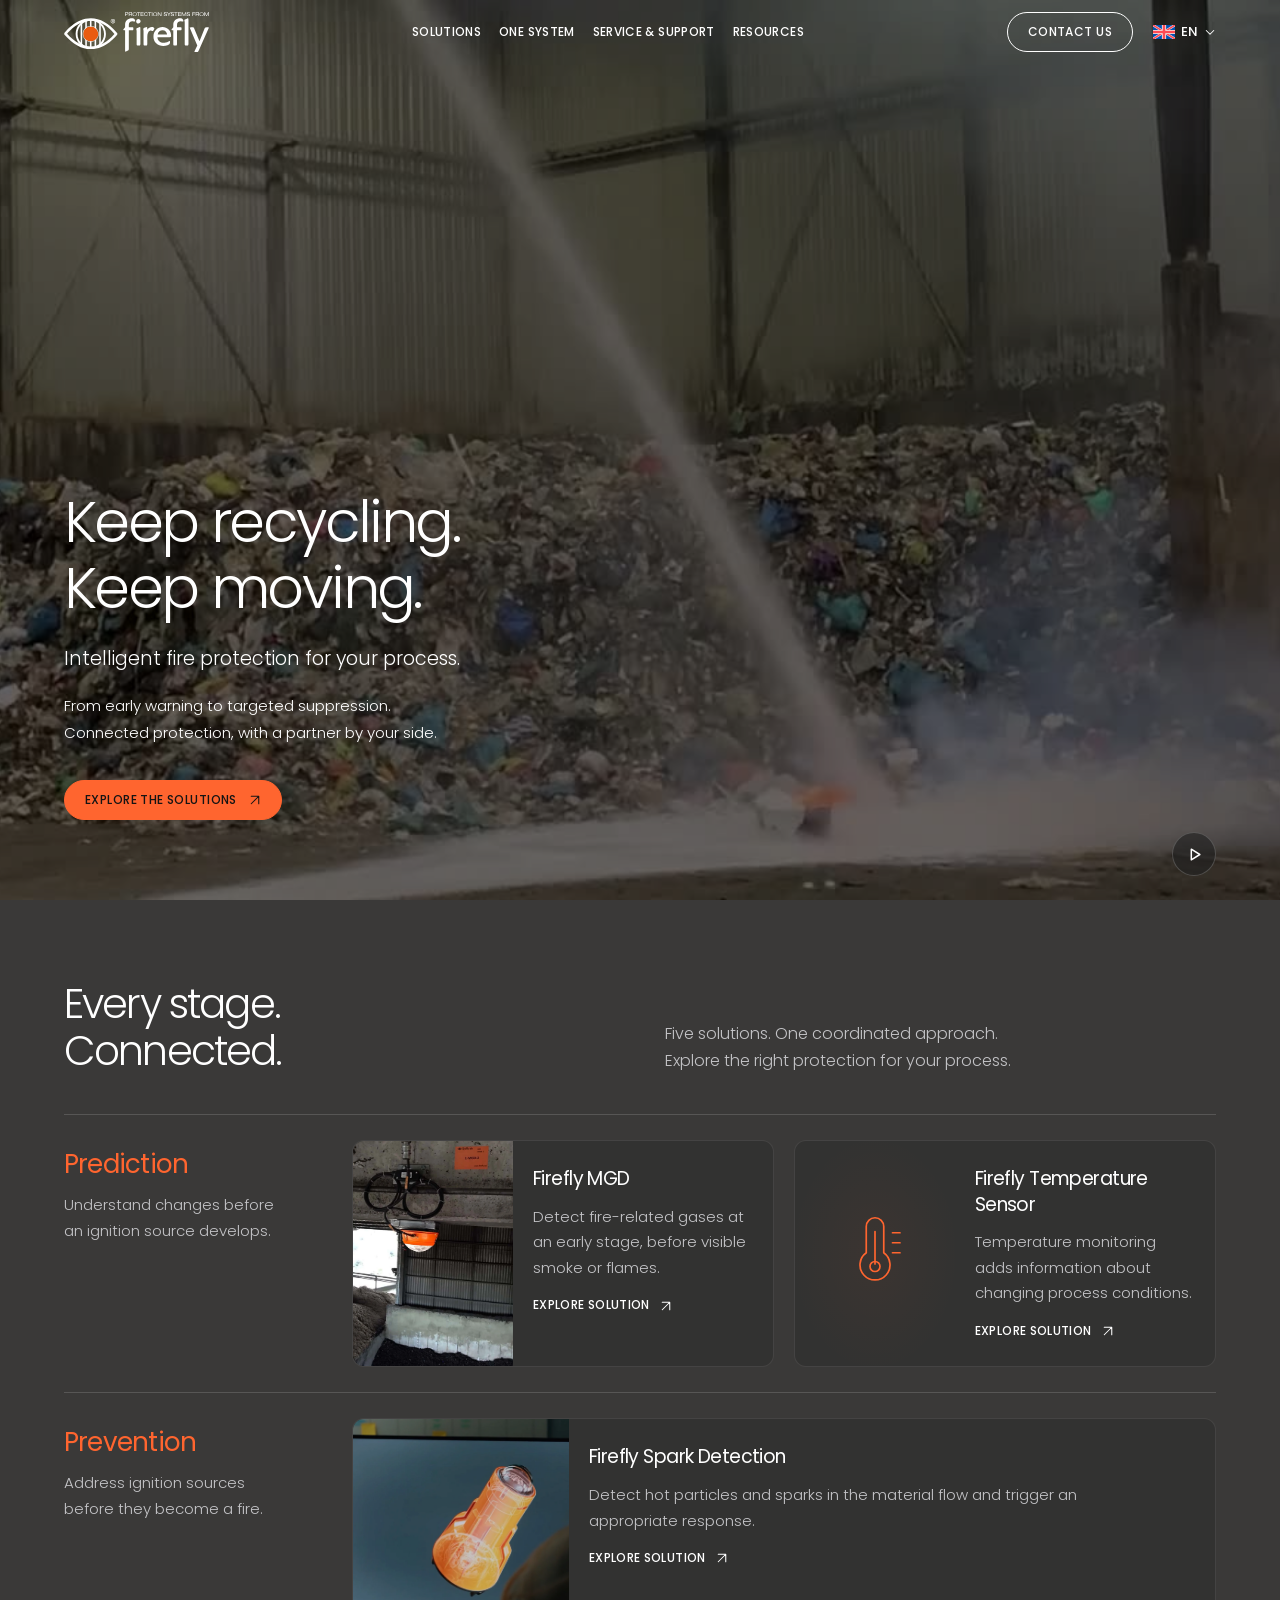
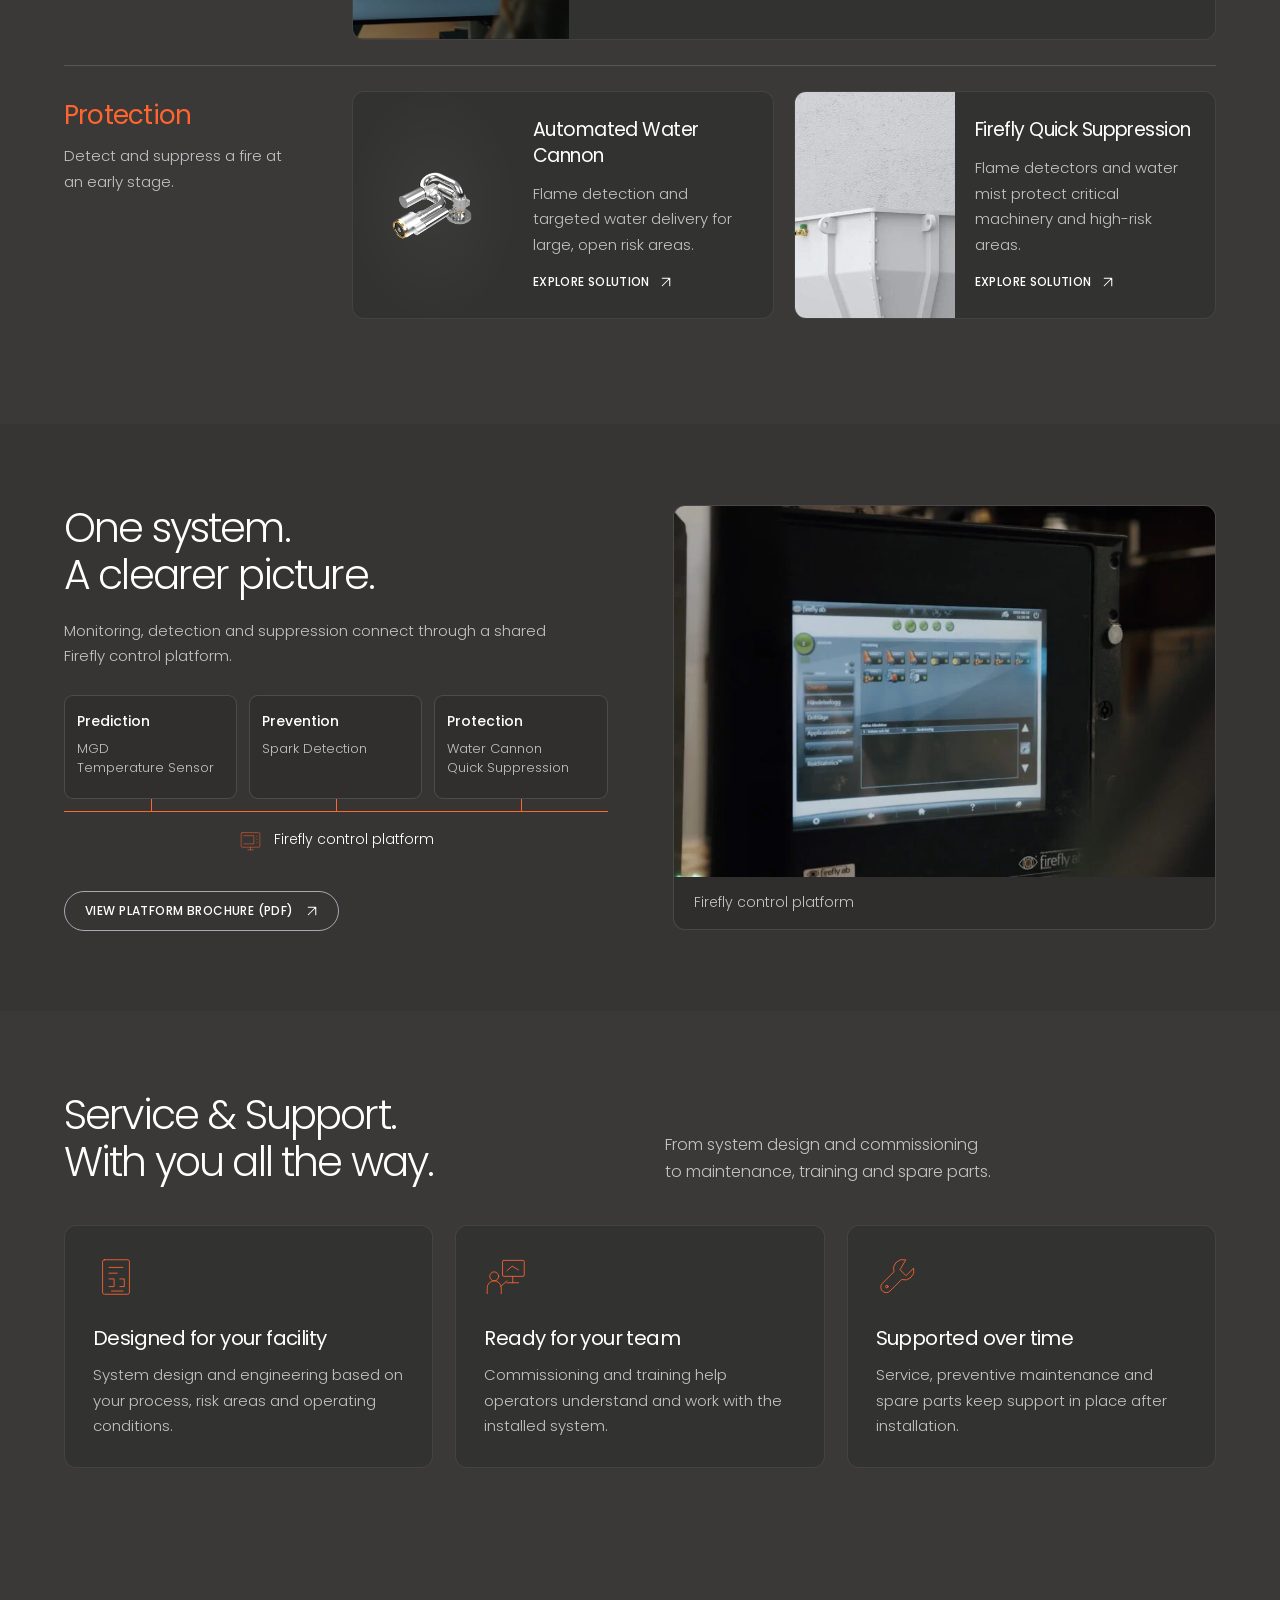
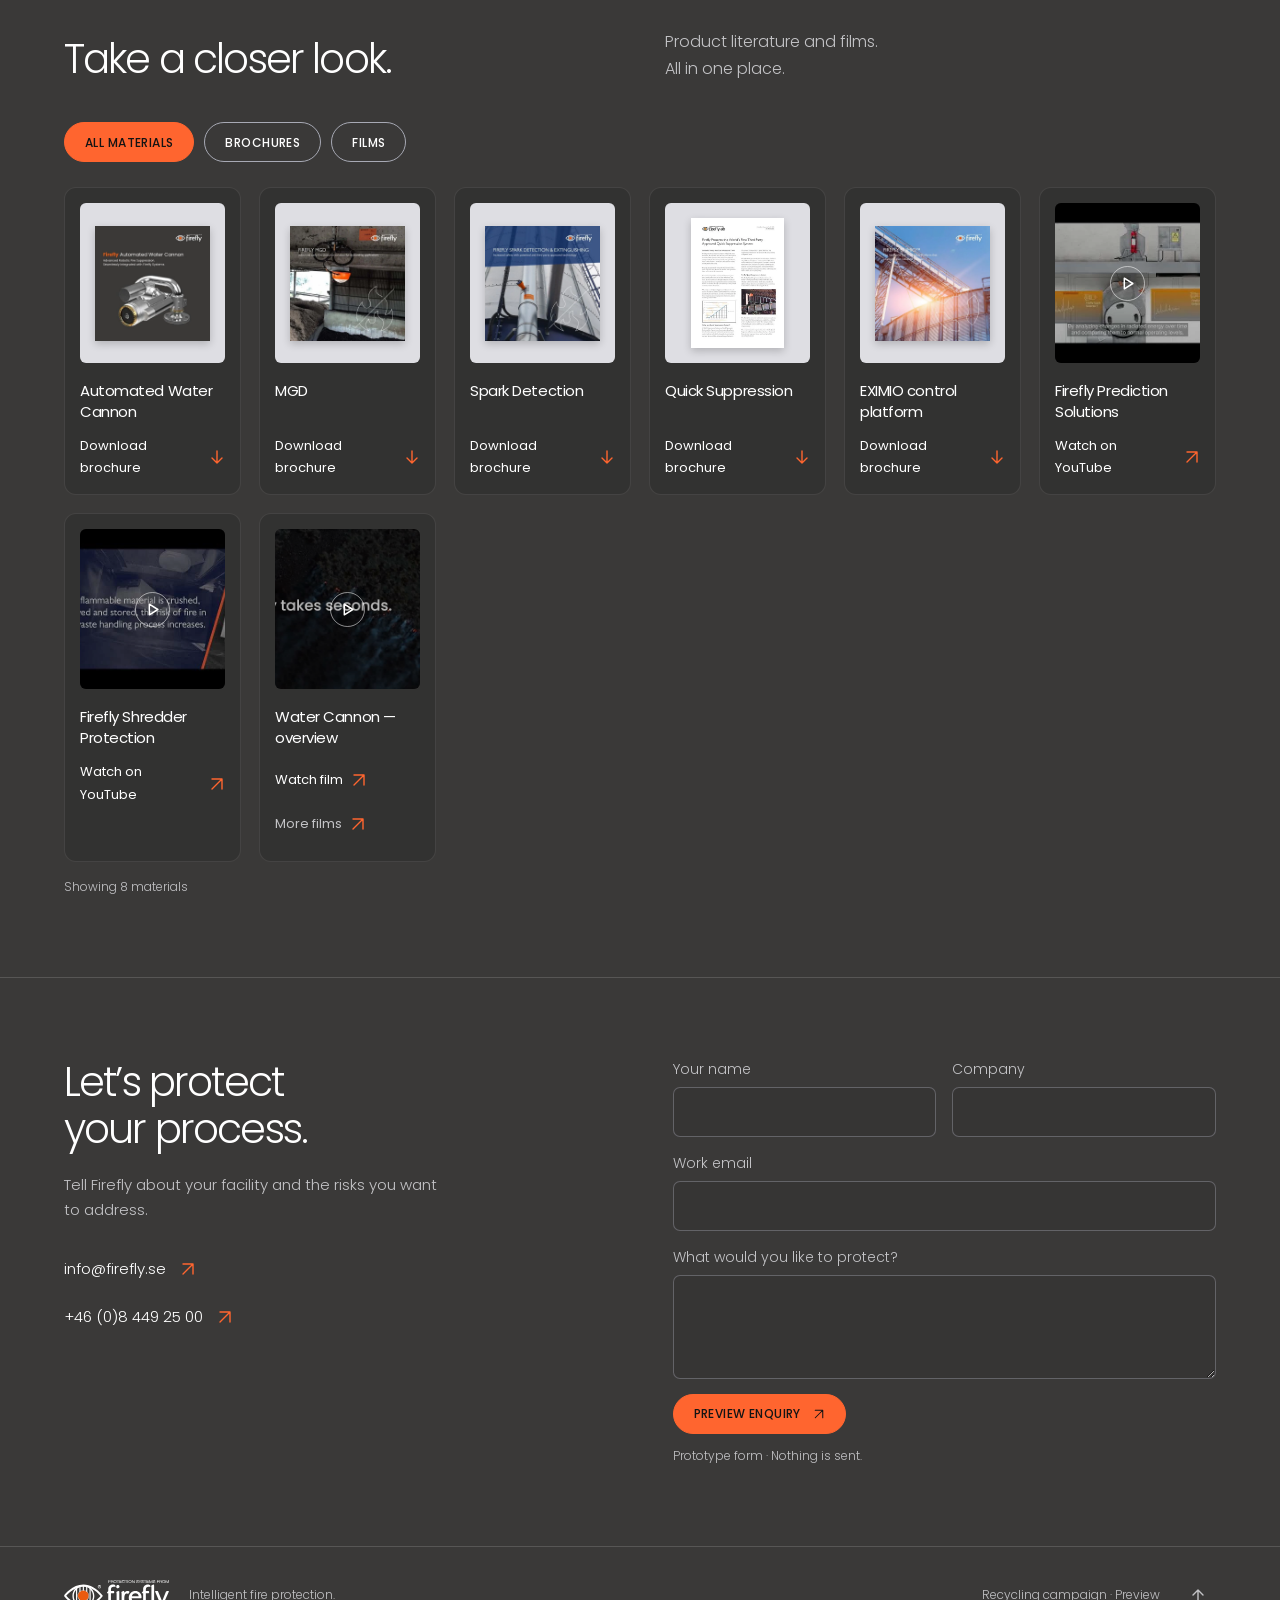
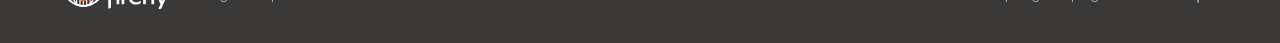
==== commit ba35271e: "Add official Recycling brochures and films" ====
--- a/recycling/index.html
+++ b/recycling/index.html
@@ -1 +1 @@
-<!doctype html><html lang="en"><head><meta charset="utf-8"><meta name="viewport" content="width=device-width,initial-scale=1"><meta name="theme-color" content="#000000"><meta name="robots" content="noindex,nofollow"><meta name="description" content="Explore Firefly solutions for the recycling industry. Prediction, prevention, protection and support."><title>Fire protection for recycling — Firefly Recycling Preview</title><link rel="stylesheet" href="campaign.css?v=polish-20261014"><link rel="stylesheet" href="polish.css?v=hero-cover-20261015"><script src="campaign.js?v=hero-cover-20261015" defer></script></head><body data-page="overview"><a class="skip-link" href="#main">Skip to content</a><header class="site-header"><a class="brand" href="index.html" aria-label="Firefly Recycling home"><img src="assets/logo.svg" alt="Firefly" width="145" height="40"></a><button class="menu-toggle" aria-label="Open menu" aria-expanded="false" aria-controls="navigation"><svg viewBox="0 0 24 24" aria-hidden="true"><path d="M3 8h18M3 16h18"/></svg></button><nav id="navigation" aria-label="Campaign navigation"><button class="menu-close" aria-label="Close menu"><svg viewBox="0 0 24 24" aria-hidden="true"><path d="m5 5 14 14M19 5 5 19"/></svg></button><div class="campaign-links"><a class="campaign-link" href="#solutions">Solutions</a><a class="campaign-link" href="#system">One system</a><a class="campaign-link" href="#partnership">Service & Support</a><a class="campaign-link" href="#resources">Resources</a></div><a class="nav-contact button secondary" href="#contact">Contact us</a></nav><details class="site-language"><summary aria-label="Language: English — prototype"><img src="assets/flag-en.svg" width="22" height="15" alt=""><span>EN</span><svg class="ui-icon" viewBox="0 0 16 16" aria-hidden="true"><path d="m3 6 5 5 5-5"/></svg></summary><div class="language-options" aria-label="Language options"><button type="button" data-language="en"><img src="assets/flag-en.svg" width="22" height="15" alt="">EN<span class="sr-only"> — English</span></button><button type="button" data-language="sv"><img src="assets/flag-sv.svg" width="22" height="15" alt="">SV<span class="sr-only"> — Svenska</span></button><button type="button" data-language="it"><img src="assets/flag-it.svg" width="22" height="15" alt="">IT<span class="sr-only"> — Italiano</span></button><button type="button" data-language="pt-br"><img src="assets/flag-pt-br.svg" width="22" height="15" alt="">PT-BR<span class="sr-only"> — Português</span></button><button type="button" data-language="es"><img src="assets/flag-es.svg" width="22" height="15" alt="">ES<span class="sr-only"> — Español</span></button><button type="button" data-language="pl"><img src="assets/flag-pl.png" width="22" height="15" alt="">PL<span class="sr-only"> — Polski</span></button><button type="button" data-language="us"><img src="assets/flag-us.png" width="22" height="15" alt="">EN-US<span class="sr-only"> — English (US)</span></button></div></details></header><main id="main"><section class="recycling-hero" id="top"><div class="hero-frame wrap"><video class="hero-industry" id="recycling-hero-video" src="assets/recycling-hero-loop.mp4" poster="assets/recycling-hero-loop-poster.jpg" muted playsinline loop autoplay preload="auto" aria-label="Water Cannon operating above indoor recycling material storage"></video><button id="recycling-hero-play" class="hero-film-control" aria-label="Pause hero film"><svg class="ui-icon" viewBox="0 0 16 16" aria-hidden="true"><path d="M5 3v10M11 3v10"/></svg></button><div class="hero-copy"><h1>Keep recycling.<br>Keep moving.</h1><p class="hero-byline">Intelligent fire protection for your process.</p><p class="hero-description">From early warning to targeted suppression.<br>Connected protection, with a partner by your side.</p><a href="#solutions" class="button primary">Explore the solutions <svg class="ui-icon" viewBox="0 0 16 16" aria-hidden="true"><path d="M3 13 13 3M3 3h10v10"/></svg></a></div></div></section><section id="solutions" class="wrap section-space"><div class="section-head"><h2>Every stage.<br>Connected.</h2><p>Five solutions. One coordinated approach.<br>Explore the right protection for your process.</p></div><section class="solution-group" id="prediction" aria-labelledby="heading-prediction"><div class="group-intro"><h3 id="heading-prediction">Prediction</h3><p>Understand changes before an ignition source develops.</p></div><div class="solution-track " tabindex="0" aria-label="Prediction solutions"><a class="solution-card solution-mgd " href="mgd.html"><div class="solution-visual "><img src="assets/mgd-installation.webp" alt="Firefly MGD installation from the official product brochure" width="1196" height="1195" loading="lazy"></div><div class="solution-copy"><h3>Firefly MGD</h3><p>Detect fire-related gases at an early stage, before visible smoke or flames.</p><span class="card-link">Explore solution <svg class="ui-icon" viewBox="0 0 16 16" aria-hidden="true"><path d="M3 13 13 3M3 3h10v10"/></svg></span></div></a><a class="solution-card solution-temperature-sensor " href="temperature-sensor.html"><div class="solution-visual concept-visual"><svg class="line-icon" viewBox="0 0 72 72" aria-hidden="true"><path d="M29 35V14a7 7 0 0 1 14 0v21a12 12 0 1 1-14 0Z"/><path d="M36 18v26m14-25h6m-6 8h6m-6 8h6"/><circle cx="36" cy="46" r="4"/></svg></div><div class="solution-copy"><h3>Firefly Temperature Sensor</h3><p>Temperature monitoring adds information about changing process conditions.</p><span class="card-link">Explore solution <svg class="ui-icon" viewBox="0 0 16 16" aria-hidden="true"><path d="M3 13 13 3M3 3h10v10"/></svg></span></div></a></div></section><section class="solution-group" id="prevention" aria-labelledby="heading-prevention"><div class="group-intro"><h3 id="heading-prevention">Prevention</h3><p>Address ignition sources before they become a fire.</p></div><div class="solution-track single-card" tabindex="0" aria-label="Prevention solutions"><a class="solution-card solution-spark-detection " href="spark-detection.html"><div class="solution-visual "><img src="assets/spark-detector.webp" alt="Firefly infrared detection illustration" width="1920" height="953" loading="lazy"></div><div class="solution-copy"><h3>Firefly Spark Detection</h3><p>Detect hot particles and sparks in the material flow and trigger an appropriate response.</p><span class="card-link">Explore solution <svg class="ui-icon" viewBox="0 0 16 16" aria-hidden="true"><path d="M3 13 13 3M3 3h10v10"/></svg></span></div></a></div></section><section class="solution-group" id="protection" aria-labelledby="heading-protection"><div class="group-intro"><h3 id="heading-protection">Protection</h3><p>Detect and suppress a fire at an early stage.</p></div><div class="solution-track " tabindex="0" aria-label="Protection solutions"><a class="solution-card solution-water-cannon product-cutout" href="water-cannon.html"><div class="solution-visual "><img src="assets/dn50.webp" alt="Firefly Automated Water Cannon DN50" width="1900" height="1069" loading="lazy"></div><div class="solution-copy"><h3>Automated Water Cannon</h3><p>Flame detection and targeted water delivery for large, open risk areas.</p><span class="card-link">Explore solution <svg class="ui-icon" viewBox="0 0 16 16" aria-hidden="true"><path d="M3 13 13 3M3 3h10v10"/></svg></span></div></a><a class="solution-card solution-quick-suppression " href="quick-suppression.html"><div class="solution-visual "><img src="assets/quick-application.webp" alt="Firefly ShredderGuard application illustrating Quick Suppression" width="1024" height="423" loading="lazy"></div><div class="solution-copy"><h3>Firefly Quick Suppression</h3><p>Flame detectors and water mist protect critical machinery and high-risk areas.</p><span class="card-link">Explore solution <svg class="ui-icon" viewBox="0 0 16 16" aria-hidden="true"><path d="M3 13 13 3M3 3h10v10"/></svg></span></div></a></div></section></section><section id="system" class="system-section section-space"><div class="wrap system-grid"><div><h2>One system.<br>A clearer picture.</h2><p>Monitoring, detection and suppression connect through a shared Firefly control platform.</p><div class="system-map" aria-label="All five solutions share the Firefly control platform"><ul><li><strong>Prediction</strong><span>MGD<br>Temperature Sensor</span></li><li><strong>Prevention</strong><span>Spark Detection</span></li><li><strong>Protection</strong><span>Water Cannon<br>Quick Suppression</span></li></ul><p class="map-control"><svg class="line-icon" viewBox="0 0 72 72" aria-hidden="true"><rect x="11" y="15" width="50" height="39" rx="3"/><path d="M18 23h27v22H18m35-20h1m-1 8h1m-1 8h1M29 61h14m-7-7v7"/></svg>Firefly control platform</p></div><a class="button secondary" href="assets/eximio-brochure.pdf" target="_blank" rel="noopener">View platform brochure (PDF) <svg class="ui-icon" viewBox="0 0 16 16" aria-hidden="true"><path d="M3 13 13 3M3 3h10v10"/></svg></a></div><figure class="system-visual"><img src="assets/control-unit.webp" alt="Firefly control unit with screen showing protected zones" width="1024" height="531" loading="lazy"><figcaption>Firefly control platform</figcaption></figure></div></section><section id="partnership" class="wrap section-space"><div class="section-head"><h2>Service &amp; Support.<br>With you all the way.</h2><p>From system design and commissioning<br>to maintenance, training and spare parts.</p></div><div class="partner-grid"><article><svg class="line-icon" viewBox="0 0 72 72" aria-hidden="true"><rect x="15" y="9" width="42" height="54" rx="3"/><path d="M25 21h22M25 30h13m-13 9h8v12h-8m17-12h7v12h-7m-13 7h18"/></svg><h3>Designed for your facility</h3><p>System design and engineering based on your process, risk areas and operating conditions.</p></article><article><svg class="line-icon" viewBox="0 0 72 72" aria-hidden="true"><rect x="29" y="10" width="34" height="25" rx="2"/><path d="m36 26 8-7 10 6M45 35v10m-9 0h18"/><circle cx="16" cy="35" r="7"/><path d="M5 62V53a11 11 0 0 1 22 0v9m-1-11 10-9"/></svg><h3>Ready for your team</h3><p>Commissioning and training help operators understand and work with the installed system.</p></article><article><svg class="line-icon" viewBox="0 0 72 72" aria-hidden="true"><path d="M46 9a15 15 0 0 0-18 19L10 46a8 8 0 1 0 12 12l18-18A15 15 0 0 0 59 22L47 34l-9-9Z"/><circle cx="17" cy="51" r="2"/></svg><h3>Supported over time</h3><p>Service, preventive maintenance and spare parts keep support in place after installation.</p></article></div></section><section id="resources" class="wrap section-space"><div class="section-head"><h2>Take a closer look.</h2><p>Product literature and films.<br>All in one place.</p></div><div class="material-filters" role="group" aria-label="Filter materials"><button class="button secondary" data-resource-filter="all" aria-pressed="true">All materials</button><button class="button secondary" data-resource-filter="document" aria-pressed="false">Brochures</button><button class="button secondary" data-resource-filter="video" aria-pressed="false">Films</button></div><div class="material-grid"><article class="material-card" data-kind="document"><a class="material-document" href="assets/water-cannon-brochure.pdf" target="_blank" rel="noopener" aria-label="Open Automated Water Cannon brochure"><img src="assets/water-cannon-brochure-cover.webp" alt="Automated Water Cannon brochure cover" width="500" height="500" loading="lazy"></a><h3>Automated Water Cannon</h3><a href="assets/water-cannon-brochure.pdf" download class="text-link">Download brochure <svg class="ui-icon" viewBox="0 0 16 16" aria-hidden="true"><path d="M8 2v12m-5-5 5 5 5-5"/></svg></a></article><article class="material-card" data-kind="document"><a class="material-document" href="assets/mgd-brochure.pdf" target="_blank" rel="noopener" aria-label="Open MGD brochure"><img src="assets/mgd-brochure-cover.webp" alt="MGD brochure cover" width="500" height="500" loading="lazy"></a><h3>MGD</h3><a href="assets/mgd-brochure.pdf" download class="text-link">Download brochure <svg class="ui-icon" viewBox="0 0 16 16" aria-hidden="true"><path d="M8 2v12m-5-5 5 5 5-5"/></svg></a></article><article class="material-card" data-kind="document"><a class="material-document" href="assets/spark-detection-brochure.pdf" target="_blank" rel="noopener" aria-label="Open Spark Detection brochure"><img src="assets/spark-detection-brochure-cover.webp" alt="Spark Detection brochure cover" width="500" height="500" loading="lazy"></a><h3>Spark Detection</h3><a href="assets/spark-detection-brochure.pdf" download class="text-link">Download brochure <svg class="ui-icon" viewBox="0 0 16 16" aria-hidden="true"><path d="M8 2v12m-5-5 5 5 5-5"/></svg></a></article><article class="material-card" data-kind="document"><a class="material-document" href="assets/quick-suppression-brochure.pdf" target="_blank" rel="noopener" aria-label="Open Quick Suppression brochure"><img src="assets/quick-suppression-brochure-cover.webp" alt="Quick Suppression brochure cover" width="354" height="500" loading="lazy"></a><h3>Quick Suppression</h3><a href="assets/quick-suppression-brochure.pdf" download class="text-link">Download brochure <svg class="ui-icon" viewBox="0 0 16 16" aria-hidden="true"><path d="M8 2v12m-5-5 5 5 5-5"/></svg></a></article><article class="material-card" data-kind="document"><a class="material-document" href="assets/eximio-brochure.pdf" target="_blank" rel="noopener" aria-label="Open EXIMIO control platform brochure"><img src="assets/eximio-brochure-cover.webp" alt="EXIMIO control platform brochure cover" width="500" height="500" loading="lazy"></a><h3>EXIMIO control platform</h3><a href="assets/eximio-brochure.pdf" download class="text-link">Download brochure <svg class="ui-icon" viewBox="0 0 16 16" aria-hidden="true"><path d="M8 2v12m-5-5 5 5 5-5"/></svg></a></article><article class="material-card" data-kind="video"><button type="button" class="material-film" data-resource-video="overview" aria-label="Play Water Cannon overview film"><img src="assets/overview-poster.jpg" alt="" width="1280" height="720" loading="lazy"><span class="film-symbol"><svg class="ui-icon" viewBox="0 0 16 16" aria-hidden="true"><path d="m5 3 8 5-8 5Z"/></svg></span></button><h3>Water Cannon — overview</h3><button type="button" class="text-link material-watch" data-resource-video="overview">Watch film <svg class="ui-icon" viewBox="0 0 16 16" aria-hidden="true"><path d="M3 13 13 3M3 3h10v10"/></svg></button><a class="text-link more-films" href="water-cannon.html#resources">More films <svg class="ui-icon" viewBox="0 0 16 16" aria-hidden="true"><path d="M3 13 13 3M3 3h10v10"/></svg></a></article></div><p class="resource-count" role="status">Showing 6 materials</p></section><section id="contact" class="contact wrap section-space"><div><h2>Let’s protect<br>your process.</h2><p>Tell Firefly about your facility and the risks you want to address.</p><a href="mailto:info@firefly.se" class="contact-link">info@firefly.se <svg class="ui-icon" viewBox="0 0 16 16" aria-hidden="true"><path d="M3 13 13 3M3 3h10v10"/></svg></a><a href="tel:+4684492500" class="contact-link">+46 (0)8 449 25 00 <svg class="ui-icon" viewBox="0 0 16 16" aria-hidden="true"><path d="M3 13 13 3M3 3h10v10"/></svg></a></div><form id="campaign-contact"><div class="form-pair"><label>Your name<input name="name" autocomplete="name" required></label><label>Company<input name="company" autocomplete="organization" required></label></div><label>Work email<input name="email" type="email" autocomplete="email" required></label><label>What would you like to protect?<textarea name="message" rows="3" required></textarea></label><button class="button primary" type="submit">Preview enquiry <svg class="ui-icon" viewBox="0 0 16 16" aria-hidden="true"><path d="M3 13 13 3M3 3h10v10"/></svg></button><small>Prototype form · Nothing is sent.</small><p id="enquiry-result" role="status" hidden></p></form></section></main><dialog id="campaign-video-dialog" class="campaign-film-dialog" aria-labelledby="campaign-video-title"><div class="campaign-dialog-head"><h2 id="campaign-video-title">Automated Water Cannon — overview</h2><button type="button" class="campaign-dialog-close" id="campaign-close-video" aria-label="Close film"><svg class="ui-icon" viewBox="0 0 16 16" aria-hidden="true"><path d="m3 3 10 10M13 3 3 13"/></svg></button></div><video id="campaign-video-player" controls muted playsinline preload="none" poster="assets/overview-poster.jpg"></video><p id="campaign-video-error" role="status" hidden>Unable to play the film here. You can open the video file below.</p><div class="campaign-dialog-foot"><a class="text-link" id="campaign-video-fallback" href="assets/overview.mp4" target="_blank" rel="noopener">Open video file <svg class="ui-icon" viewBox="0 0 16 16" aria-hidden="true"><path d="M3 13 13 3M3 3h10v10"/></svg></a><a class="text-link" href="water-cannon.html#resources">All Water Cannon films <svg class="ui-icon" viewBox="0 0 16 16" aria-hidden="true"><path d="M3 13 13 3M3 3h10v10"/></svg></a></div></dialog><footer class="wrap"><a href="index.html" aria-label="Firefly Recycling home"><img src="assets/logo.svg" alt="Firefly" width="105" height="30"></a><p>Intelligent fire protection.</p><span>Recycling campaign · Preview</span><a href="#top" aria-label="Back to top"><svg class="ui-icon" viewBox="0 0 16 16" aria-hidden="true"><path d="M8 14V2m-5 5 5-5 5 5"/></svg></a></footer><div id="prototype-message" class="toast" role="status" hidden></div></body></html>+<!doctype html><html lang="en"><head><meta charset="utf-8"><meta name="viewport" content="width=device-width,initial-scale=1"><meta name="theme-color" content="#000000"><meta name="robots" content="noindex,nofollow"><meta name="description" content="Explore Firefly solutions for the recycling industry. Prediction, prevention, protection and support."><title>Fire protection for recycling — Firefly Recycling Preview</title><link rel="stylesheet" href="campaign.css?v=polish-20261014"><link rel="stylesheet" href="polish.css?v=hero-cover-20261015"><script src="campaign.js?v=hero-cover-20261015" defer></script></head><body data-page="overview"><a class="skip-link" href="#main">Skip to content</a><header class="site-header"><a class="brand" href="index.html" aria-label="Firefly Recycling home"><img src="assets/logo.svg" alt="Firefly" width="145" height="40"></a><button class="menu-toggle" aria-label="Open menu" aria-expanded="false" aria-controls="navigation"><svg viewBox="0 0 24 24" aria-hidden="true"><path d="M3 8h18M3 16h18"/></svg></button><nav id="navigation" aria-label="Campaign navigation"><button class="menu-close" aria-label="Close menu"><svg viewBox="0 0 24 24" aria-hidden="true"><path d="m5 5 14 14M19 5 5 19"/></svg></button><div class="campaign-links"><a class="campaign-link" href="#solutions">Solutions</a><a class="campaign-link" href="#system">One system</a><a class="campaign-link" href="#partnership">Service & Support</a><a class="campaign-link" href="#resources">Resources</a></div><a class="nav-contact button secondary" href="#contact">Contact us</a></nav><details class="site-language"><summary aria-label="Language: English — prototype"><img src="assets/flag-en.svg" width="22" height="15" alt=""><span>EN</span><svg class="ui-icon" viewBox="0 0 16 16" aria-hidden="true"><path d="m3 6 5 5 5-5"/></svg></summary><div class="language-options" aria-label="Language options"><button type="button" data-language="en"><img src="assets/flag-en.svg" width="22" height="15" alt="">EN<span class="sr-only"> — English</span></button><button type="button" data-language="sv"><img src="assets/flag-sv.svg" width="22" height="15" alt="">SV<span class="sr-only"> — Svenska</span></button><button type="button" data-language="it"><img src="assets/flag-it.svg" width="22" height="15" alt="">IT<span class="sr-only"> — Italiano</span></button><button type="button" data-language="pt-br"><img src="assets/flag-pt-br.svg" width="22" height="15" alt="">PT-BR<span class="sr-only"> — Português</span></button><button type="button" data-language="es"><img src="assets/flag-es.svg" width="22" height="15" alt="">ES<span class="sr-only"> — Español</span></button><button type="button" data-language="pl"><img src="assets/flag-pl.png" width="22" height="15" alt="">PL<span class="sr-only"> — Polski</span></button><button type="button" data-language="us"><img src="assets/flag-us.png" width="22" height="15" alt="">EN-US<span class="sr-only"> — English (US)</span></button></div></details></header><main id="main"><section class="recycling-hero" id="top"><div class="hero-frame wrap"><video class="hero-industry" id="recycling-hero-video" src="assets/recycling-hero-loop.mp4" poster="assets/recycling-hero-loop-poster.jpg" muted playsinline loop autoplay preload="auto" aria-label="Water Cannon operating above indoor recycling material storage"></video><button id="recycling-hero-play" class="hero-film-control" aria-label="Pause hero film"><svg class="ui-icon" viewBox="0 0 16 16" aria-hidden="true"><path d="M5 3v10M11 3v10"/></svg></button><div class="hero-copy"><h1>Keep recycling.<br>Keep moving.</h1><p class="hero-byline">Intelligent fire protection for your process.</p><p class="hero-description">From early warning to targeted suppression.<br>Connected protection, with a partner by your side.</p><a href="#solutions" class="button primary">Explore the solutions <svg class="ui-icon" viewBox="0 0 16 16" aria-hidden="true"><path d="M3 13 13 3M3 3h10v10"/></svg></a></div></div></section><section id="solutions" class="wrap section-space"><div class="section-head"><h2>Every stage.<br>Connected.</h2><p>Five solutions. One coordinated approach.<br>Explore the right protection for your process.</p></div><section class="solution-group" id="prediction" aria-labelledby="heading-prediction"><div class="group-intro"><h3 id="heading-prediction">Prediction</h3><p>Understand changes before an ignition source develops.</p></div><div class="solution-track " tabindex="0" aria-label="Prediction solutions"><a class="solution-card solution-mgd " href="mgd.html"><div class="solution-visual "><img src="assets/mgd-installation.webp" alt="Firefly MGD installation from the official product brochure" width="1196" height="1195" loading="lazy"></div><div class="solution-copy"><h3>Firefly MGD</h3><p>Detect fire-related gases at an early stage, before visible smoke or flames.</p><span class="card-link">Explore solution <svg class="ui-icon" viewBox="0 0 16 16" aria-hidden="true"><path d="M3 13 13 3M3 3h10v10"/></svg></span></div></a><a class="solution-card solution-temperature-sensor " href="temperature-sensor.html"><div class="solution-visual concept-visual"><svg class="line-icon" viewBox="0 0 72 72" aria-hidden="true"><path d="M29 35V14a7 7 0 0 1 14 0v21a12 12 0 1 1-14 0Z"/><path d="M36 18v26m14-25h6m-6 8h6m-6 8h6"/><circle cx="36" cy="46" r="4"/></svg></div><div class="solution-copy"><h3>Firefly Temperature Sensor</h3><p>Temperature monitoring adds information about changing process conditions.</p><span class="card-link">Explore solution <svg class="ui-icon" viewBox="0 0 16 16" aria-hidden="true"><path d="M3 13 13 3M3 3h10v10"/></svg></span></div></a></div></section><section class="solution-group" id="prevention" aria-labelledby="heading-prevention"><div class="group-intro"><h3 id="heading-prevention">Prevention</h3><p>Address ignition sources before they become a fire.</p></div><div class="solution-track single-card" tabindex="0" aria-label="Prevention solutions"><a class="solution-card solution-spark-detection " href="spark-detection.html"><div class="solution-visual "><img src="assets/spark-detector.webp" alt="Firefly infrared detection illustration" width="1920" height="953" loading="lazy"></div><div class="solution-copy"><h3>Firefly Spark Detection</h3><p>Detect hot particles and sparks in the material flow and trigger an appropriate response.</p><span class="card-link">Explore solution <svg class="ui-icon" viewBox="0 0 16 16" aria-hidden="true"><path d="M3 13 13 3M3 3h10v10"/></svg></span></div></a></div></section><section class="solution-group" id="protection" aria-labelledby="heading-protection"><div class="group-intro"><h3 id="heading-protection">Protection</h3><p>Detect and suppress a fire at an early stage.</p></div><div class="solution-track " tabindex="0" aria-label="Protection solutions"><a class="solution-card solution-water-cannon product-cutout" href="water-cannon.html"><div class="solution-visual "><img src="assets/dn50.webp" alt="Firefly Automated Water Cannon DN50" width="1900" height="1069" loading="lazy"></div><div class="solution-copy"><h3>Automated Water Cannon</h3><p>Flame detection and targeted water delivery for large, open risk areas.</p><span class="card-link">Explore solution <svg class="ui-icon" viewBox="0 0 16 16" aria-hidden="true"><path d="M3 13 13 3M3 3h10v10"/></svg></span></div></a><a class="solution-card solution-quick-suppression " href="quick-suppression.html"><div class="solution-visual "><img src="assets/quick-application.webp" alt="Firefly ShredderGuard application illustrating Quick Suppression" width="1024" height="423" loading="lazy"></div><div class="solution-copy"><h3>Firefly Quick Suppression</h3><p>Flame detectors and water mist protect critical machinery and high-risk areas.</p><span class="card-link">Explore solution <svg class="ui-icon" viewBox="0 0 16 16" aria-hidden="true"><path d="M3 13 13 3M3 3h10v10"/></svg></span></div></a></div></section></section><section id="system" class="system-section section-space"><div class="wrap system-grid"><div><h2>One system.<br>A clearer picture.</h2><p>Monitoring, detection and suppression connect through a shared Firefly control platform.</p><div class="system-map" aria-label="All five solutions share the Firefly control platform"><ul><li><strong>Prediction</strong><span>MGD<br>Temperature Sensor</span></li><li><strong>Prevention</strong><span>Spark Detection</span></li><li><strong>Protection</strong><span>Water Cannon<br>Quick Suppression</span></li></ul><p class="map-control"><svg class="line-icon" viewBox="0 0 72 72" aria-hidden="true"><rect x="11" y="15" width="50" height="39" rx="3"/><path d="M18 23h27v22H18m35-20h1m-1 8h1m-1 8h1M29 61h14m-7-7v7"/></svg>Firefly control platform</p></div><a class="button secondary" href="assets/eximio-brochure.pdf" target="_blank" rel="noopener">View platform brochure (PDF) <svg class="ui-icon" viewBox="0 0 16 16" aria-hidden="true"><path d="M3 13 13 3M3 3h10v10"/></svg></a></div><figure class="system-visual"><img src="assets/control-unit.webp" alt="Firefly control unit with screen showing protected zones" width="1024" height="531" loading="lazy"><figcaption>Firefly control platform</figcaption></figure></div></section><section id="partnership" class="wrap section-space"><div class="section-head"><h2>Service &amp; Support.<br>With you all the way.</h2><p>From system design and commissioning<br>to maintenance, training and spare parts.</p></div><div class="partner-grid"><article><svg class="line-icon" viewBox="0 0 72 72" aria-hidden="true"><rect x="15" y="9" width="42" height="54" rx="3"/><path d="M25 21h22M25 30h13m-13 9h8v12h-8m17-12h7v12h-7m-13 7h18"/></svg><h3>Designed for your facility</h3><p>System design and engineering based on your process, risk areas and operating conditions.</p></article><article><svg class="line-icon" viewBox="0 0 72 72" aria-hidden="true"><rect x="29" y="10" width="34" height="25" rx="2"/><path d="m36 26 8-7 10 6M45 35v10m-9 0h18"/><circle cx="16" cy="35" r="7"/><path d="M5 62V53a11 11 0 0 1 22 0v9m-1-11 10-9"/></svg><h3>Ready for your team</h3><p>Commissioning and training help operators understand and work with the installed system.</p></article><article><svg class="line-icon" viewBox="0 0 72 72" aria-hidden="true"><path d="M46 9a15 15 0 0 0-18 19L10 46a8 8 0 1 0 12 12l18-18A15 15 0 0 0 59 22L47 34l-9-9Z"/><circle cx="17" cy="51" r="2"/></svg><h3>Supported over time</h3><p>Service, preventive maintenance and spare parts keep support in place after installation.</p></article></div></section><section id="resources" class="wrap section-space"><div class="section-head"><h2>Take a closer look.</h2><p>Product literature and films.<br>All in one place.</p></div><div class="material-filters" role="group" aria-label="Filter materials"><button class="button secondary" data-resource-filter="all" aria-pressed="true">All materials</button><button class="button secondary" data-resource-filter="document" aria-pressed="false">Brochures</button><button class="button secondary" data-resource-filter="video" aria-pressed="false">Films</button></div><div class="material-grid"><article class="material-card" data-kind="document"><a class="material-document" href="assets/water-cannon-brochure.pdf" target="_blank" rel="noopener" aria-label="Open Automated Water Cannon brochure"><img src="assets/water-cannon-brochure-cover.webp" alt="Automated Water Cannon brochure cover" width="500" height="500" loading="lazy"></a><h3>Automated Water Cannon</h3><a href="assets/water-cannon-brochure.pdf" download class="text-link">Download brochure <svg class="ui-icon" viewBox="0 0 16 16" aria-hidden="true"><path d="M8 2v12m-5-5 5 5 5-5"/></svg></a></article><article class="material-card" data-kind="document"><a class="material-document" href="assets/mgd-brochure.pdf" target="_blank" rel="noopener" aria-label="Open MGD brochure"><img src="assets/mgd-brochure-cover.webp" alt="MGD brochure cover" width="500" height="500" loading="lazy"></a><h3>MGD</h3><a href="assets/mgd-brochure.pdf" download class="text-link">Download brochure <svg class="ui-icon" viewBox="0 0 16 16" aria-hidden="true"><path d="M8 2v12m-5-5 5 5 5-5"/></svg></a></article><article class="material-card" data-kind="document"><a class="material-document" href="assets/spark-detection-brochure.pdf" target="_blank" rel="noopener" aria-label="Open Spark Detection brochure"><img src="assets/spark-detection-brochure-cover.webp" alt="Spark Detection brochure cover" width="500" height="500" loading="lazy"></a><h3>Spark Detection</h3><a href="assets/spark-detection-brochure.pdf" download class="text-link">Download brochure <svg class="ui-icon" viewBox="0 0 16 16" aria-hidden="true"><path d="M8 2v12m-5-5 5 5 5-5"/></svg></a></article><article class="material-card" data-kind="document"><a class="material-document" href="assets/quick-suppression-brochure.pdf" target="_blank" rel="noopener" aria-label="Open Quick Suppression brochure"><img src="assets/quick-suppression-brochure-cover.webp" alt="Quick Suppression brochure cover" width="354" height="500" loading="lazy"></a><h3>Quick Suppression</h3><a href="assets/quick-suppression-brochure.pdf" download class="text-link">Download brochure <svg class="ui-icon" viewBox="0 0 16 16" aria-hidden="true"><path d="M8 2v12m-5-5 5 5 5-5"/></svg></a></article><article class="material-card" data-kind="document"><a class="material-document" href="assets/eximio-brochure.pdf" target="_blank" rel="noopener" aria-label="Open EXIMIO control platform brochure"><img src="assets/eximio-brochure-cover.webp" alt="EXIMIO control platform brochure cover" width="500" height="500" loading="lazy"></a><h3>EXIMIO control platform</h3><a href="assets/eximio-brochure.pdf" download class="text-link">Download brochure <svg class="ui-icon" viewBox="0 0 16 16" aria-hidden="true"><path d="M8 2v12m-5-5 5 5 5-5"/></svg></a></article><article class="material-card" data-kind="video"><a class="material-film" href="https://www.youtube.com/watch?v=NIT903RrHU4" target="_blank" rel="noopener" aria-label="Watch Firefly Prediction Solutions on YouTube (opens in a new tab)"><img src="assets/prediction-film-poster.webp" alt="" width="480" height="360" loading="lazy"><span class="film-symbol"><svg class="ui-icon" viewBox="0 0 16 16" aria-hidden="true"><path d="m5 3 8 5-8 5Z"/></svg></span></a><h3>Firefly Prediction Solutions</h3><a class="text-link" href="https://www.youtube.com/watch?v=NIT903RrHU4" target="_blank" rel="noopener" aria-label="Watch Firefly Prediction Solutions on YouTube (opens in a new tab)">Watch on YouTube <svg class="ui-icon" viewBox="0 0 16 16" aria-hidden="true"><path d="M3 13 13 3M3 3h10v10"/></svg></a></article><article class="material-card" data-kind="video"><a class="material-film" href="https://www.youtube.com/watch?v=XMJbZYgfCpY" target="_blank" rel="noopener" aria-label="Watch Firefly Shredder Protection on YouTube (opens in a new tab)"><img src="assets/recycling-film-poster.webp" alt="" width="480" height="360" loading="lazy"><span class="film-symbol"><svg class="ui-icon" viewBox="0 0 16 16" aria-hidden="true"><path d="m5 3 8 5-8 5Z"/></svg></span></a><h3>Firefly Shredder Protection</h3><a class="text-link" href="https://www.youtube.com/watch?v=XMJbZYgfCpY" target="_blank" rel="noopener" aria-label="Watch Firefly Shredder Protection on YouTube (opens in a new tab)">Watch on YouTube <svg class="ui-icon" viewBox="0 0 16 16" aria-hidden="true"><path d="M3 13 13 3M3 3h10v10"/></svg></a></article><article class="material-card" data-kind="video"><button type="button" class="material-film" data-resource-video="overview" aria-label="Play Water Cannon overview film"><img src="assets/overview-poster.jpg" alt="" width="1280" height="720" loading="lazy"><span class="film-symbol"><svg class="ui-icon" viewBox="0 0 16 16" aria-hidden="true"><path d="m5 3 8 5-8 5Z"/></svg></span></button><h3>Water Cannon — overview</h3><button type="button" class="text-link material-watch" data-resource-video="overview">Watch film <svg class="ui-icon" viewBox="0 0 16 16" aria-hidden="true"><path d="M3 13 13 3M3 3h10v10"/></svg></button><a class="text-link more-films" href="water-cannon.html#resources">More films <svg class="ui-icon" viewBox="0 0 16 16" aria-hidden="true"><path d="M3 13 13 3M3 3h10v10"/></svg></a></article></div><p class="resource-count" role="status">Showing 8 materials</p></section><section id="contact" class="contact wrap section-space"><div><h2>Let’s protect<br>your process.</h2><p>Tell Firefly about your facility and the risks you want to address.</p><a href="mailto:info@firefly.se" class="contact-link">info@firefly.se <svg class="ui-icon" viewBox="0 0 16 16" aria-hidden="true"><path d="M3 13 13 3M3 3h10v10"/></svg></a><a href="tel:+4684492500" class="contact-link">+46 (0)8 449 25 00 <svg class="ui-icon" viewBox="0 0 16 16" aria-hidden="true"><path d="M3 13 13 3M3 3h10v10"/></svg></a></div><form id="campaign-contact"><div class="form-pair"><label>Your name<input name="name" autocomplete="name" required></label><label>Company<input name="company" autocomplete="organization" required></label></div><label>Work email<input name="email" type="email" autocomplete="email" required></label><label>What would you like to protect?<textarea name="message" rows="3" required></textarea></label><button class="button primary" type="submit">Preview enquiry <svg class="ui-icon" viewBox="0 0 16 16" aria-hidden="true"><path d="M3 13 13 3M3 3h10v10"/></svg></button><small>Prototype form · Nothing is sent.</small><p id="enquiry-result" role="status" hidden></p></form></section></main><dialog id="campaign-video-dialog" class="campaign-film-dialog" aria-labelledby="campaign-video-title"><div class="campaign-dialog-head"><h2 id="campaign-video-title">Automated Water Cannon — overview</h2><button type="button" class="campaign-dialog-close" id="campaign-close-video" aria-label="Close film"><svg class="ui-icon" viewBox="0 0 16 16" aria-hidden="true"><path d="m3 3 10 10M13 3 3 13"/></svg></button></div><video id="campaign-video-player" controls muted playsinline preload="none" poster="assets/overview-poster.jpg"></video><p id="campaign-video-error" role="status" hidden>Unable to play the film here. You can open the video file below.</p><div class="campaign-dialog-foot"><a class="text-link" id="campaign-video-fallback" href="assets/overview.mp4" target="_blank" rel="noopener">Open video file <svg class="ui-icon" viewBox="0 0 16 16" aria-hidden="true"><path d="M3 13 13 3M3 3h10v10"/></svg></a><a class="text-link" href="water-cannon.html#resources">All Water Cannon films <svg class="ui-icon" viewBox="0 0 16 16" aria-hidden="true"><path d="M3 13 13 3M3 3h10v10"/></svg></a></div></dialog><footer class="wrap"><a href="index.html" aria-label="Firefly Recycling home"><img src="assets/logo.svg" alt="Firefly" width="105" height="30"></a><p>Intelligent fire protection.</p><span>Recycling campaign · Preview</span><a href="#top" aria-label="Back to top"><svg class="ui-icon" viewBox="0 0 16 16" aria-hidden="true"><path d="M8 14V2m-5 5 5-5 5 5"/></svg></a></footer><div id="prototype-message" class="toast" role="status" hidden></div></body></html>
